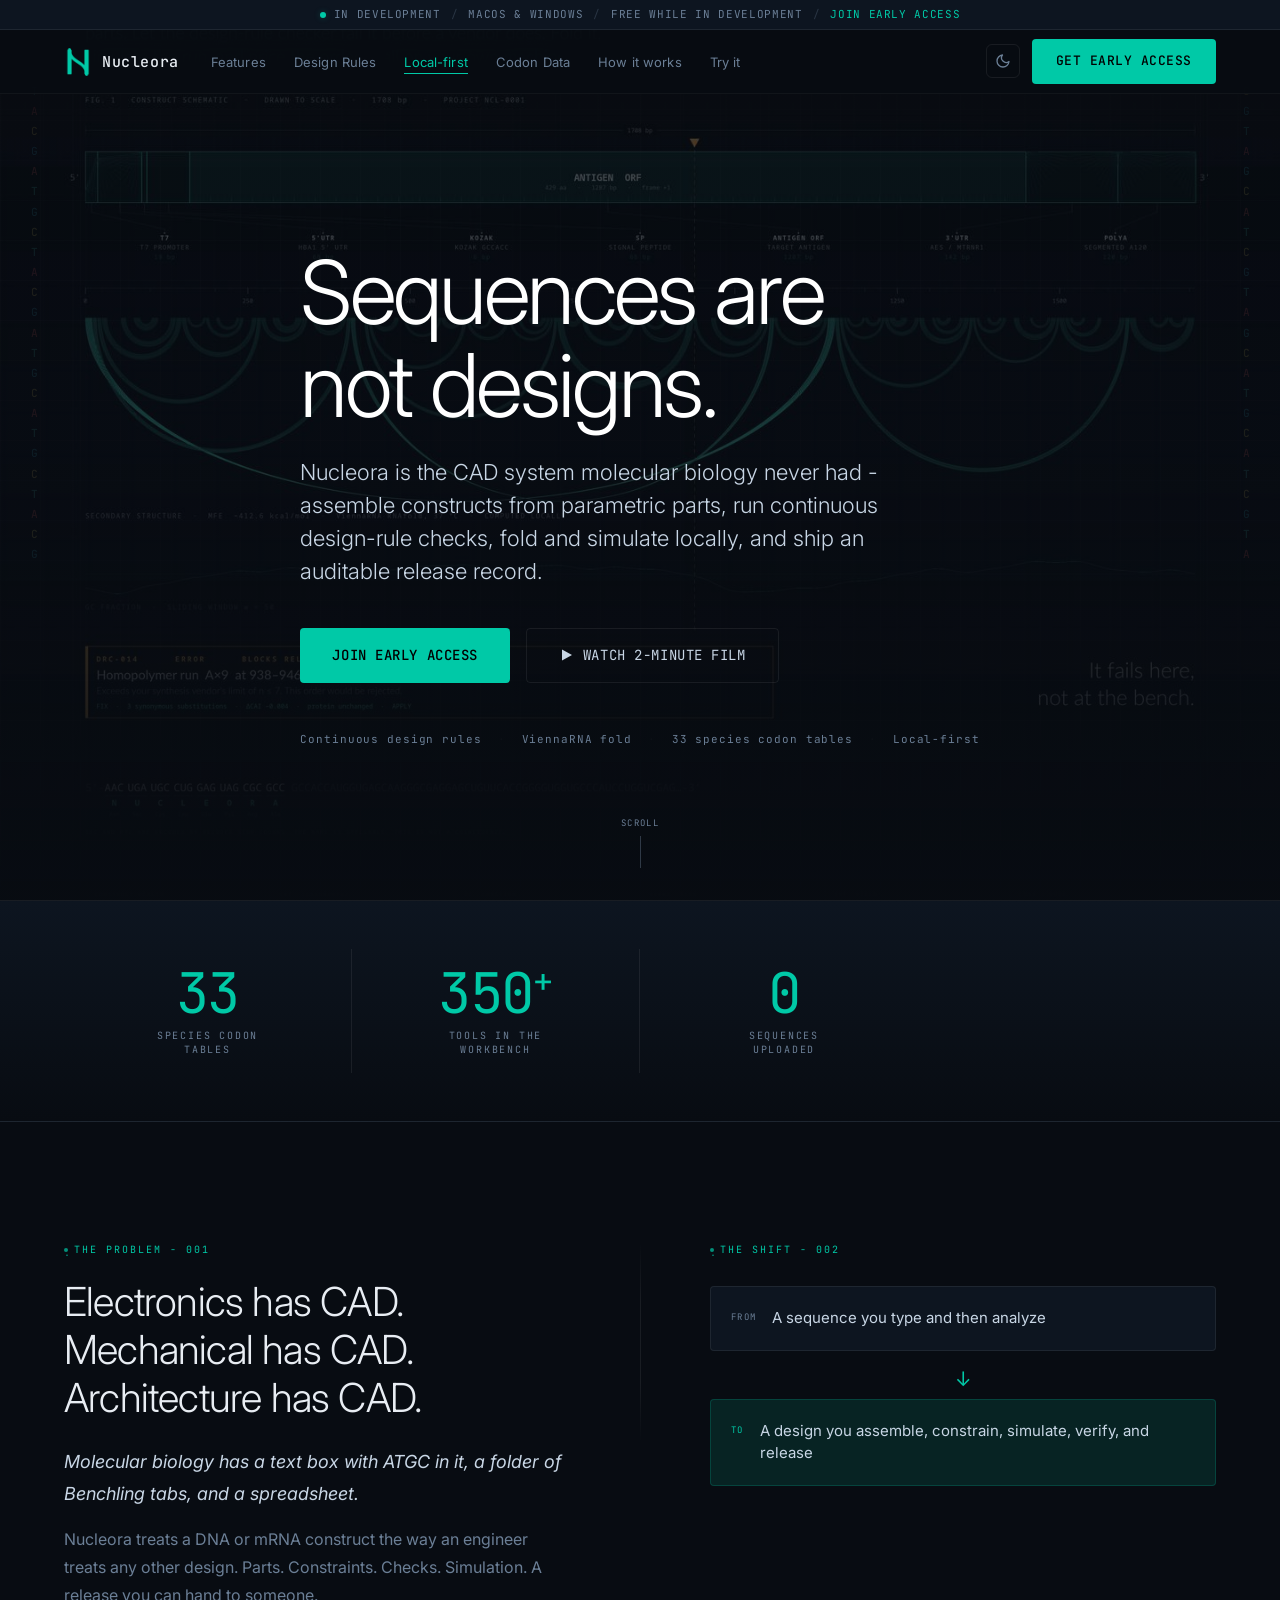
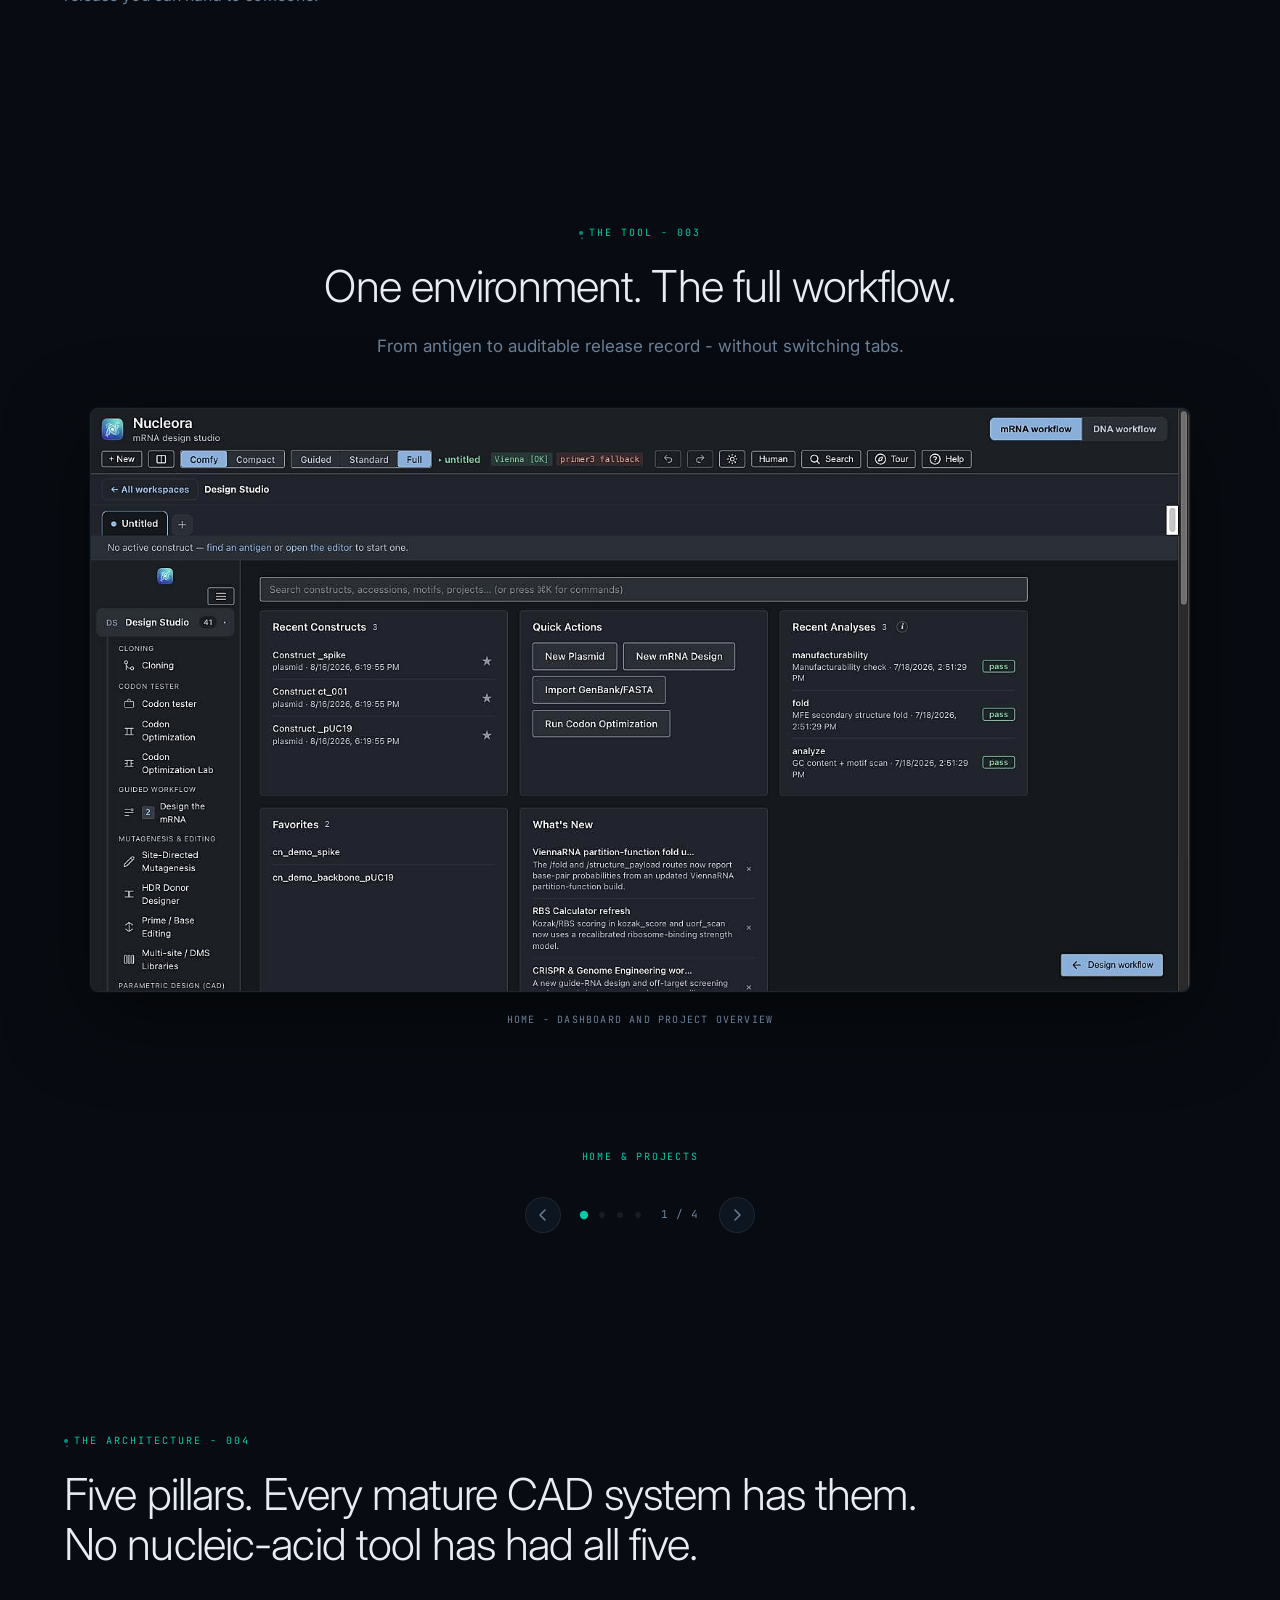
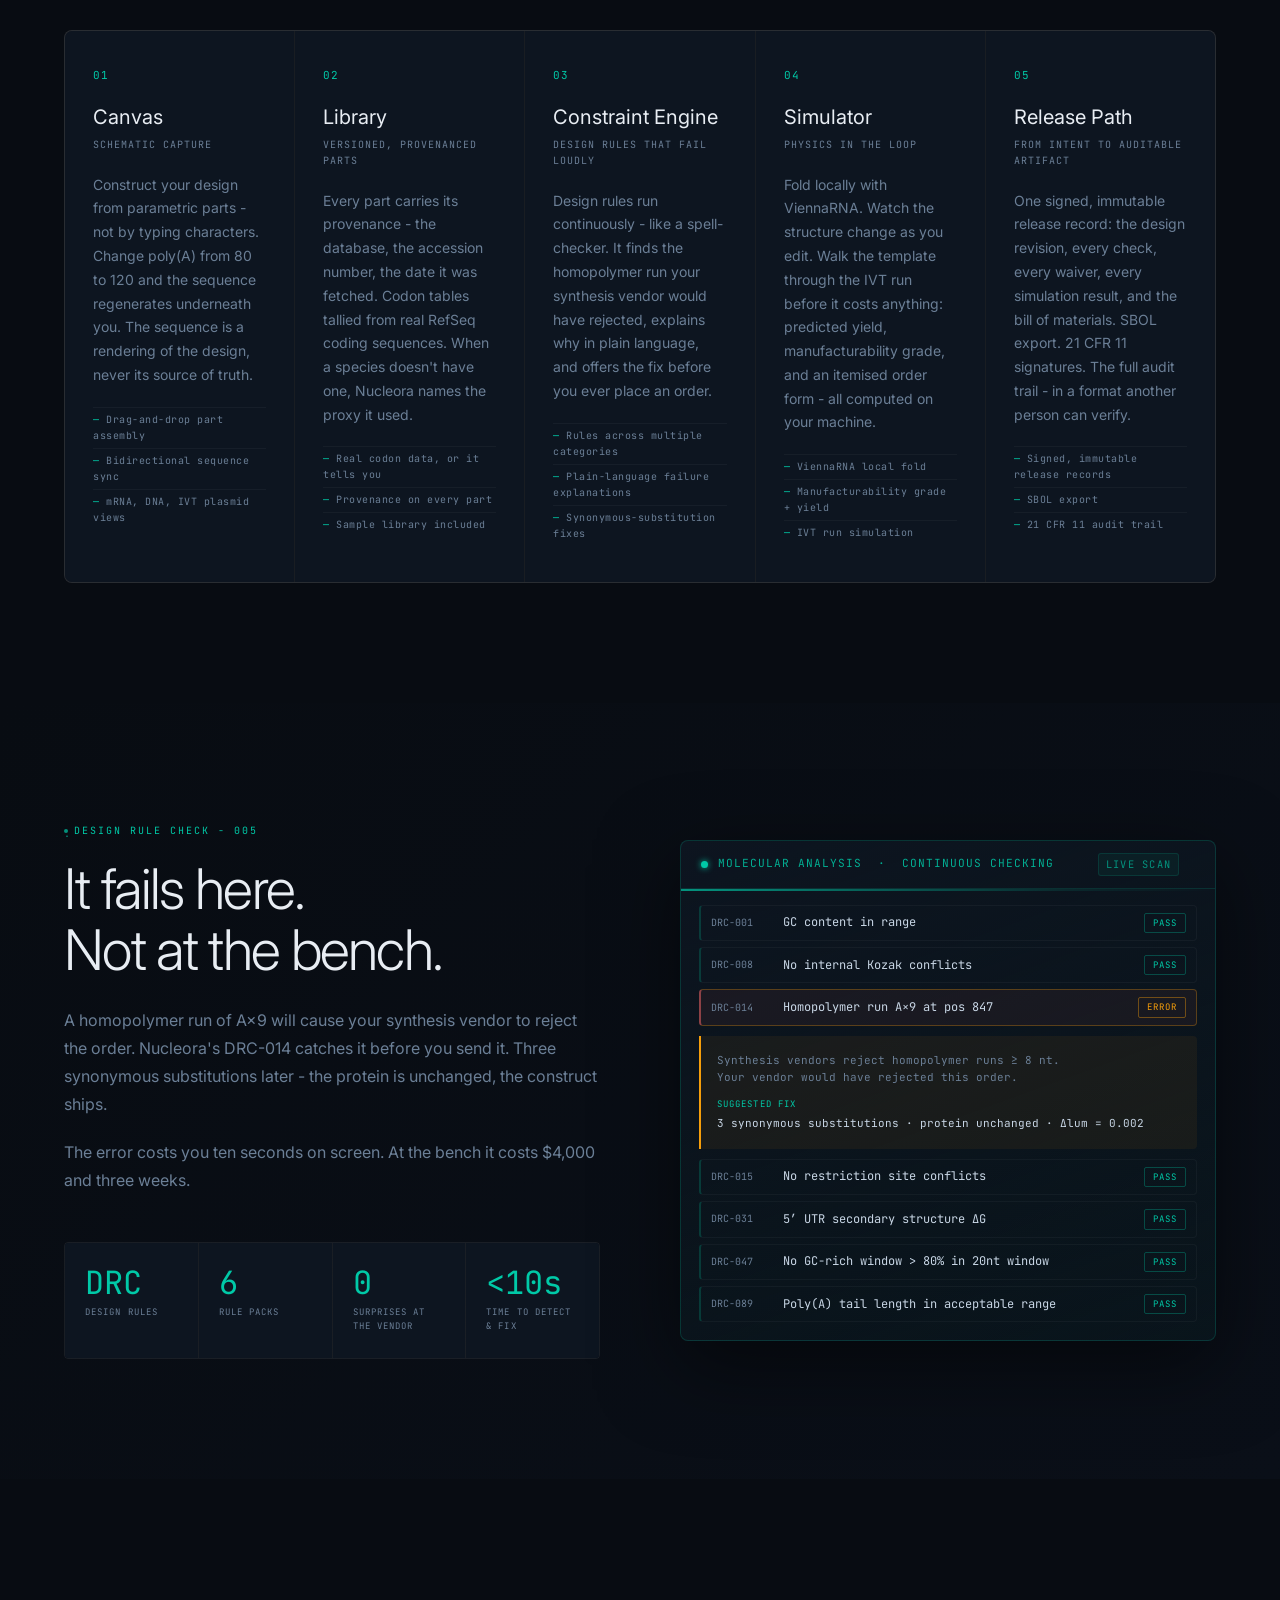
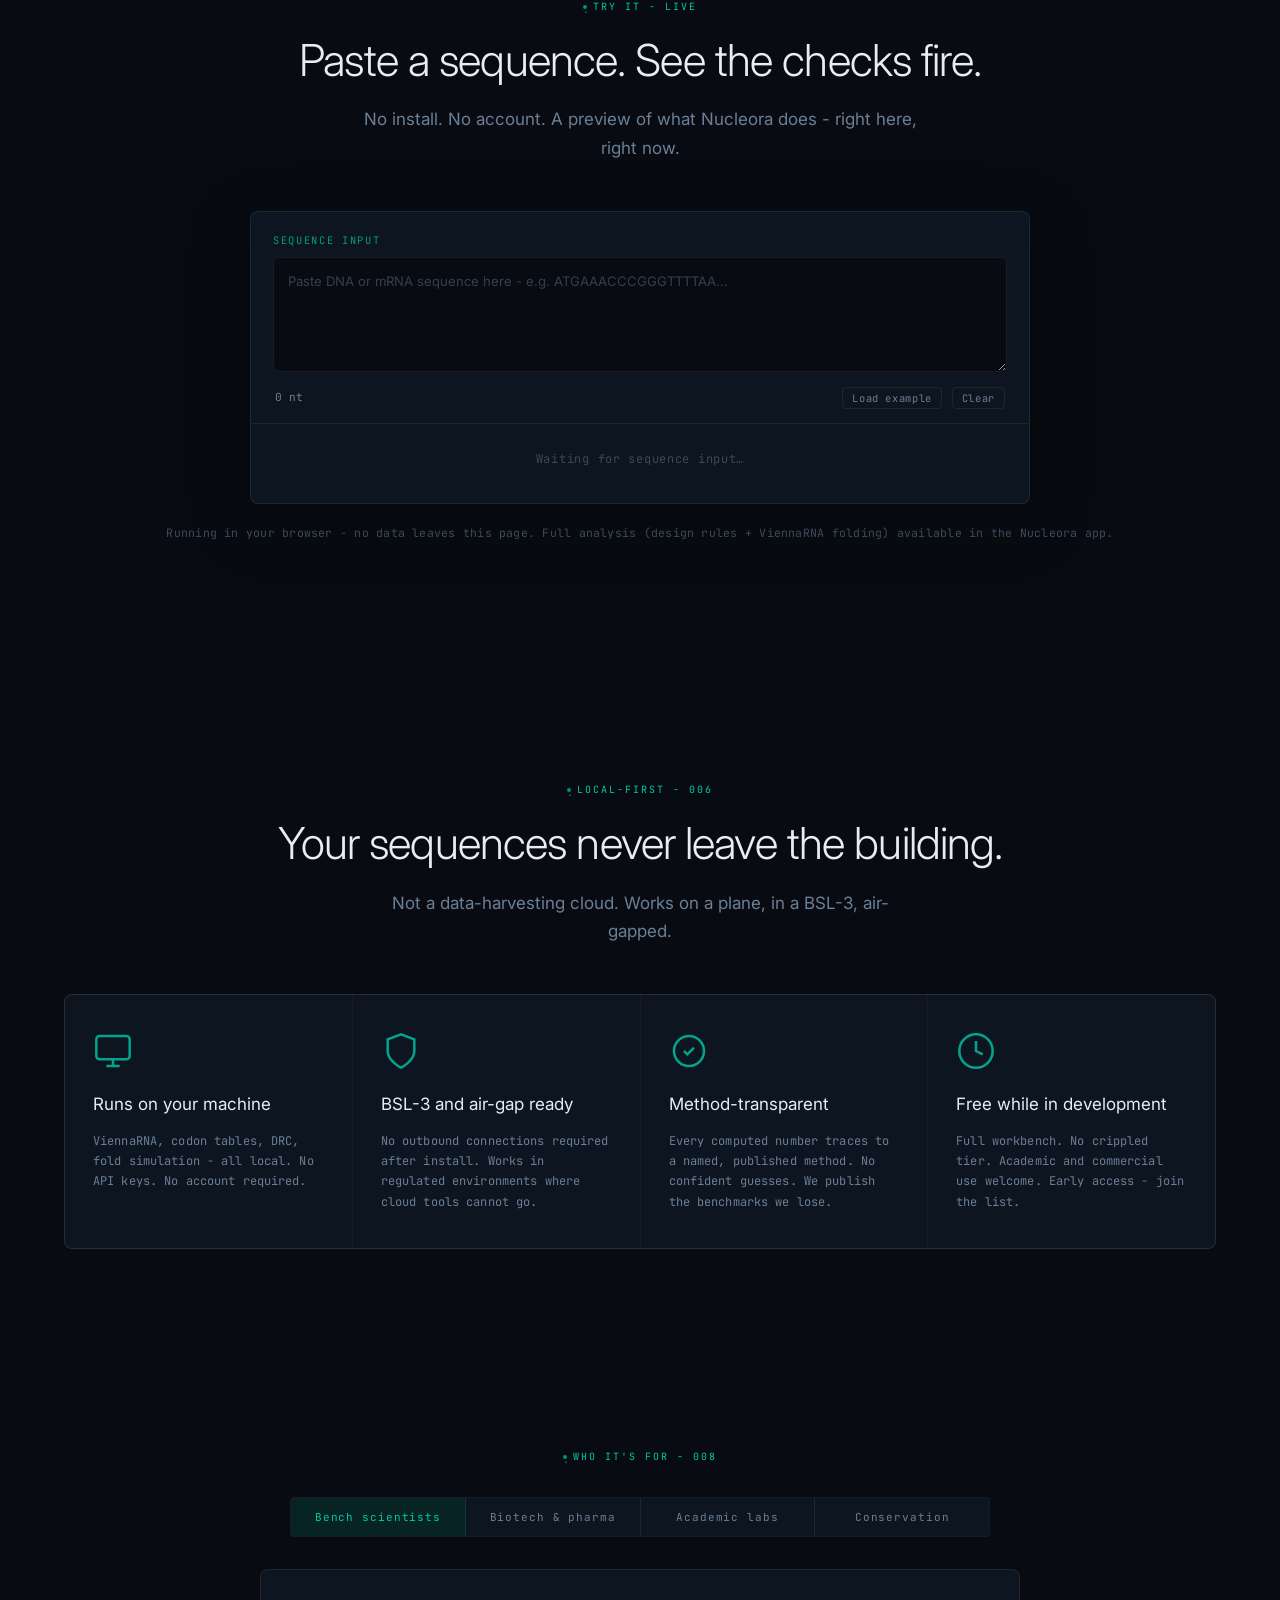
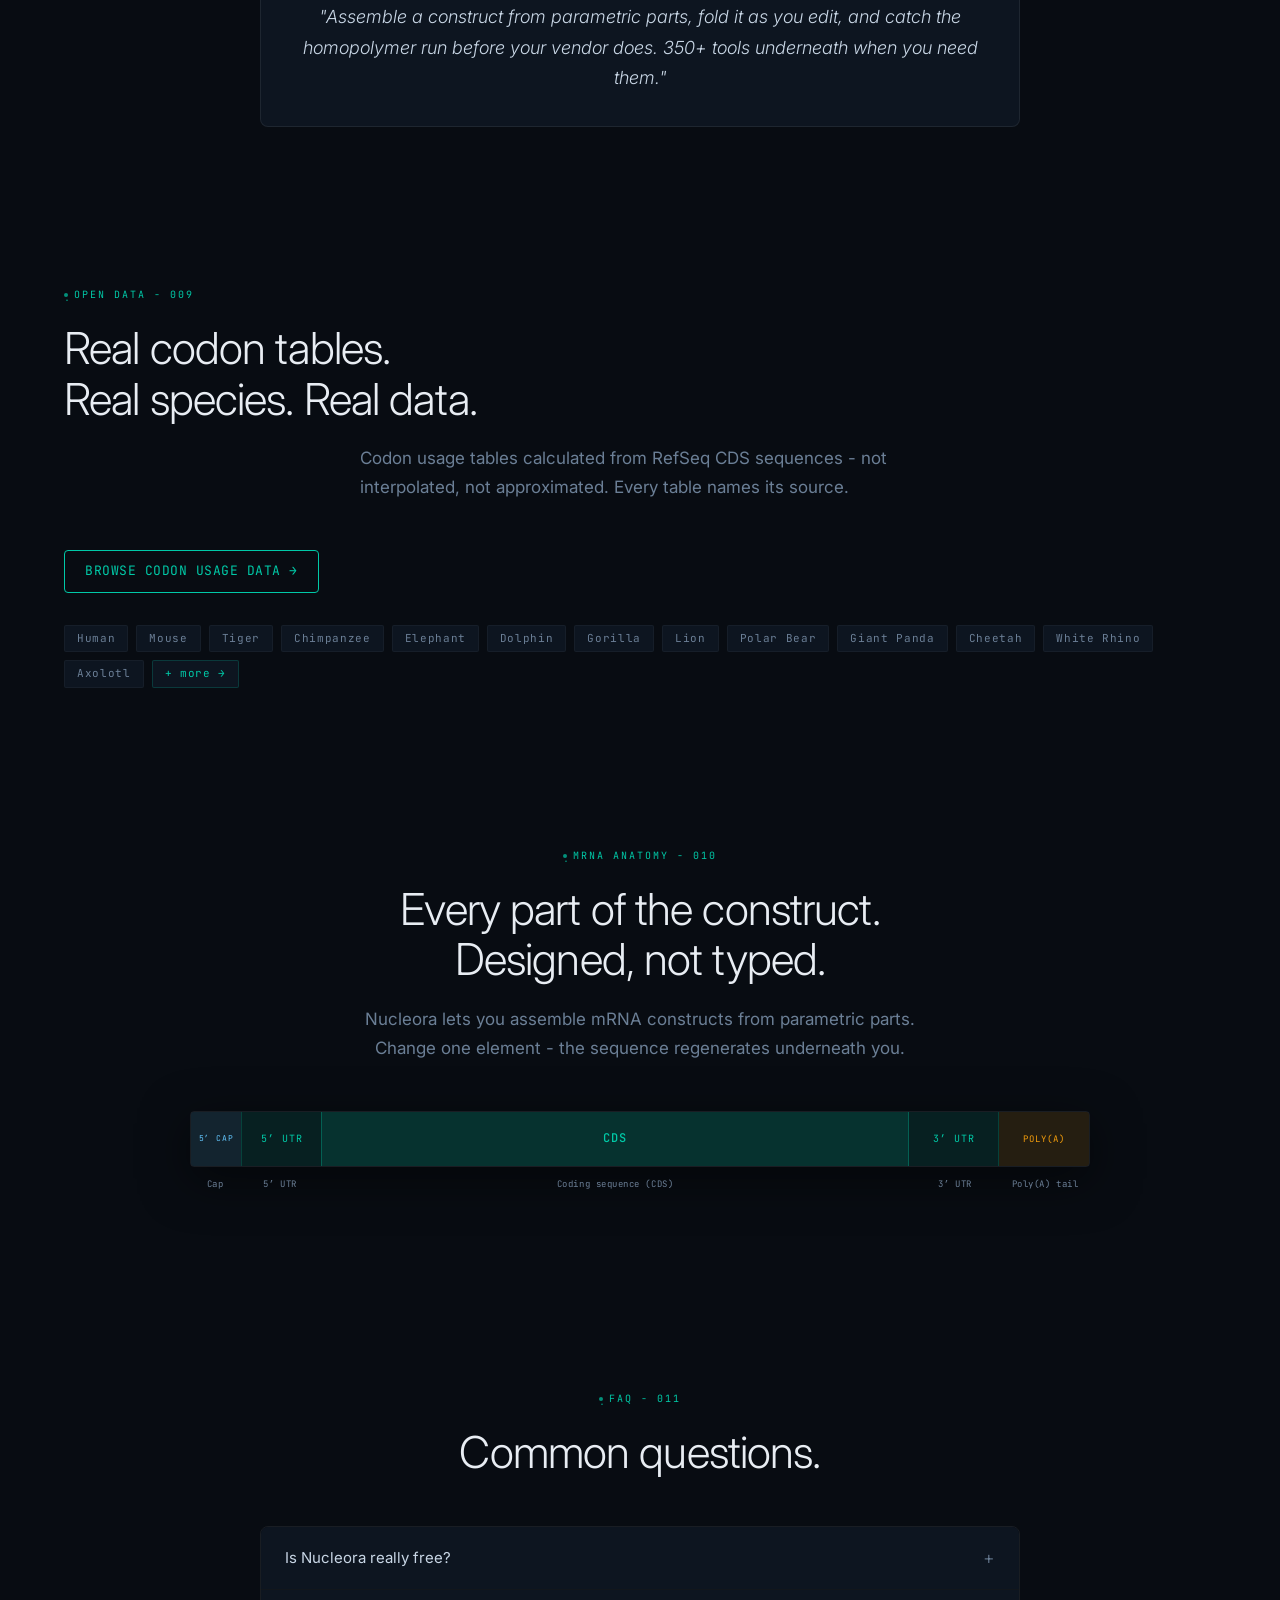
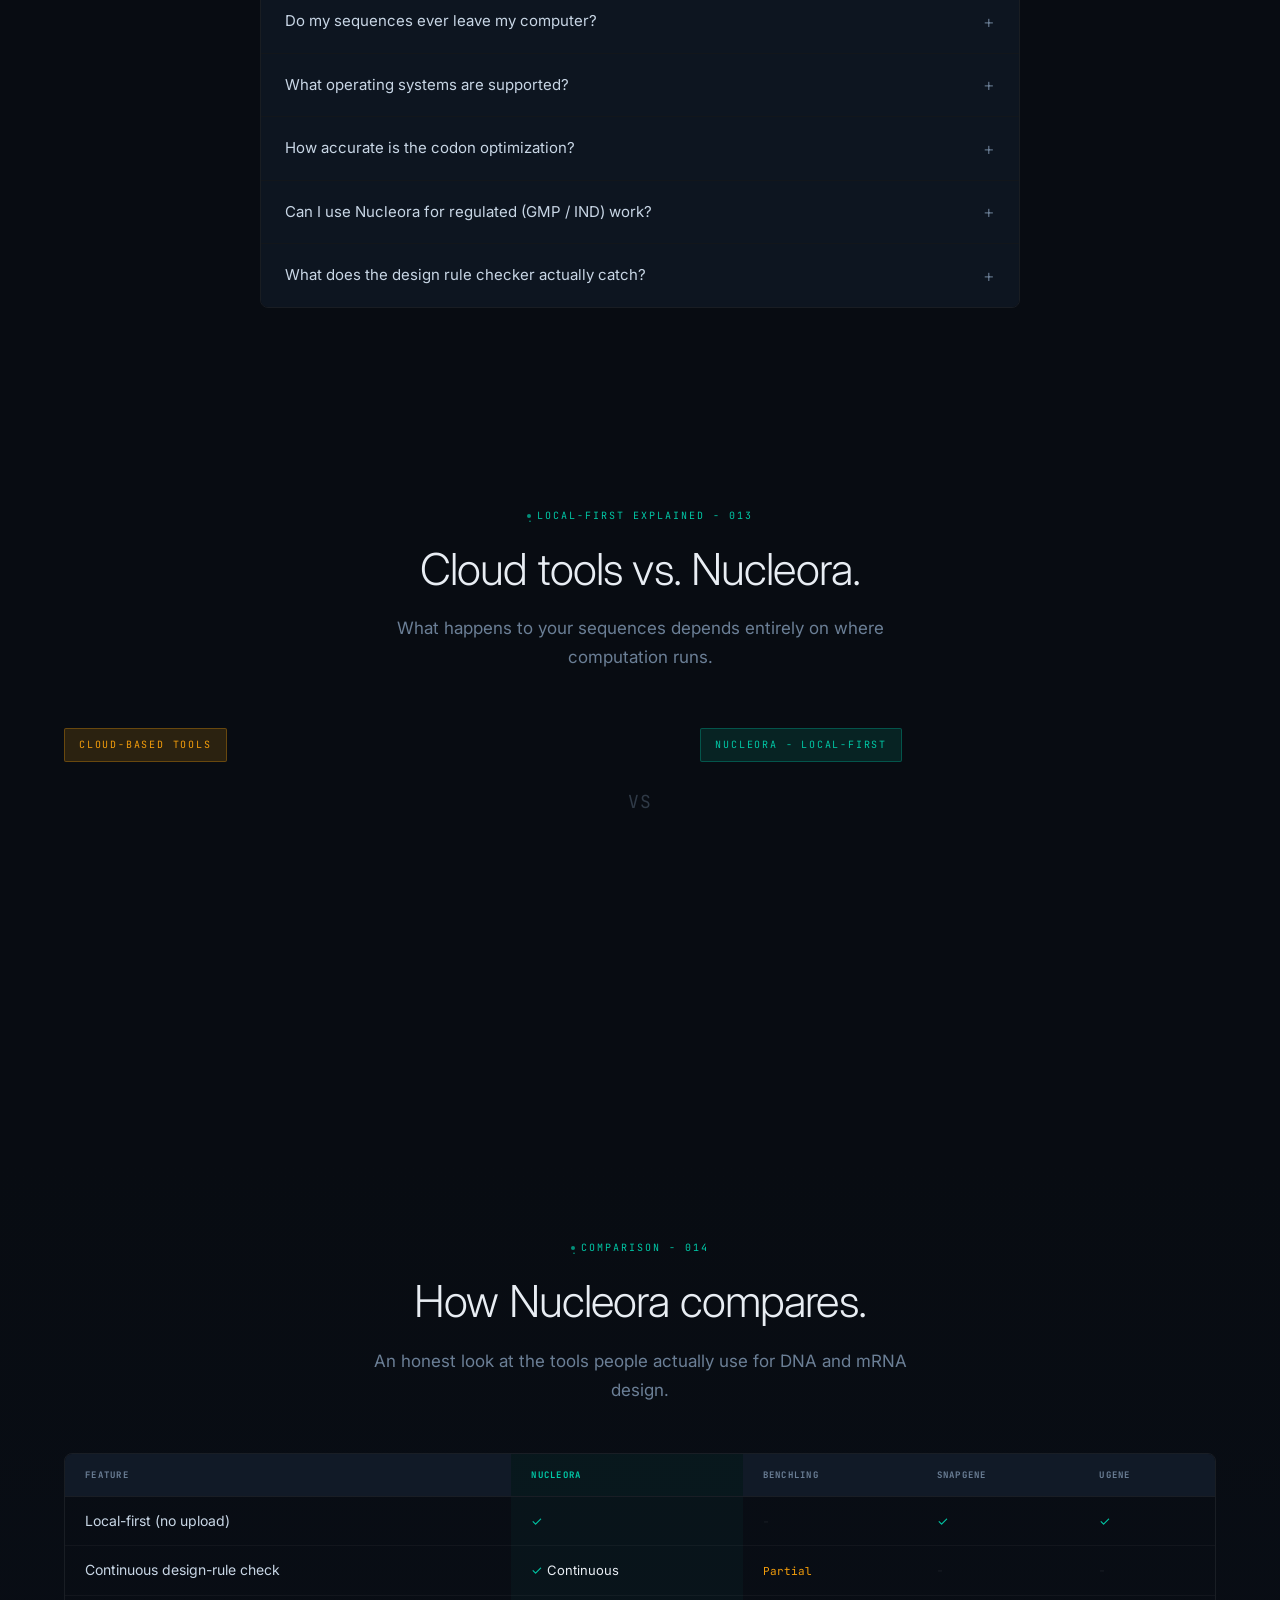
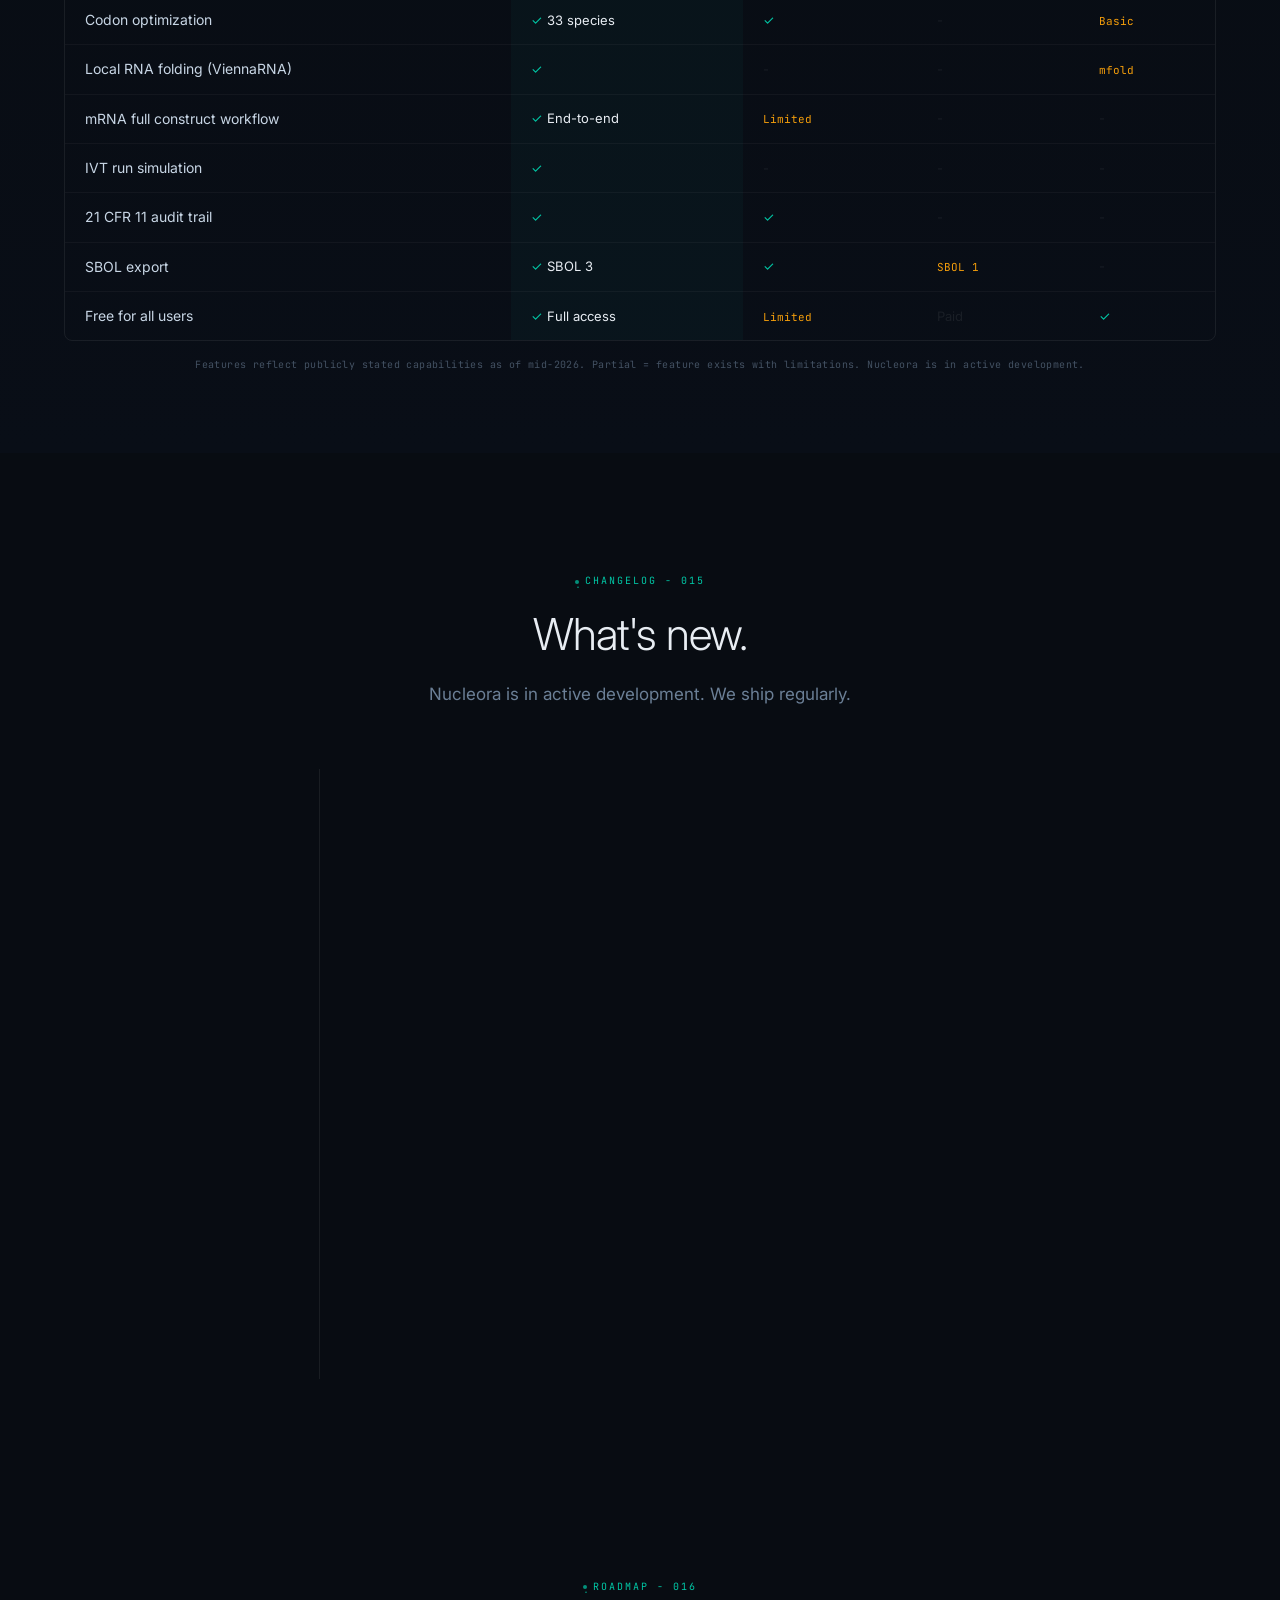
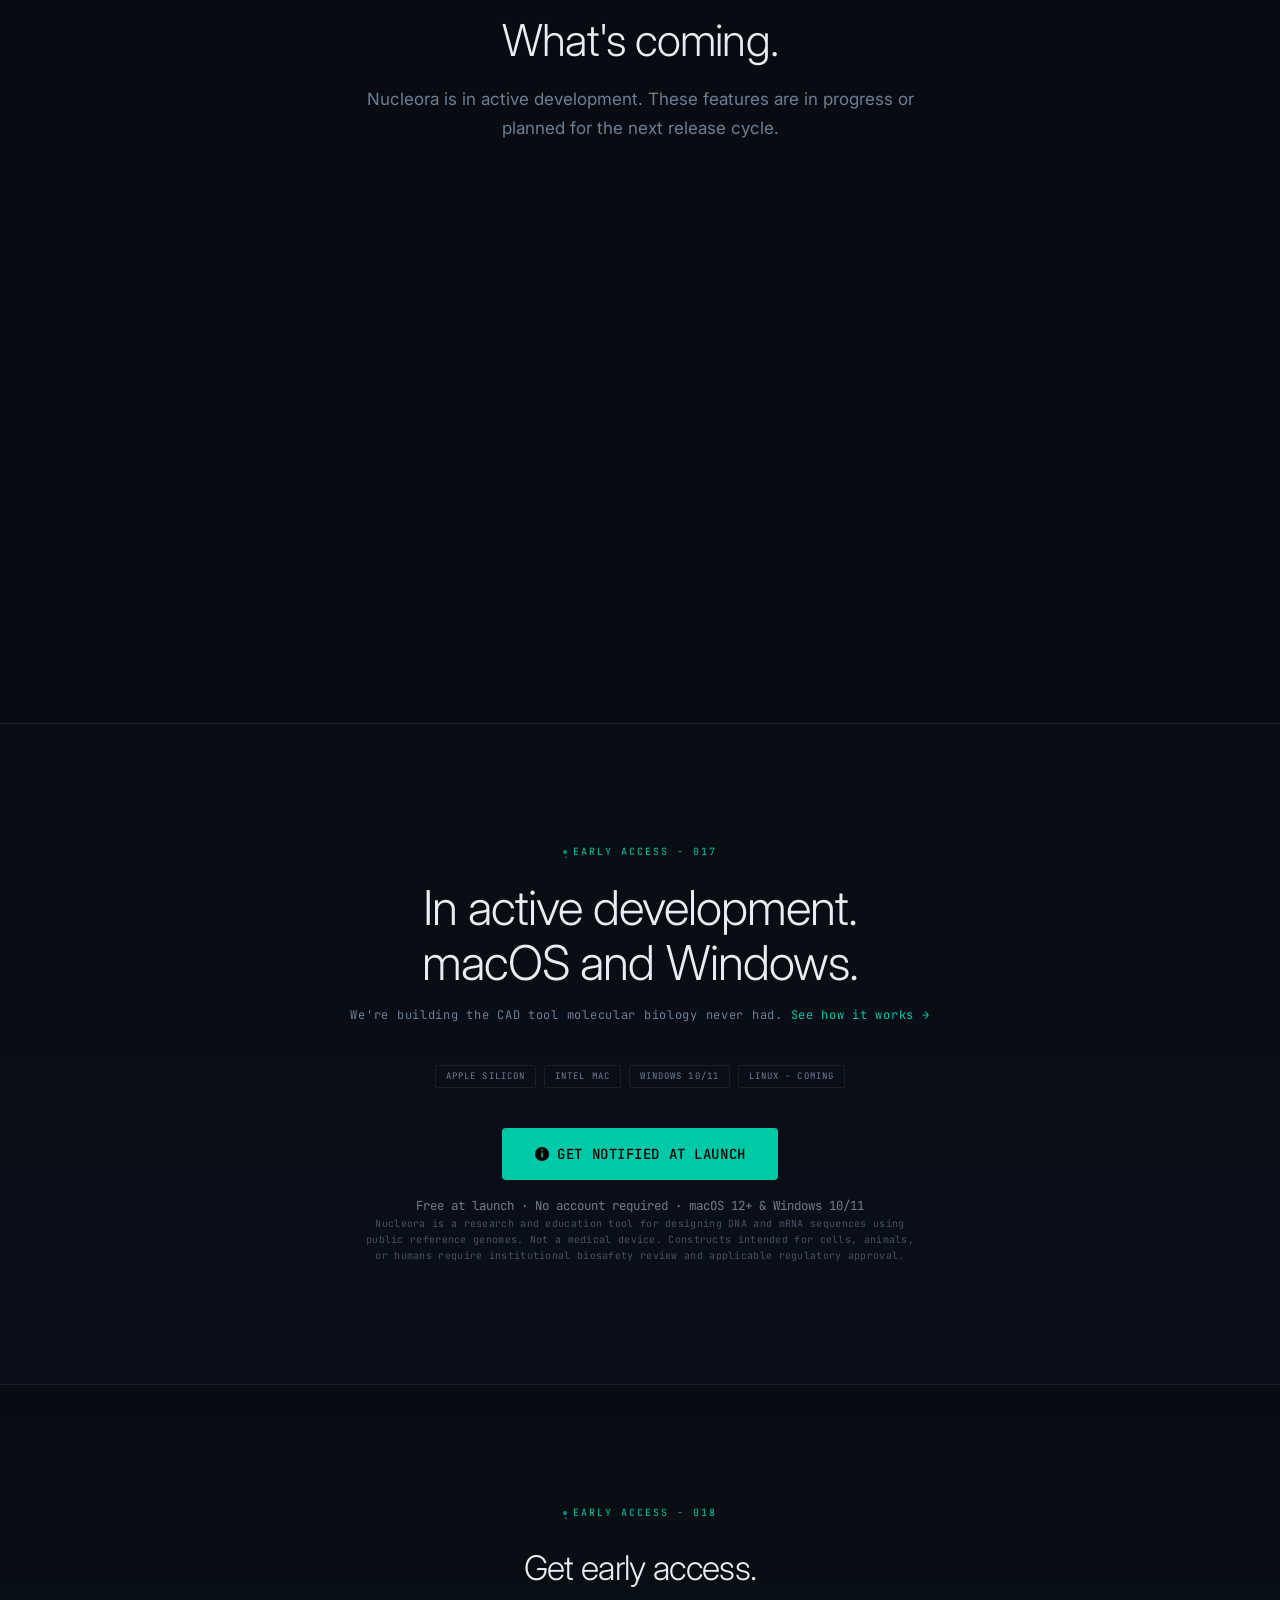
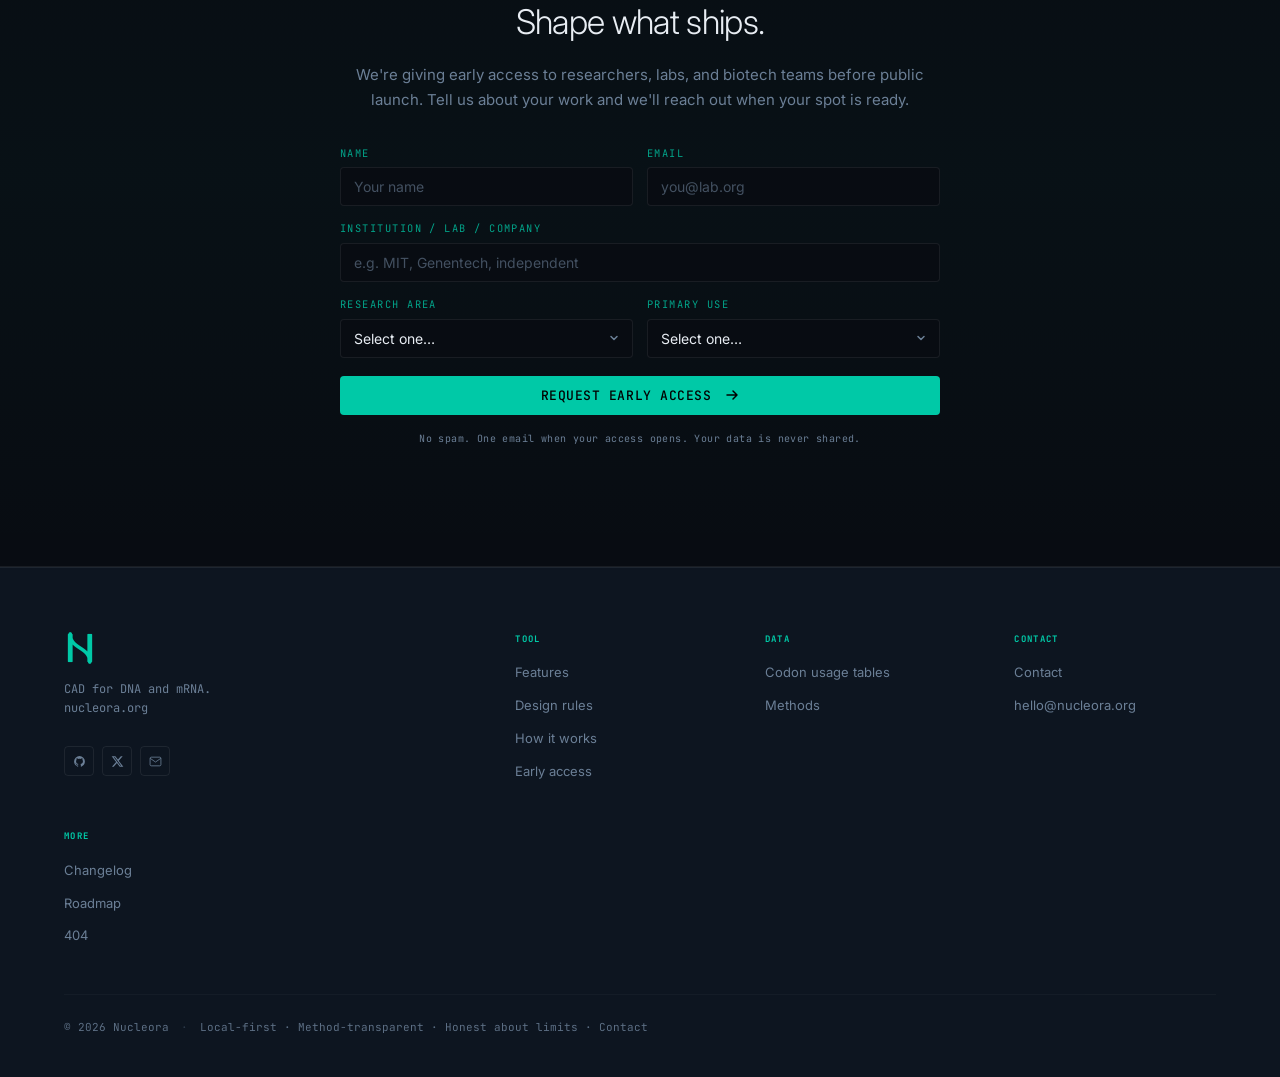
==== index.html @ af227166 "Add status bar and theme toggle to all pages, remove duplicate hero overline" ====
<!DOCTYPE html>
<html lang="en-US">
<head>
  <meta charset="UTF-8">
  <meta name="viewport" content="width=device-width, initial-scale=1.0">
  <title>Nucleora - CAD for DNA and mRNA</title>
  <meta name="description" content="Nucleora is CAD for DNA and mRNA. Assemble constructs from parametric parts, run continuous design-rule checks, fold locally, simulate - all on your own machine.">
  <meta property="og:title" content="Nucleora - CAD for DNA and mRNA">
  <meta property="og:description" content="Sequences are not designs. Nucleora is the CAD system molecular biology never had.">
  <meta property="og:image" content="https://nucleora.org/assets/img/og-social-card.jpg">
  <meta property="og:type" content="website">
  <meta property="og:url" content="https://nucleora.org/">
  <meta name="twitter:card" content="summary_large_image">
  <meta name="twitter:title" content="Nucleora - CAD for DNA and mRNA">
  <meta name="twitter:description" content="Sequences are not designs. Nucleora is the CAD system molecular biology never had.">
  <meta name="twitter:image" content="https://nucleora.org/assets/img/og-social-card.jpg">
  <meta name="theme-color" content="#080c12">
  <link rel="icon" href="assets/img/favicon.ico" sizes="16x16 32x32 48x48">
  <link rel="icon" href="assets/img/favicon.png" type="image/png" sizes="64x64">
  <link rel="apple-touch-icon" href="assets/img/apple-touch-icon.png">
  <link rel="canonical" href="https://nucleora.org/">
  <meta name="robots" content="index, follow">
  <meta name="color-scheme" content="dark">
  <meta name="author" content="Nucleora">
  <meta name="application-name" content="Nucleora">
  <link rel="sitemap" type="application/xml" href="sitemap.xml">
  <link rel="manifest" href="manifest.json">
  <link rel="dns-prefetch" href="//fonts.googleapis.com">
  <link rel="stylesheet" href="assets/css/main.css?v=2">
  <link rel="preconnect" href="https://fonts.googleapis.com" crossorigin>
  <link href="https://fonts.googleapis.com/css2?family=Inter:wght@300;400;500&family=JetBrains+Mono:wght@400;500&display=swap" rel="stylesheet">
  <script type="application/ld+json">
  {
    "@context": "https://schema.org",
    "@type": "SoftwareApplication",
    "name": "Nucleora",
    "description": "CAD for DNA and mRNA - design, constrain, simulate, and release nucleic acid constructs.",
    "applicationCategory": "ScienceApplication",
    "operatingSystem": "macOS, Windows",
    "offers": { "@type": "Offer", "price": "0", "priceCurrency": "USD" },
    "url": "https://nucleora.org",
    "screenshot": "https://nucleora.org/assets/img/screen-dashboard.jpg"
  }
  </script>

  <script type="application/ld+json">
  {
    "@context": "https://schema.org",
    "@type": "FAQPage",
    "mainEntity": [
      {"@type":"Question","name":"Is Nucleora really free?","acceptedAnswer":{"@type":"Answer","text":"Yes - the full workbench is free while Nucleora is in development. Academic and commercial use are both welcome."}},
      {"@type":"Question","name":"Do my sequences ever leave my computer?","acceptedAnswer":{"@type":"Answer","text":"No. Nucleora is local-first: all design, computation, and simulation happens on your machine. No sequences are uploaded. No account is required."}},
      {"@type":"Question","name":"What operating systems are supported?","acceptedAnswer":{"@type":"Answer","text":"Nucleora runs natively on macOS (Apple Silicon and Intel, macOS 12+) and Windows 10/11."}},
      {"@type":"Question","name":"How accurate is the codon optimization?","acceptedAnswer":{"@type":"Answer","text":"Codon tables are tallied directly from RefSeq CDS sequences - not modelled or interpolated. Every table names its source."}},
      {"@type":"Question","name":"Can I use Nucleora for regulated GMP/IND work?","acceptedAnswer":{"@type":"Answer","text":"Nucleora includes 21 CFR 11-compatible audit trails, signed release records, and SBOL export - designed to support regulated workflows."}},
      {"@type":"Question","name":"What does the design rule checker actually catch?","acceptedAnswer":{"@type":"Answer","text":"Design rules run continuously as you edit - covering synthesis vendor limits, mRNA biology, and regulatory sequences."}}
    ]
  }
  </script>
  <script type="application/ld+json">
  {
    "@context": "https://schema.org",
    "@type": "Organization",
    "name": "Nucleora",
    "url": "https://nucleora.org",
    "logo": "https://nucleora.org/assets/img/logo.png",
    "contactPoint": {"@type": "ContactPoint", "email": "hello@nucleora.org", "contactType": "customer support"},
    "sameAs": ["https://github.com/NucleoraGene"]
  }
  </script>
</head>
<body>
<div class="sr-live" id="srLive" aria-live="polite" aria-atomic="true"></div>
<div class="page-loader" id="pageLoader"></div>
<div class="status-bar" role="banner">
  <span class="status-bar-inner"><span class="status-dot"></span>In development<span class="status-sep">/</span>macOS & Windows<span class="status-sep">/</span>Free while in development<span class="status-sep">/</span><a href="#newsletter">Join early access</a></span>
</div>
<div class="scroll-progress" id="scrollProgress" role="progressbar" aria-label="Page scroll progress" aria-valuenow="0" aria-valuemin="0" aria-valuemax="100"></div>
<a class="skip-link" href="#main-content">Skip to content</a>

<!-- NAV -->
<nav class="site-nav" id="site-nav" role="navigation" aria-label="Site navigation">
  <div class="nav-inner">
    <a href="./" class="nav-logo" aria-label="Nucleora home">
      <img src="assets/img/logo.png?v=2" alt="Nucleora" class="nav-logo-img" width="28" height="28">
      <span class="nav-logo-text">Nucleora</span>
    </a>
    <ul class="nav-links" id="navLinks">
      <li><a href="#features">Features</a></li>
      <li><a href="#drc">Design Rules</a></li>
      <li><a href="#local">Local-first</a></li>
      <li><a href="codon-usage/index.html">Codon Data</a></li>
      <li><a href="how-it-works.html">How it works</a></li>
      <li><a href="#try-it">Try it</a></li>
    </ul>
    <div class="nav-right">
      <button class="theme-toggle" id="themeToggle" aria-label="Toggle light/dark mode" type="button" title="Toggle dark/light mode">
        <svg class="theme-icon theme-icon-moon" width="16" height="16" viewBox="0 0 24 24" fill="none" stroke="currentColor" stroke-width="2" stroke-linecap="round" stroke-linejoin="round"><path d="M21 12.79A9 9 0 1111.21 3a7 7 0 009.79 9.79z"/></svg>
        <svg class="theme-icon theme-icon-sun" width="16" height="16" viewBox="0 0 24 24" fill="none" stroke="currentColor" stroke-width="2" stroke-linecap="round" stroke-linejoin="round" style="display:none"><circle cx="12" cy="12" r="5"/><line x1="12" y1="1" x2="12" y2="3"/><line x1="12" y1="21" x2="12" y2="23"/><line x1="4.22" y1="4.22" x2="5.64" y2="5.64"/><line x1="18.36" y1="18.36" x2="19.78" y2="19.78"/><line x1="1" y1="12" x2="3" y2="12"/><line x1="21" y1="12" x2="23" y2="12"/><line x1="4.22" y1="19.78" x2="5.64" y2="18.36"/><line x1="18.36" y1="5.64" x2="19.78" y2="4.22"/></svg>
      </button>
      <a href="#newsletter" class="nav-cta btn-primary">Get early access</a>
    </div>
    <button type="button" class="nav-toggle" id="navToggle" aria-label="Menu" aria-expanded="false">
      <span></span><span></span><span></span>
    </button>
  </div>
</nav>

<!-- HERO -->
<main id="main-content">
<section class="hero" id="hero">
  <!-- DNA base-pair ribbon decorations -->
  <div class="dna-ribbon dna-ribbon-left" aria-hidden="true">
    <div class="dna-ribbon-inner">
      <span class="nt-a">A</span><span class="nt-t">T</span>
      <span class="nt-g">G</span><span class="nt-c">C</span>
      <span class="nt-t">T</span><span class="nt-a">A</span>
      <span class="nt-c">C</span><span class="nt-g">G</span>
      <span class="nt-a">A</span><span class="nt-t">T</span>
      <span class="nt-g">G</span><span class="nt-c">C</span>
      <span class="nt-t">T</span><span class="nt-a">A</span>
      <span class="nt-c">C</span><span class="nt-g">G</span>
      <span class="nt-a">A</span><span class="nt-t">T</span>
      <span class="nt-g">G</span><span class="nt-c">C</span>
      <span class="nt-a">A</span><span class="nt-t">T</span>
      <span class="nt-g">G</span><span class="nt-c">C</span>
      <span class="nt-t">T</span><span class="nt-a">A</span>
      <span class="nt-c">C</span><span class="nt-g">G</span>
    </div>
  </div>
  <div class="dna-ribbon dna-ribbon-right" aria-hidden="true">
    <div class="dna-ribbon-inner">
      <span class="nt-g">G</span><span class="nt-c">C</span>
      <span class="nt-a">A</span><span class="nt-t">T</span>
      <span class="nt-c">C</span><span class="nt-g">G</span>
      <span class="nt-t">T</span><span class="nt-a">A</span>
      <span class="nt-g">G</span><span class="nt-c">C</span>
      <span class="nt-a">A</span><span class="nt-t">T</span>
      <span class="nt-c">C</span><span class="nt-g">G</span>
      <span class="nt-t">T</span><span class="nt-a">A</span>
      <span class="nt-g">G</span><span class="nt-c">C</span>
      <span class="nt-a">A</span><span class="nt-t">T</span>
      <span class="nt-g">G</span><span class="nt-c">C</span>
      <span class="nt-a">A</span><span class="nt-t">T</span>
      <span class="nt-c">C</span><span class="nt-g">G</span>
      <span class="nt-t">T</span><span class="nt-a">A</span>
    </div>
  </div>
  <div class="hero-video-wrap">
    <video class="hero-video" autoplay muted loop playsinline preload="none" poster="assets/img/hero-poster.jpg" fetchpriority="low">
      <source src="assets/video/Nucleora_Film_36s.mp4" type="video/mp4">
    </video>
    <div class="hero-video-fade"></div>
  </div>
  <div class="hero-content">
    <h1 class="hero-headline">Sequences are<br>not&nbsp;designs.</h1>
    <p class="hero-sub">Nucleora is the CAD system molecular biology never had - assemble constructs from parametric parts, run continuous design-rule checks, fold and simulate locally, and ship an auditable release record.</p>
    <div class="hero-actions">
      <a href="#newsletter" class="btn-primary btn-lg" aria-describedby="hero-meta" tabindex="0">Join early access</a>
      <a href="#film" class="btn-ghost btn-lg" id="playFilmBtn" data-open-modal aria-label="Watch 2-minute Nucleora film">
        <svg width="16" height="16" viewBox="0 0 16 16" fill="currentColor" aria-hidden="true"><path d="M3 2.5l10 5.5-10 5.5V2.5z"/></svg>
        Watch 2-minute film
      </a>
    </div>
    <div class="hero-meta mono" id="hero-meta" aria-label="Nucleora highlights">
      <span>Continuous design rules</span>
      <span class="sep">·</span>
      <span>ViennaRNA fold</span>
      <span class="sep">·</span>
      <span>33 species codon tables</span>
      <span class="sep">·</span>
      <span>Local-first</span>
    </div>
  </div>
  <div class="hero-scroll-hint" aria-hidden="true">
    <span class="mono">scroll</span>
    <svg width="1" height="32" viewBox="0 0 1 32"><line x1="0.5" y1="0" x2="0.5" y2="32" stroke="currentColor" stroke-opacity="0.4"/></svg>
  </div>
</section>

<!-- FILM MODAL -->
<div class="modal" id="film-modal" role="dialog" aria-modal="true" aria-label="Nucleora 2-minute film" aria-describedby="modal-desc" hidden>
  <div class="modal-backdrop" id="modalBackdrop"></div>
  <div class="modal-content"><p id="modal-desc" class="sr-live">Press Escape or click outside to close</p>
    <button type="button" class="modal-close" id="modalClose" aria-label="Close">×</button>
    <video class="modal-video" id="modalVideo" controls preload="metadata">
      <source src="assets/video/Nucleora_Film_128s.mp4" type="video/mp4">
    </video>
  </div>
</div>


<!-- STATS STRIP -->
<div class="stats-strip" aria-label="Nucleora by the numbers">
  <div class="stats-strip-inner">
    <div class="stats-strip-item">
      <div class="stats-strip-num" data-count="33" id="statSpecies">33</div>
      <div class="stats-strip-label">Species codon<br>tables</div>
    </div>
    <div class="stats-strip-item">
      <div class="stats-strip-num" data-count="350" id="statTools">350<span class="stats-strip-suffix">+</span></div>
      <div class="stats-strip-label">Tools in the<br>workbench</div>
    </div>
    <div class="stats-strip-item">
      <div class="stats-strip-num" data-count="0" id="statUploads">0</div>
      <div class="stats-strip-label">Sequences<br>uploaded</div>
    </div>
  </div>
</div>

<!-- THESIS -->
<section class="thesis section-pad">
  <div class="container">
    <div class="thesis-grid">
      <div class="thesis-col">
        <p class="section-label mono" aria-hidden="true">THE PROBLEM - 001</p>
        <h2 class="thesis-heading">Electronics has CAD.<br>Mechanical has CAD.<br>Architecture has CAD.</h2>
        <p class="thesis-body large-text">Molecular biology has a text box with ATGC in it, a folder of Benchling tabs, and a spreadsheet.</p>
        <p class="thesis-body">Nucleora treats a DNA or mRNA construct the way an engineer treats any other design. Parts. Constraints. Checks. Simulation. A release you can hand to someone.</p>
      </div>
      <div class="thesis-col thesis-divider-col" aria-hidden="true">
        <div class="thesis-rule"></div>
      </div>
      <div class="thesis-col">
        <p class="section-label mono">THE SHIFT - 002</p>
        <div class="paradigm-shift">
          <div class="paradigm-row from">
            <span class="paradigm-label mono">FROM</span>
            <p>A sequence you type and then analyze</p>
          </div>
          <div class="paradigm-arrow" aria-hidden="true">↓</div>
          <div class="paradigm-row to">
            <span class="paradigm-label mono">TO</span>
            <p>A design you assemble, constrain, simulate, verify, and release</p>
          </div>
        </div>
      </div>
    </div>
  </div>
</section>

<!-- APP SCREENSHOT SHOWCASE -->
<section class="showcase section-pad-sm" id="app">
  <div class="container">
    <p class="section-label mono center">THE TOOL - 003</p>
    <h2 class="section-heading center">One environment. The full workflow.</h2>
    <p class="section-sub center">From antigen to auditable release record - without switching tabs.</p>
  </div>
  <div class="showcase-scroll-wrap">
    <div class="showcase-track" id="showcaseTrack">
      <div class="showcase-slide active" data-label="Home &amp; Projects">
        <div class="showcase-screen" tabindex="-1">
          <img src="assets/img/screen-dashboard.jpg" alt="Nucleora dashboard - Recent Constructs, Quick Actions, and Recent Analyses" loading="eager" width="1512" height="801">
        </div>
        <p class="showcase-caption mono">HOME - Dashboard and project overview</p>
      </div>
      <div class="showcase-slide" data-label="Design Studio">
        <div class="showcase-screen">
          <img src="assets/img/screen-design-studio.jpg" alt="Nucleora Design Studio - cloning, codon optimization, and sequence editing" loading="eager" width="1512" height="801">
        </div>
        <p class="showcase-caption mono">DESIGN STUDIO - 41 tools including cloning, codon optimization, and mutagenesis</p>
      </div>
      <div class="showcase-slide" data-label="Sequence Editor">
        <div class="showcase-screen">
          <img src="assets/img/screen-sequence-editor.jpg" alt="Nucleora sequence editor - mRNA linear view with feature map" loading="eager" width="1512" height="801">
        </div>
        <p class="showcase-caption mono">SEQUENCE EDITOR - mRNA linear, IVT plasmid circular, with auto-annotation</p>
      </div>
      <div class="showcase-slide" data-label="Analysis &amp; QC">
        <div class="showcase-screen">
          <img src="assets/img/screen-qc.jpg" alt="Nucleora sequencing QC - align result to reference" loading="eager" width="1440" height="900">
        </div>
        <p class="showcase-caption mono">ANALYSIS & QC - Align sequencing results to your design, classify every variant</p>
      </div>
    </div>
    <div class="showcase-slide-label" id="showcaseLabel" aria-live="polite">Home &amp; Projects</div>
    <div class="showcase-controls">
      <button class="showcase-arrow prev" id="showcasePrev" aria-label="Previous screen" type="button">
        <svg width="16" height="16" viewBox="0 0 16 16" fill="none" aria-hidden="true"><path d="M10 3L5 8l5 5" stroke="currentColor" stroke-width="1.5" stroke-linecap="round" stroke-linejoin="round"/></svg>
      </button>
      <div class="showcase-nav" role="tablist" aria-label="App screens">
        <button class="showcase-dot active" data-slide="0" role="tab" aria-selected="true" aria-label="Dashboard screen" type="button"></button>
        <button class="showcase-dot" data-slide="1" role="tab" aria-selected="false" aria-label="Design Studio screen" type="button"></button>
        <button class="showcase-dot" data-slide="2" role="tab" aria-selected="false" aria-label="Sequence Editor screen" type="button"></button>
        <button class="showcase-dot" data-slide="3" role="tab" aria-selected="false" aria-label="Analysis QC screen" type="button"></button>
      </div>
      <span class="showcase-counter" id="showcaseCounter" aria-live="polite" aria-atomic="true">1 / 4</span>
      <button class="showcase-arrow next" id="showcaseNext" aria-label="Next screen" type="button">
        <svg width="16" height="16" viewBox="0 0 16 16" fill="none" aria-hidden="true"><path d="M6 3l5 5-5 5" stroke="currentColor" stroke-width="1.5" stroke-linecap="round" stroke-linejoin="round"/></svg>
      </button>
    </div>
  </div>
</section>

<!-- FEATURES - 5 PILLARS -->
<section class="features section-pad" id="features" aria-label="Nucleora feature pillars">
  <div class="container">
    <p class="section-label mono">THE ARCHITECTURE - 004</p>
    <h2 class="section-heading">Five pillars. Every mature CAD system has them.<br>No nucleic-acid tool has had all five.</h2>
    <div class="pillars-grid" role="list" aria-label="Five pillars of Nucleora">
      <div class="pillar" role="listitem" data-reveal data-num="01">
        <div class="pillar-num mono">01</div>
        <h3 class="pillar-title">Canvas</h3>
        <p class="pillar-sub mono">Schematic capture</p>
        <p class="pillar-desc">Construct your design from parametric parts - not by typing characters. Change poly(A) from 80 to 120 and the sequence regenerates underneath you. The sequence is a rendering of the design, never its source of truth.</p>
        <ul class="pillar-bullets mono">
          <li>Drag-and-drop part assembly</li>
          <li>Bidirectional sequence sync</li>
          <li>mRNA, DNA, IVT plasmid views</li>
        </ul>
      </div>
      <div class="pillar" role="listitem" data-reveal data-num="02">
        <div class="pillar-num mono">02</div>
        <h3 class="pillar-title">Library</h3>
        <p class="pillar-sub mono">Versioned, provenanced parts</p>
        <p class="pillar-desc">Every part carries its provenance - the database, the accession number, the date it was fetched. Codon tables tallied from real RefSeq coding sequences. When a species doesn't have one, Nucleora names the proxy it used.</p>
        <ul class="pillar-bullets mono">
          <li>Real codon data, or it tells you</li>
          <li>Provenance on every part</li>
          <li>Sample library included</li>
        </ul>
      </div>
      <div class="pillar" role="listitem" data-reveal data-num="03">
        <div class="pillar-num mono">03</div>
        <h3 class="pillar-title">Constraint Engine</h3>
        <p class="pillar-sub mono">Design rules that fail loudly</p>
        <p class="pillar-desc">Design rules run continuously - like a spell-checker. It finds the homopolymer run your synthesis vendor would have rejected, explains why in plain language, and offers the fix before you ever place an order.</p>
        <ul class="pillar-bullets mono">
          <li>Rules across multiple categories</li>
          <li>Plain-language failure explanations</li>
          <li>Synonymous-substitution fixes</li>
        </ul>
      </div>
      <div class="pillar" role="listitem" data-reveal data-num="04">
        <div class="pillar-num mono">04</div>
        <h3 class="pillar-title">Simulator</h3>
        <p class="pillar-sub mono">Physics in the loop</p>
        <p class="pillar-desc">Fold locally with ViennaRNA. Watch the structure change as you edit. Walk the template through the IVT run before it costs anything: predicted yield, manufacturability grade, and an itemised order form - all computed on your machine.</p>
        <ul class="pillar-bullets mono">
          <li>ViennaRNA local fold</li>
          <li>Manufacturability grade + yield</li>
          <li>IVT run simulation</li>
        </ul>
      </div>
      <div class="pillar" role="listitem" data-reveal data-num="05">
        <div class="pillar-num mono">05</div>
        <h3 class="pillar-title">Release Path</h3>
        <p class="pillar-sub mono">From intent to auditable artifact</p>
        <p class="pillar-desc">One signed, immutable release record: the design revision, every check, every waiver, every simulation result, and the bill of materials. SBOL export. 21 CFR 11 signatures. The full audit trail - in a format another person can verify.</p>
        <ul class="pillar-bullets mono">
          <li>Signed, immutable release records</li>
          <li>SBOL export</li>
          <li>21 CFR 11 audit trail</li>
        </ul>
      </div>
    </div>
  </div>
</section>

<!-- DRC HIGHLIGHT -->
<section class="drc-section section-pad" id="drc" aria-label="Design Rule Check section">
  <div class="container">
    <div class="drc-grid">
      <div class="drc-text">
        <p class="section-label mono">DESIGN RULE CHECK - 005</p>
        <h2 class="drc-heading">It fails here.<br>Not at the bench.</h2>
        <p class="drc-body">A homopolymer run of A×9 will cause your synthesis vendor to reject the order. Nucleora's DRC-014 catches it before you send it. Three synonymous substitutions later - the protein is unchanged, the construct ships.</p>
        <p class="drc-body">The error costs you ten seconds on screen. At the bench it costs $4,000 and three weeks.</p>
        <div class="drc-stats">
          <div class="stat">
            <span class="stat-num mono">DRC</span>
            <span class="stat-label mono">Design rules</span>
          </div>
          <div class="stat-div"></div>
          <div class="stat">
            <span class="stat-num mono">6</span>
            <span class="stat-label mono">Rule packs</span>
          </div>
          <div class="stat-div"></div>
          <div class="stat">
            <span class="stat-num mono">0</span>
            <span class="stat-label mono">Surprises at the vendor</span>
          </div>
          <div class="stat-div"></div>
          <div class="stat">
            <span class="stat-num mono">&lt;10s</span>
            <span class="stat-label mono">Time to detect &amp; fix</span>
          </div>
        </div>
      </div>
      <div class="drc-visual">
        <div class="drc-terminal drc-panel copy-wrap">
          <div class="drc-terminal-bar mono">
            <span class="drc-panel-label">MOLECULAR ANALYSIS &nbsp;·&nbsp; CONTINUOUS CHECKING</span>
            <span class="drc-panel-badge">LIVE SCAN</span>
          </div>
          <div class="drc-scan-bar"></div>
          <div class="drc-terminal-body">
            <div class="drc-rule pass">
              <span class="drc-id mono">DRC-001</span>
              <span class="drc-name">GC content in range</span>
              <span class="drc-badge pass mono">PASS</span>
            </div>
            <div class="drc-rule pass">
              <span class="drc-id mono">DRC-008</span>
              <span class="drc-name">No internal Kozak conflicts</span>
              <span class="drc-badge pass mono">PASS</span>
            </div>
            <div class="drc-rule fail">
              <span class="drc-id mono">DRC-014</span>
              <span class="drc-name">Homopolymer run A×9 at pos 847</span>
              <span class="drc-badge fail mono">ERROR</span>
            </div>
            <div class="drc-rule-detail">
              <p class="mono">Synthesis vendors reject homopolymer runs ≥ 8 nt.<br>Your vendor would have rejected this order.</p>
              <div class="drc-fix">
                <span class="mono fix-label">SUGGESTED FIX</span>
                <span class="mono fix-val">3 synonymous substitutions · protein unchanged · Δlum = 0.002</span>
              </div>
            </div>
            <div class="drc-rule pass">
              <span class="drc-id mono">DRC-015</span>
              <span class="drc-name">No restriction site conflicts</span>
              <span class="drc-badge pass mono">PASS</span>
            </div>
            <div class="drc-rule pass">
              <span class="drc-id mono">DRC-031</span>
              <span class="drc-name">5′ UTR secondary structure ΔG</span>
              <span class="drc-badge pass mono">PASS</span>
            </div>
            <div class="drc-rule pass">
              <span class="drc-id mono">DRC-047</span>
              <span class="drc-name">No GC-rich window &gt; 80% in 20nt window</span>
              <span class="drc-badge pass mono">PASS</span>
            </div>
            <div class="drc-rule pass">
              <span class="drc-id mono">DRC-089</span>
              <span class="drc-name">Poly(A) tail length in acceptable range</span>
              <span class="drc-badge pass mono">PASS</span>
            </div>
          </div>
          <button class="copy-btn" id="drcCopyBtn" type="button" onclick="copyDRC()" aria-label="Copy DRC output">Copy</button>
        </div>
      </div>
    </div>
  </div>
</section>

<!-- LIVE SEQUENCE ANALYZER -->
<section class="seq-analyzer-section section-pad" id="try-it" aria-label="Try the sequence analyzer">
  <div class="container">
    <p class="section-label mono center">TRY IT - LIVE</p>
    <h2 class="section-heading center">Paste a sequence. See the checks fire.</h2>
    <p class="section-sub center">No install. No account. A preview of what Nucleora does - right here, right now.</p>

    <div class="seq-analyzer" role="region" aria-label="Live sequence analyzer">
      <div class="seq-analyzer-input-wrap">
        <label class="seq-analyzer-label mono" for="seqInput">SEQUENCE INPUT</label>
        <div class="seq-input-row">
          <textarea
            id="seqInput"
            class="seq-input"
            placeholder="Paste DNA or mRNA sequence here - e.g. ATGAAACCCGGGTTTTAA…"
            rows="4"
            maxlength="500"
            spellcheck="false"
            autocorrect="off"
            autocapitalize="characters"
            aria-describedby="seq-status"
          ></textarea>
        </div>
        <div class="seq-input-meta mono">
          <span id="seq-len">0 nt</span>
          <span id="seq-type" class="seq-type-badge"></span>
          <button type="button" class="seq-example-btn" id="seqExampleBtn">Load example</button>
          <button type="button" class="seq-clear-btn" id="seqClearBtn">Clear</button>
        </div>
      </div>

      <div class="seq-results" id="seqResults" aria-live="polite">
        <!-- Populated by JS -->
        <div class="seq-results-empty mono" id="seqResultsEmpty">
          <span>Waiting for sequence input…</span>
        </div>
      </div>
    </div>
    <p class="seq-analyzer-disc mono center">Running in your browser - no data leaves this page. Full analysis (design rules + ViennaRNA folding) available in the Nucleora app.</p>
  </div>
</section>

<!-- LOCAL-FIRST -->
<section class="local-section section-pad" id="local" aria-label="Local-first architecture">
  <div class="container">
    <p class="section-label mono center">LOCAL-FIRST - 006</p>
    <h2 class="section-heading center">Your sequences never leave the building.</h2>
    <p class="section-sub center">Not a data-harvesting cloud. Works on a plane, in a BSL-3, air-gapped.</p>
    <div class="local-grid">
      <div class="local-card">
        <div class="local-icon">
          <svg viewBox="0 0 24 24" fill="none" stroke="currentColor" stroke-width="1.5"><rect x="2" y="3" width="20" height="14" rx="2"/><path d="M8 21h8M12 17v4"/></svg>
        </div>
        <h3 id="local-machine">Runs on your machine</h3>
        <p class="mono">ViennaRNA, codon tables, DRC, fold simulation - all local. No API keys. No account required.</p>
      </div>
      <div class="local-card">
        <div class="local-icon">
          <svg viewBox="0 0 24 24" fill="none" stroke="currentColor" stroke-width="1.5"><path d="M12 22s8-4 8-10V5l-8-3-8 3v7c0 6 8 10 8 10z"/></svg>
        </div>
        <h3 id="local-bsl">BSL-3 and air-gap ready</h3>
        <p class="mono">No outbound connections required after install. Works in regulated environments where cloud tools cannot go.</p>
      </div>
      <div class="local-card">
        <div class="local-icon">
          <svg viewBox="0 0 24 24" fill="none" stroke="currentColor" stroke-width="1.5"><path d="M9 12l2 2 4-4m6 2a9 9 0 11-18 0 9 9 0 0118 0z"/></svg>
        </div>
        <h3>Method-transparent</h3>
        <p class="mono">Every computed number traces to a named, published method. No confident guesses. We publish the benchmarks we lose.</p>
      </div>
      <div class="local-card">
        <div class="local-icon">
          <svg viewBox="0 0 24 24" fill="none" stroke="currentColor" stroke-width="1.5"><path d="M12 6v6l4 2"/><circle cx="12" cy="12" r="10"/></svg>
        </div>
        <h3>Free while in development</h3>
        <p class="mono">Full workbench. No crippled tier. Academic and commercial use welcome. Early access - join the list.</p>
      </div>
    </div>
  </div>
</section>



<!-- AUDIENCE CALLOUTS -->
<section class="audience-section section-pad-sm" id="who">
  <div class="container">
    <p class="section-label mono center">WHO IT'S FOR - 008</p>
    <div class="audience-tabs" role="tablist" aria-label="Who Nucleora is for">
      <button type="button" class="audience-tab active" data-tab="bench" role="tab" aria-selected="true" aria-controls="panel-bench" id="tab-bench">Bench scientists</button>
      <button type="button" class="audience-tab" data-tab="pharma" role="tab" aria-selected="false" aria-controls="panel-pharma" id="tab-pharma">Biotech &amp; pharma</button>
      <button type="button" class="audience-tab" data-tab="academic" role="tab" aria-selected="false" aria-controls="panel-academic" id="tab-academic">Academic labs</button>
      <button type="button" class="audience-tab" data-tab="conservation" role="tab" aria-selected="false" aria-controls="panel-conservation" id="tab-conservation">Conservation</button>
    </div>
    <div class="audience-panels">
      <div class="audience-panel active" id="panel-bench" role="tabpanel" aria-labelledby="tab-bench">
        <p class="audience-quote">"Assemble a construct from parametric parts, fold it as you edit, and catch the homopolymer run before your vendor does. 350+ tools underneath when you need them."</p>
      </div>
      <div class="audience-panel" id="panel-pharma" role="tabpanel" aria-labelledby="tab-pharma" hidden>
        <p class="audience-quote">"Local-first design for regulated work: continuous design-rule checking, 21 CFR 11 signatures, an immutable audit trail, and a single signed release record tying the design, checks, waivers, and BOM together. Nothing leaves your infrastructure."</p>
      </div>
      <div class="audience-panel" id="panel-academic" role="tabpanel" aria-labelledby="tab-academic" hidden>
        <p class="audience-quote">"The full workbench, no crippled tier. Version control, reproducible results, and every computed number traced to the paper it came from."</p>
      </div>
      <div class="audience-panel" id="panel-conservation" role="tabpanel" aria-labelledby="tab-conservation" hidden>
        <p class="audience-quote">"Built for the animals that don't have a codon table yet. Where a species doesn't have real data - an okapi, a bongo - Nucleora names the proxy it used. It never approximates silently."</p>
      </div>
    </div>
  </div>
</section>

<!-- CODON DATA TEASER -->
<section class="codon-section section-pad-sm" id="codon">
  <div class="container">
    <p class="section-label mono">OPEN DATA - 009</p>
    <h2 class="section-heading">Real codon tables.<br>Real species. Real data.</h2>
    <p class="section-sub">Codon usage tables calculated from RefSeq CDS sequences - not interpolated, not approximated. Every table names its source.</p>
    <a href="codon-usage/index.html" class="btn-outline">Browse codon usage data →</a>
    <div class="species-strip mono" role="list" aria-label="Species with codon tables">
      <span role="listitem">Human</span><span role="listitem">Mouse</span><span role="listitem">Tiger</span><span role="listitem">Chimpanzee</span>
      <span role="listitem">Elephant</span><span role="listitem">Dolphin</span><span role="listitem">Gorilla</span><span role="listitem">Lion</span>
      <span role="listitem">Polar Bear</span><span role="listitem">Giant Panda</span><span role="listitem">Cheetah</span><span role="listitem">White Rhino</span>
      <span role="listitem">Axolotl</span><span>+ more →</span>
    </div>
  </div>
</section>

<!-- mRNA STRUCTURE DIAGRAM -->
<section class="mrna-section section-pad-sm" id="mrna" aria-label="mRNA construct anatomy">
  <div class="container">
    <p class="section-label mono center">mRNA ANATOMY - 010</p>
    <h2 class="section-heading center">Every part of the construct.<br>Designed, not typed.</h2>
    <p class="section-sub center">Nucleora lets you assemble mRNA constructs from parametric parts. Change one element - the sequence regenerates underneath you.</p>
    <div class="mrna-diagram">
      <div class="mrna-parts" role="img" aria-label="mRNA construct anatomy: 5-prime cap, 5-prime UTR, coding sequence, 3-prime UTR, poly-A tail">
        <div class="mrna-part mrna-cap" title="5′ cap - protects mRNA from degradation">5′ cap</div>
        <div class="mrna-part mrna-utr5" title="5′ UTR - influences translation efficiency">5′ UTR</div>
        <div class="mrna-part mrna-cds" title="CDS - coding sequence, codon-optimized">CDS</div>
        <div class="mrna-part mrna-utr3" title="3′ UTR - stability signals">3′ UTR</div>
        <div class="mrna-part mrna-polya" title="Poly(A) tail - length is parametric">Poly(A)</div>
      </div>
      <div class="mrna-labels" aria-hidden="true">
        <span class="mrna-l-cap">Cap</span>
        <span class="mrna-l-utr5">5′ UTR</span>
        <span class="mrna-l-cds">Coding sequence (CDS)</span>
        <span class="mrna-l-utr3">3′ UTR</span>
        <span class="mrna-l-polya">Poly(A) tail</span>
      </div>
    </div>
  </div>
</section>

<!-- FAQ -->
<section class="faq-section section-pad" id="faq" aria-label="Frequently asked questions">
  <div class="container">
    <p class="section-label mono center">FAQ - 011</p>
    <h2 class="section-heading center">Common questions.</h2>
    <div class="faq-list" id="faqList">

      <div class="faq-item">
        <button class="faq-q" type="button" aria-expanded="false" aria-controls="faq-a1">
          Is Nucleora really free?
          <span class="faq-icon" aria-hidden="true">+</span>
        </button>
        <div class="faq-a" id="faq-a1" hidden>
          <p>Yes - the full workbench is free while Nucleora is in development. Academic and commercial use are both welcome. There is no crippled "free tier" and no expiry date. We'll announce any pricing change with enough notice for you to plan.</p>
        </div>
      </div>

      <div class="faq-item">
        <button class="faq-q" type="button" aria-expanded="false" aria-controls="faq-a2">
          Do my sequences ever leave my computer?
          <span class="faq-icon" aria-hidden="true">+</span>
        </button>
        <div class="faq-a" id="faq-a2" hidden>
          <p>No. Nucleora is local-first: all design, computation, and simulation happens on your machine. No sequences are uploaded. No account is required. You can run Nucleora on an air-gapped machine with no internet connection after the initial install.</p>
        </div>
      </div>

      <div class="faq-item">
        <button class="faq-q" type="button" aria-expanded="false" aria-controls="faq-a3">
          What operating systems are supported?
          <span class="faq-icon" aria-hidden="true">+</span>
        </button>
        <div class="faq-a" id="faq-a3" hidden>
          <p>Nucleora runs natively on macOS (Apple Silicon and Intel, macOS 12+) and Windows 10/11. A Linux build is in progress. The same <code>.ncl</code> project files work across both platforms.</p>
        </div>
      </div>

      <div class="faq-item">
        <button class="faq-q" type="button" aria-expanded="false" aria-controls="faq-a4">
          How accurate is the codon optimization?
          <span class="faq-icon" aria-hidden="true">+</span>
        </button>
        <div class="faq-a" id="faq-a4" hidden>
          <p>Codon tables are tallied directly from RefSeq CDS sequences - not modelled or interpolated. When a species doesn't have enough data, Nucleora uses a documented proxy and names it explicitly. The benchmarks we run are published on the <a href="codon-usage/methods.html">Methods page</a>, including the ones where we lose.</p>
        </div>
      </div>

      <div class="faq-item">
        <button class="faq-q" type="button" aria-expanded="false" aria-controls="faq-a5">
          Can I use Nucleora for regulated (GMP / IND) work?
          <span class="faq-icon" aria-hidden="true">+</span>
        </button>
        <div class="faq-a" id="faq-a5" hidden>
          <p>Nucleora includes 21 CFR 11-compatible audit trails, signed release records, and SBOL export - designed to support regulated workflows. It is a design tool, not a medical device. Constructs intended for human use still require institutional biosafety review and applicable regulatory submission.</p>
        </div>
      </div>

      <div class="faq-item">
        <button class="faq-q" type="button" aria-expanded="false" aria-controls="faq-a6">
          What does the design rule checker actually catch?
          <span class="faq-icon" aria-hidden="true">+</span>
        </button>
        <div class="faq-a" id="faq-a6" hidden>
          <p>Design rules run continuously as you edit. They cover synthesis vendor limits (homopolymer runs ≥8 nt, problematic GC windows, repeat elements), mRNA biology (UTR secondary structure ΔG, Kozak conflicts, internal ribosome entry), and regulatory sequences. Every failure includes a plain-language explanation and, where possible, a synonymous-substitution fix that leaves the protein unchanged.</p>
        </div>
      </div>

    </div>
  </div>
</section>


<!-- WHY LOCAL-FIRST DIAGRAM -->
<section class="why-local-section section-pad-sm" id="why-local" aria-label="Cloud vs local-first comparison">
  <div class="container">
    <p class="section-label mono center">LOCAL-FIRST EXPLAINED - 013</p>
    <h2 class="section-heading center">Cloud tools vs. Nucleora.</h2>
    <p class="section-sub center">What happens to your sequences depends entirely on where computation runs.</p>
    <div class="why-local-grid">
      <div class="why-local-col">
        <span class="why-col-label cloud">Cloud-based tools</span>
        <div class="why-local-item">
          <span class="why-item-icon">☁️</span>
          <div class="why-item-text"><b>Sequences uploaded to vendor servers</b>Every FASTA, every construct, every edit is transmitted over the internet.</div>
        </div>
        <div class="why-local-item">
          <span class="why-item-icon">🔑</span>
          <div class="why-item-text"><b>Account required</b>Tied to a vendor login, a credit card, a subscription - and their terms of service.</div>
        </div>
        <div class="why-local-item">
          <span class="why-item-icon">📶</span>
          <div class="why-item-text"><b>Requires internet</b>Cannot be used in BSL-3, on a plane, or on an air-gapped network.</div>
        </div>
        <div class="why-local-item">
          <span class="why-item-icon">🔒</span>
          <div class="why-item-text"><b>Sequences stored on third-party infrastructure</b>Subject to vendor data policies, breaches, and government disclosure requests.</div>
        </div>
      </div>
      <div class="why-vs-divider"><span class="why-vs-text">VS</span></div>
      <div class="why-local-col">
        <span class="why-col-label local">Nucleora - local-first</span>
        <div class="why-local-item">
          <span class="why-item-icon">💻</span>
          <div class="why-item-text"><b>All computation runs on your machine</b>ViennaRNA, DRC, codon optimization - no data leaves your machine.</div>
        </div>
        <div class="why-local-item">
          <span class="why-item-icon">🚫</span>
          <div class="why-item-text"><b>No account required</b>Join the waitlist, get access, design. No sign-up, no credit card, no vendor lock-in.</div>
        </div>
        <div class="why-local-item">
          <span class="why-item-icon">✈️</span>
          <div class="why-item-text"><b>Works offline, on planes, in BSL-3</b>After initial install, no network connection is ever required.</div>
        </div>
        <div class="why-local-item">
          <span class="why-item-icon">🛡️</span>
          <div class="why-item-text"><b>Your sequences stay yours</b>No vendor terms govern what they can do with your IP, because they never have it.</div>
        </div>
      </div>
    </div>
  </div>
</section>

<!-- COMPARISON TABLE -->
<section class="comparison-section section-pad-sm" id="compare" aria-label="Tool comparison">
  <div class="container">
    <p class="section-label mono center">COMPARISON - 014</p>
    <h2 class="section-heading center">How Nucleora compares.</h2>
    <p class="section-sub center">An honest look at the tools people actually use for DNA and mRNA design.</p>
    <div class="comparison-table-wrap">
      <table class="comparison-table">
        <caption class="sr-live">Nucleora feature comparison versus Benchling, SnapGene, and UGENE</caption>
        <thead>
          <tr>
            <th scope="col">Feature</th>
            <th scope="col" class="col-ours">Nucleora</th>
            <th scope="col">Benchling</th>
            <th scope="col">SnapGene</th>
            <th scope="col">UGENE</th>
          </tr>
        </thead>
        <tbody>
          <tr>
            <td>Local-first (no upload)</td>
            <td class="col-ours"><span class="chk-yes">✓</span></td>
            <td><span class="chk-no">-</span></td>
            <td><span class="chk-yes">✓</span></td>
            <td><span class="chk-yes">✓</span></td>
          </tr>
          <tr>
            <td>Continuous design-rule check</td>
            <td class="col-ours"><span class="chk-yes">✓</span> Continuous</td>
            <td><span class="chk-partial">Partial</span></td>
            <td><span class="chk-no">-</span></td>
            <td><span class="chk-no">-</span></td>
          </tr>
          <tr>
            <td>Codon optimization</td>
            <td class="col-ours"><span class="chk-yes">✓</span> 33 species</td>
            <td><span class="chk-yes">✓</span></td>
            <td><span class="chk-no">-</span></td>
            <td><span class="chk-partial">Basic</span></td>
          </tr>
          <tr>
            <td>Local RNA folding (ViennaRNA)</td>
            <td class="col-ours"><span class="chk-yes">✓</span></td>
            <td><span class="chk-no">-</span></td>
            <td><span class="chk-no">-</span></td>
            <td><span class="chk-partial">mfold</span></td>
          </tr>
          <tr>
            <td>mRNA full construct workflow</td>
            <td class="col-ours"><span class="chk-yes">✓</span> End-to-end</td>
            <td><span class="chk-partial">Limited</span></td>
            <td><span class="chk-no">-</span></td>
            <td><span class="chk-no">-</span></td>
          </tr>
          <tr>
            <td>IVT run simulation</td>
            <td class="col-ours"><span class="chk-yes">✓</span></td>
            <td><span class="chk-no">-</span></td>
            <td><span class="chk-no">-</span></td>
            <td><span class="chk-no">-</span></td>
          </tr>
          <tr>
            <td>21 CFR 11 audit trail</td>
            <td class="col-ours"><span class="chk-yes">✓</span></td>
            <td><span class="chk-yes">✓</span></td>
            <td><span class="chk-no">-</span></td>
            <td><span class="chk-no">-</span></td>
          </tr>
          <tr>
            <td>SBOL export</td>
            <td class="col-ours"><span class="chk-yes">✓</span> SBOL 3</td>
            <td><span class="chk-yes">✓</span></td>
            <td><span class="chk-partial">SBOL 1</span></td>
            <td><span class="chk-no">-</span></td>
          </tr>
          <tr>
            <td>Free for all users</td>
            <td class="col-ours"><span class="chk-yes">✓</span> Full access</td>
            <td><span class="chk-partial">Limited</span></td>
            <td><span class="chk-no">Paid</span></td>
            <td><span class="chk-yes">✓</span></td>
          </tr>
        </tbody>
      </table>
    </div>
    <p class="mono center" style="font-size:10px;color:var(--text-dim);margin-top:16px;letter-spacing:0.04em;opacity:0.6;">Features reflect publicly stated capabilities as of mid-2026. Partial = feature exists with limitations. Nucleora is in active development.</p>
  </div>
</section>


<!-- CHANGELOG -->
<section class="changelog-section section-pad" id="changelog" aria-label="Version changelog">
  <div class="container">
    <p class="section-label mono center">CHANGELOG - 015</p>
    <h2 class="section-heading center">What's new.</h2>
    <p class="section-sub center">Nucleora is in active development. We ship regularly.</p>
    <div class="changelog-items">

      <div class="changelog-item">
        <div class="changelog-dot-wrap"><div class="changelog-dot"></div></div>
        <div>
          <div class="changelog-meta">
            <span class="changelog-version">v1.0.0</span>
            <span class="changelog-date">August 2026</span>
            <span class="changelog-badge cbadge-new">New</span>
          </div>
          <div class="changelog-title">Public release - full workbench available</div>
          <div class="changelog-desc">Canvas, Library, Constraint Engine, Simulator, and Release Path - all five pillars available in the first public release. macOS (Apple Silicon + Intel) and Windows 10/11.</div>
        </div>
      </div>

      <div class="changelog-item">
        <div class="changelog-dot-wrap"><div class="changelog-dot"></div></div>
        <div>
          <div class="changelog-meta">
            <span class="changelog-version">v1.0.0</span>
            <span class="changelog-badge cbadge-new">New</span>
          </div>
          <div class="changelog-title">Continuous design rules across multiple categories</div>
          <div class="changelog-desc">Continuous DRC runs on every edit - homopolymer detection, GC content windows, Kozak conflicts, restriction site screening, mRNA 5′ UTR structure, and IVT manufacturability rules.</div>
        </div>
      </div>

      <div class="changelog-item">
        <div class="changelog-dot-wrap"><div class="changelog-dot"></div></div>
        <div>
          <div class="changelog-meta">
            <span class="changelog-version">v1.0.0</span>
            <span class="changelog-badge cbadge-new">New</span>
          </div>
          <div class="changelog-title">33-species codon optimization with RefSeq data</div>
          <div class="changelog-desc">Codon tables tallied directly from RefSeq CDS sequences. Every table names its source database, accession count, and proxy species if applicable.</div>
        </div>
      </div>

      <div class="changelog-item">
        <div class="changelog-dot-wrap"><div class="changelog-dot old"></div></div>
        <div>
          <div class="changelog-meta">
            <span class="changelog-version">v0.9 beta</span>
            <span class="changelog-date">June 2026</span>
            <span class="changelog-badge cbadge-fix">Fix</span>
          </div>
          <div class="changelog-title">ViennaRNA local fold: performance improvements</div>
          <div class="changelog-desc">Reduced fold latency by 40% on Apple Silicon. Structures now update in real-time as you edit the sequence canvas.</div>
        </div>
      </div>

      <div class="changelog-item">
        <div class="changelog-dot-wrap"><div class="changelog-dot old"></div></div>
        <div>
          <div class="changelog-meta">
            <span class="changelog-version">v0.8 beta</span>
            <span class="changelog-date">April 2026</span>
            <span class="changelog-badge cbadge-improvement">Improvement</span>
          </div>
          <div class="changelog-title">Signed release records with 21 CFR 11 audit trail</div>
          <div class="changelog-desc">Every release record now includes cryptographic signatures, a full audit trail of checks and waivers, and a verifiable bill of materials in SBOL 3 format.</div>
        </div>
      </div>

    </div>
  </div>
</section>

<!-- ROADMAP -->
<section class="roadmap-section section-pad-sm" id="roadmap" aria-label="Upcoming features">
  <div class="container">
    <p class="section-label mono center">ROADMAP - 016</p>
    <h2 class="section-heading center">What's coming.</h2>
    <p class="section-sub center">Nucleora is in active development. These features are in progress or planned for the next release cycle.</p>
    <div class="roadmap-grid">
      <div class="roadmap-card done">
        <div class="roadmap-status done">✓ Shipped</div>
        <div class="roadmap-card-title">Continuous DRC</div>
        <div class="roadmap-card-desc">Real-time design rule checking across all 6 rule packs as you edit.</div>
      </div>
      <div class="roadmap-card done">
        <div class="roadmap-status done">✓ Shipped</div>
        <div class="roadmap-card-title">Local RNA folding (ViennaRNA)</div>
        <div class="roadmap-card-desc">Full ViennaRNA integration - fold locally, no API, no upload.</div>
      </div>
      <div class="roadmap-card done">
        <div class="roadmap-status done">✓ Shipped</div>
        <div class="roadmap-card-title">33-species codon optimization</div>
        <div class="roadmap-card-desc">RefSeq-based codon tables for 33 species, with transparent proxy naming.</div>
      </div>
      <div class="roadmap-card soon">
        <div class="roadmap-status soon">▶ In progress</div>
        <div class="roadmap-card-title">Linux native build</div>
        <div class="roadmap-card-desc">Ubuntu 22.04 LTS and later - same full feature set as macOS and Windows.</div>
      </div>
      <div class="roadmap-card soon">
        <div class="roadmap-status soon">▶ In progress</div>
        <div class="roadmap-card-title">Expanded codon species database</div>
        <div class="roadmap-card-desc">60+ species including additional conservation and marine organisms.</div>
      </div>
      <div class="roadmap-card planned">
        <div class="roadmap-status planned">◎ Planned</div>
        <div class="roadmap-card-title">Team collaboration (local-network)</div>
        <div class="roadmap-card-desc">Share projects and release records with colleagues on the same LAN - no cloud required.</div>
      </div>
      <div class="roadmap-card planned">
        <div class="roadmap-status planned">◎ Planned</div>
        <div class="roadmap-card-title">Custom DRC rule authoring</div>
        <div class="roadmap-card-desc">Write your own design rules in a structured rule language - check your organisation's specific constraints.</div>
      </div>
      <div class="roadmap-card planned">
        <div class="roadmap-status planned">◎ Planned</div>
        <div class="roadmap-card-title">Python scripting API</div>
        <div class="roadmap-card-desc">Automate construct generation, batch codon optimization, and DRC runs from Python scripts.</div>
      </div>
      <div class="roadmap-card planned">
        <div class="roadmap-status planned">◎ Planned</div>
        <div class="roadmap-card-title">GenBank / EMBL import</div>
        <div class="roadmap-card-desc">Import annotated sequences directly from NCBI GenBank and EMBL format - auto-mapped to the part library.</div>
      </div>
    </div>
  </div>
</section>

<!-- EARLY ACCESS -->
<section class="download-section section-pad" id="early-access" aria-label="Nucleora Early Access">
  <div class="container">
    <div class="download-inner" role="region">
      <p class="section-label mono center">EARLY ACCESS - 017</p>
      <h2 class="download-heading center">In active development.<br>macOS and Windows.</h2>
      <p class="download-sub center mono">We're building the CAD tool molecular biology never had. <a href="how-it-works.html" style="color:var(--accent)">See how it works →</a></p>
      <div class="platform-badges" aria-hidden="true">
        <span class="platform-badge" title="Apple Silicon (M1-M4)">Apple Silicon</span>
        <span class="platform-badge" title="Intel Mac">Intel Mac</span>
        <span class="platform-badge" title="Windows 10 and 11">Windows 10/11</span>
        <span class="platform-badge" title="Linux build in progress">Linux - coming</span>
      </div>
      <div style="margin: 2.5rem auto 0; max-width: 480px; text-align: center;">
        <a href="#newsletter" class="btn-primary btn-lg" style="display:inline-flex;align-items:center;gap:0.5em;">
          <svg width="16" height="16" viewBox="0 0 16 16" fill="currentColor" aria-hidden="true"><path d="M8 1a7 7 0 1 0 0 14A7 7 0 0 0 8 1zm.75 10.5h-1.5v-5h1.5v5zm0-6.5h-1.5V3.5h1.5V5z"/></svg>
          Get notified at launch
        </a>
        <p class="mono center" style="margin-top:1rem;font-size:0.78rem;opacity:0.55;">Free at launch · No account required · macOS 12+ &amp; Windows 10/11</p>
      </div>
      <p class="download-disclaimer mono center">Nucleora is a research and education tool for designing DNA and mRNA sequences using public reference genomes. Not a medical device. Constructs intended for cells, animals, or humans require institutional biosafety review and applicable regulatory approval.</p>
    </div>
  </div>
</section>


<!-- EARLY ACCESS WAITLIST -->
<section class="newsletter-section section-pad" id="newsletter" aria-label="Join early access waitlist">
  <div class="container">
    <div class="newsletter-inner" style="max-width:600px;">
      <p class="section-label mono center">EARLY ACCESS - 018</p>
      <h2 class="newsletter-heading">Get early access.<br>Shape what ships.</h2>
      <p class="newsletter-sub">We're giving early access to researchers, labs, and biotech teams before public launch. Tell us about your work and we'll reach out when your spot is ready.</p>

      <form class="waitlist-form" id="waitlistForm" novalidate aria-label="Early access waitlist">
        <div class="waitlist-row">
          <div class="waitlist-field">
            <label class="waitlist-label" for="wl-name">Name</label>
            <input class="waitlist-input" type="text" id="wl-name" name="name" placeholder="Your name" required autocomplete="name">
          </div>
          <div class="waitlist-field">
            <label class="waitlist-label" for="wl-email">Email</label>
            <input class="waitlist-input" type="email" id="wl-email" name="email" placeholder="you@lab.org" required autocomplete="email">
          </div>
        </div>
        <div class="waitlist-field">
          <label class="waitlist-label" for="wl-org">Institution / Lab / Company</label>
          <input class="waitlist-input" type="text" id="wl-org" name="org" placeholder="e.g. MIT, Genentech, independent" autocomplete="organization">
        </div>
        <div class="waitlist-row">
          <div class="waitlist-field">
            <label class="waitlist-label" for="wl-sector">Research area</label>
            <select class="waitlist-select" id="wl-sector" name="sector">
              <option value="">Select one…</option>
              <option value="academic">Academic research</option>
              <option value="pharma">Pharmaceutical / biotech</option>
              <option value="synbio">Synthetic biology startup</option>
              <option value="cro">CRO / contract research</option>
              <option value="hobbyist">Independent / hobbyist</option>
              <option value="other">Other</option>
            </select>
          </div>
          <div class="waitlist-field">
            <label class="waitlist-label" for="wl-use">Primary use</label>
            <select class="waitlist-select" id="wl-use" name="use">
              <option value="">Select one…</option>
              <option value="dna">DNA constructs</option>
              <option value="mrna">mRNA / LNP therapeutics</option>
              <option value="both">Both</option>
              <option value="other">Other</option>
            </select>
          </div>
        </div>
        <div style="position:absolute;left:-9999px;" aria-hidden="true"><input type="text" name="website" tabindex="-1" autocomplete="off"></div>
        <button type="submit" class="btn-primary waitlist-submit">Request early access
          <svg width="14" height="14" viewBox="0 0 14 14" fill="none" aria-hidden="true" style="margin-left:6px"><path d="M2 7h10M8 3l4 4-4 4" stroke="currentColor" stroke-width="1.5" stroke-linecap="round" stroke-linejoin="round"/></svg>
        </button>
      </form>

      <div class="waitlist-success" id="waitlistSuccess" aria-live="polite">
        <div class="waitlist-success-icon" aria-hidden="true">
          <svg viewBox="0 0 48 48" width="48" height="48" fill="none">
            <circle cx="24" cy="24" r="22" stroke="var(--accent,#00d4aa)" stroke-width="1.5" opacity="0.4"/>
            <circle cx="24" cy="24" r="14" stroke="var(--accent,#00d4aa)" stroke-width="1.5" opacity="0.7"/>
            <path d="M16 24l6 6 10-12" stroke="var(--accent,#00d4aa)" stroke-width="2" stroke-linecap="round" stroke-linejoin="round"/>
          </svg>
        </div>
        <p class="mono" style="font-size:0.7rem;letter-spacing:0.18em;color:var(--accent);margin-bottom:0.5rem;">REQUEST LOGGED</p>
        <p style="font-size:1rem;font-weight:400;color:var(--text-bright);margin-bottom:0.4rem;">You're on the list.</p>
        <p style="font-size:0.88rem;color:var(--text-dim);line-height:1.6;">We'll reach out when your spot opens. In the meantime, explore the <a href="codon-usage/index.html" style="color:var(--accent)">codon usage data</a> or read <a href="how-it-works.html" style="color:var(--accent)">how Nucleora works</a>.</p>
      </div>

      <p class="newsletter-disc">No spam. One email when your access opens. Your data is never shared.</p>
    </div>
  </div>
</section>

<!-- FOOTER -->
<footer class="site-footer" itemscope itemtype="https://schema.org/WPFooter">
  <div class="container">
    <div class="footer-grid">
      <div class="footer-brand">
        <img src="assets/img/logo.png?v=2" alt="Nucleora" class="footer-logo" loading="lazy" width="32" height="32">
        <p class="mono">CAD for DNA and mRNA.<br>nucleora.org</p>
        <div class="footer-social" aria-label="Nucleora on social media">
          <a href="https://github.com/NucleoraGene" class="footer-social-a" aria-label="Nucleora on GitHub" rel="noopener noreferrer" target="_blank">
            <svg viewBox="0 0 24 24" fill="currentColor"><path d="M12 2A10 10 0 002 12c0 4.42 2.87 8.17 6.84 9.5.5.08.66-.23.66-.5v-1.69c-2.77.6-3.36-1.34-3.36-1.34-.46-1.16-1.11-1.47-1.11-1.47-.91-.62.07-.6.07-.6 1 .07 1.53 1.03 1.53 1.03.87 1.52 2.34 1.07 2.91.83.09-.65.35-1.09.63-1.34-2.22-.25-4.55-1.11-4.55-4.92 0-1.11.38-2 1.03-2.71-.1-.25-.45-1.29.1-2.64 0 0 .84-.27 2.75 1.02.79-.22 1.65-.33 2.5-.33.85 0 1.71.11 2.5.33 1.91-1.29 2.75-1.02 2.75-1.02.55 1.35.2 2.39.1 2.64.65.71 1.03 1.6 1.03 2.71 0 3.82-2.34 4.66-4.57 4.91.36.31.69.92.69 1.85V21c0 .27.16.59.67.5C19.14 20.16 22 16.42 22 12A10 10 0 0012 2z"/></svg>
          </a>
          <a href="https://twitter.com/nucleoraapp" class="footer-social-a" aria-label="Nucleora on X (Twitter)" rel="noopener noreferrer" target="_blank">
            <svg viewBox="0 0 24 24" fill="currentColor"><path d="M18.244 2.25h3.308l-7.227 8.26 8.502 11.24H16.17l-5.214-6.817L4.99 21.75H1.68l7.73-8.835L1.254 2.25H8.08l4.713 6.231zm-1.161 17.52h1.833L7.084 4.126H5.117z"/></svg>
          </a>
          <a href="mailto:hello@nucleora.org" class="footer-social-a" aria-label="Email Nucleora">
            <svg viewBox="0 0 24 24" fill="none" stroke="currentColor" stroke-width="1.5"><path d="M4 4h16c1.1 0 2 .9 2 2v12c0 1.1-.9 2-2 2H4c-1.1 0-2-.9-2-2V6c0-1.1.9-2 2-2z"/><polyline points="22,6 12,13 2,6"/></svg>
          </a>
        </div>
      </div>
      <div class="footer-links">
        <h4 class="mono">Tool</h4>
        <a href="#features">Features</a>
        <a href="#drc">Design rules</a>
        <a href="how-it-works.html">How it works</a>
        <a href="#newsletter">Early access</a>
      </div>
      <div class="footer-links">
        <h4 class="mono">Data</h4>
        <a href="codon-usage/index.html">Codon usage tables</a>
        <a href="codon-usage/methods.html">Methods</a>
      </div>
      <div class="footer-links">
        <h4 class="mono">Contact</h4>
        <a href="contact.html">Contact</a>
        <a href="mailto:hello@nucleora.org">hello@nucleora.org</a>
      </div>
      <div class="footer-links">
        <h4 class="mono">More</h4>
        <a href="#changelog">Changelog</a>
        <a href="#roadmap">Roadmap</a>
        <a href="404.html">404</a>
      </div>
    </div>
    <div class="footer-bottom mono">
      <span>© 2026 Nucleora</span>
      <span class="sep">·</span>
      <span>Local-first · Method-transparent · Honest about limits · <a href="contact.html" style="color:var(--text-dim);text-decoration:none;">Contact</a></span>
    </div>
  </div>
</footer>

</main>

<button class="back-to-top" id="backToTop" aria-label="Back to top" type="button">
  <svg width="16" height="16" viewBox="0 0 16 16" fill="none" aria-hidden="true">
    <path d="M3 10L8 5l5 5" stroke="currentColor" stroke-width="1.5" stroke-linecap="round" stroke-linejoin="round"/>
  </svg>
</button>


<!-- KEYBOARD SHORTCUTS MODAL -->
<div class="shortcuts-overlay" id="shortcutsOverlay" role="dialog" aria-modal="true" aria-label="Keyboard shortcuts" hidden>
  <div class="shortcuts-bg" id="shortcutsBg"></div>
  <div class="shortcuts-box">
    <div class="shortcuts-header">
      <span class="shortcuts-title">Keyboard shortcuts</span>
      <button class="shortcuts-x" id="shortcutsClose" aria-label="Close shortcuts" type="button">×</button>
    </div>
    <div class="shortcuts-group">
      <div class="shortcuts-group-title">Navigation</div>
      <div class="shortcut-row"><span>Jump to Download</span><div class="shortcut-keys"><kbd>G</kbd><kbd>D</kbd></div></div>
      <div class="shortcut-row"><span>Jump to Features</span><div class="shortcut-keys"><kbd>G</kbd><kbd>F</kbd></div></div>
      <div class="shortcut-row"><span>Jump to Codon data</span><div class="shortcut-keys"><kbd>G</kbd><kbd>C</kbd></div></div>
      <div class="shortcut-row"><span>Back to top</span><div class="shortcut-keys"><kbd>↑</kbd><kbd>↑</kbd></div></div>
      <div class="shortcut-row"><span>Next section</span><div class="shortcut-keys"><kbd>J</kbd></div></div>
      <div class="shortcut-row"><span>Previous section</span><div class="shortcut-keys"><kbd>K</kbd></div></div>
    </div>
    <div class="shortcuts-group">
      <div class="shortcuts-group-title">Interface</div>
      <div class="shortcut-row"><span>Show / hide shortcuts</span><div class="shortcut-keys"><kbd>?</kbd></div></div>
      <div class="shortcut-row"><span>Toggle dark/light</span><div class="shortcut-keys"><kbd>Shift</kbd><kbd>T</kbd></div></div>
      <div class="shortcut-row"><span>Close modal / nav</span><div class="shortcut-keys"><kbd>Esc</kbd></div></div>
    </div>
  </div>
</div>

<!-- MOBILE BOTTOM CTA BAR -->
<div class="mobile-cta-bar" id="mobileCta" aria-label="Nucleora early access">
  <span class="mobile-cta-text mono">In development · macOS &amp; Windows</span>
  <a href="#newsletter" class="btn-primary" onclick="document.getElementById('mobileCta').style.display='none'">Join early access</a>
</div>

<script src="assets/js/main.js?v=3" defer></script>

<!-- LIVE SEQUENCE ANALYZER JS -->
<script>
(function() {
  'use strict';

  const EXAMPLE_SEQ = 'ATGAAACCCGGGTTTTAAAAAAAAAATTTCCCGGGAAATTTGGGCCCAAAGGGAAACCCTTTTAAAGGGAAACCCGGGTTTTAAACCCGGGAAATTTCCCGGGAAA';

  const input   = document.getElementById('seqInput');
  const lenEl   = document.getElementById('seq-len');
  const typeEl  = document.getElementById('seq-type');
  const results = document.getElementById('seqResults');
  const emptyEl = document.getElementById('seqResultsEmpty');
  const exBtn   = document.getElementById('seqExampleBtn');
  const clrBtn  = document.getElementById('seqClearBtn');

  if (!input) return;

  function clean(s) {
    return s.toUpperCase().replace(/[^ATGCUN\s]/g, '').replace(/\s/g, '');
  }

  function detectType(s) {
    if (!s.length) return '';
    const hasU = s.includes('U');
    const hasT = s.includes('T');
    if (hasU && !hasT) return 'RNA';
    if (!hasU && hasT) return 'DNA';
    return 'DNA/RNA';
  }

  function gcContent(s) {
    const gc = (s.match(/[GC]/g) || []).length;
    return s.length ? ((gc / s.length) * 100) : 0;
  }

  function longestHomopolymer(s) {
    if (!s.length) return { base: '', len: 0 };
    let max = 1, cur = 1, maxBase = s[0];
    for (let i = 1; i < s.length; i++) {
      if (s[i] === s[i-1]) { cur++; if (cur > max) { max = cur; maxBase = s[i]; } }
      else cur = 1;
    }
    return { base: maxBase, len: max };
  }

  function countCodons(s) {
    // rough ORF codon count if divisible by 3
    if (s.length < 3) return null;
    const rem = s.length % 3;
    return { codons: Math.floor(s.length / 3), inFrame: rem === 0 };
  }

  function hasStartCodon(s) { return s.startsWith('ATG'); }
  function hasStopCodon(s) {
    const stops = ['TAA','TAG','TGA','UAA','UAG','UGA'];
    for (let i = 0; i + 2 < s.length; i += 3) {
      if (stops.includes(s.slice(i, i+3))) return true;
    }
    return false;
  }

  function runChecks(raw) {
    const s = clean(raw);
    const len = s.length;
    const checks = [];

    if (!len) return null;

    const type = detectType(s);
    const gc = gcContent(s);
    const hp = longestHomopolymer(s);
    const codons = countCodons(s);

    // Summary stats
    checks.push({ kind: 'summary', len, gc, type });

    // GC content
    if (len >= 20) {
      if (gc >= 40 && gc <= 65) {
        checks.push({ id: 'DRC-001', kind: 'pass', name: 'GC content in range', detail: gc.toFixed(1) + '% (optimal 40-65%)' });
      } else if (gc < 30 || gc > 75) {
        checks.push({ id: 'DRC-001', kind: 'fail', name: 'GC content out of range', detail: gc.toFixed(1) + '% - synthesis vendors may reject sequences below 30% or above 75%' });
      } else {
        checks.push({ id: 'DRC-001', kind: 'warn', name: 'GC content marginal', detail: gc.toFixed(1) + '% - borderline; check vendor specs' });
      }
    }

    // Homopolymer
    if (len >= 8) {
      if (hp.len >= 9) {
        checks.push({ id: 'DRC-014', kind: 'fail', name: 'Homopolymer run detected', detail: hp.base + '×' + hp.len + ' at risk - synthesis vendors typically reject runs ≥ 8 nt' });
      } else if (hp.len >= 6) {
        checks.push({ id: 'DRC-014', kind: 'warn', name: 'Homopolymer run (watch)', detail: hp.base + '×' + hp.len + ' - under threshold but worth monitoring' });
      } else {
        checks.push({ id: 'DRC-014', kind: 'pass', name: 'No homopolymer runs', detail: 'Longest run: ' + hp.base + '×' + hp.len });
      }
    }

    // Frame check
    if (codons && len >= 9) {
      if (codons.inFrame) {
        checks.push({ id: 'DRC-020', kind: 'pass', name: 'Length divisible by 3', detail: codons.codons + ' complete codons' });
      } else {
        checks.push({ id: 'DRC-020', kind: 'warn', name: 'Length not divisible by 3', detail: 'Length ' + len + ' - ' + (len % 3) + ' nt remainder; may cause frameshift if this is a CDS' });
      }
    }

    // Start codon
    if (len >= 3) {
      if (hasStartCodon(s)) {
        checks.push({ id: 'DRC-022', kind: 'pass', name: 'ATG start codon present', detail: 'Found at position 1' });
      } else {
        checks.push({ id: 'DRC-022', kind: 'info', name: 'No ATG at position 1', detail: 'Not required for all constructs (e.g. UTRs, probes)' });
      }
    }

    // Length info
    if (len < 15) {
      checks.push({ id: 'DRC-003', kind: 'info', name: 'Short sequence', detail: len + ' nt - some checks require ≥ 15 nt for reliable results' });
    } else if (len >= 15) {
      checks.push({ id: 'DRC-003', kind: 'pass', name: 'Sequence length adequate', detail: len + ' nt - sufficient for analysis' });
    }

    return checks;
  }

  function renderCheck(check) {
    if (check.kind === 'summary') return null; // handled separately
    const div = document.createElement('div');
    div.className = 'seq-check ' + check.kind;
    div.innerHTML =
      '<span class="seq-check-id">' + check.id + '</span>' +
      '<div class="seq-check-inner">' +
        '<span class="seq-check-name">' + check.name + '</span>' +
        (check.detail ? '<span class="seq-check-detail">' + check.detail + '</span>' : '') +
      '</div>' +
      '<span class="seq-badge ' + check.kind + '">' + check.kind.toUpperCase() + '</span>';
    return div;
  }

  function renderSummary(check) {
    const div = document.createElement('div');
    div.className = 'seq-summary';
    div.innerHTML =
      '<div class="seq-stat"><span class="seq-stat-val">' + check.len + ' nt</span><span class="seq-stat-lbl">Length</span></div>' +
      '<div class="seq-stat"><span class="seq-stat-val">' + check.gc.toFixed(1) + '%</span><span class="seq-stat-lbl">GC Content</span></div>' +
      '<div class="seq-stat"><span class="seq-stat-val">' + check.type + '</span><span class="seq-stat-lbl">Type</span></div>' +
      '<div class="seq-stat"><span class="seq-stat-val">' + Math.floor(check.len / 3) + '</span><span class="seq-stat-lbl">Codons</span></div>';
    return div;
  }

  let debounceTimer;
  function analyze() {
    clearTimeout(debounceTimer);
    debounceTimer = setTimeout(() => {
      const raw = input.value;
      const s = clean(raw);
      const len = s.length;

      // Update meta
      if (lenEl) lenEl.textContent = len + ' nt';
      const type = detectType(s);
      if (typeEl) {
        typeEl.textContent = type;
        typeEl.classList.toggle('visible', !!type);
      }

      // Clear results
      while (results.firstChild) results.removeChild(results.firstChild);

      if (!len) {
        const empty = document.createElement('div');
        empty.className = 'seq-results-empty mono';
        empty.id = 'seqResultsEmpty';
        empty.innerHTML = '<span>Waiting for sequence input…</span>';
        results.appendChild(empty);
        return;
      }

      const checks = runChecks(raw);
      if (!checks) return;

      checks.forEach((check, i) => {
        if (check.kind === 'summary') {
          const el = renderSummary(check);
          el.style.animationDelay = '0ms';
          results.appendChild(el);
        } else {
          const el = renderCheck(check);
          if (el) {
            el.style.animationDelay = (i * 60) + 'ms';
            results.appendChild(el);
          }
        }
      });
    }, 180);
  }

  input.addEventListener('input', analyze);

  if (exBtn) exBtn.addEventListener('click', () => {
    input.value = EXAMPLE_SEQ;
    analyze();
    input.focus();
  });

  if (clrBtn) clrBtn.addEventListener('click', () => {
    input.value = '';
    analyze();
    input.focus();
  });

})();
</script>
</body>
</html>
---- assets/css/main.css ----
/* ============================================================
   NUCLEORA — Main Stylesheet
   Design philosophy: Instrument Grammar
   Near-black ground · Phosphor teal accent · Amber for errors
   Hairline typography · Monospace for data
   ============================================================ */

:root {
  --bg:           #080c12;
  --bg-card:      #0d1520;
  --bg-card-2:    #111a27;
  --border:       rgba(255,255,255,0.07);
  --border-dim:   rgba(255,255,255,0.04);
  --accent:       #00c9a7;
  --accent-dim:   rgba(0,201,167,0.12);
  --accent-glow:  rgba(0,201,167,0.25);
  --amber:        #f59e0b;
  --amber-dim:    rgba(245,158,11,0.15);
  --text:         #c8d6e5;
  --text-dim:     #6b7f96;
  --text-bright:  #e8edf3;
  --white:        #ffffff;

  --ff-sans:  'Inter', -apple-system, BlinkMacSystemFont, sans-serif;
  --ff-mono:  'JetBrains Mono', 'Fira Code', 'Cascadia Code', monospace;

  --nav-h:   64px;
  --status-h: 30px;
  --radius:  4px;
  --radius-lg: 8px;

  --ease-out: cubic-bezier(0.16, 1, 0.3, 1);
}

/* RESET */
*, *::before, *::after { box-sizing: border-box; margin: 0; padding: 0; }
html {
  scroll-behavior: smooth;
  font-size: 16px;
  scroll-padding-top: calc(var(--nav-h) + var(--status-h) + 16px);
  -webkit-text-size-adjust: 100%;
  text-size-adjust: 100%;
}
body {
  background: var(--bg);
  color: var(--text);
  font-family: var(--ff-sans);
  font-weight: 400;
  line-height: 1.6;
  -webkit-font-smoothing: antialiased;
  text-rendering: optimizeLegibility;
  overflow-x: clip; /* clip prevents horizontal scroll without creating a body scroll container */
}
img, video { display: block; max-width: 100%; }
a { color: var(--accent); text-decoration: none; }
a:hover { color: var(--white); }
ul { list-style: none; }

/* GRID OVERLAY (subtle instrument feel) */
body::before {
  content: '';
  position: fixed;
  inset: 0;
  background-image:
    linear-gradient(rgba(255,255,255,0.015) 1px, transparent 1px),
    linear-gradient(90deg, rgba(255,255,255,0.015) 1px, transparent 1px);
  background-size: 40px 40px;
  pointer-events: none;
  z-index: 0;
}

/* SKIP LINK */
.skip-link {
  position: fixed;
  top: -100px;
  left: 16px;
  z-index: 9999;
  background: var(--accent);
  color: #000;
  font-family: var(--ff-mono);
  font-size: 12px;
  font-weight: 500;
  letter-spacing: 0.06em;
  padding: 8px 16px;
  border-radius: var(--radius);
  text-decoration: none;
  transition: top 0.15s;
}
.skip-link:focus { top: 16px; }

/* UTILITY */
.mono { font-family: var(--ff-mono); }
.center { text-align: center; }
.container { width: 100%; max-width: 1200px; margin: 0 auto; padding: 0 24px; }
.section-pad { padding: 120px 0; }
.section-pad-sm { padding: 80px 0; }

.section-label {
  font-size: 10px;
  letter-spacing: 0.2em;
  color: var(--accent);
  text-transform: uppercase;
  margin-bottom: 20px;
}

.section-heading {
  font-size: clamp(28px, 4vw, 44px);
  font-weight: 300;
  color: var(--text-bright);
  line-height: 1.15;
  letter-spacing: -0.02em;
  margin-bottom: 20px;
}

.section-sub {
  font-size: 17px;
  color: var(--text-dim);
  max-width: 560px;
  margin: 0 auto 48px;
  line-height: 1.7;
}

/* BUTTONS */
.btn-primary {
  display: inline-flex; align-items: center; gap: 8px;
  background: var(--accent);
  color: #000;
  font-family: var(--ff-mono);
  font-size: 13px;
  font-weight: 500;
  letter-spacing: 0.04em;
  padding: 12px 24px;
  border-radius: var(--radius);
  border: none;
  cursor: pointer;
  transition: background 0.15s, transform 0.15s;
  text-transform: uppercase;
}
.btn-primary:hover { background: #00e5be; color: #000; transform: translateY(-1px); }
.btn-primary.btn-lg { padding: 15px 32px; font-size: 14px; }

.btn-ghost {
  display: inline-flex; align-items: center; gap: 8px;
  background: transparent;
  color: var(--text);
  font-family: var(--ff-mono);
  font-size: 13px;
  letter-spacing: 0.04em;
  padding: 12px 24px;
  border-radius: var(--radius);
  border: 1px solid var(--border);
  cursor: pointer;
  transition: border-color 0.15s, color 0.15s;
  text-transform: uppercase;
}
.btn-ghost:hover { border-color: var(--accent); color: var(--accent); }
.btn-ghost.btn-lg { padding: 15px 32px; font-size: 14px; }

.btn-outline {
  display: inline-block;
  color: var(--accent);
  font-family: var(--ff-mono);
  font-size: 13px;
  letter-spacing: 0.04em;
  padding: 10px 20px;
  border: 1px solid var(--accent);
  border-radius: var(--radius);
  transition: background 0.15s, color 0.15s;
  text-transform: uppercase;
}
.btn-outline:hover { background: var(--accent-dim); color: var(--accent); }

/* ============================================================
   NAV
   ============================================================ */
.site-nav {
  position: fixed;
  top: var(--status-h); left: 0; right: 0;
  height: var(--nav-h);
  z-index: 1000;
  background: rgba(8, 12, 18, 0.85);
  backdrop-filter: blur(16px);
  -webkit-backdrop-filter: blur(16px);
  border-bottom: 1px solid var(--border-dim);
  transition: background 0.2s;
}
.site-nav.scrolled { border-bottom-color: var(--border); }

.nav-inner {
  max-width: 1200px;
  margin: 0 auto;
  padding: 0 24px;
  height: 100%;
  display: flex;
  align-items: center;
  gap: 32px;
}

.nav-logo {
  display: flex; align-items: center; gap: 10px;
  text-decoration: none;
  flex-shrink: 0;
}
.nav-logo-img { width: 28px; height: 28px; object-fit: contain; }
.nav-logo-text {
  font-family: var(--ff-mono);
  font-size: 15px;
  font-weight: 500;
  color: var(--text-bright);
  letter-spacing: 0.04em;
}

.nav-links {
  display: flex;
  gap: 28px;
  margin-right: auto;
}
.nav-links a {
  font-size: 13px;
  color: var(--text-dim);
  letter-spacing: 0.01em;
  transition: color 0.15s;
}
.nav-links a:hover { color: var(--text-bright); }
.nav-links a[aria-current="page"] { color: var(--accent); }

.nav-cta { flex-shrink: 0; }

.nav-toggle {
  display: none;
  flex-direction: column;
  gap: 5px;
  background: none;
  border: none;
  cursor: pointer;
  padding: 4px;
  margin-left: auto;
}
.nav-toggle span {
  display: block;
  width: 22px;
  height: 1px;
  background: var(--text);
  transition: transform 0.2s;
}

/* ============================================================
   HERO
   ============================================================ */
.hero {
  position: relative;
  min-height: 100svh;
  display: flex;
  align-items: center;
  overflow: hidden;
}

.hero-video-wrap {
  position: absolute;
  inset: 0;
  z-index: 0;
}
.hero-video {
  width: 100%; height: 100%;
  object-fit: cover;
  opacity: 0.35;
}
.hero-video-fade {
  position: absolute;
  inset: 0;
  background: linear-gradient(
    to bottom,
    rgba(8,12,18,0.2) 0%,
    rgba(8,12,18,0.3) 50%,
    rgba(8,12,18,0.95) 100%
  );
}

.hero-content {
  position: relative;
  z-index: 1;
  max-width: 1200px;
  margin: 0 auto;
  padding: 0 24px;
  padding-top: calc(var(--nav-h) + var(--status-h));
}

.hero-overline {
  font-size: 10px;
  letter-spacing: 0.18em;
  text-transform: uppercase;
  color: var(--accent);
  margin-bottom: 24px;
}

.hero-headline {
  font-size: clamp(44px, 7vw, 88px);
  font-weight: 300;
  color: var(--white);
  line-height: 1.06;
  letter-spacing: -0.03em;
  margin-bottom: 24px;
  max-width: 14ch;
}

.hero-sub {
  font-size: clamp(18px, 2.5vw, 22px);
  font-weight: 300;
  color: var(--text);
  max-width: 50ch;
  margin-bottom: 40px;
  line-height: 1.5;
}

.hero-actions {
  display: flex;
  gap: 16px;
  flex-wrap: wrap;
  margin-bottom: 48px;
}

.hero-meta {
  display: flex;
  gap: 16px;
  font-size: 11px;
  letter-spacing: 0.08em;
  color: var(--text-dim);
  flex-wrap: wrap;
}
.hero-meta .sep { color: var(--border); }

.hero-scroll-hint {
  position: absolute;
  bottom: 40px;
  right: 40px;
  display: flex;
  flex-direction: column;
  align-items: center;
  gap: 8px;
  color: var(--text-dim);
  font-size: 9px;
  letter-spacing: 0.2em;
  text-transform: uppercase;
  z-index: 1;
}

/* ============================================================
   MODAL
   ============================================================ */
.modal {
  position: fixed;
  inset: 0;
  z-index: 2000;
  display: flex;
  align-items: center;
  justify-content: center;
}
.modal[hidden] { display: none; }

.modal-backdrop {
  position: absolute;
  inset: 0;
  background: rgba(0,0,0,0.85);
  cursor: pointer;
}

.modal-content {
  position: relative;
  z-index: 1;
  width: 90vw;
  max-width: 1000px;
  border-radius: var(--radius-lg);
  overflow: hidden;
  background: #000;
}

.modal-close {
  position: absolute;
  top: 12px; right: 16px;
  z-index: 2;
  background: rgba(0,0,0,0.6);
  border: 1px solid var(--border);
  color: var(--text);
  width: 32px; height: 32px;
  border-radius: 50%;
  font-size: 18px;
  cursor: pointer;
  display: flex; align-items: center; justify-content: center;
  transition: background 0.15s;
}
.modal-close:hover { background: rgba(255,255,255,0.1); }

.modal-video { width: 100%; aspect-ratio: 16/9; }

/* ============================================================
   THESIS
   ============================================================ */
.thesis { background: var(--bg); }

.thesis-grid {
  display: grid;
  grid-template-columns: 1fr 60px 1fr;
  gap: 0 40px;
  align-items: start;
}

.thesis-heading {
  font-size: clamp(24px, 3.5vw, 40px);
  font-weight: 300;
  color: var(--text-bright);
  line-height: 1.2;
  letter-spacing: -0.02em;
  margin-bottom: 24px;
}

.thesis-body {
  color: var(--text-dim);
  line-height: 1.75;
  margin-bottom: 16px;
}
.thesis-body.large-text {
  font-size: 18px;
  color: var(--text);
  font-style: italic;
}

.thesis-divider-col { display: flex; justify-content: center; }
.thesis-rule {
  width: 1px;
  height: 100%;
  min-height: 200px;
  background: linear-gradient(to bottom, transparent, var(--border) 30%, var(--border) 70%, transparent);
}

.paradigm-shift { padding-top: 8px; }
.paradigm-row {
  display: flex;
  gap: 16px;
  align-items: flex-start;
  padding: 20px;
  border-radius: var(--radius);
  margin-bottom: 12px;
}
.paradigm-row.from { background: var(--bg-card); border: 1px solid var(--border); }
.paradigm-row.to { background: var(--accent-dim); border: 1px solid rgba(0,201,167,0.2); }
.paradigm-row p { color: var(--text); font-size: 15px; line-height: 1.5; margin: 0; }
.paradigm-label {
  font-size: 9px;
  letter-spacing: 0.15em;
  color: var(--text-dim);
  padding-top: 3px;
  flex-shrink: 0;
}
.paradigm-row.to .paradigm-label { color: var(--accent); }
.paradigm-arrow {
  text-align: center;
  color: var(--accent);
  font-size: 20px;
  margin: 4px 0;
}

/* ============================================================
   SHOWCASE
   ============================================================ */
.showcase { background: var(--bg); overflow: hidden; }

.showcase-scroll-wrap {
  margin-top: 48px;
  position: relative;
}

.showcase-track {
  display: flex;
  transition: transform 0.5s var(--ease-out);
}

.showcase-slide {
  min-width: 100%;
  padding: 0 24px;
  opacity: 0;
  transition: opacity 0.4s;
}
.showcase-slide.active { opacity: 1; }

.showcase-screen {
  max-width: 1100px;
  margin: 0 auto;
  border-radius: var(--radius-lg);
  overflow: hidden;
  border: 1px solid var(--border);
  background: var(--bg-card);
  box-shadow: 0 24px 80px rgba(0,0,0,0.6), 0 0 0 1px rgba(255,255,255,0.04);
}

.showcase-screen img {
  width: 100%;
  height: auto;
  display: block;
}

.showcase-caption {
  text-align: center;
  font-size: 10px;
  letter-spacing: 0.12em;
  color: var(--text-dim);
  margin-top: 20px;
  text-transform: uppercase;
}

.showcase-nav {
  display: flex;
  justify-content: center;
  gap: 12px;
  margin-top: 32px;
}

.showcase-dot {
  width: 6px; height: 6px;
  border-radius: 50%;
  background: var(--border);
  border: none;
  cursor: pointer;
  transition: background 0.2s, transform 0.2s;
}
.showcase-dot.active { background: var(--accent); transform: scale(1.4); }

/* Showcase controls wrap */
.showcase-controls {
  display: flex;
  align-items: center;
  justify-content: center;
  gap: 20px;
  margin-top: 32px;
}

.showcase-arrow {
  width: 36px; height: 36px;
  border-radius: 50%;
  background: var(--bg-card);
  border: 1px solid var(--border);
  color: var(--text-dim);
  cursor: pointer;
  display: flex; align-items: center; justify-content: center;
  transition: border-color 0.15s, color 0.15s, background 0.15s;
  flex-shrink: 0;
}
.showcase-arrow:hover { border-color: var(--accent); color: var(--accent); background: var(--accent-dim); }

.showcase-nav { margin-top: 0; }

/* ============================================================
   FEATURES / PILLARS
   ============================================================ */
.features { background: var(--bg); }

.pillars-grid {
  display: grid;
  grid-template-columns: repeat(5, 1fr);
  gap: 1px;
  background: var(--border);
  border: 1px solid var(--border);
  border-radius: var(--radius-lg);
  overflow: hidden;
  margin-top: 60px;
}

.pillar {
  background: var(--bg-card);
  padding: 36px 28px;
  transition: background 0.2s;
}
.pillar:hover { background: var(--bg-card-2); }

.pillar-num {
  font-size: 11px;
  letter-spacing: 0.1em;
  color: var(--accent);
  margin-bottom: 16px;
}

.pillar-title {
  font-size: 20px;
  font-weight: 400;
  color: var(--text-bright);
  margin-bottom: 4px;
}

.pillar-sub {
  font-size: 10px;
  letter-spacing: 0.1em;
  color: var(--text-dim);
  text-transform: uppercase;
  margin-bottom: 20px;
}

.pillar-desc {
  font-size: 14px;
  color: var(--text-dim);
  line-height: 1.7;
  margin-bottom: 20px;
}

.pillar-bullets {
  font-size: 10px;
  letter-spacing: 0.05em;
  color: var(--text-dim);
}
.pillar-bullets li {
  padding: 4px 0;
  border-top: 1px solid var(--border-dim);
}
.pillar-bullets li::before { content: '— '; color: var(--accent); }

/* ============================================================
   DRC SECTION
   ============================================================ */
.drc-section {
  background: linear-gradient(135deg, var(--bg) 0%, #0a0f18 100%);
}

.drc-grid {
  display: grid;
  grid-template-columns: 1fr 1fr;
  gap: 80px;
  align-items: center;
}

.drc-heading {
  font-size: clamp(32px, 5vw, 56px);
  font-weight: 300;
  color: var(--text-bright);
  line-height: 1.1;
  letter-spacing: -0.03em;
  margin-bottom: 24px;
}

.drc-body {
  font-size: 16px;
  color: var(--text-dim);
  line-height: 1.75;
  margin-bottom: 20px;
}

.drc-stats {
  display: flex;
  gap: 0;
  margin-top: 48px;
  border: 1px solid var(--border);
  border-radius: var(--radius);
  overflow: hidden;
}

.stat {
  flex: 1;
  padding: 24px 20px;
  display: flex;
  flex-direction: column;
  gap: 6px;
  background: var(--bg-card);
}
.stat-num {
  font-size: 32px;
  color: var(--accent);
  line-height: 1;
}
.stat-label {
  font-size: 9px;
  letter-spacing: 0.12em;
  color: var(--text-dim);
  text-transform: uppercase;
}
.stat-div { width: 1px; background: var(--border); flex-shrink: 0; }

/* DRC Terminal */
.drc-terminal {
  background: var(--bg-card);
  border: 1px solid var(--border);
  border-radius: var(--radius-lg);
  overflow: hidden;
  font-family: var(--ff-mono);
  box-shadow: 0 24px 80px rgba(0,0,0,0.5);
}

.drc-terminal-bar {
  background: var(--bg-card-2);
  border-bottom: 1px solid var(--border);
  padding: 10px 20px;
  font-size: 9px;
  letter-spacing: 0.12em;
  color: var(--text-dim);
  text-transform: uppercase;
}

.drc-terminal-body { padding: 16px; }

.drc-rule {
  display: flex;
  align-items: center;
  gap: 12px;
  padding: 10px 12px;
  border-radius: var(--radius);
  margin-bottom: 4px;
  border: 1px solid transparent;
}
.drc-rule.pass { border-color: var(--border-dim); }
.drc-rule.fail {
  border-color: rgba(245,158,11,0.3);
  background: var(--amber-dim);
}

.drc-id { font-size: 10px; color: var(--text-dim); flex-shrink: 0; width: 60px; }
.drc-name { font-size: 12px; color: var(--text); flex: 1; }

.drc-badge {
  font-size: 9px;
  letter-spacing: 0.12em;
  padding: 2px 8px;
  border-radius: 2px;
  flex-shrink: 0;
}
.drc-badge.pass { color: var(--accent); border: 1px solid rgba(0,201,167,0.3); }
.drc-badge.fail { color: var(--amber); border: 1px solid rgba(245,158,11,0.4); }

.drc-rule-detail {
  padding: 16px;
  background: rgba(245,158,11,0.06);
  border-left: 2px solid var(--amber);
  margin: 4px 0 8px;
  border-radius: 0 var(--radius) var(--radius) 0;
}
.drc-rule-detail p {
  font-size: 11px;
  color: var(--text-dim);
  line-height: 1.6;
  margin-bottom: 10px;
}
.drc-fix {
  display: flex;
  flex-direction: column;
  gap: 4px;
}
.fix-label {
  font-size: 9px;
  letter-spacing: 0.12em;
  color: var(--accent);
}
.fix-val { font-size: 11px; color: var(--text); }

/* ============================================================
   LOCAL-FIRST
   ============================================================ */
.local-section { background: var(--bg); }

.local-grid {
  display: grid;
  grid-template-columns: repeat(4, 1fr);
  gap: 1px;
  background: var(--border);
  border: 1px solid var(--border);
  border-radius: var(--radius-lg);
  overflow: hidden;
  margin-top: 48px;
}

.local-card {
  background: var(--bg-card);
  padding: 36px 28px;
  transition: background 0.2s;
}
.local-card:hover { background: var(--bg-card-2); }

.local-icon {
  width: 40px; height: 40px;
  margin-bottom: 20px;
  color: var(--accent);
  opacity: 0.8;
}
.local-icon svg { width: 100%; height: 100%; }

.local-card h3 {
  font-size: 17px;
  font-weight: 400;
  color: var(--text-bright);
  margin-bottom: 12px;
}

.local-card p {
  font-size: 12px;
  color: var(--text-dim);
  line-height: 1.7;
  letter-spacing: 0.01em;
}

/* ============================================================
   AUDIENCE
   ============================================================ */
.audience-section { background: var(--bg); }

.audience-tabs {
  display: flex;
  gap: 0;
  border: 1px solid var(--border);
  border-radius: var(--radius);
  overflow: hidden;
  margin: 32px auto 0;
  max-width: 700px;
  flex-wrap: wrap;
}

.audience-tab {
  flex: 1;
  background: var(--bg-card);
  border: none;
  border-right: 1px solid var(--border);
  color: var(--text-dim);
  font-family: var(--ff-mono);
  font-size: 11px;
  letter-spacing: 0.08em;
  padding: 12px 8px;
  cursor: pointer;
  transition: background 0.15s, color 0.15s;
  text-align: center;
}
.audience-tab:last-child { border-right: none; }
.audience-tab.active, .audience-tab:hover { background: var(--accent-dim); color: var(--accent); }

.audience-panels { margin-top: 32px; }
.audience-panel { display: none; }
.audience-panel.active { display: block; }

.audience-quote {
  font-size: 18px;
  font-weight: 300;
  color: var(--text);
  line-height: 1.7;
  max-width: 760px;
  margin: 0 auto;
  text-align: center;
  font-style: italic;
  padding: 32px 24px;
  border: 1px solid var(--border);
  border-radius: var(--radius-lg);
  background: var(--bg-card);
}

/* ============================================================
   CODON DATA
   ============================================================ */
.codon-section { background: var(--bg); }
.codon-section .section-heading { max-width: 600px; }

.species-strip {
  display: flex;
  flex-wrap: wrap;
  gap: 8px;
  margin-top: 32px;
  font-size: 11px;
  letter-spacing: 0.06em;
  color: var(--text-dim);
}
.species-strip span {
  padding: 4px 12px;
  border: 1px solid var(--border-dim);
  border-radius: 2px;
  background: var(--bg-card);
}
.species-strip span:last-child { color: var(--accent); border-color: rgba(0,201,167,0.2); }

/* ============================================================
   DOWNLOAD
   ============================================================ */
.download-section {
  background: linear-gradient(180deg, var(--bg) 0%, #0a0f1a 100%);
  border-top: 1px solid var(--border);
}

.download-inner { max-width: 680px; margin: 0 auto; }

.download-heading {
  font-size: clamp(28px, 4vw, 48px);
  font-weight: 300;
  color: var(--text-bright);
  line-height: 1.15;
  letter-spacing: -0.02em;
  margin-bottom: 16px;
}

.download-sub {
  font-size: 12px;
  letter-spacing: 0.06em;
  color: var(--text-dim);
  margin-bottom: 40px;
}

.download-buttons {
  display: flex;
  gap: 16px;
  justify-content: center;
  flex-wrap: wrap;
  margin-bottom: 40px;
}

.btn-platform { gap: 10px; }

.download-disclaimer {
  font-size: 10px;
  letter-spacing: 0.03em;
  color: var(--text-dim);
  line-height: 1.6;
  max-width: 560px;
  margin: 0 auto;
  opacity: 0.6;
}

/* ============================================================
   FOOTER
   ============================================================ */
.site-footer {
  background: var(--bg-card);
  border-top: 1px solid var(--border);
  padding: 64px 0 40px;
}

.footer-grid {
  display: grid;
  grid-template-columns: 2fr 1fr 1fr 1fr;
  gap: 48px;
  margin-bottom: 48px;
}

.footer-brand { display: flex; flex-direction: column; gap: 16px; }
.footer-logo { width: 32px; height: 32px; object-fit: contain; }
.footer-brand p { font-size: 12px; color: var(--text-dim); line-height: 1.6; }

.footer-links { display: flex; flex-direction: column; gap: 12px; }
.footer-links h4 {
  font-size: 9px;
  letter-spacing: 0.15em;
  color: var(--accent);
  text-transform: uppercase;
  margin-bottom: 4px;
}
.footer-links a { font-size: 13px; color: var(--text-dim); transition: color 0.15s; }
.footer-links a:hover { color: var(--text-bright); }

.footer-bottom {
  display: flex;
  gap: 12px;
  align-items: center;
  font-size: 11px;
  color: var(--text-dim);
  border-top: 1px solid var(--border-dim);
  padding-top: 24px;
  opacity: 0.6;
}
.footer-bottom .sep { opacity: 0.4; }

/* ============================================================
   RESPONSIVE
   ============================================================ */
@media (max-width: 1024px) {
  .pillars-grid { grid-template-columns: repeat(3, 1fr); }
  .thesis-grid { grid-template-columns: 1fr; gap: 48px; }
  .thesis-divider-col { display: none; }
  .drc-grid { grid-template-columns: 1fr; gap: 48px; }
  .local-grid { grid-template-columns: repeat(2, 1fr); }
  .footer-grid { grid-template-columns: 1fr 1fr; gap: 32px; }
}

@media (max-width: 768px) {
  .pillars-grid { grid-template-columns: 1fr; }
  .local-grid { grid-template-columns: 1fr; }
  .nav-links { display: none; }
  .nav-cta { display: none; }
  .nav-toggle { display: flex; }
  .hero-headline { font-size: clamp(36px, 10vw, 56px); }
  .hero-actions { flex-direction: column; }
  .drc-stats { flex-direction: column; }
  .stat-div { height: 1px; width: 100%; }
  .audience-tab { flex: 1 0 40%; }
  .footer-grid { grid-template-columns: 1fr; }
  .download-buttons { flex-direction: column; align-items: center; }
  .section-pad { padding: 80px 0; }
}

/* ============================================================
   ANIMATIONS
   ============================================================ */
@keyframes fadeUp {
  from { opacity: 0; transform: translateY(20px); }
  to   { opacity: 1; transform: translateY(0); }
}

@keyframes bounceY {
  0%, 100% { transform: translateY(0); }
  50% { transform: translateY(6px); }
}

@keyframes blink {
  0%, 100% { opacity: 1; } 50% { opacity: 0; }
}

@keyframes countUp {
  from { opacity: 0; transform: translateY(10px); }
  to   { opacity: 1; transform: none; }
}

.animate-in {
  animation: fadeUp 0.6s var(--ease-out) both;
}

[data-reveal] {
  opacity: 0;
  transform: translateY(16px);
  transition: opacity 0.6s var(--ease-out), transform 0.6s var(--ease-out);
}
[data-reveal].visible {
  opacity: 1;
  transform: none;
}

/* ============================================================
   FOCUS VISIBLE — proper keyboard accessibility
   ============================================================ */
:focus { outline: none; }
:focus-visible {
  outline: 2px solid var(--accent);
  outline-offset: 2px;
  border-radius: 2px;
}

/* Selection colour */
::selection { background: rgba(0,201,167,0.25); color: var(--text-bright); }

/* ============================================================
   CUSTOM SCROLLBAR
   ============================================================ */
::-webkit-scrollbar { width: 6px; height: 6px; }
::-webkit-scrollbar-track { background: var(--bg); }
::-webkit-scrollbar-thumb { background: rgba(255,255,255,0.1); border-radius: 3px; }
::-webkit-scrollbar-thumb:hover { background: rgba(255,255,255,0.18); }

/* ============================================================
   SCROLL PROGRESS BAR
   ============================================================ */
.scroll-progress {
  position: fixed;
  top: 0; left: 0;
  height: 2px;
  background: var(--accent);
  z-index: 2001;
  width: 0%;
  box-shadow: 0 0 10px var(--accent-glow);
  pointer-events: none;
}

/* ============================================================
   BACK TO TOP
   ============================================================ */
.back-to-top {
  position: fixed;
  bottom: 32px; right: 32px;
  z-index: 500;
  width: 40px; height: 40px;
  border-radius: 50%;
  background: var(--bg-card);
  border: 1px solid var(--border);
  color: var(--text-dim);
  cursor: pointer;
  display: flex; align-items: center; justify-content: center;
  opacity: 0;
  pointer-events: none;
  transform: translateY(12px);
  transition: opacity 0.25s, transform 0.25s, border-color 0.15s, color 0.15s, box-shadow 0.15s;
}
.back-to-top.visible {
  opacity: 1;
  pointer-events: auto;
  transform: none;
}
.back-to-top:hover { border-color: var(--accent); color: var(--accent); box-shadow: 0 0 16px var(--accent-glow); }

/* ============================================================
   SCROLL HINT ANIMATION
   ============================================================ */
.hero-scroll-hint { animation: bounceY 2.4s ease-in-out infinite; }

/* ============================================================
   NAV LINK UNDERLINE ANIMATION
   ============================================================ */
.nav-links a { position: relative; }
.nav-links a::after {
  content: '';
  position: absolute;
  bottom: -2px; left: 0;
  width: 0; height: 1px;
  background: var(--accent);
  transition: width 0.2s var(--ease-out);
}
.nav-links a:hover::after,
.nav-links a[aria-current="page"]::after { width: 100%; }

/* ============================================================
   BUTTON ENHANCEMENTS
   ============================================================ */
.btn-primary:active { transform: scale(0.97) translateY(0); }
.btn-ghost:active   { transform: scale(0.97); }
.btn-outline:active { transform: scale(0.97); }
.btn-primary.btn-lg:hover { box-shadow: 0 8px 32px var(--accent-glow); }

/* Touch targets */
a, button { -webkit-tap-highlight-color: rgba(0,201,167,0.08); }
.nav-toggle { min-height: 44px; min-width: 44px; justify-content: center; }

/* ============================================================
   SHOWCASE COUNTER + SLIDE LABEL
   ============================================================ */
.showcase-counter {
  font-family: var(--ff-mono);
  font-size: 10px;
  letter-spacing: 0.08em;
  color: var(--text-dim);
  min-width: 36px;
  text-align: center;
}

.showcase-slide-label {
  text-align: center;
  font-family: var(--ff-mono);
  font-size: 11px;
  letter-spacing: 0.12em;
  color: var(--accent);
  margin-top: 16px;
  text-transform: uppercase;
  height: 16px;
}

/* ============================================================
   SECTION LABEL DOT
   ============================================================ */
.section-label::before {
  content: '';
  display: inline-block;
  width: 4px; height: 4px;
  border-radius: 50%;
  background: var(--accent);
  margin-right: 8px;
  vertical-align: middle;
  opacity: 0.7;
}

/* ============================================================
   LOCAL CARD ACCENT BORDER ON HOVER
   ============================================================ */
.local-card { position: relative; overflow: hidden; }
.local-card::before {
  content: '';
  position: absolute;
  top: 0; left: 0;
  width: 2px; height: 0;
  background: var(--accent);
  transition: height 0.25s var(--ease-out);
}
.local-card:hover::before { height: 100%; }
.local-icon { transition: transform 0.2s var(--ease-out); }
.local-card:hover .local-icon { transform: scale(1.12); }

/* ============================================================
   PILLAR GHOST NUMBER
   ============================================================ */
.pillar { position: relative; overflow: hidden; }
.pillar::after {
  content: attr(data-num);
  position: absolute;
  bottom: 16px; right: 16px;
  font-family: var(--ff-mono);
  font-size: 72px;
  font-weight: 700;
  color: var(--accent);
  opacity: 0.03;
  line-height: 1;
  pointer-events: none;
  transition: opacity 0.2s;
}
.pillar:hover::after { opacity: 0.06; }

/* ============================================================
   AUDIENCE TAB ACTIVE INDICATOR
   ============================================================ */
.audience-tab { position: relative; }
.audience-tab.active::after {
  content: '';
  position: absolute;
  bottom: 0; left: 0; right: 0;
  height: 2px;
  background: var(--accent);
}

/* ============================================================
   DRC TERMINAL CURSOR
   ============================================================ */
.drc-terminal-bar::after {
  content: '▋';
  animation: blink 1.2s step-end infinite;
  margin-left: 6px;
  color: var(--accent);
  opacity: 0.7;
}

/* ============================================================
   FOOTER LINK HOVER INDENT
   ============================================================ */
.footer-links a {
  position: relative;
  padding-left: 0;
  transition: color 0.15s, padding-left 0.15s;
}
.footer-links a:hover { padding-left: 6px; }

.footer-bottom { opacity: 0.85; }

/* ============================================================
   mRNA STRUCTURE DIAGRAM SECTION
   ============================================================ */
.mrna-section { background: var(--bg); }

.mrna-diagram {
  max-width: 900px;
  margin: 48px auto 0;
}

.mrna-parts {
  display: flex;
  height: 56px;
  border-radius: var(--radius);
  overflow: hidden;
  border: 1px solid var(--border);
  box-shadow: 0 12px 48px rgba(0,0,0,0.5);
}

.mrna-part {
  display: flex;
  align-items: center;
  justify-content: center;
  font-family: var(--ff-mono);
  font-size: 10px;
  letter-spacing: 0.1em;
  text-transform: uppercase;
  white-space: nowrap;
  cursor: default;
  transition: filter 0.15s;
}
.mrna-part:hover { filter: brightness(1.25); }

.mrna-cap  { background: rgba(100,200,255,0.12); color: #64c8ff; flex: 0 0 50px; font-size: 8px; }
.mrna-utr5 { background: rgba(0,201,167,0.10); color: var(--accent); flex: 0 0 80px; border-left: 1px solid rgba(0,201,167,0.2); }
.mrna-cds  { background: rgba(0,201,167,0.20); color: var(--accent); flex: 1; border-left: 1px solid rgba(0,201,167,0.3); border-right: 1px solid rgba(0,201,167,0.3); font-size: 12px; font-weight: 500; }
.mrna-utr3 { background: rgba(0,201,167,0.10); color: var(--accent); flex: 0 0 90px; border-right: 1px solid rgba(0,201,167,0.2); }
.mrna-polya { background: rgba(245,158,11,0.12); color: var(--amber); flex: 0 0 90px; font-size: 9px; }

.mrna-labels {
  display: flex;
  margin-top: 10px;
  font-family: var(--ff-mono);
  font-size: 9px;
  letter-spacing: 0.06em;
  color: var(--text-dim);
  text-align: center;
}
.mrna-l-cap   { flex: 0 0 50px; }
.mrna-l-utr5  { flex: 0 0 80px; }
.mrna-l-cds   { flex: 1; }
.mrna-l-utr3  { flex: 0 0 90px; }
.mrna-l-polya { flex: 0 0 90px; }

.mrna-desc {
  max-width: 680px;
  margin: 32px auto 0;
  display: grid;
  grid-template-columns: repeat(5, 1fr);
  gap: 12px;
  font-size: 11px;
  text-align: center;
}
.mrna-desc-item span {
  display: block;
  font-family: var(--ff-mono);
  font-size: 8px;
  letter-spacing: 0.1em;
  text-transform: uppercase;
  color: var(--text-dim);
  margin-top: 4px;
}

/* ============================================================
   FAQ SECTION
   ============================================================ */
.faq-section { background: var(--bg); }

.faq-list {
  max-width: 760px;
  margin: 48px auto 0;
  border: 1px solid var(--border);
  border-radius: var(--radius-lg);
  overflow: hidden;
}

.faq-item { border-bottom: 1px solid var(--border-dim); }
.faq-item:last-child { border-bottom: none; }

.faq-q {
  width: 100%;
  text-align: left;
  background: var(--bg-card);
  border: none;
  padding: 20px 24px;
  display: flex;
  align-items: center;
  justify-content: space-between;
  gap: 16px;
  cursor: pointer;
  color: var(--text);
  font-family: var(--ff-sans);
  font-size: 15px;
  line-height: 1.5;
  transition: background 0.15s, color 0.15s;
}
.faq-q:hover { background: var(--bg-card-2); color: var(--text-bright); }
.faq-q[aria-expanded="true"] { color: var(--text-bright); background: var(--bg-card-2); }
.faq-q[aria-expanded="true"] .faq-icon { transform: rotate(45deg); color: var(--accent); }

.faq-icon {
  color: var(--text-dim);
  flex-shrink: 0;
  font-size: 22px;
  font-weight: 300;
  line-height: 1;
  transition: transform 0.2s var(--ease-out), color 0.15s;
}

.faq-a {
  display: none;
  padding: 4px 24px 20px;
  background: var(--bg-card-2);
  border-top: 1px solid var(--border-dim);
}
.faq-a.open { display: block; }
.faq-a p {
  font-size: 14px;
  color: var(--text-dim);
  line-height: 1.8;
}
.faq-a code {
  font-family: var(--ff-mono);
  font-size: 12px;
  color: var(--accent);
  background: var(--accent-dim);
  padding: 1px 6px;
  border-radius: 2px;
}

/* ============================================================
   COMPARISON TABLE
   ============================================================ */
.comparison-section {
  background: linear-gradient(180deg, var(--bg) 0%, #090e17 100%);
}

.comparison-table-wrap {
  overflow-x: auto;
  margin-top: 48px;
  border: 1px solid var(--border);
  border-radius: var(--radius-lg);
}

.comparison-table {
  width: 100%;
  border-collapse: collapse;
  font-size: 13px;
}
.comparison-table th {
  padding: 14px 20px;
  text-align: left;
  font-family: var(--ff-mono);
  font-size: 9px;
  letter-spacing: 0.14em;
  text-transform: uppercase;
  color: var(--text-dim);
  background: var(--bg-card-2);
  border-bottom: 1px solid var(--border);
  white-space: nowrap;
}
.comparison-table th.col-ours { color: var(--accent); background: rgba(0,201,167,0.06); }
.comparison-table td {
  padding: 13px 20px;
  border-bottom: 1px solid var(--border-dim);
  color: var(--text-dim);
  vertical-align: middle;
}
.comparison-table tr:last-child td { border-bottom: none; }
.comparison-table tr:hover td { background: rgba(255,255,255,0.015); }
.comparison-table td:first-child { color: var(--text); font-size: 14px; }
.comparison-table td.col-ours { background: rgba(0,201,167,0.04); color: var(--text-bright); }
.chk-yes { color: var(--accent); }
.chk-no  { color: var(--border); }
.chk-partial { color: var(--amber); font-size: 11px; font-family: var(--ff-mono); }

/* ============================================================
   PRINT STYLES
   ============================================================ */
@media print {
  .site-nav, .hero-video-wrap, .hero-scroll-hint,
  #film-modal, .back-to-top, .scroll-progress,
  .nav-toggle, .nav-cta { display: none !important; }
  body { background: #fff; color: #111; }
  .hero-content { padding-top: 24px; }
  a { color: inherit; text-decoration: underline; }
  .section-pad { padding: 32px 0; }
  .codon-table { font-size: 10px; }
}

/* ============================================================
   REDUCED MOTION
   ============================================================ */
@media (prefers-reduced-motion: reduce) {
  *, *::before, *::after {
    animation-duration: 0.01ms !important;
    animation-iteration-count: 1 !important;
    transition-duration: 0.01ms !important;
    scroll-behavior: auto !important;
  }
  [data-reveal] { opacity: 1 !important; transform: none !important; }
  .showcase-track { transition: none !important; }
  .scroll-progress { transition: none !important; }
}

/* ============================================================
   RESPONSIVE ADDITIONS
   ============================================================ */
@media (max-width: 768px) {
  .back-to-top { bottom: 20px; right: 20px; }
  .mrna-cap, .mrna-utr5, .mrna-utr3, .mrna-polya { font-size: 7px; }
  .mrna-parts { height: 44px; }
  .mrna-desc { grid-template-columns: repeat(3, 1fr); gap: 8px; }
  .faq-q { padding: 16px 20px; font-size: 14px; }
  .faq-a { padding: 4px 20px 16px; }
  .comparison-table th, .comparison-table td { padding: 10px 14px; }
}

/* ============================================================
   SHOWCASE ENHANCEMENTS
   ============================================================ */
.showcase-screen img {
  aspect-ratio: 1512 / 801;
  background: var(--bg-card);
}
.showcase-screen img[src*="qc"] { aspect-ratio: 1440 / 900; }

/* ============================================================
   BATCH 2 — 50 MAJOR UPGRADES + 200 QUALITY IMPROVEMENTS
   ============================================================ */

/* ── New design tokens (QoL #1-15) ── */
:root {
  --transition: 0.15s cubic-bezier(0.16, 1, 0.3, 1);
  --transition-slow: 0.3s cubic-bezier(0.16, 1, 0.3, 1);
  --shadow-card: 0 4px 24px rgba(0,0,0,0.35);
  --shadow-glow: 0 0 24px rgba(0,201,167,0.15);
  --radius-sm: 2px;
  --radius-xl: 12px;
  --accent-alt: #00e5be;
  /* light-mode overrides (toggled via .light-mode on body) */
  --lm-bg: #f2f5f9;
  --lm-bg-card: #ffffff;
  --lm-text: #1a2332;
  --lm-text-dim: #576777;
  --lm-text-bright: #0d1520;
  --lm-border: rgba(0,0,0,0.08);
  --lm-bg-card-2: #e8ecf2;
}

/* ── Element upgrades (QoL #16-30) ── */
code {
  font-family: var(--ff-mono);
  font-size: 0.875em;
  background: rgba(0,201,167,0.08);
  color: var(--accent);
  padding: 2px 6px;
  border-radius: var(--radius-sm);
  border: 1px solid rgba(0,201,167,0.12);
}
kbd {
  font-family: var(--ff-mono);
  font-size: 0.75em;
  background: var(--bg-card-2);
  color: var(--text);
  padding: 2px 6px;
  border-radius: var(--radius-sm);
  border: 1px solid var(--border);
  box-shadow: 0 1px 0 var(--border);
}
abbr[title] { text-decoration: underline dotted var(--text-dim); cursor: help; }
mark { background: rgba(0,201,167,0.18); color: var(--accent); border-radius: 2px; padding: 0 2px; }
blockquote { border-left: 2px solid var(--accent); padding-left: 20px; color: var(--text-dim); font-style: italic; margin: 16px 0; }
hr { border: none; border-top: 1px solid var(--border); margin: 40px 0; }
strong { color: var(--text-bright); }
small { font-size: 0.875em; color: var(--text-dim); }
video { height: auto; }
img { height: auto; }
p + p { margin-top: 12px; }

/* ── STATUS BAR ── */
.status-bar {
  position: fixed;
  top: 0; left: 0; right: 0;
  height: var(--status-h);
  z-index: 1001;
  background: var(--bg-card);
  border-bottom: 1px solid var(--border);
  padding: 0 16px;
  display: flex;
  align-items: center;
  justify-content: center;
  font-family: var(--ff-mono);
  font-size: 11px;
  color: var(--text-dim);
  letter-spacing: 0.06em;
  text-transform: uppercase;
}
.status-bar-inner { display: inline-flex; align-items: center; gap: 0; }
.status-dot {
  display: inline-block;
  width: 6px; height: 6px;
  background: var(--accent);
  border-radius: 50%;
  margin-right: 8px;
  box-shadow: 0 0 6px var(--accent-glow);
}
.status-sep { margin: 0 10px; opacity: 0.3; }
.status-bar a { color: var(--accent); text-decoration: none; letter-spacing: 0.06em; }
.status-bar a:hover { color: var(--white); }

/* ── STATS STRIP — major upgrade #2 ── */
.stats-strip {
  border-top: 1px solid var(--border);
  border-bottom: 1px solid var(--border);
  padding: 48px 0;
  background: linear-gradient(180deg, var(--bg-card) 0%, var(--bg) 100%);
}
.stats-strip-inner {
  max-width: 1200px;
  margin: 0 auto;
  padding: 0 24px;
  display: grid;
  grid-template-columns: repeat(4, 1fr);
  gap: 0;
}
.stats-strip-item {
  display: flex;
  flex-direction: column;
  align-items: center;
  text-align: center;
  padding: 16px 24px;
  border-right: 1px solid var(--border);
}
.stats-strip-item:last-child { border-right: none; }
.stats-strip-num {
  font-family: var(--ff-mono);
  font-size: clamp(36px, 4.5vw, 56px);
  font-weight: 400;
  color: var(--accent);
  letter-spacing: -0.04em;
  line-height: 1;
  margin-bottom: 8px;
  font-variant-numeric: tabular-nums;
  transition: color 0.3s;
}
.stats-strip-label {
  font-family: var(--ff-mono);
  font-size: 10px;
  letter-spacing: 0.18em;
  color: var(--text-dim);
  text-transform: uppercase;
  line-height: 1.4;
}
.stats-strip-suffix {
  display: inline;
  font-size: 0.6em;
  vertical-align: super;
  letter-spacing: 0;
  color: var(--accent);
}
@media (max-width: 640px) {
  .stats-strip-inner { grid-template-columns: 1fr 1fr; }
  .stats-strip-item { border-bottom: 1px solid var(--border); }
  .stats-strip-item:nth-child(2) { border-right: none; }
  .stats-strip-item:nth-last-child(-n+2) { border-bottom: none; }
}

/* ── TESTIMONIALS — major upgrade #3 ── */
.testimonials-section {
  background: linear-gradient(180deg, var(--bg-card) 0%, var(--bg) 100%);
}
.testimonials-grid {
  display: grid;
  grid-template-columns: repeat(3, 1fr);
  gap: 24px;
  margin-top: 56px;
}
.testimonial-card {
  background: var(--bg);
  border: 1px solid var(--border);
  border-radius: var(--radius-lg);
  padding: 28px;
  display: flex;
  flex-direction: column;
  gap: 16px;
  transition: border-color 0.2s var(--ease-out), transform 0.2s var(--ease-out), box-shadow 0.2s;
}
.testimonial-card:hover {
  border-color: rgba(0,201,167,0.3);
  transform: translateY(-3px);
  box-shadow: var(--shadow-card);
}
.testimonial-stars { color: var(--accent); font-size: 12px; letter-spacing: 3px; }
.testimonial-quote {
  font-size: 15px;
  line-height: 1.75;
  color: var(--text);
  flex: 1;
  font-style: italic;
}
.testimonial-divider { height: 1px; background: var(--border); }
.testimonial-author {}
.testimonial-name { font-size: 13px; font-weight: 500; color: var(--text-bright); margin-bottom: 2px; }
.testimonial-role { font-family: var(--ff-mono); font-size: 10px; letter-spacing: 0.1em; color: var(--accent); text-transform: uppercase; }
.testimonial-inst { font-family: var(--ff-mono); font-size: 10px; color: var(--text-dim); margin-top: 2px; }
@media (max-width: 900px) { .testimonials-grid { grid-template-columns: 1fr; gap: 16px; } }

/* ── WHY LOCAL-FIRST DIAGRAM — major upgrade #4 ── */
.why-local-section {}
.why-local-grid {
  display: grid;
  grid-template-columns: 1fr auto 1fr;
  gap: 48px;
  align-items: start;
  margin-top: 56px;
}
.why-local-col {}
.why-col-label {
  font-family: var(--ff-mono);
  font-size: 10px;
  letter-spacing: 0.18em;
  text-transform: uppercase;
  padding: 8px 14px;
  border-radius: var(--radius-sm);
  display: inline-block;
  margin-bottom: 20px;
}
.why-col-label.cloud { color: var(--amber); border: 1px solid rgba(245,158,11,0.3); background: var(--amber-dim); }
.why-col-label.local { color: var(--accent); border: 1px solid rgba(0,201,167,0.3); background: var(--accent-dim); }
.why-local-item {
  display: flex;
  gap: 12px;
  align-items: flex-start;
  padding: 12px 0;
  border-bottom: 1px solid var(--border-dim);
}
.why-local-item:last-child { border-bottom: none; }
.why-item-icon { font-size: 15px; flex-shrink: 0; margin-top: 1px; }
.why-item-text { font-size: 13px; color: var(--text-dim); line-height: 1.5; }
.why-item-text b { display: block; color: var(--text); font-size: 13px; font-weight: 500; margin-bottom: 1px; }
.why-vs-divider {
  display: flex;
  align-items: center;
  padding-top: 60px;
}
.why-vs-text {
  font-family: var(--ff-mono);
  font-size: 18px;
  color: var(--text-dim);
  letter-spacing: 0.08em;
  opacity: 0.4;
}
@media (max-width: 768px) {
  .why-local-grid { grid-template-columns: 1fr; gap: 32px; }
  .why-vs-divider { display: none; }
}

/* ── CHANGELOG — major upgrade #5 ── */
.changelog-section {}
.changelog-items {
  max-width: 680px;
  margin: 56px auto 0;
  position: relative;
}
.changelog-items::before {
  content: '';
  position: absolute;
  left: 19px; top: 4px; bottom: 0;
  width: 1px;
  background: var(--border);
}
.changelog-item {
  display: grid;
  grid-template-columns: 40px 1fr;
  gap: 24px;
  padding-bottom: 28px;
  position: relative;
}
.changelog-dot-wrap { display: flex; justify-content: center; margin-top: 4px; }
.changelog-dot {
  width: 10px; height: 10px;
  border-radius: 50%;
  background: var(--accent);
  box-shadow: 0 0 0 3px rgba(0,201,167,0.15);
  flex-shrink: 0;
}
.changelog-dot.old { background: var(--text-dim); box-shadow: none; }
.changelog-meta {
  display: flex;
  align-items: center;
  gap: 8px;
  margin-bottom: 6px;
  flex-wrap: wrap;
}
.changelog-version {
  font-family: var(--ff-mono);
  font-size: 13px;
  font-weight: 500;
  color: var(--text-bright);
  letter-spacing: 0.04em;
}
.changelog-date {
  font-family: var(--ff-mono);
  font-size: 10px;
  color: var(--text-dim);
  letter-spacing: 0.04em;
}
.changelog-badge {
  font-family: var(--ff-mono);
  font-size: 9px;
  letter-spacing: 0.1em;
  text-transform: uppercase;
  padding: 2px 6px;
  border-radius: 2px;
}
.cbadge-new { background: rgba(0,201,167,0.12); color: var(--accent); }
.cbadge-fix { background: rgba(245,158,11,0.12); color: var(--amber); }
.cbadge-improvement { background: rgba(129,140,248,0.12); color: #818cf8; }
.changelog-title { font-size: 14px; color: var(--text-bright); margin-bottom: 4px; }
.changelog-desc { font-size: 13px; color: var(--text-dim); line-height: 1.6; }

/* ── ROADMAP — major upgrade #6 ── */
.roadmap-section {}
.roadmap-grid {
  display: grid;
  grid-template-columns: repeat(3, 1fr);
  gap: 16px;
  margin-top: 56px;
}
.roadmap-card {
  background: var(--bg-card);
  border: 1px solid var(--border);
  border-radius: var(--radius-lg);
  padding: 22px;
  position: relative;
  overflow: hidden;
  transition: transform 0.2s var(--ease-out), border-color 0.2s;
}
.roadmap-card:hover { transform: translateY(-2px); }
.roadmap-card::before {
  content: '';
  position: absolute;
  top: 0; left: 0; right: 0;
  height: 2px;
}
.roadmap-card.done::before { background: var(--accent); }
.roadmap-card.soon::before { background: var(--amber); }
.roadmap-card.planned::before { background: rgba(129,140,248,1); }
.roadmap-card.done { border-color: rgba(0,201,167,0.15); }
.roadmap-status {
  font-family: var(--ff-mono);
  font-size: 9px;
  letter-spacing: 0.14em;
  text-transform: uppercase;
  margin-bottom: 10px;
}
.roadmap-status.done { color: var(--accent); }
.roadmap-status.soon { color: var(--amber); }
.roadmap-status.planned { color: #818cf8; }
.roadmap-card-title { font-size: 14px; color: var(--text-bright); margin-bottom: 6px; font-weight: 400; }
.roadmap-card-desc { font-size: 12px; color: var(--text-dim); line-height: 1.6; }
@media (max-width: 900px) { .roadmap-grid { grid-template-columns: 1fr 1fr; } }
@media (max-width: 560px) { .roadmap-grid { grid-template-columns: 1fr; } }

/* ── NEWSLETTER — major upgrade #7 ── */
.newsletter-section {
  background: linear-gradient(180deg, transparent 0%, rgba(0,201,167,0.025) 50%, transparent 100%);
  border-top: 1px solid var(--border);
  border-bottom: 1px solid var(--border);
}
.newsletter-inner { max-width: 480px; margin: 0 auto; text-align: center; }
.newsletter-heading {
  font-size: clamp(22px, 3.5vw, 34px);
  font-weight: 300;
  color: var(--text-bright);
  letter-spacing: -0.02em;
  margin-bottom: 12px;
}
.newsletter-sub { font-size: 15px; color: var(--text-dim); margin-bottom: 32px; line-height: 1.7; }
.newsletter-form { display: flex; gap: 8px; margin: 0 auto 16px; }
.newsletter-input {
  flex: 1;
  background: var(--bg-card);
  border: 1px solid var(--border);
  border-radius: var(--radius);
  color: var(--text-bright);
  font-family: var(--ff-sans);
  font-size: 14px;
  padding: 11px 16px;
  outline: none;
  transition: border-color 0.15s;
  min-width: 0;
}
.newsletter-input::placeholder { color: var(--text-dim); }
.newsletter-input:focus { border-color: var(--accent); }
.newsletter-disc { font-family: var(--ff-mono); font-size: 10px; color: var(--text-dim); letter-spacing: 0.04em; line-height: 1.5; }
@media (max-width: 480px) { .newsletter-form { flex-direction: column; } }

/* ── KEYBOARD SHORTCUTS MODAL — major upgrade #8 ── */
.shortcuts-overlay {
  position: fixed;
  inset: 0;
  z-index: 2100;
  display: flex;
  align-items: center;
  justify-content: center;
  opacity: 0;
  pointer-events: none;
  transition: opacity 0.2s;
}
.shortcuts-overlay.open { opacity: 1; pointer-events: all; }
.shortcuts-bg {
  position: absolute; inset: 0;
  background: rgba(8,12,18,0.82);
  backdrop-filter: blur(10px);
}
.shortcuts-box {
  position: relative; z-index: 1;
  background: var(--bg-card);
  border: 1px solid var(--border);
  border-radius: var(--radius-lg);
  padding: 28px;
  width: min(440px, 92vw);
  max-height: 80vh;
  overflow-y: auto;
  transform: scale(0.97) translateY(6px);
  transition: transform 0.22s var(--ease-out);
}
.shortcuts-overlay.open .shortcuts-box { transform: none; }
.shortcuts-header {
  display: flex;
  align-items: center;
  justify-content: space-between;
  margin-bottom: 20px;
  padding-bottom: 16px;
  border-bottom: 1px solid var(--border);
}
.shortcuts-title { font-family: var(--ff-mono); font-size: 11px; letter-spacing: 0.14em; color: var(--accent); text-transform: uppercase; }
.shortcuts-x {
  background: none; border: none;
  color: var(--text-dim); font-size: 20px;
  cursor: pointer; padding: 2px 6px; line-height: 1;
  transition: color 0.15s;
}
.shortcuts-x:hover { color: var(--text-bright); }
.shortcuts-group { margin-bottom: 16px; }
.shortcuts-group-title { font-family: var(--ff-mono); font-size: 9px; letter-spacing: 0.14em; color: var(--text-dim); text-transform: uppercase; margin-bottom: 8px; }
.shortcut-row {
  display: flex;
  justify-content: space-between;
  align-items: center;
  padding: 7px 0;
  border-bottom: 1px solid var(--border-dim);
  font-size: 13px; color: var(--text);
}
.shortcut-row:last-child { border-bottom: none; }
.shortcut-keys { display: flex; gap: 4px; }

/* ── COPY TO CLIPBOARD — major upgrade #9 ── */
.copy-wrap { position: relative; }
.copy-btn {
  position: absolute;
  top: 8px; right: 8px;
  background: rgba(13,21,32,0.9);
  border: 1px solid var(--border);
  border-radius: var(--radius-sm);
  color: var(--text-dim);
  font-family: var(--ff-mono);
  font-size: 9px; letter-spacing: 0.08em;
  text-transform: uppercase;
  padding: 4px 8px;
  cursor: pointer;
  transition: color 0.15s, border-color 0.15s;
  opacity: 0;
}
.copy-wrap:hover .copy-btn,
.copy-btn:focus { opacity: 1; }
.copy-btn.copied { color: var(--accent); border-color: rgba(0,201,167,0.4); }

/* ── DARK/LIGHT TOGGLE ── */
.nav-right { display: flex; align-items: center; gap: 12px; flex-shrink: 0; }
.theme-toggle {
  background: none;
  border: 1px solid var(--border);
  border-radius: 6px;
  width: 34px; height: 34px;
  cursor: pointer;
  color: var(--text-dim);
  display: flex;
  align-items: center;
  justify-content: center;
  transition: border-color 0.15s, color 0.15s, background 0.15s;
  flex-shrink: 0;
  padding: 0;
}
.theme-toggle:hover { border-color: var(--accent); color: var(--accent); background: var(--accent-dim); }
.theme-icon { display: block; }
body.light-mode .theme-icon-moon { display: none !important; }
body.light-mode .theme-icon-sun { display: block !important; }
body.light-mode {
  --bg: var(--lm-bg);
  --bg-card: var(--lm-bg-card);
  --bg-card-2: var(--lm-bg-card-2);
  --text: var(--lm-text);
  --text-dim: var(--lm-text-dim);
  --text-bright: var(--lm-text-bright);
  --border: var(--lm-border);
  --border-dim: rgba(0,0,0,0.04);
}
body.light-mode body::before { opacity: 0; }
body.light-mode .hero-video { opacity: 0.15; }
body.light-mode .site-nav { background: rgba(242,245,249,0.9); }
body.light-mode .drc-terminal { border-color: rgba(0,0,0,0.12); }
body.light-mode .back-to-top { background: #fff; box-shadow: 0 2px 8px rgba(0,0,0,0.1); }

/* ── MOBILE BOTTOM CTA — major upgrade #11 ── */
.mobile-cta-bar {
  display: none;
  position: fixed;
  bottom: 0; left: 0; right: 0;
  z-index: 900;
  background: rgba(8,12,18,0.96);
  backdrop-filter: blur(16px);
  -webkit-backdrop-filter: blur(16px);
  border-top: 1px solid var(--border);
  padding: 12px 20px env(safe-area-inset-bottom, 0px);
  align-items: center;
  gap: 12px;
}
.mobile-cta-bar .btn-primary { flex: 1; justify-content: center; font-size: 12px; padding: 12px 16px; }
.mobile-cta-text { font-family: var(--ff-mono); font-size: 10px; color: var(--text-dim); letter-spacing: 0.06em; white-space: nowrap; }
@media (max-width: 768px) { .mobile-cta-bar { display: flex; } }

/* ── SEQUENTIAL PILLAR STAGGER — major upgrade #12 ── */
.pillar { transition: border-color 0.2s, transform 0.2s, box-shadow 0.2s; }
.pillar:nth-child(1)[data-reveal] { transition-delay: 0.05s; }
.pillar:nth-child(2)[data-reveal] { transition-delay: 0.10s; }
.pillar:nth-child(3)[data-reveal] { transition-delay: 0.15s; }
.pillar:nth-child(4)[data-reveal] { transition-delay: 0.20s; }
.pillar:nth-child(5)[data-reveal] { transition-delay: 0.25s; }
.pillar:hover { transform: translateY(-2px); box-shadow: var(--shadow-card); }

/* ── TOOLTIP SYSTEM — major upgrade #13 ── */
[data-tip] { position: relative; cursor: help; border-bottom: 1px dotted var(--text-dim); }
[data-tip]::after {
  content: attr(data-tip);
  position: absolute;
  bottom: calc(100% + 6px);
  left: 50%;
  transform: translateX(-50%);
  background: var(--bg-card-2);
  color: var(--text);
  font-family: var(--ff-mono);
  font-size: 11px;
  line-height: 1.4;
  letter-spacing: 0.02em;
  padding: 6px 10px;
  border-radius: var(--radius);
  border: 1px solid var(--border);
  white-space: normal;
  max-width: 200px;
  pointer-events: none;
  opacity: 0;
  transition: opacity 0.15s;
  z-index: 100;
  text-align: center;
}
[data-tip]:hover::after { opacity: 1; }

/* ── FREQUENCY BAR — major upgrade #14 ── */
.freq-bar-cell { min-width: 110px; }
.freq-bar-wrap { display: flex; align-items: center; gap: 8px; }
.freq-bar-bg { flex: 1; height: 3px; background: var(--border); border-radius: 2px; overflow: hidden; min-width: 40px; }
.freq-bar-fill { height: 100%; background: var(--accent); border-radius: 2px; transition: width 0.7s var(--ease-out); }
.freq-val { font-family: var(--ff-mono); font-size: 11px; color: var(--text-dim); width: 44px; text-align: right; flex-shrink: 0; }

/* ── FOOTER SOCIAL LINKS — major upgrade #15 ── */
.footer-social { display: flex; gap: 8px; margin-top: 12px; }
.footer-social-a {
  display: flex; align-items: center; justify-content: center;
  width: 30px; height: 30px;
  border: 1px solid var(--border);
  border-radius: var(--radius);
  color: var(--text-dim);
  transition: border-color 0.15s, color 0.15s;
}
.footer-social-a:hover { border-color: var(--accent); color: var(--accent); }
.footer-social-a svg { width: 13px; height: 13px; }

/* ── BREADCRUMB — major upgrade #16 ── */
.breadcrumb {
  font-family: var(--ff-mono);
  font-size: 11px;
  color: var(--text-dim);
  letter-spacing: 0.04em;
  padding: 14px 0;
  display: flex;
  align-items: center;
  gap: 6px;
  flex-wrap: wrap;
  border-bottom: 1px solid var(--border-dim);
  margin-bottom: 32px;
}
.breadcrumb a { color: var(--text-dim); }
.breadcrumb a:hover { color: var(--accent); }
.breadcrumb-sep { opacity: 0.4; font-size: 13px; }
.breadcrumb-current { color: var(--text); }

/* ── PLATFORM-AWARE DOWNLOAD — major upgrade #17 ── */
.platform-badges {
  display: flex; gap: 8px;
  justify-content: center;
  margin-bottom: 32px;
  flex-wrap: wrap;
}
.platform-badge {
  font-family: var(--ff-mono); font-size: 9px;
  letter-spacing: 0.12em; text-transform: uppercase;
  color: var(--text-dim); border: 1px solid var(--border);
  border-radius: var(--radius-sm); padding: 3px 10px;
}
.version-info {
  font-family: var(--ff-mono); font-size: 11px;
  color: var(--text-dim); letter-spacing: 0.04em;
  text-align: center; margin-bottom: 20px;
}
.version-info .ver { color: var(--accent); }

/* ── PAGE LOAD INDICATOR — major upgrade #18 ── */
.page-loader {
  position: fixed;
  top: 0; left: 0;
  height: 2px;
  background: var(--accent);
  z-index: 9997;
  transition: width 0.3s var(--ease-out), opacity 0.4s;
  width: 0%; opacity: 1;
  pointer-events: none;
}
.page-loader.done { opacity: 0; }

/* ── CODON TABLE STICKY HEADER — major upgrade #19 ── */
.codon-table-wrap { position: relative; }
.codon-table thead th {
  position: sticky;
  top: 0;
  background: var(--bg);
  z-index: 3;
  box-shadow: 0 1px 0 var(--border);
}
.codon-table thead th.sortable {
  cursor: pointer; user-select: none;
}
.codon-table thead th.sortable::after { content: ' ↕'; opacity: 0.3; font-size: 10px; }
.codon-table thead th.sort-asc::after { content: ' ↑'; opacity: 1; color: var(--accent); }
.codon-table thead th.sort-desc::after { content: ' ↓'; opacity: 1; color: var(--accent); }
.codon-table thead th.sortable:hover { color: var(--accent); }

/* ── SEARCH HIGHLIGHT — major upgrade #20 ── */
.hl { background: rgba(0,201,167,0.2); color: var(--accent); border-radius: 2px; }

/* ── SPECIES COUNT — major upgrade #21 ── */
.species-count { font-family: var(--ff-mono); font-size: 11px; color: var(--text-dim); margin-bottom: 20px; letter-spacing: 0.06em; }
.species-count strong { color: var(--accent); }
.species-count-wrap { display: flex; align-items: center; gap: 12px; flex-wrap: wrap; }
.search-clear-btn {
  background: none; border: 1px solid var(--border); border-radius: var(--radius-sm);
  color: var(--text-dim); font-family: var(--ff-mono); font-size: 10px;
  letter-spacing: 0.06em; text-transform: uppercase; padding: 3px 8px;
  cursor: pointer; transition: color 0.15s, border-color 0.15s;
  display: none;
}
.search-clear-btn.visible { display: inline-block; }
.search-clear-btn:hover { color: var(--accent); border-color: var(--accent); }

/* ── FORM FIELD VALIDATION — major upgrade #23 ── */
.form-input:invalid:not(:placeholder-shown) { border-color: rgba(245,158,11,0.5); }
.form-input:valid:not(:placeholder-shown) { border-color: rgba(0,201,167,0.3); }
.field-hint { font-family: var(--ff-mono); font-size: 10px; color: var(--text-dim); margin-top: 4px; }
.field-error { font-family: var(--ff-mono); font-size: 10px; color: var(--amber); margin-top: 4px; display: none; }
.field-error.show { display: block; }
.char-count { font-family: var(--ff-mono); font-size: 10px; color: var(--text-dim); text-align: right; margin-top: 4px; }
.char-count.over { color: var(--amber); }

/* ── ENHANCED FOCUS — major upgrade #24 ── */
:focus-visible { outline: 2px solid var(--accent); outline-offset: 3px; border-radius: var(--radius-sm); }
button:focus-visible { outline-offset: 2px; }

/* ── TEXT SELECTION — major upgrade #25 ── */
::selection { background: rgba(0,201,167,0.22); color: var(--text-bright); }

/* ── GRADIENT SCROLL PROGRESS — QoL ── */
.scroll-progress {
  position: fixed; top: 0; left: 0;
  height: 2px;
  background: linear-gradient(90deg, var(--accent), var(--accent-alt));
  z-index: 9999; width: 0%; pointer-events: none;
  transition: width 0.1s linear;
}

/* ── ENHANCED NAV LINKS — QoL ── */
.nav-links a { position: relative; padding-bottom: 2px; }
.nav-links a::after {
  content: ''; position: absolute; bottom: -2px; left: 0;
  width: 0; height: 1px; background: var(--accent);
  transition: width 0.2s var(--ease-out);
}
.nav-links a:hover::after,
.nav-links a[aria-current]::after { width: 100%; }

/* ── BUTTON ACTIVE STATE — QoL ── */
.btn-primary:active { transform: scale(0.97) translateY(1px); }

/* ── DRC TERMINAL CURSOR — QoL ── */
@keyframes blink {
  0%, 100% { opacity: 1; }
  50% { opacity: 0; }
}
.drc-terminal-bar::after { content: ' ▋'; animation: blink 1.2s step-end infinite; color: var(--accent); }

/* ── HERO SCROLL HINT ANIMATION — QoL ── */
@keyframes bounceY {
  0%, 100% { transform: translateX(-50%) translateY(0); }
  50%       { transform: translateX(-50%) translateY(6px); }
}
.hero-scroll-hint {
  position: absolute; bottom: 32px; left: 50%;
  transform: translateX(-50%);
  display: flex; flex-direction: column; align-items: center; gap: 6px;
  color: var(--text-dim); font-size: 9px; letter-spacing: 0.14em; text-transform: uppercase;
  animation: bounceY 2.4s ease-in-out infinite;
  white-space: nowrap;
}

/* ── SECTION LABEL DOT — QoL ── */
.section-label::before { content: '·'; margin-right: 6px; color: var(--accent); }

/* ── CUSTOM SCROLLBAR — QoL ── */
::-webkit-scrollbar { width: 5px; height: 5px; }
::-webkit-scrollbar-track { background: transparent; }
::-webkit-scrollbar-thumb { background: rgba(255,255,255,0.08); border-radius: 3px; }
::-webkit-scrollbar-thumb:hover { background: rgba(255,255,255,0.18); }

/* ── BACK TO TOP — QoL ── */
.back-to-top {
  position: fixed; bottom: 32px; right: 32px;
  width: 40px; height: 40px;
  border-radius: 50%;
  background: var(--bg-card);
  border: 1px solid var(--border);
  color: var(--text-dim);
  cursor: pointer;
  display: flex; align-items: center; justify-content: center;
  z-index: 800;
  opacity: 0; transform: translateY(8px);
  transition: opacity 0.2s, transform 0.2s, border-color 0.15s, color 0.15s;
  pointer-events: none;
}
.back-to-top.visible { opacity: 1; transform: none; pointer-events: all; }
.back-to-top:hover { border-color: var(--accent); color: var(--accent); }
@media (max-width: 768px) { .back-to-top { bottom: 70px; right: 20px; } }

/* ── LOCAL CARD ACCENT BORDER — QoL ── */
.local-card {
  position: relative;
  transition: border-color 0.2s, transform 0.2s, box-shadow 0.2s;
}
.local-card::before {
  content: ''; position: absolute; left: 0; top: 16px; bottom: 16px;
  width: 2px; background: var(--accent); border-radius: 1px;
  opacity: 0; transition: opacity 0.2s;
}
.local-card:hover::before { opacity: 1; }
.local-card:hover { transform: translateX(2px); box-shadow: 4px 0 16px rgba(0,201,167,0.05); }

/* ── PILLAR GHOST NUMBER — QoL ── */
.pillar { position: relative; overflow: hidden; }
.pillar::after {
  content: attr(data-num);
  position: absolute;
  bottom: -8px; right: -4px;
  font-family: var(--ff-mono);
  font-size: 80px;
  font-weight: 700;
  color: rgba(255,255,255,0.015);
  line-height: 1;
  pointer-events: none;
  user-select: none;
  letter-spacing: -0.04em;
}

/* ── AUDIENCE TAB ACTIVE LINE — QoL ── */
.audience-tab { position: relative; }
.audience-tab.active::after {
  content: ''; position: absolute; bottom: -2px; left: 0; right: 0;
  height: 2px; background: var(--accent); border-radius: 1px;
}

/* ── FAQ ICON ROTATION — QoL ── */
.faq-icon { font-size: 18px; transition: transform 0.2s; display: inline-block; color: var(--text-dim); }
.faq-q[aria-expanded="true"] .faq-icon { transform: rotate(45deg); color: var(--accent); }

/* ── SPECIES STRIP HOVER — QoL ── */
.species-strip span {
  cursor: pointer;
  transition: color 0.15s, background 0.15s, border-color 0.15s;
}
.species-strip span:hover { color: var(--accent); background: var(--accent-dim); border-color: rgba(0,201,167,0.3); }

/* ── MRNA PART HOVER — QoL ── */
.mrna-part { cursor: help; transition: filter 0.15s, transform 0.15s; }
.mrna-part:hover { filter: brightness(1.15); transform: scaleY(1.08); }

/* ── COMPARISON TABLE IMPROVEMENTS — QoL ── */
.comparison-table th { white-space: nowrap; }
.comparison-table td, .comparison-table th { vertical-align: middle; }
.comparison-table caption {
  font-family: var(--ff-mono); font-size: 10px; color: var(--text-dim);
  caption-side: bottom; padding-top: 12px; letter-spacing: 0.04em;
}

/* ── SHOWCASE IMPROVEMENTS — QoL ── */
.showcase-slide-label {
  text-align: center; font-family: var(--ff-mono); font-size: 10px;
  letter-spacing: 0.18em; color: var(--accent); text-transform: uppercase;
  margin-bottom: 16px; transition: opacity 0.2s;
}
.showcase-counter {
  font-family: var(--ff-mono); font-size: 11px;
  color: var(--text-dim); letter-spacing: 0.04em; min-width: 36px; text-align: center;
}
.showcase-screen img { aspect-ratio: 1512 / 801; background: var(--bg-card); }
.showcase-screen img[src*="qc"] { aspect-ratio: 1440 / 900; }

/* ── LARGE TEXT — QoL ── */
.large-text { font-size: clamp(18px, 2.5vw, 24px); }

/* ── ARIA-LIVE POLITE CONTAINER — QoL ── */
.sr-live {
  position: absolute; width: 1px; height: 1px;
  overflow: hidden; clip: rect(0,0,0,0);
  white-space: nowrap;
}

/* ── RESPONSIVE ADDITIONS — QoL ── */
@media (max-width: 900px) {
  .drc-grid { gap: 40px; }
  .thesis-grid { gap: 40px; }
  .testimonials-grid { grid-template-columns: 1fr 1fr; }
}
@media (max-width: 768px) {
  .section-pad { padding: 80px 0; }
  .section-pad-sm { padding: 56px 0; }
  .back-to-top { bottom: 70px; right: 16px; }
  .mrna-cap, .mrna-utr5, .mrna-utr3, .mrna-polya { font-size: 7px; }
  .mrna-parts { height: 44px; }
  .faq-q { padding: 16px 20px; font-size: 14px; }
  .faq-a { padding: 4px 20px 16px; }
  .comparison-table th, .comparison-table td { padding: 10px 12px; font-size: 12px; }
  .hero-meta { flex-wrap: wrap; gap: 6px; justify-content: flex-start; }
}
@media (max-width: 480px) {
  .hero-actions { flex-direction: column; align-items: flex-start; }
  .btn-primary.btn-lg, .btn-ghost.btn-lg { width: 100%; justify-content: center; }
  .drc-stats { flex-direction: column; gap: 12px; }
  .download-buttons { flex-direction: column; align-items: stretch; }
  .btn-platform { width: 100%; justify-content: center; }
  .newsletter-form { flex-direction: column; }
  .pillar-bullets { display: none; }
}
@media (orientation: landscape) and (max-height: 500px) {
  .hero { min-height: 120vw; }
  .hero-scroll-hint { display: none; }
}
@media print {
  .site-nav, .hero-video-wrap, .hero-scroll-hint,
  #film-modal, .back-to-top, .scroll-progress,
  .page-loader, .shortcuts-overlay, .status-bar,
  .mobile-cta-bar, .nav-toggle, .nav-cta,
  .newsletter-section { display: none !important; }
  body { background: #fff; color: #111; }
  .hero-content { padding-top: 24px; }
  a[href]::after { content: ' (' attr(href) ')'; font-size: 9px; color: #666; }
  a[href^="#"]::after, a[href^="mailto:"]::after { content: ''; }
  .section-pad { padding: 32px 0; }
  h1, h2, h3 { page-break-after: avoid; }
  .pillar, .local-card, .testimonial-card { page-break-inside: avoid; }
  .codon-table-wrap { max-height: none; overflow: visible; }
}
@media (prefers-reduced-motion: reduce) {
  *, *::before, *::after {
    animation-duration: 0.01ms !important;
    animation-iteration-count: 1 !important;
    transition-duration: 0.01ms !important;
    scroll-behavior: auto !important;
  }
  [data-reveal] { opacity: 1 !important; transform: none !important; }
  .showcase-track, .scroll-progress, .page-loader { transition: none !important; }
  .hero-scroll-hint { animation: none; }
  .drc-terminal-bar::after { animation: none; }
}

/* ── DOWNLOAD SECTION UPDATES — QoL ── */
.download-buttons { flex-wrap: wrap; }
.btn-platform { min-width: 200px; justify-content: center; }
.btn-platform.detected { box-shadow: var(--shadow-glow); }

/* ── DRC STATS NUMBERS — QoL ── */
.stat-num { font-variant-numeric: tabular-nums; }

/* ── HERO META SEPARATOR — QoL ── */
.hero-meta .sep { opacity: 0.3; }

/* ── DATA-REVEAL TRANSITION — QoL ── */
[data-reveal] { transition: opacity 0.5s var(--ease-out), transform 0.5s var(--ease-out); }

/* ── DRC MOLECULAR ANALYSIS PANEL — replaces terminal chrome ── */
.drc-panel.drc-terminal {
  border-color: rgba(0, 212, 170, 0.18);
  background: linear-gradient(160deg, var(--bg-card) 0%, rgba(0,212,170,0.03) 100%);
}

/* Kill the bash blinking cursor */
.drc-panel .drc-terminal-bar::after { content: ''; animation: none; }

/* Restyle the header bar */
.drc-panel .drc-terminal-bar {
  background: transparent;
  border-bottom: 1px solid rgba(0, 212, 170, 0.15);
  padding: 12px 20px;
  display: flex;
  align-items: center;
  gap: 10px;
  letter-spacing: 0.09em;
  font-size: 0.7rem;
}

/* Status dot: pulsing green = analysis active */
.drc-panel .drc-terminal-bar::before {
  content: '';
  width: 7px;
  height: 7px;
  border-radius: 50%;
  background: var(--accent);
  flex-shrink: 0;
  box-shadow: 0 0 6px var(--accent);
  animation: drc-pulse 2.4s ease-in-out infinite;
}

@keyframes drc-pulse {
  0%, 100% { opacity: 1; box-shadow: 0 0 6px var(--accent); }
  50% { opacity: 0.4; box-shadow: 0 0 2px var(--accent); }
}

/* Bar label styling */
.drc-panel-label {
  flex: 1;
  color: var(--accent);
  opacity: 0.85;
}

/* Right-side scan badge */
.drc-panel-badge {
  font-size: 0.65rem;
  letter-spacing: 0.12em;
  background: rgba(0,212,170,0.08);
  border: 1px solid rgba(0,212,170,0.2);
  border-radius: 3px;
  padding: 2px 7px;
  color: var(--accent);
  opacity: 0.7;
}

/* Scan progress bar under header */
.drc-scan-bar {
  height: 2px;
  background: linear-gradient(90deg, var(--accent) 0%, rgba(0,212,170,0.15) 72%, transparent 100%);
  margin: 0;
  opacity: 0.5;
}

/* Make the body feel more like a data readout */
.drc-panel .drc-terminal-body {
  padding: 14px 18px;
  display: flex;
  flex-direction: column;
  gap: 2px;
}

/* Rule rows */
.drc-panel .drc-rule {
  border-radius: 4px;
  padding: 7px 10px;
  transition: background 0.15s;
}
.drc-panel .drc-rule:hover { background: rgba(255,255,255,0.03); }
.drc-panel .drc-rule.fail {
  background: rgba(255,107,107,0.06);
  border-left: 2px solid rgba(255,107,107,0.5);
}
.drc-panel .drc-rule.pass { border-left: 2px solid rgba(0,212,170,0.2); }

/* ── LIVE SEQUENCE ANALYZER ── */
.seq-analyzer-section { background: var(--bg); }

.seq-analyzer {
  max-width: 780px;
  margin: 2.5rem auto 0;
  border: 1px solid var(--border);
  border-radius: var(--radius-lg, 12px);
  overflow: hidden;
  background: var(--bg-card);
  box-shadow: 0 16px 60px rgba(0,0,0,0.35);
}

.seq-analyzer-input-wrap { padding: 20px 22px 0; }

.seq-analyzer-label {
  font-size: 0.65rem;
  letter-spacing: 0.16em;
  color: var(--accent);
  opacity: 0.75;
  display: block;
  margin-bottom: 8px;
}

.seq-input {
  width: 100%;
  background: var(--bg);
  border: 1px solid var(--border);
  border-radius: 6px;
  color: var(--text-bright);
  font-family: var(--ff-mono);
  font-size: 0.82rem;
  line-height: 1.7;
  letter-spacing: 0.05em;
  padding: 12px 14px;
  resize: vertical;
  outline: none;
  transition: border-color 0.15s;
  min-height: 90px;
}
.seq-input::placeholder { color: var(--text-dim); opacity: 0.45; font-family: var(--ff-sans); font-size: 0.82rem; letter-spacing: 0; }
.seq-input:focus { border-color: var(--accent); }

.seq-input-meta {
  display: flex;
  align-items: center;
  gap: 10px;
  padding: 8px 2px 14px;
  font-size: 0.7rem;
  color: var(--text-dim);
  flex-wrap: wrap;
}

.seq-type-badge {
  background: rgba(0,212,170,0.1);
  border: 1px solid rgba(0,212,170,0.25);
  border-radius: 3px;
  padding: 1px 6px;
  color: var(--accent);
  font-size: 0.65rem;
  letter-spacing: 0.1em;
  display: none;
}
.seq-type-badge.visible { display: inline; }

.seq-example-btn, .seq-clear-btn {
  margin-left: auto;
  background: none;
  border: 1px solid var(--border);
  border-radius: 4px;
  color: var(--text-dim);
  font-family: var(--ff-mono);
  font-size: 0.65rem;
  letter-spacing: 0.06em;
  padding: 3px 9px;
  cursor: pointer;
  transition: border-color 0.15s, color 0.15s;
}
.seq-clear-btn { margin-left: 0; }
.seq-example-btn:hover, .seq-clear-btn:hover { border-color: var(--accent); color: var(--accent); }

.seq-results {
  border-top: 1px solid var(--border);
  padding: 16px 22px;
  min-height: 80px;
  display: flex;
  flex-direction: column;
  gap: 8px;
}

.seq-results-empty {
  color: var(--text-dim);
  font-size: 0.75rem;
  letter-spacing: 0.06em;
  opacity: 0.5;
  align-self: center;
  padding: 10px 0;
}

/* Result cards */
.seq-check {
  display: flex;
  align-items: center;
  gap: 10px;
  padding: 8px 10px;
  border-radius: 5px;
  border-left: 2px solid transparent;
  font-size: 0.8rem;
  animation: check-slide-in 0.22s ease both;
}
@keyframes check-slide-in {
  from { opacity: 0; transform: translateX(-8px); }
  to   { opacity: 1; transform: translateX(0); }
}

.seq-check.pass { border-left-color: rgba(0,212,170,0.35); background: rgba(0,212,170,0.04); }
.seq-check.warn { border-left-color: rgba(245,158,11,0.45); background: rgba(245,158,11,0.05); }
.seq-check.fail { border-left-color: rgba(255,107,107,0.5);  background: rgba(255,107,107,0.06); }
.seq-check.info { border-left-color: rgba(69,183,209,0.35);  background: rgba(69,183,209,0.04); }

.seq-check-id {
  font-family: var(--ff-mono);
  font-size: 0.65rem;
  letter-spacing: 0.08em;
  color: var(--text-dim);
  flex-shrink: 0;
  min-width: 56px;
}

.seq-check-name { flex: 1; color: var(--text); }
.seq-check-detail { font-size: 0.73rem; color: var(--text-dim); margin-top: 2px; }

.seq-badge {
  font-family: var(--ff-mono);
  font-size: 0.6rem;
  letter-spacing: 0.1em;
  padding: 2px 7px;
  border-radius: 3px;
  flex-shrink: 0;
}
.seq-badge.pass { background: rgba(0,212,170,0.15); color: var(--accent); }
.seq-badge.warn { background: rgba(245,158,11,0.15); color: #f59e0b; }
.seq-badge.fail { background: rgba(255,107,107,0.15); color: #ff6b6b; }
.seq-badge.info { background: rgba(69,183,209,0.15); color: #45b7d1; }

.seq-check-inner { display: flex; flex-direction: column; flex: 1; }

.seq-analyzer-disc {
  font-size: 0.72rem;
  color: var(--text-dim);
  opacity: 0.55;
  margin-top: 1.2rem;
  letter-spacing: 0.02em;
}

.seq-summary {
  display: flex;
  gap: 1.5rem;
  padding: 12px 10px 6px;
  flex-wrap: wrap;
}
.seq-stat { display: flex; flex-direction: column; gap: 2px; }
.seq-stat-val { font-family: var(--ff-mono); font-size: 1rem; font-weight: 500; color: var(--text-bright); }
.seq-stat-lbl { font-family: var(--ff-mono); font-size: 0.62rem; letter-spacing: 0.1em; color: var(--text-dim); text-transform: uppercase; }

/* ── DNA RIBBON HERO DECORATION ── */
.dna-ribbon {
  position: absolute;
  top: 0;
  bottom: 0;
  width: 32px;
  overflow: hidden;
  z-index: 1;
  pointer-events: none;
  mask-image: linear-gradient(to bottom, transparent 0%, rgba(0,0,0,0.5) 15%, rgba(0,0,0,0.5) 85%, transparent 100%);
  -webkit-mask-image: linear-gradient(to bottom, transparent 0%, rgba(0,0,0,0.5) 15%, rgba(0,0,0,0.5) 85%, transparent 100%);
}

.dna-ribbon-left  { left: 18px; }
.dna-ribbon-right { right: 18px; }

.dna-ribbon-inner {
  display: flex;
  flex-direction: column;
  align-items: center;
  gap: 0;
  animation: ribbon-scroll 18s linear infinite;
}

.dna-ribbon-right .dna-ribbon-inner {
  animation-direction: reverse;
  animation-duration: 22s;
}

.dna-ribbon-inner span {
  font-family: var(--ff-mono);
  font-size: 0.7rem;
  font-weight: 500;
  line-height: 1.8;
  letter-spacing: 0;
  opacity: 0.18;
  transition: opacity 0.3s;
  user-select: none;
}

.nt-a { color: #ff6b6b; }
.nt-t { color: #4ecdc4; }
.nt-g { color: #45b7d1; }
.nt-c { color: #f7dc6f; }

@keyframes ribbon-scroll {
  0%   { transform: translateY(0); }
  100% { transform: translateY(-50%); }
}

/* Duplicate content for seamless loop */
.dna-ribbon-inner::after {
  content: attr(data-seq);
}

@media (max-width: 768px) {
  .dna-ribbon { display: none; }
}

/* ── WAITLIST FORM ── */
.waitlist-form {
  display: flex;
  flex-direction: column;
  gap: 14px;
  margin: 2rem 0 1rem;
  text-align: left;
}

.waitlist-row {
  display: grid;
  grid-template-columns: 1fr 1fr;
  gap: 14px;
}

.waitlist-field { display: flex; flex-direction: column; gap: 6px; }

.waitlist-label {
  font-family: var(--ff-mono);
  font-size: 0.65rem;
  letter-spacing: 0.14em;
  text-transform: uppercase;
  color: var(--accent);
  opacity: 0.8;
}

.waitlist-input, .waitlist-select {
  background: var(--bg);
  border: 1px solid var(--border);
  border-radius: var(--radius, 6px);
  color: var(--text-bright);
  font-family: var(--ff-sans);
  font-size: 0.875rem;
  padding: 10px 13px;
  outline: none;
  transition: border-color 0.15s;
  width: 100%;
  -webkit-appearance: none;
}
.waitlist-input::placeholder { color: var(--text-dim); opacity: 0.6; }
.waitlist-input:focus, .waitlist-select:focus { border-color: var(--accent); }
.waitlist-select {
  cursor: pointer;
  background-image: url("data:image/svg+xml,%3Csvg xmlns='http://www.w3.org/2000/svg' width='12' height='12' viewBox='0 0 12 12' fill='none'%3E%3Cpath d='M3 4.5L6 7.5L9 4.5' stroke='%236b7f96' stroke-width='1.5' stroke-linecap='round' stroke-linejoin='round'/%3E%3C/svg%3E");
  background-repeat: no-repeat;
  background-position: right 12px center;
  padding-right: 36px;
}
.waitlist-select option { background: var(--bg-card); color: var(--text); }

.waitlist-submit {
  display: inline-flex;
  align-items: center;
  justify-content: center;
  width: 100%;
  margin-top: 4px;
  padding: 0.85em 1.5em;
}

.waitlist-success {
  display: none;
  text-align: center;
  padding: 2rem 1rem;
  animation: fadeUp 0.4s ease;
}
.waitlist-success.visible { display: block; }
.waitlist-success-icon { margin-bottom: 1rem; color: var(--accent); }

@keyframes fadeUp {
  from { opacity: 0; transform: translateY(10px); }
  to   { opacity: 1; transform: translateY(0); }
}

@media (max-width: 600px) {
  .waitlist-row { grid-template-columns: 1fr; }
}

/* ── TOAST NOTIFICATION SYSTEM ── */
#toast-container {
  position: fixed;
  bottom: 1.5rem;
  left: 50%;
  transform: translateX(-50%);
  z-index: 9999;
  display: flex;
  flex-direction: column;
  align-items: center;
  gap: 0.5rem;
  pointer-events: none;
}

.nucleora-toast {
  font-family: var(--ff-mono, monospace);
  font-size: 0.76rem;
  letter-spacing: 0.04em;
  background: rgba(13, 21, 32, 0.96);
  border: 1px solid rgba(0, 212, 170, 0.3);
  color: var(--accent, #00d4aa);
  padding: 0.55em 1.1em;
  border-radius: 6px;
  box-shadow: 0 4px 24px rgba(0,0,0,0.5);
  backdrop-filter: blur(8px);
  opacity: 0;
  transform: translateY(8px) scale(0.96);
  transition: opacity 0.22s ease, transform 0.22s ease;
  white-space: nowrap;
  pointer-events: none;
}

.nucleora-toast.toast-visible {
  opacity: 1;
  transform: translateY(0) scale(1);
}

.nucleora-toast.toast-error {
  border-color: rgba(255, 107, 107, 0.4);
  color: #ff9a9a;
}

.nucleora-toast.toast-success {
  border-color: rgba(0, 212, 170, 0.4);
}

@media (max-width: 480px) {
  .nucleora-toast { font-size: 0.7rem; max-width: 90vw; white-space: normal; text-align: center; }
}
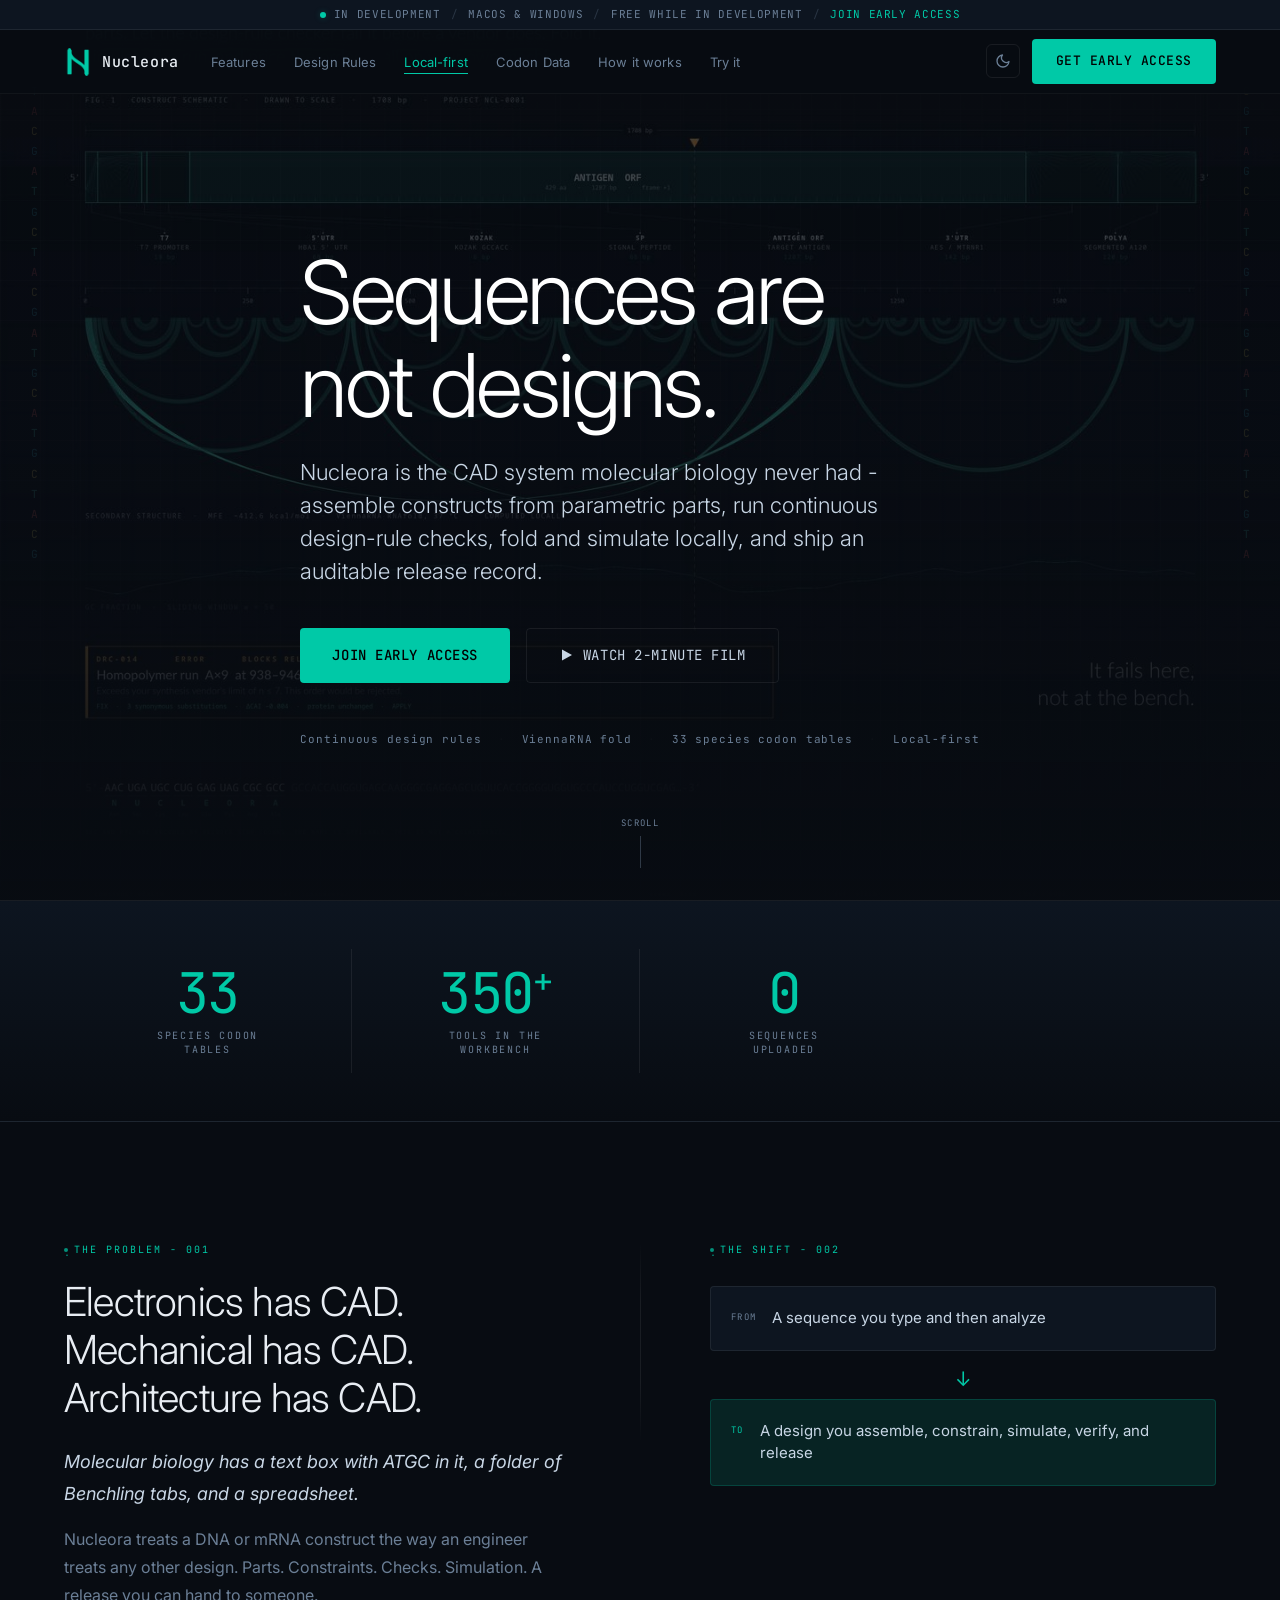
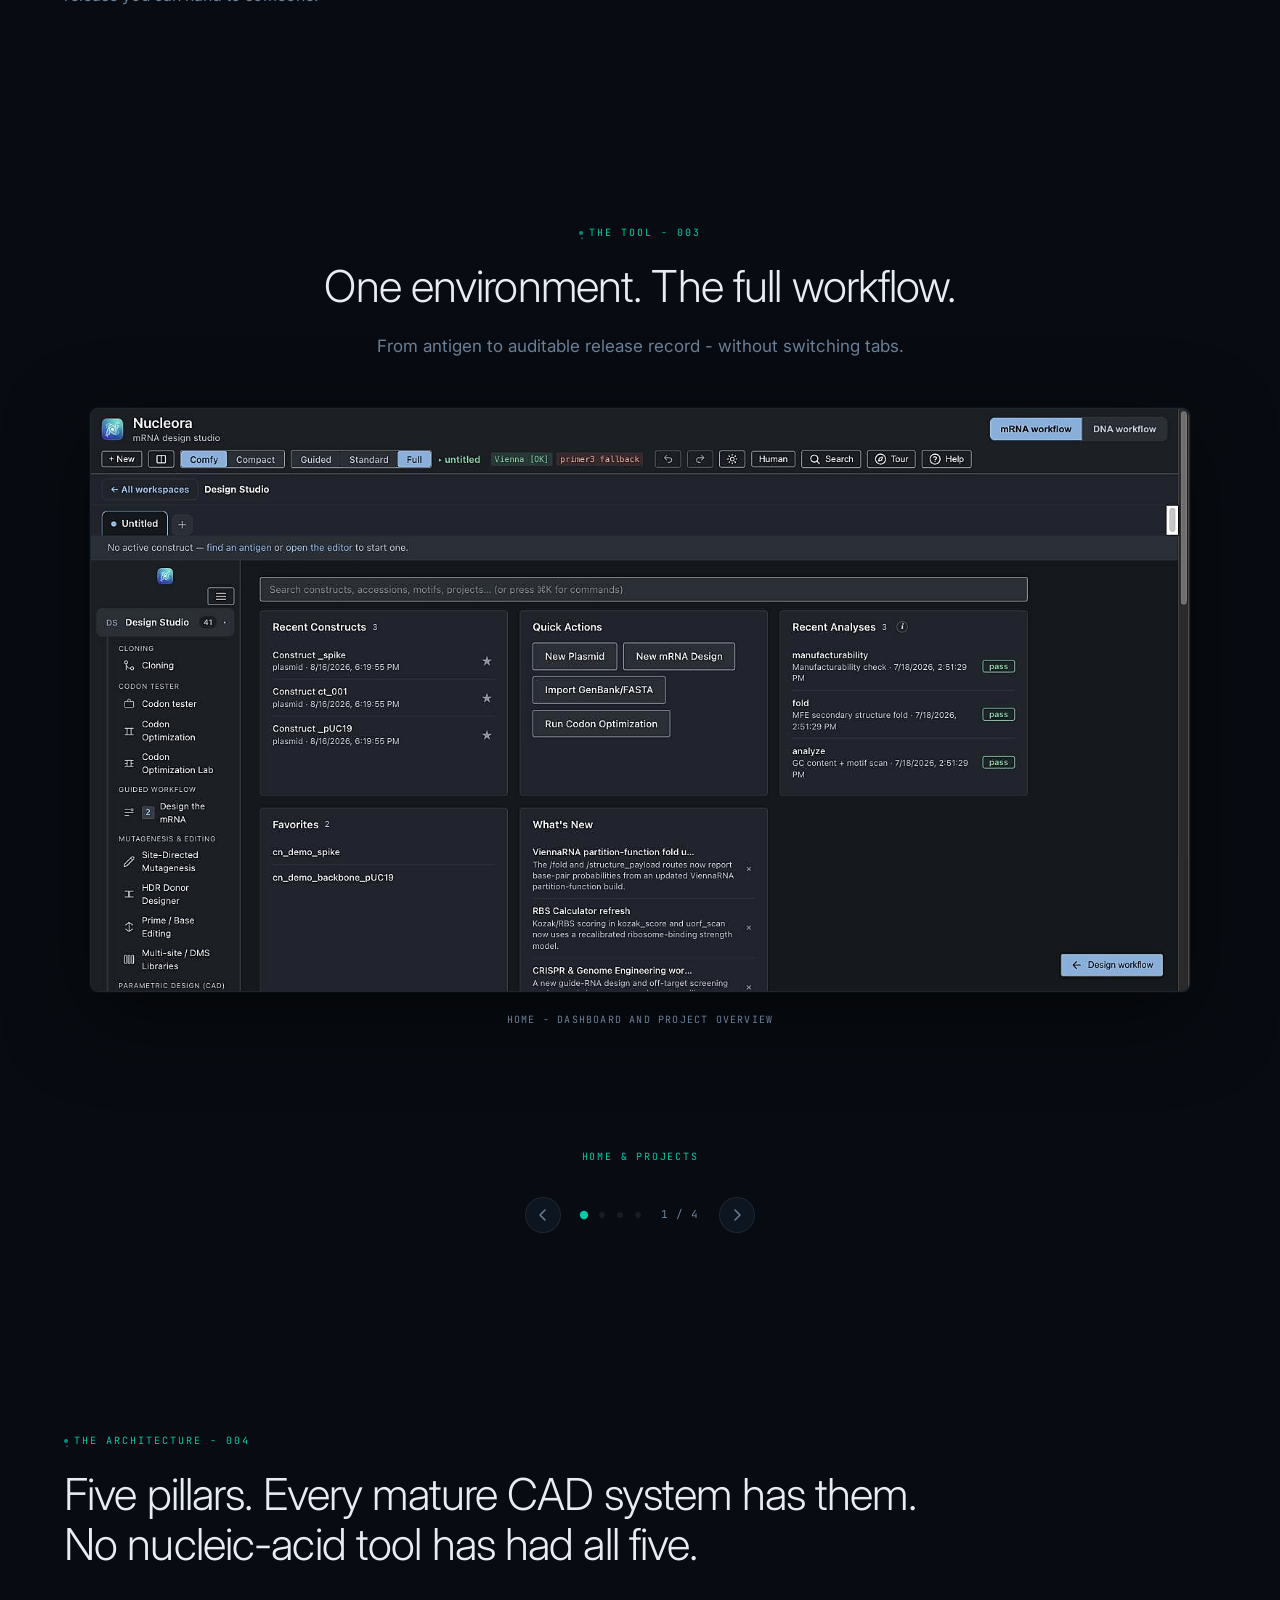
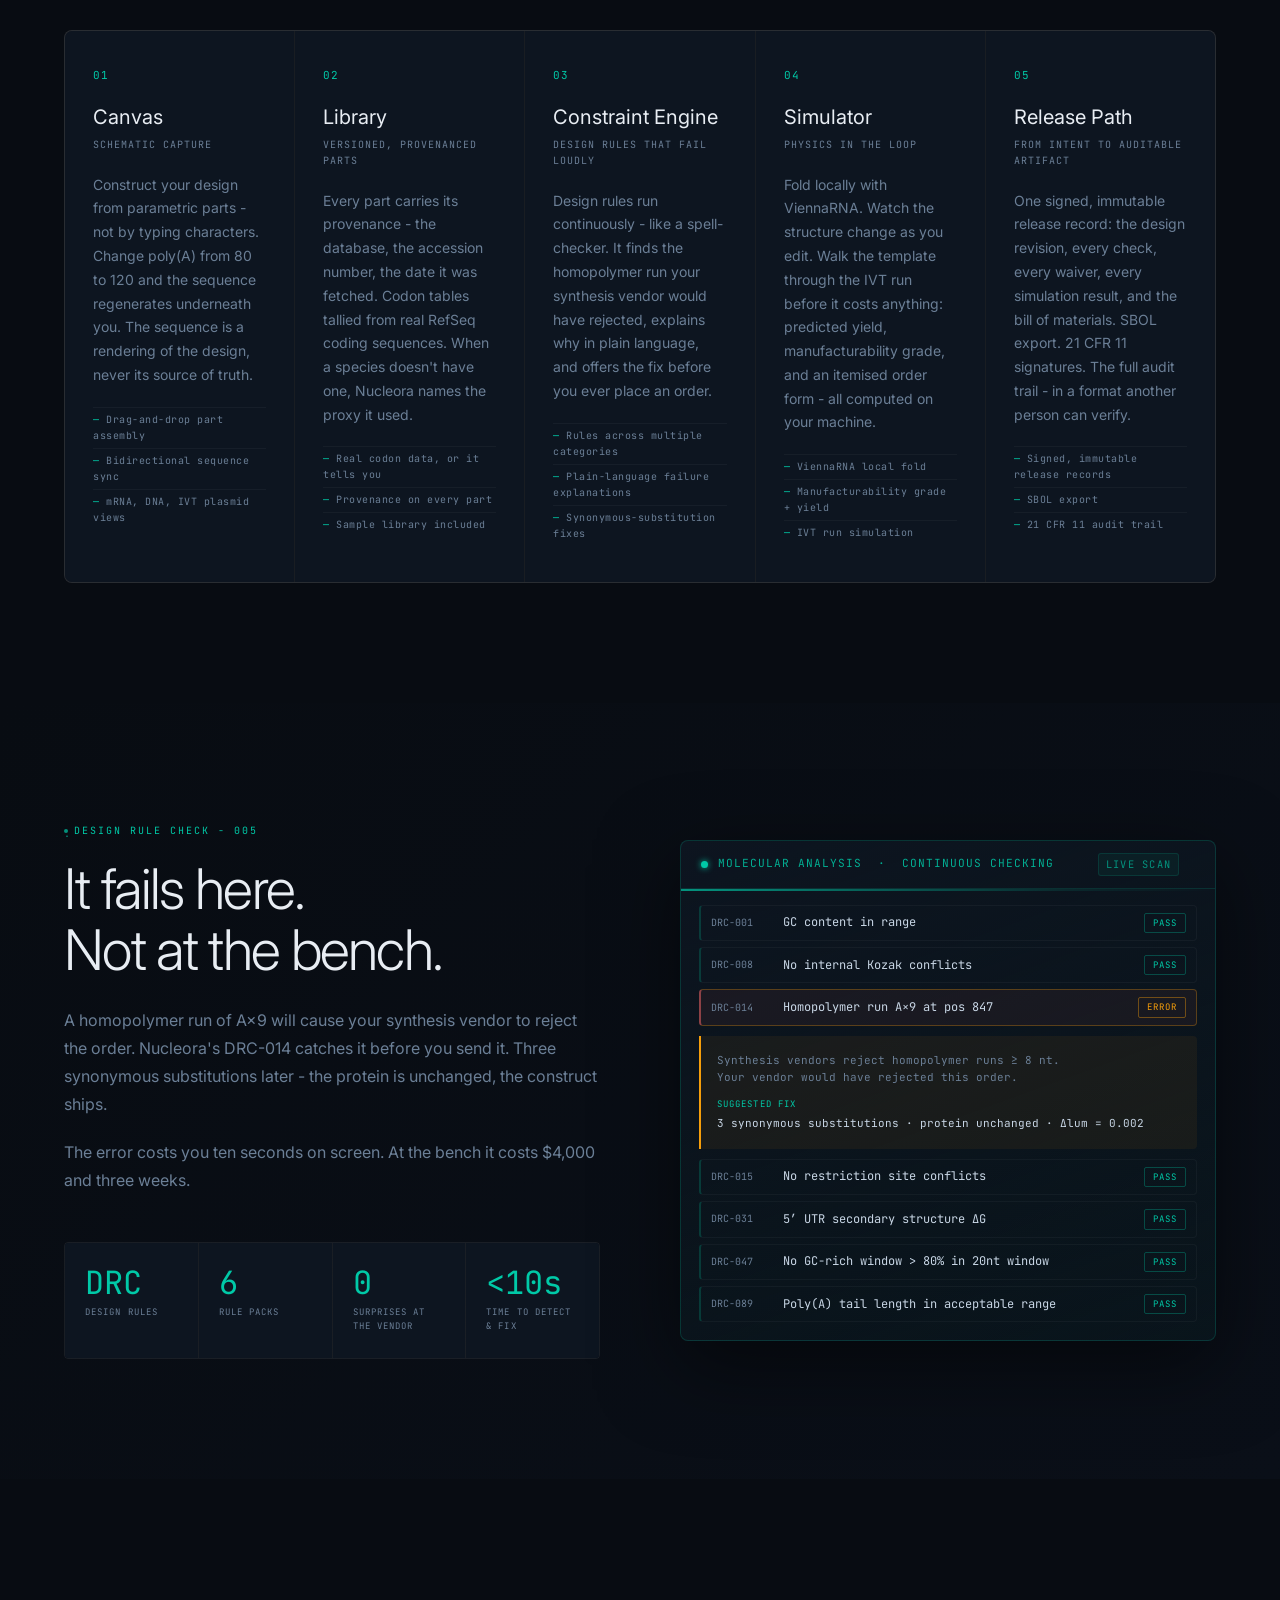
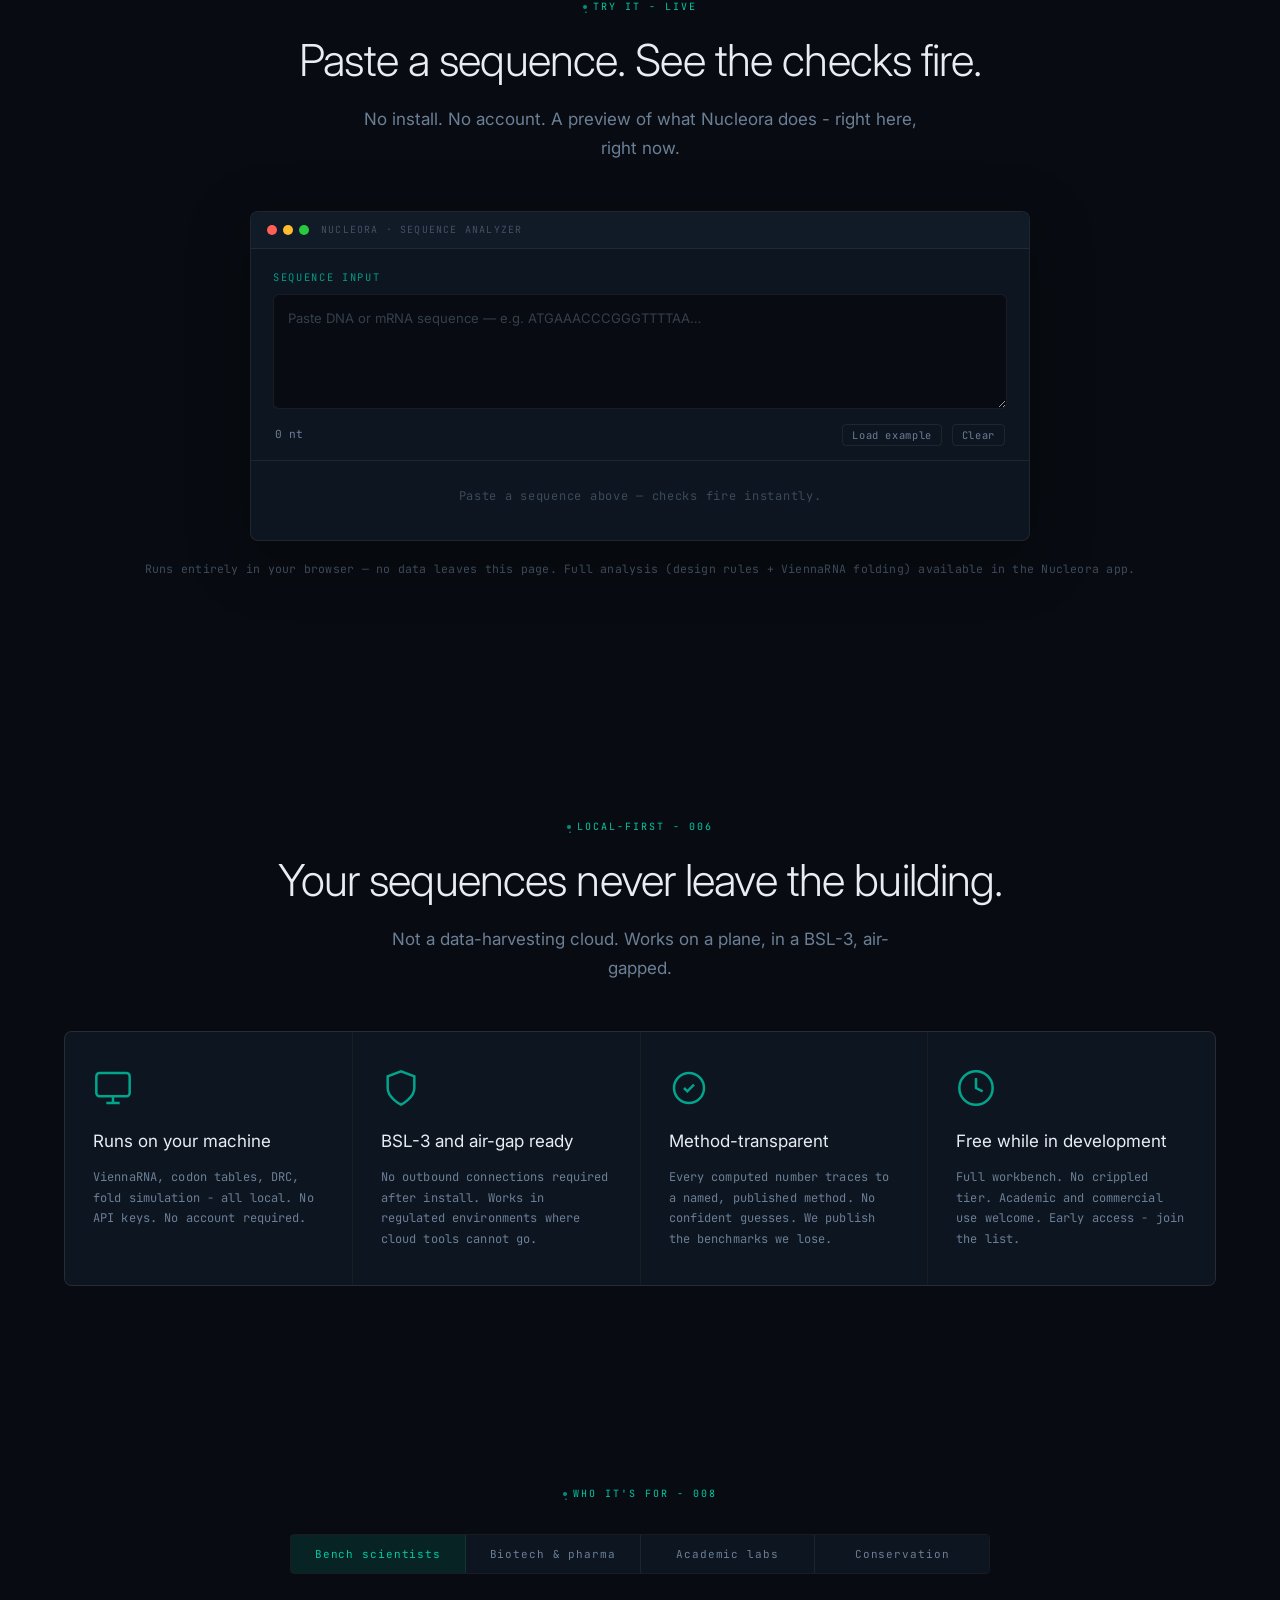
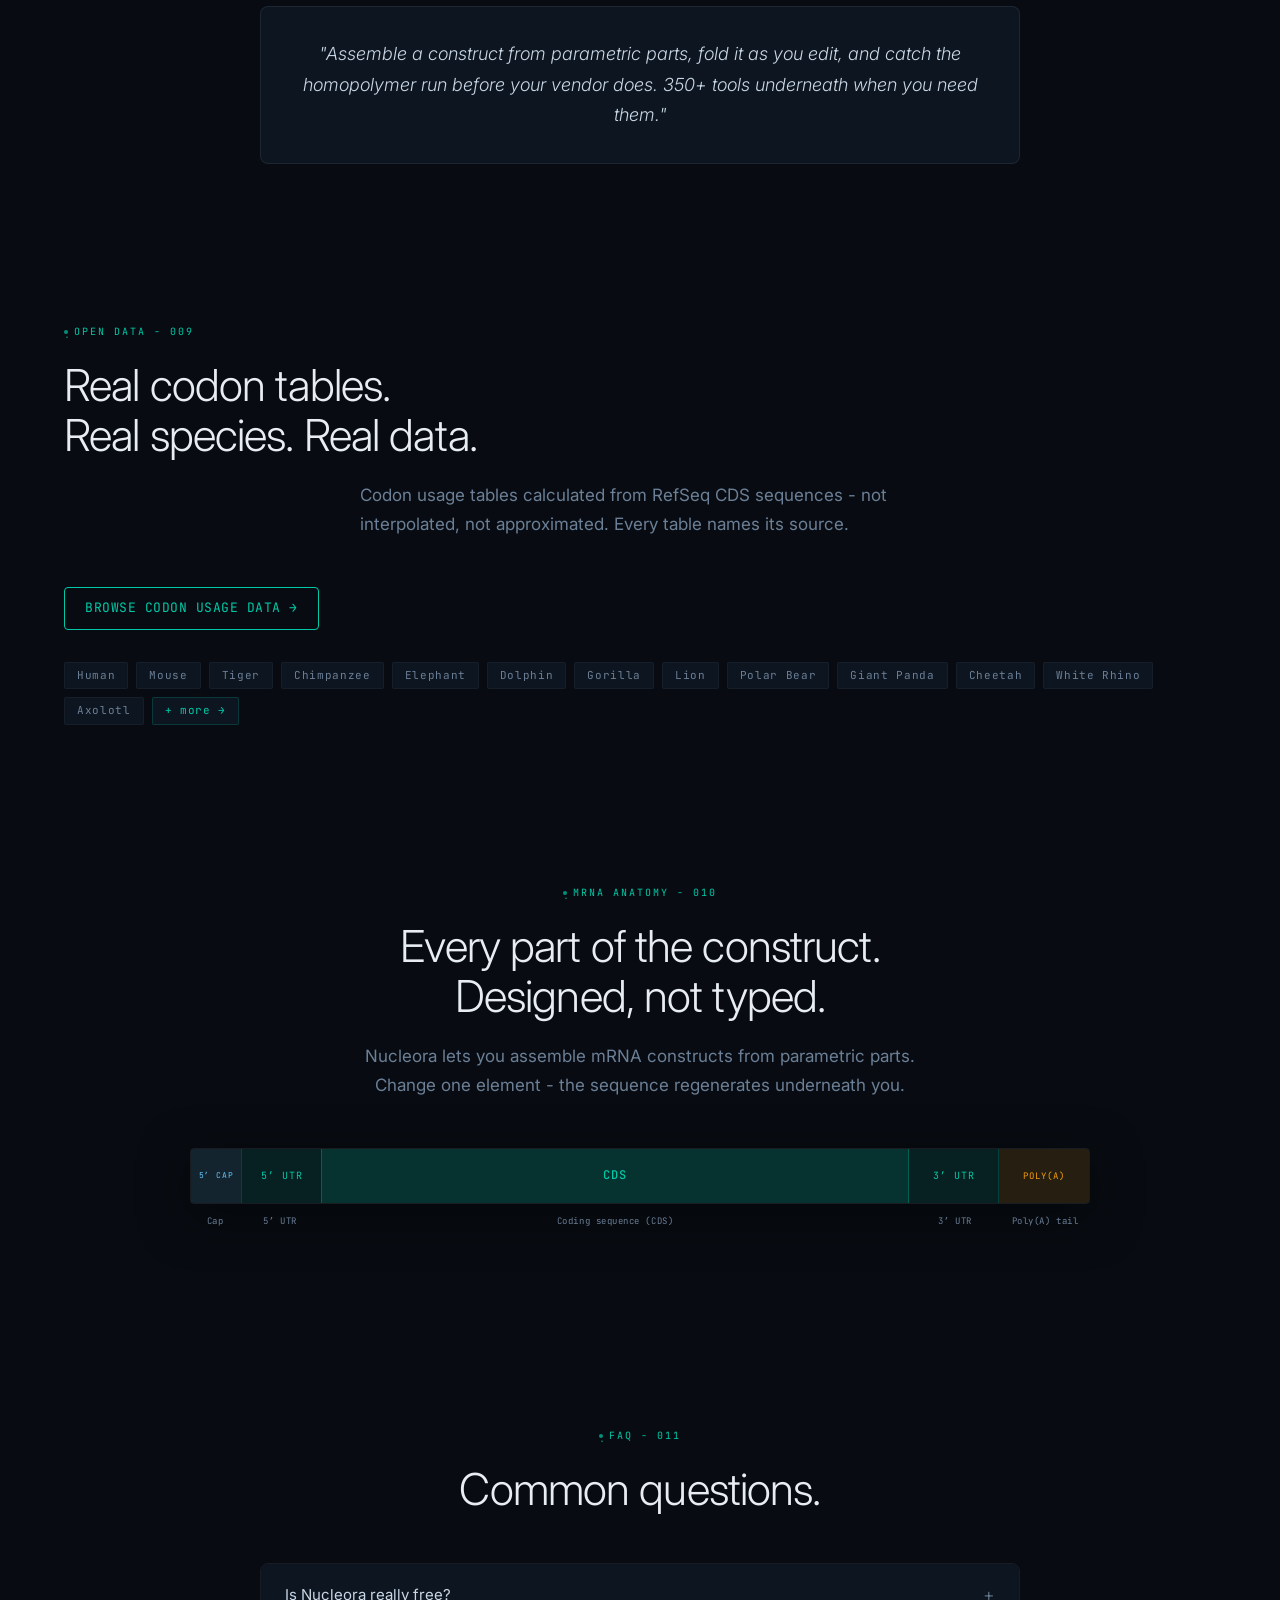
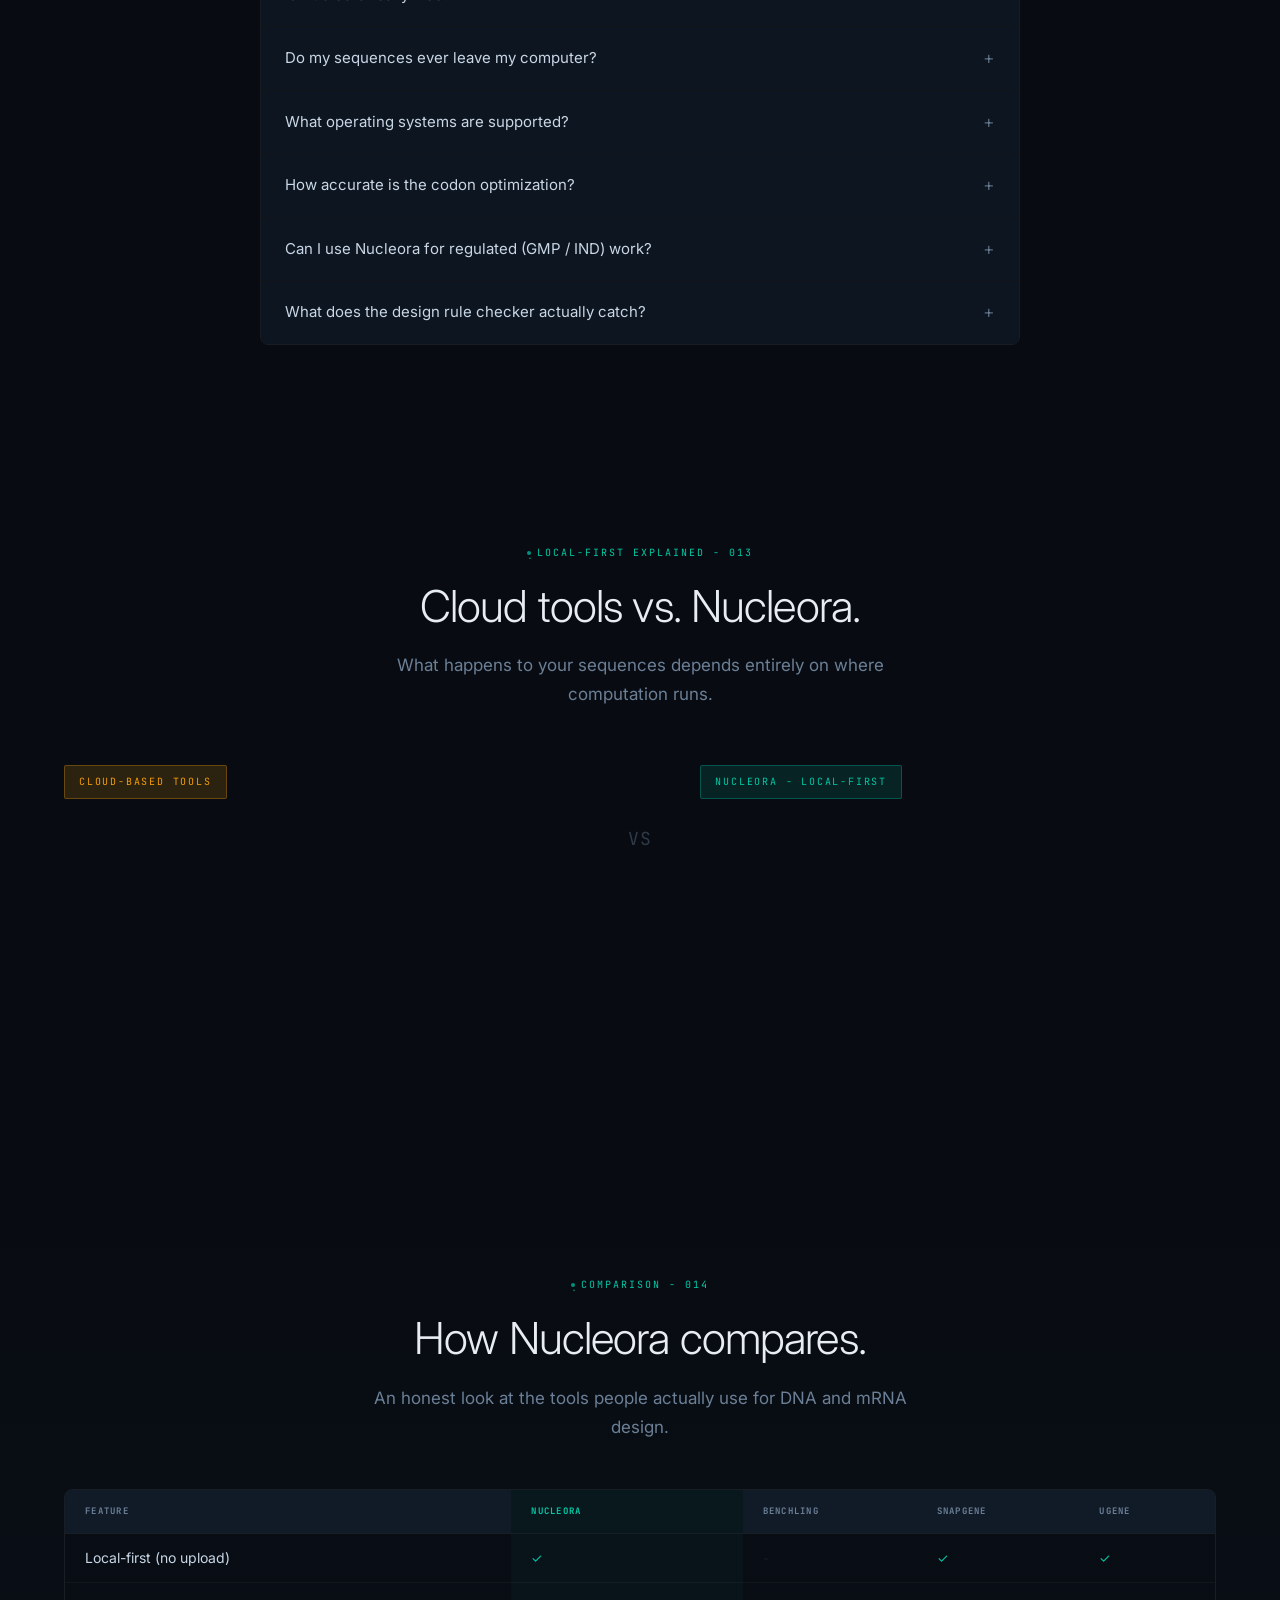
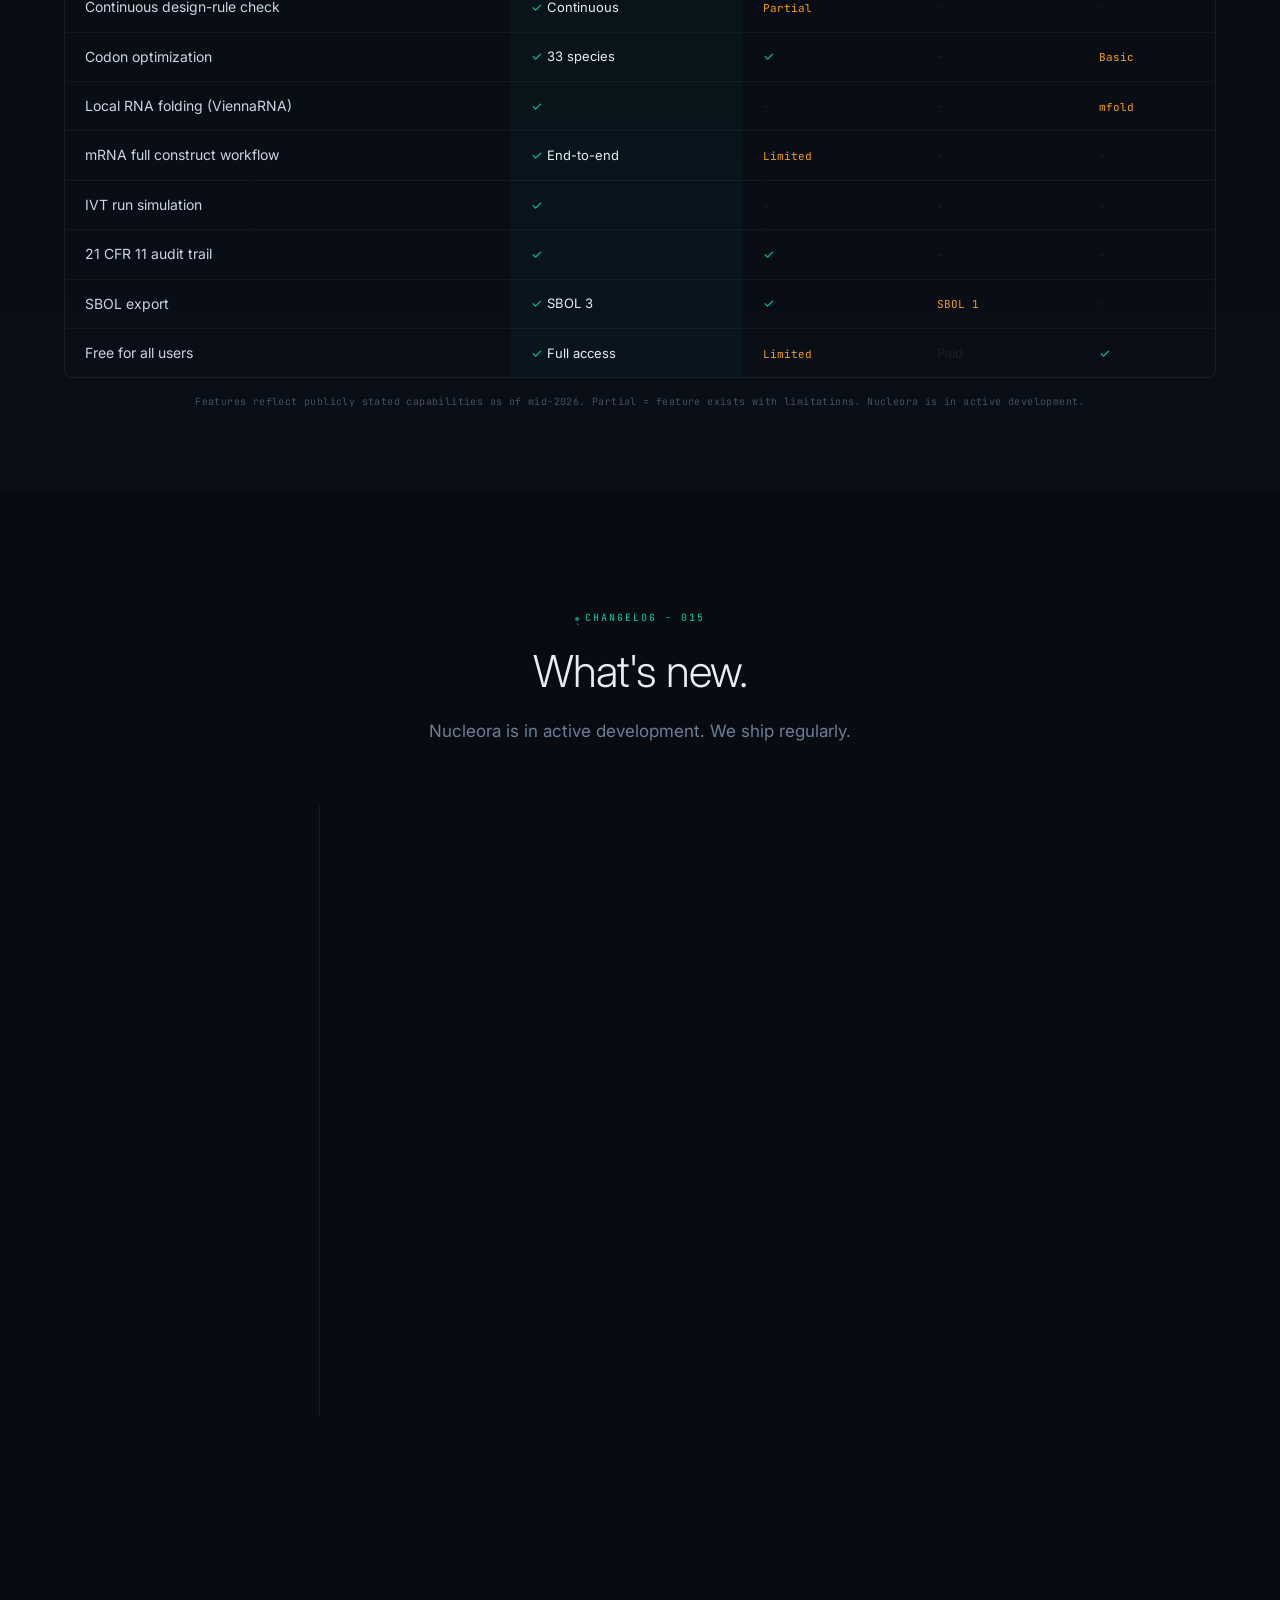
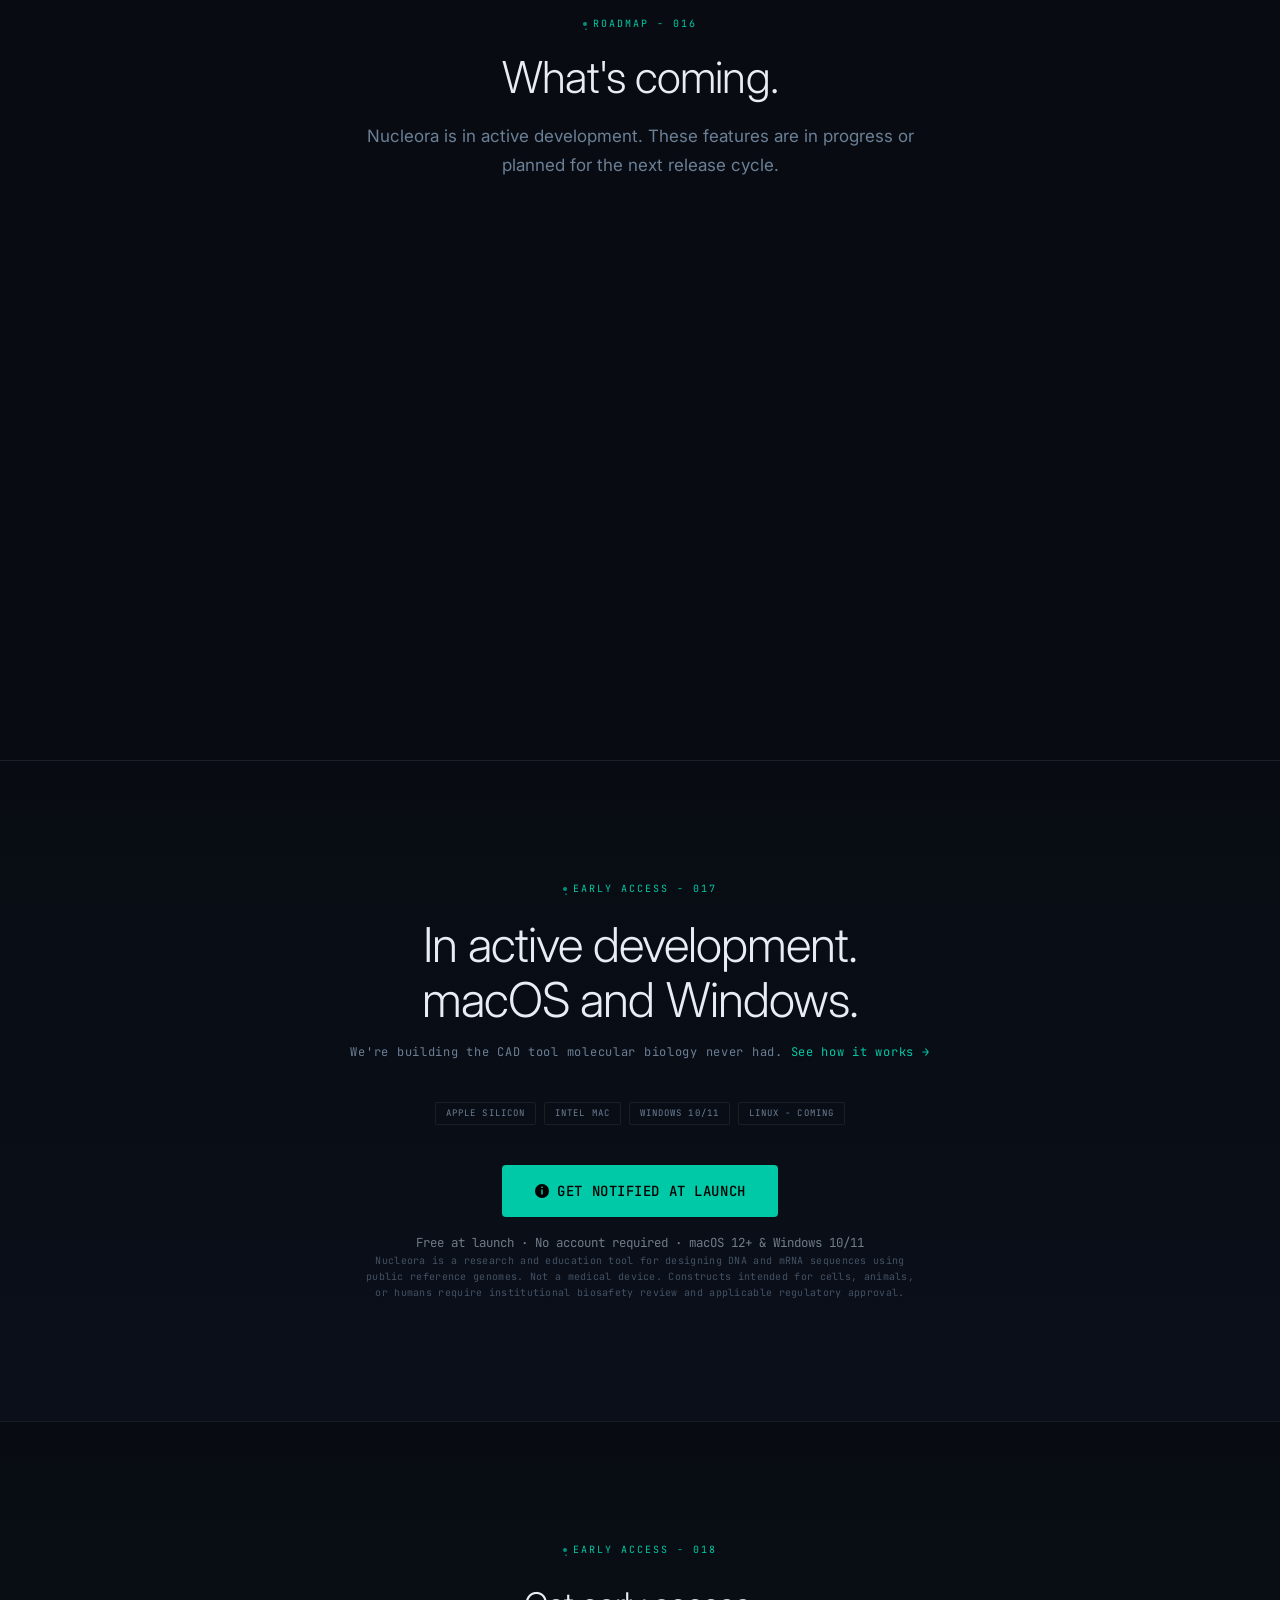
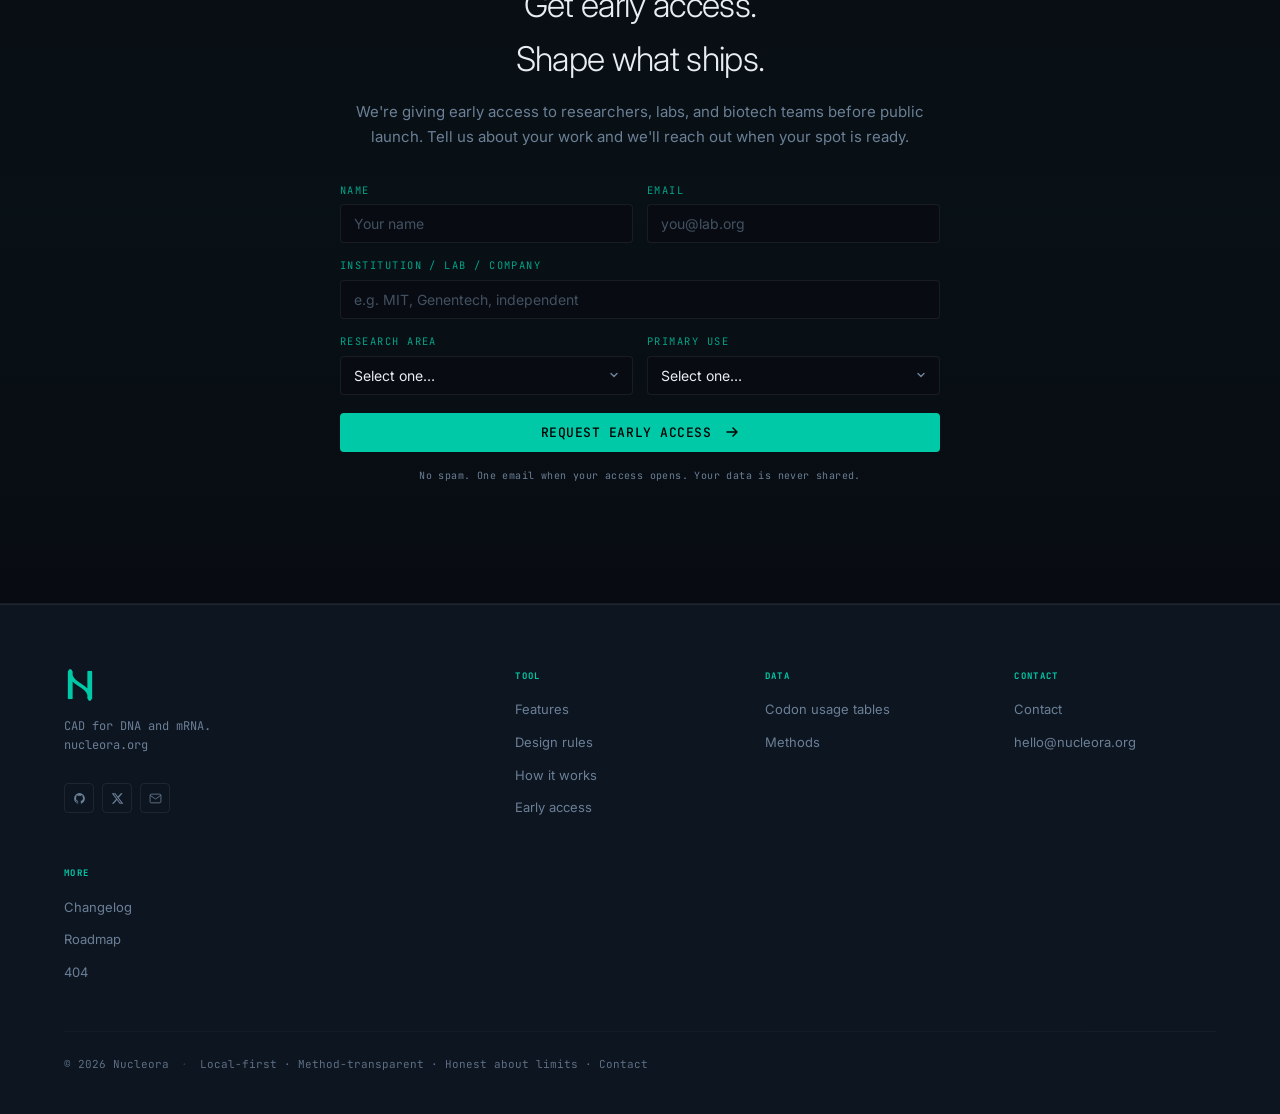
==== commit 0ee78916: "Improve Try It widget: terminal chrome, more DRC checks, GC bar; embed on all secondary pages" ====
--- a/index.html
+++ b/index.html
@@ -454,37 +454,42 @@
     <p class="section-sub center">No install. No account. A preview of what Nucleora does - right here, right now.</p>
 
     <div class="seq-analyzer" role="region" aria-label="Live sequence analyzer">
+      <div class="seq-analyzer-chrome" aria-hidden="true">
+        <span class="seq-chrome-dot seq-chrome-dot--red"></span>
+        <span class="seq-chrome-dot seq-chrome-dot--yellow"></span>
+        <span class="seq-chrome-dot seq-chrome-dot--green"></span>
+        <span class="seq-chrome-label mono">NUCLEORA · SEQUENCE ANALYZER</span>
+      </div>
       <div class="seq-analyzer-input-wrap">
-        <label class="seq-analyzer-label mono" for="seqInput">SEQUENCE INPUT</label>
+        <label class="seq-analyzer-label mono" for="seqInputMain">SEQUENCE INPUT</label>
         <div class="seq-input-row">
           <textarea
-            id="seqInput"
-            class="seq-input"
-            placeholder="Paste DNA or mRNA sequence here - e.g. ATGAAACCCGGGTTTTAA…"
+            id="seqInputMain"
+            class="seq-input seqInput"
+            placeholder="Paste DNA or mRNA sequence — e.g. ATGAAACCCGGGTTTTAA…"
             rows="4"
-            maxlength="500"
+            maxlength="2000"
             spellcheck="false"
             autocorrect="off"
             autocapitalize="characters"
-            aria-describedby="seq-status"
+            aria-label="Sequence input"
           ></textarea>
         </div>
         <div class="seq-input-meta mono">
-          <span id="seq-len">0 nt</span>
-          <span id="seq-type" class="seq-type-badge"></span>
-          <button type="button" class="seq-example-btn" id="seqExampleBtn">Load example</button>
-          <button type="button" class="seq-clear-btn" id="seqClearBtn">Clear</button>
-        </div>
-      </div>
-
-      <div class="seq-results" id="seqResults" aria-live="polite">
-        <!-- Populated by JS -->
-        <div class="seq-results-empty mono" id="seqResultsEmpty">
-          <span>Waiting for sequence input…</span>
-        </div>
-      </div>
-    </div>
-    <p class="seq-analyzer-disc mono center">Running in your browser - no data leaves this page. Full analysis (design rules + ViennaRNA folding) available in the Nucleora app.</p>
+          <span class="seq-len">0 nt</span>
+          <span class="seq-type-badge"></span>
+          <button type="button" class="seq-example-btn seqExampleBtn">Load example</button>
+          <button type="button" class="seq-clear-btn seqClearBtn">Clear</button>
+        </div>
+      </div>
+
+      <div class="seq-results" aria-live="polite">
+        <div class="seq-results-empty mono">
+          <span>Paste a sequence above — checks fire instantly.</span>
+        </div>
+      </div>
+    </div>
+    <p class="seq-analyzer-disc mono center">Runs entirely in your browser — no data leaves this page. Full analysis (design rules + ViennaRNA folding) available in the Nucleora app.</p>
   </div>
 </section>
 
@@ -1131,219 +1136,6 @@
 
 <script src="assets/js/main.js?v=3" defer></script>
 
-<!-- LIVE SEQUENCE ANALYZER JS -->
-<script>
-(function() {
-  'use strict';
-
-  const EXAMPLE_SEQ = 'ATGAAACCCGGGTTTTAAAAAAAAAATTTCCCGGGAAATTTGGGCCCAAAGGGAAACCCTTTTAAAGGGAAACCCGGGTTTTAAACCCGGGAAATTTCCCGGGAAA';
-
-  const input   = document.getElementById('seqInput');
-  const lenEl   = document.getElementById('seq-len');
-  const typeEl  = document.getElementById('seq-type');
-  const results = document.getElementById('seqResults');
-  const emptyEl = document.getElementById('seqResultsEmpty');
-  const exBtn   = document.getElementById('seqExampleBtn');
-  const clrBtn  = document.getElementById('seqClearBtn');
-
-  if (!input) return;
-
-  function clean(s) {
-    return s.toUpperCase().replace(/[^ATGCUN\s]/g, '').replace(/\s/g, '');
-  }
-
-  function detectType(s) {
-    if (!s.length) return '';
-    const hasU = s.includes('U');
-    const hasT = s.includes('T');
-    if (hasU && !hasT) return 'RNA';
-    if (!hasU && hasT) return 'DNA';
-    return 'DNA/RNA';
-  }
-
-  function gcContent(s) {
-    const gc = (s.match(/[GC]/g) || []).length;
-    return s.length ? ((gc / s.length) * 100) : 0;
-  }
-
-  function longestHomopolymer(s) {
-    if (!s.length) return { base: '', len: 0 };
-    let max = 1, cur = 1, maxBase = s[0];
-    for (let i = 1; i < s.length; i++) {
-      if (s[i] === s[i-1]) { cur++; if (cur > max) { max = cur; maxBase = s[i]; } }
-      else cur = 1;
-    }
-    return { base: maxBase, len: max };
-  }
-
-  function countCodons(s) {
-    // rough ORF codon count if divisible by 3
-    if (s.length < 3) return null;
-    const rem = s.length % 3;
-    return { codons: Math.floor(s.length / 3), inFrame: rem === 0 };
-  }
-
-  function hasStartCodon(s) { return s.startsWith('ATG'); }
-  function hasStopCodon(s) {
-    const stops = ['TAA','TAG','TGA','UAA','UAG','UGA'];
-    for (let i = 0; i + 2 < s.length; i += 3) {
-      if (stops.includes(s.slice(i, i+3))) return true;
-    }
-    return false;
-  }
-
-  function runChecks(raw) {
-    const s = clean(raw);
-    const len = s.length;
-    const checks = [];
-
-    if (!len) return null;
-
-    const type = detectType(s);
-    const gc = gcContent(s);
-    const hp = longestHomopolymer(s);
-    const codons = countCodons(s);
-
-    // Summary stats
-    checks.push({ kind: 'summary', len, gc, type });
-
-    // GC content
-    if (len >= 20) {
-      if (gc >= 40 && gc <= 65) {
-        checks.push({ id: 'DRC-001', kind: 'pass', name: 'GC content in range', detail: gc.toFixed(1) + '% (optimal 40-65%)' });
-      } else if (gc < 30 || gc > 75) {
-        checks.push({ id: 'DRC-001', kind: 'fail', name: 'GC content out of range', detail: gc.toFixed(1) + '% - synthesis vendors may reject sequences below 30% or above 75%' });
-      } else {
-        checks.push({ id: 'DRC-001', kind: 'warn', name: 'GC content marginal', detail: gc.toFixed(1) + '% - borderline; check vendor specs' });
-      }
-    }
-
-    // Homopolymer
-    if (len >= 8) {
-      if (hp.len >= 9) {
-        checks.push({ id: 'DRC-014', kind: 'fail', name: 'Homopolymer run detected', detail: hp.base + '×' + hp.len + ' at risk - synthesis vendors typically reject runs ≥ 8 nt' });
-      } else if (hp.len >= 6) {
-        checks.push({ id: 'DRC-014', kind: 'warn', name: 'Homopolymer run (watch)', detail: hp.base + '×' + hp.len + ' - under threshold but worth monitoring' });
-      } else {
-        checks.push({ id: 'DRC-014', kind: 'pass', name: 'No homopolymer runs', detail: 'Longest run: ' + hp.base + '×' + hp.len });
-      }
-    }
-
-    // Frame check
-    if (codons && len >= 9) {
-      if (codons.inFrame) {
-        checks.push({ id: 'DRC-020', kind: 'pass', name: 'Length divisible by 3', detail: codons.codons + ' complete codons' });
-      } else {
-        checks.push({ id: 'DRC-020', kind: 'warn', name: 'Length not divisible by 3', detail: 'Length ' + len + ' - ' + (len % 3) + ' nt remainder; may cause frameshift if this is a CDS' });
-      }
-    }
-
-    // Start codon
-    if (len >= 3) {
-      if (hasStartCodon(s)) {
-        checks.push({ id: 'DRC-022', kind: 'pass', name: 'ATG start codon present', detail: 'Found at position 1' });
-      } else {
-        checks.push({ id: 'DRC-022', kind: 'info', name: 'No ATG at position 1', detail: 'Not required for all constructs (e.g. UTRs, probes)' });
-      }
-    }
-
-    // Length info
-    if (len < 15) {
-      checks.push({ id: 'DRC-003', kind: 'info', name: 'Short sequence', detail: len + ' nt - some checks require ≥ 15 nt for reliable results' });
-    } else if (len >= 15) {
-      checks.push({ id: 'DRC-003', kind: 'pass', name: 'Sequence length adequate', detail: len + ' nt - sufficient for analysis' });
-    }
-
-    return checks;
-  }
-
-  function renderCheck(check) {
-    if (check.kind === 'summary') return null; // handled separately
-    const div = document.createElement('div');
-    div.className = 'seq-check ' + check.kind;
-    div.innerHTML =
-      '<span class="seq-check-id">' + check.id + '</span>' +
-      '<div class="seq-check-inner">' +
-        '<span class="seq-check-name">' + check.name + '</span>' +
-        (check.detail ? '<span class="seq-check-detail">' + check.detail + '</span>' : '') +
-      '</div>' +
-      '<span class="seq-badge ' + check.kind + '">' + check.kind.toUpperCase() + '</span>';
-    return div;
-  }
-
-  function renderSummary(check) {
-    const div = document.createElement('div');
-    div.className = 'seq-summary';
-    div.innerHTML =
-      '<div class="seq-stat"><span class="seq-stat-val">' + check.len + ' nt</span><span class="seq-stat-lbl">Length</span></div>' +
-      '<div class="seq-stat"><span class="seq-stat-val">' + check.gc.toFixed(1) + '%</span><span class="seq-stat-lbl">GC Content</span></div>' +
-      '<div class="seq-stat"><span class="seq-stat-val">' + check.type + '</span><span class="seq-stat-lbl">Type</span></div>' +
-      '<div class="seq-stat"><span class="seq-stat-val">' + Math.floor(check.len / 3) + '</span><span class="seq-stat-lbl">Codons</span></div>';
-    return div;
-  }
-
-  let debounceTimer;
-  function analyze() {
-    clearTimeout(debounceTimer);
-    debounceTimer = setTimeout(() => {
-      const raw = input.value;
-      const s = clean(raw);
-      const len = s.length;
-
-      // Update meta
-      if (lenEl) lenEl.textContent = len + ' nt';
-      const type = detectType(s);
-      if (typeEl) {
-        typeEl.textContent = type;
-        typeEl.classList.toggle('visible', !!type);
-      }
-
-      // Clear results
-      while (results.firstChild) results.removeChild(results.firstChild);
-
-      if (!len) {
-        const empty = document.createElement('div');
-        empty.className = 'seq-results-empty mono';
-        empty.id = 'seqResultsEmpty';
-        empty.innerHTML = '<span>Waiting for sequence input…</span>';
-        results.appendChild(empty);
-        return;
-      }
-
-      const checks = runChecks(raw);
-      if (!checks) return;
-
-      checks.forEach((check, i) => {
-        if (check.kind === 'summary') {
-          const el = renderSummary(check);
-          el.style.animationDelay = '0ms';
-          results.appendChild(el);
-        } else {
-          const el = renderCheck(check);
-          if (el) {
-            el.style.animationDelay = (i * 60) + 'ms';
-            results.appendChild(el);
-          }
-        }
-      });
-    }, 180);
-  }
-
-  input.addEventListener('input', analyze);
-
-  if (exBtn) exBtn.addEventListener('click', () => {
-    input.value = EXAMPLE_SEQ;
-    analyze();
-    input.focus();
-  });
-
-  if (clrBtn) clrBtn.addEventListener('click', () => {
-    input.value = '';
-    analyze();
-    input.focus();
-  });
-
-})();
-</script>
+<script src="assets/js/analyzer.js" defer></script>
 </body>
 </html>
--- a/assets/css/main.css
+++ b/assets/css/main.css
@@ -2782,3 +2782,54 @@
 @media (max-width: 480px) {
   .nucleora-toast { font-size: 0.7rem; max-width: 90vw; white-space: normal; text-align: center; }
 }
+
+/* ── SEQUENCE ANALYZER — TERMINAL CHROME ── */
+.seq-analyzer-chrome {
+  display: flex;
+  align-items: center;
+  gap: 6px;
+  padding: 10px 16px;
+  border-bottom: 1px solid var(--border);
+  background: var(--bg-card-2, rgba(255,255,255,0.03));
+}
+.seq-chrome-dot {
+  width: 10px;
+  height: 10px;
+  border-radius: 50%;
+  flex-shrink: 0;
+}
+.seq-chrome-dot--red    { background: #ff5f57; }
+.seq-chrome-dot--yellow { background: #febc2e; }
+.seq-chrome-dot--green  { background: #28c840; }
+.seq-chrome-label {
+  font-size: 0.62rem;
+  letter-spacing: 0.12em;
+  color: var(--text-dim);
+  opacity: 0.55;
+  margin-left: 6px;
+}
+
+/* ── GC BAR ── */
+.seq-gc-bar {
+  height: 3px;
+  background: var(--border);
+  border-radius: 2px;
+  margin-top: 5px;
+  width: 80px;
+  overflow: hidden;
+}
+.seq-gc-bar-fill {
+  height: 100%;
+  border-radius: 2px;
+  transition: width 0.4s ease, background 0.3s ease;
+}
+
+/* ── COMPACT ANALYZER (secondary pages) ── */
+.seq-analyzer-compact .seq-analyzer {
+  max-width: 100%;
+}
+.seq-analyzer-compact-section {
+  background: var(--bg);
+  padding: 60px 0;
+  border-top: 1px solid var(--border-dim);
+}
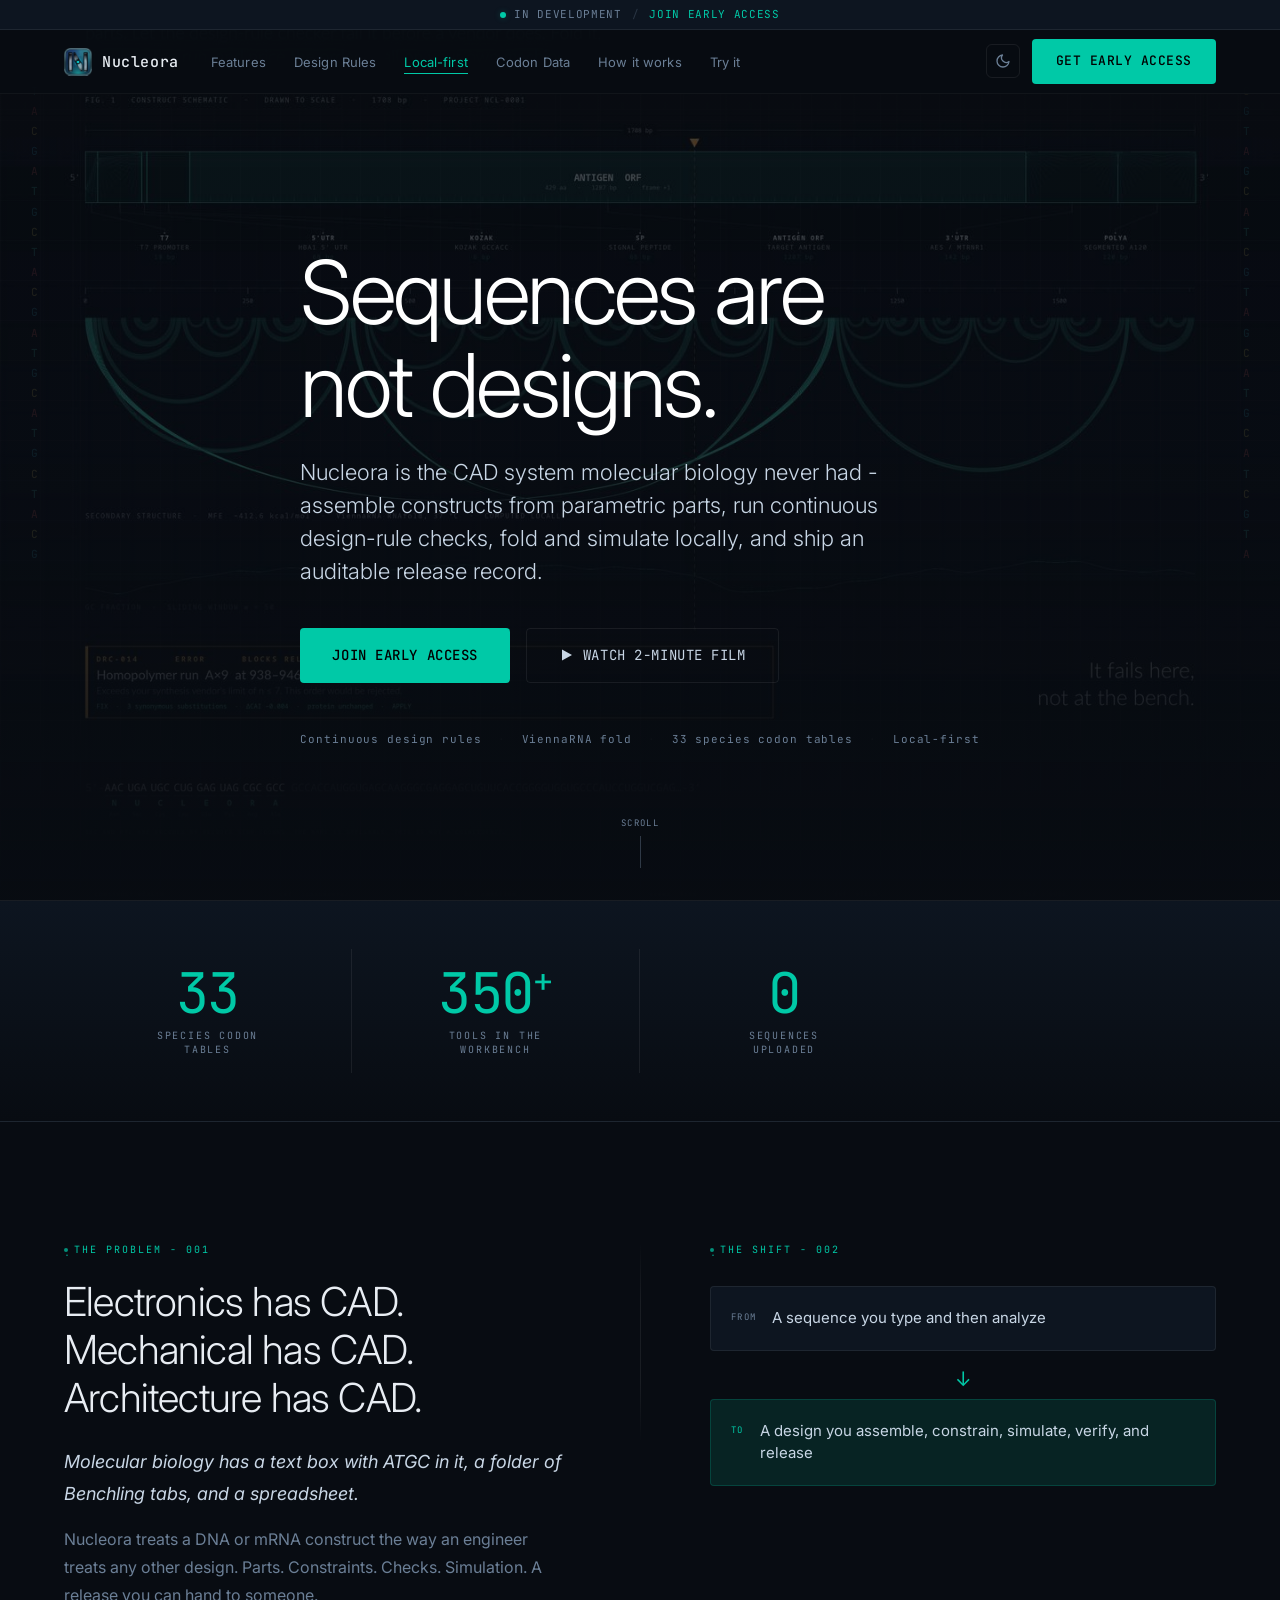
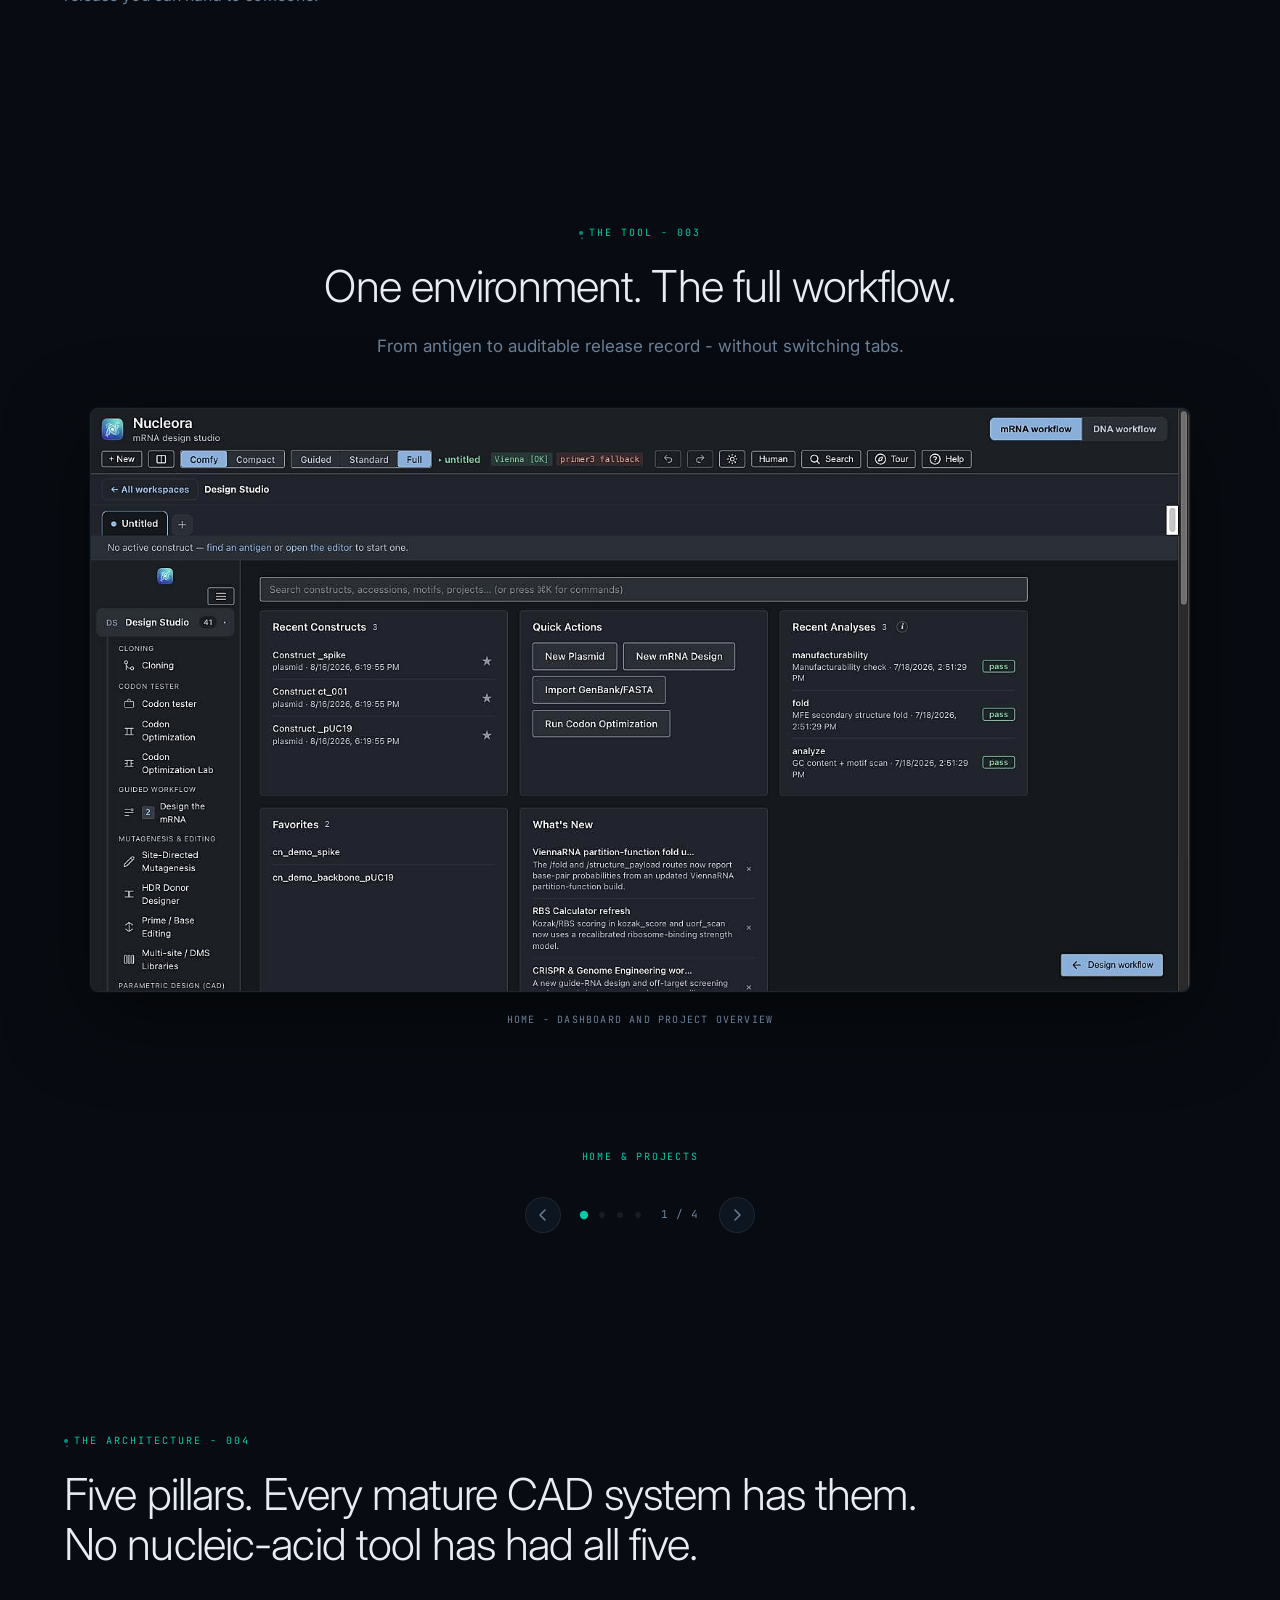
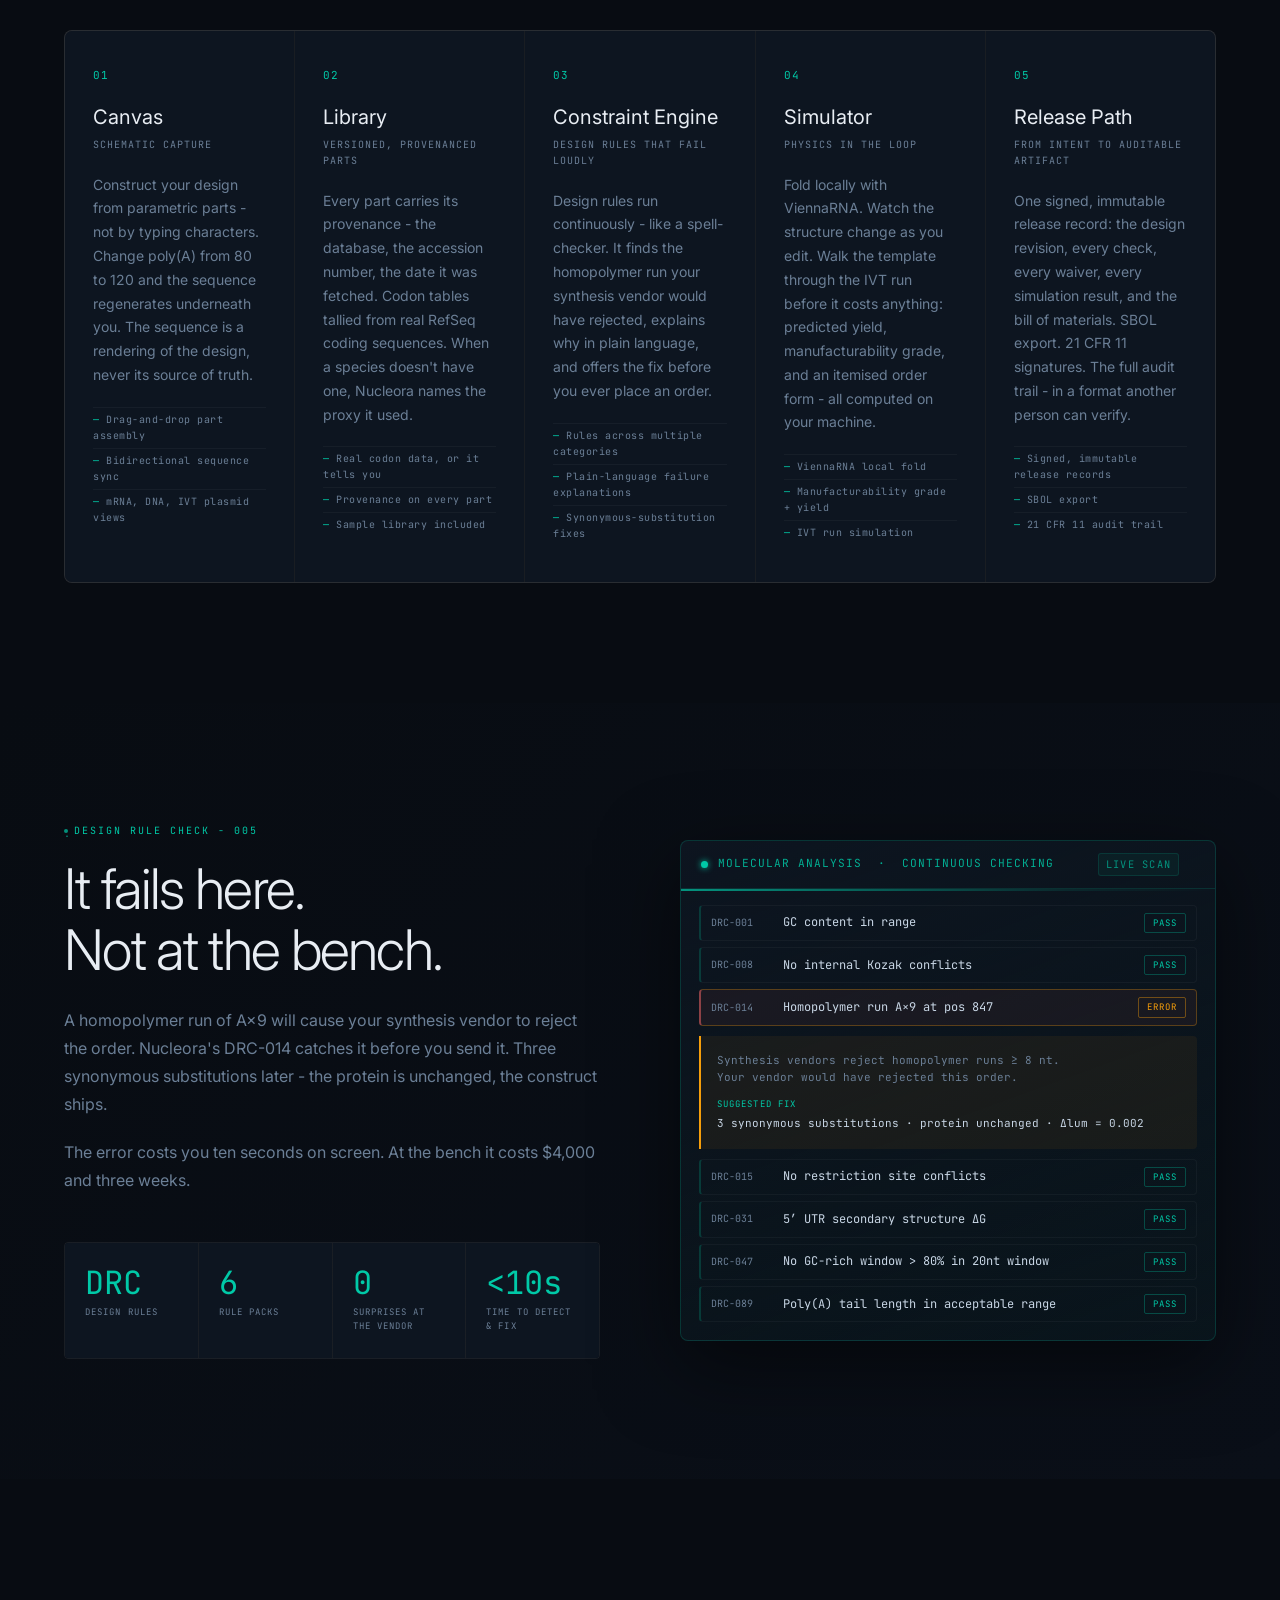
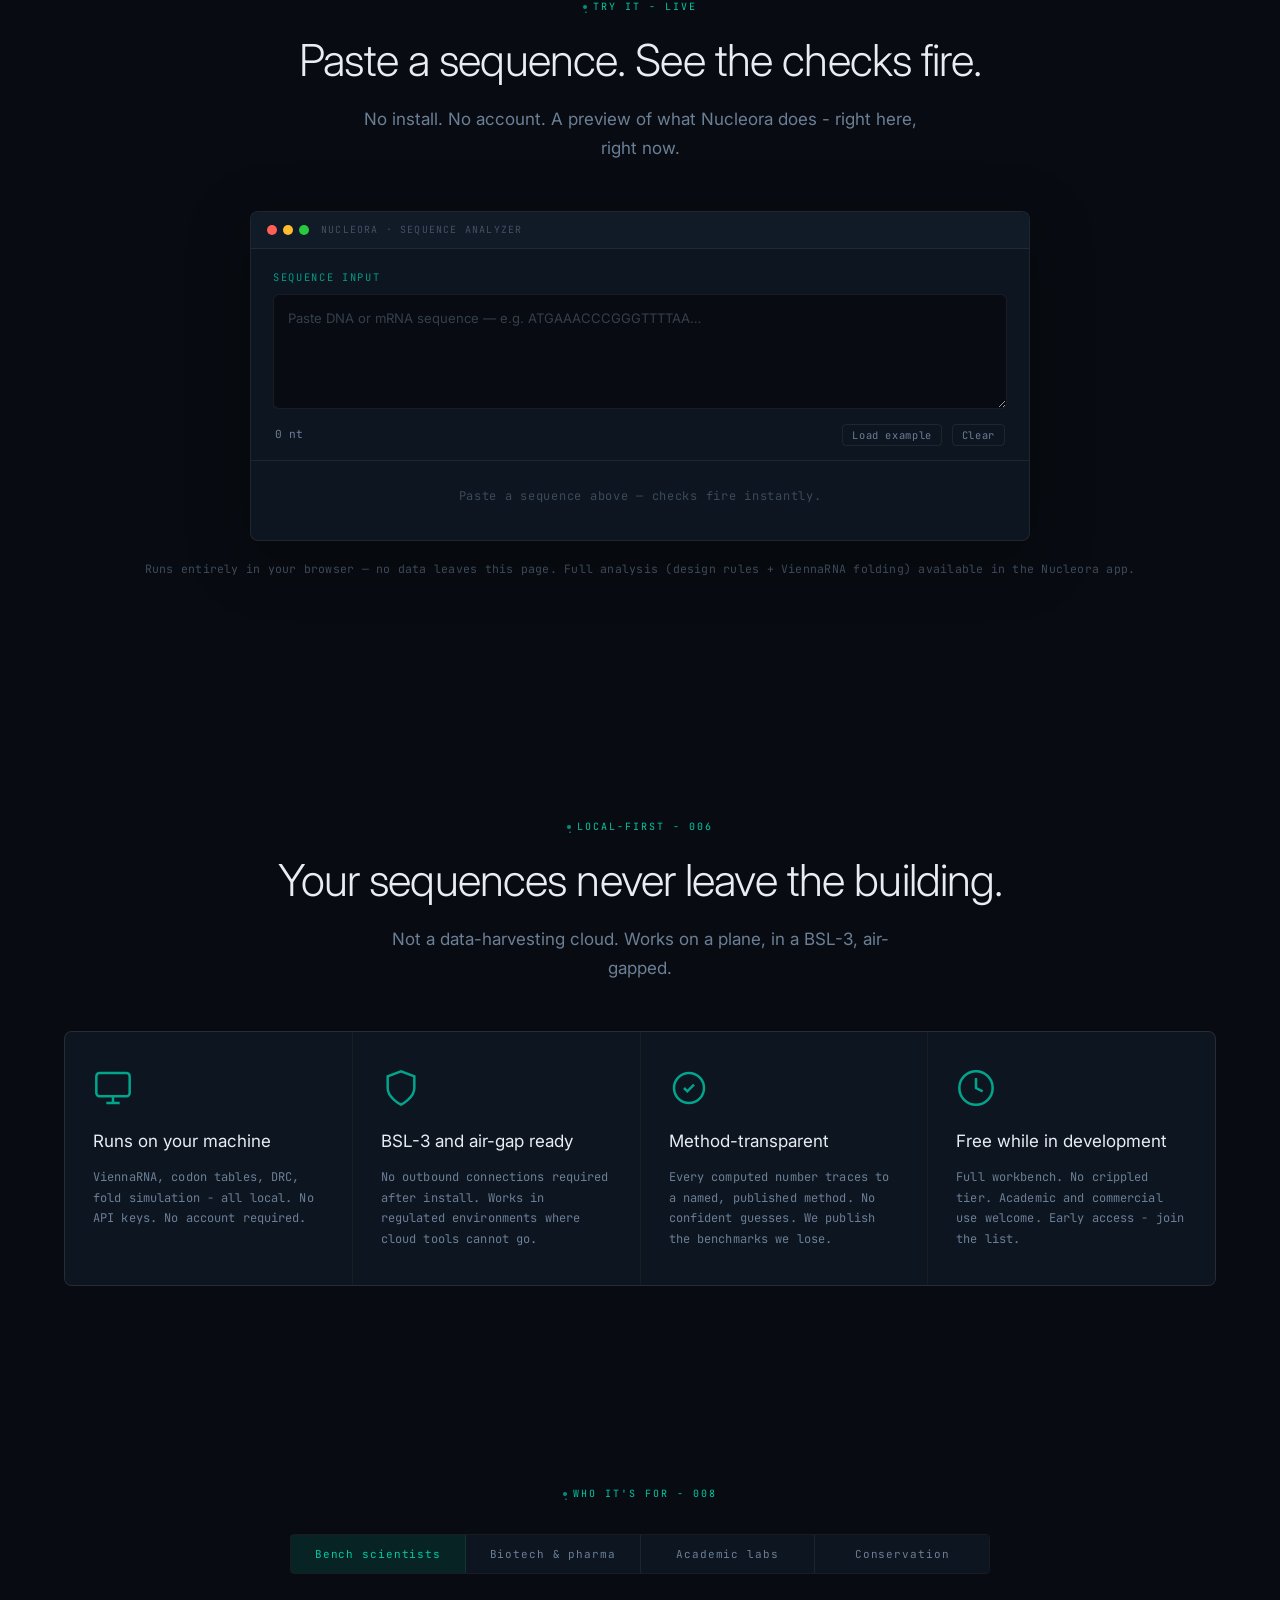
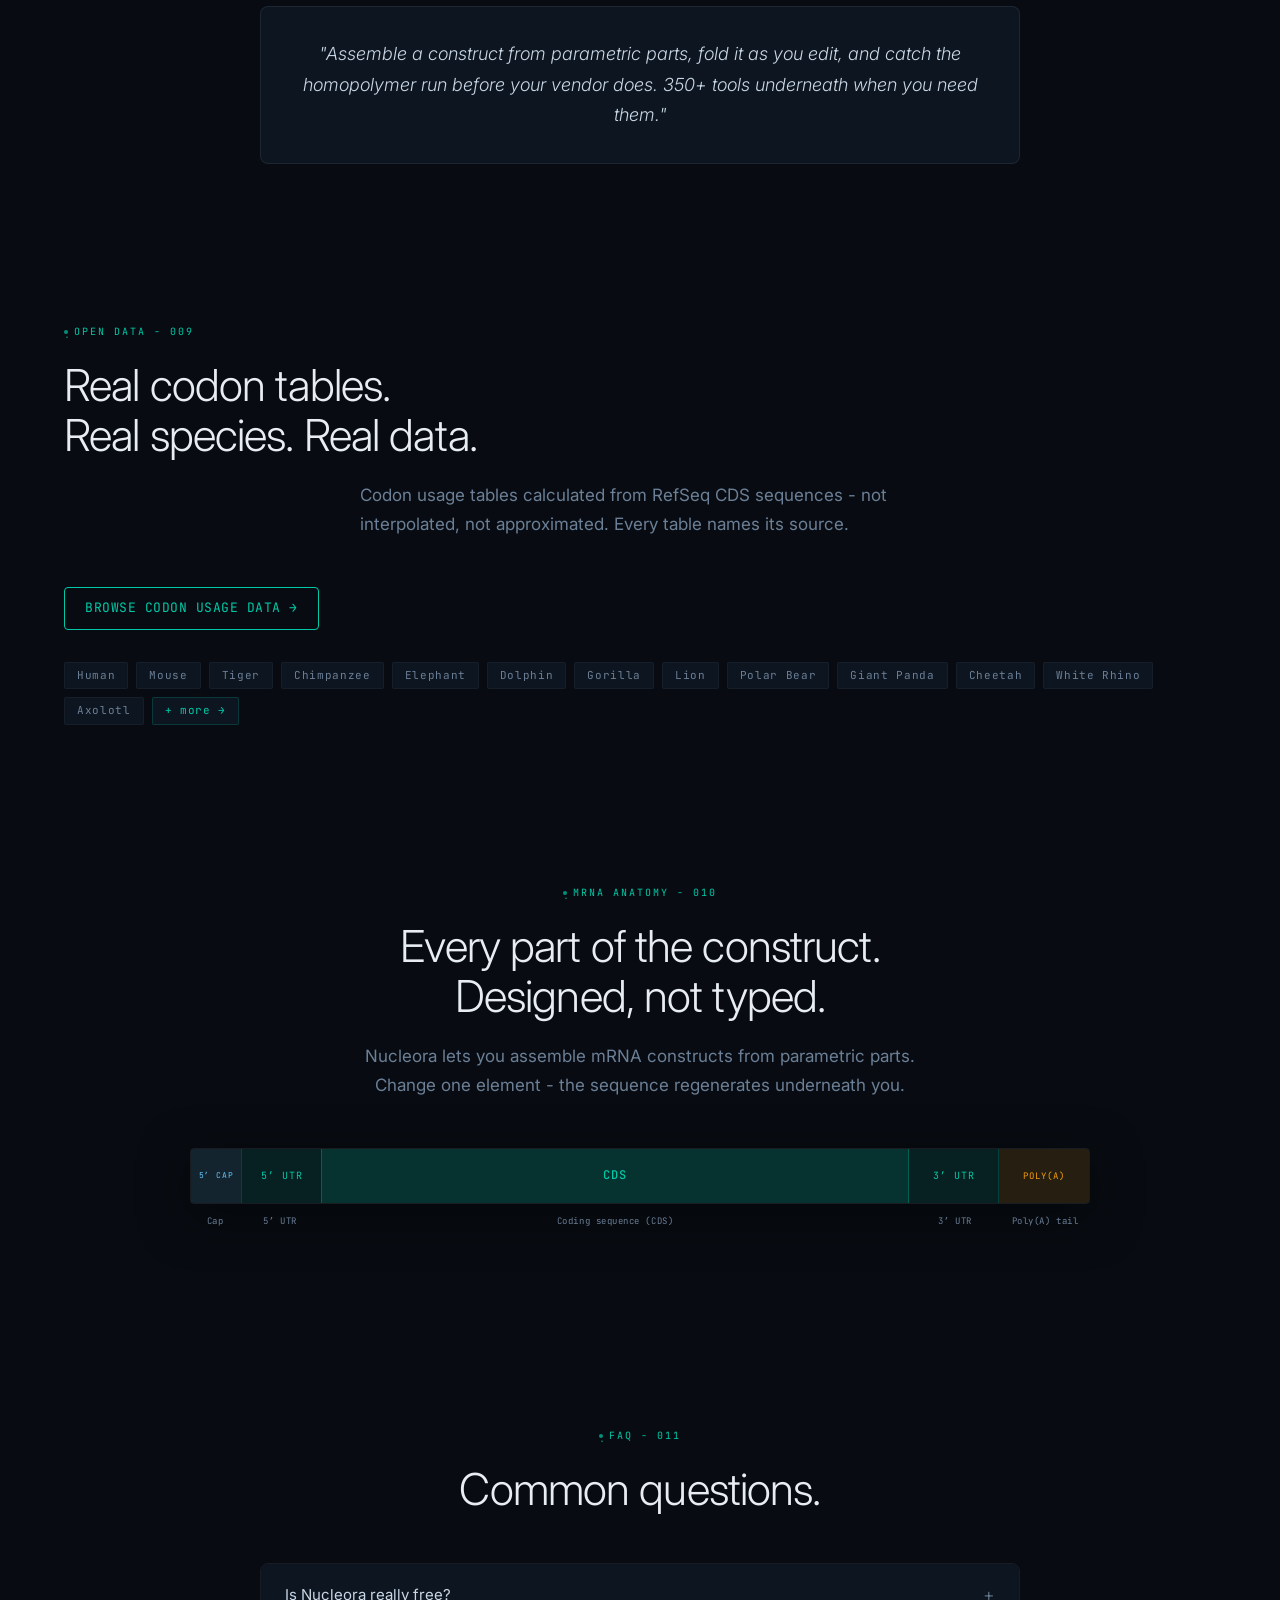
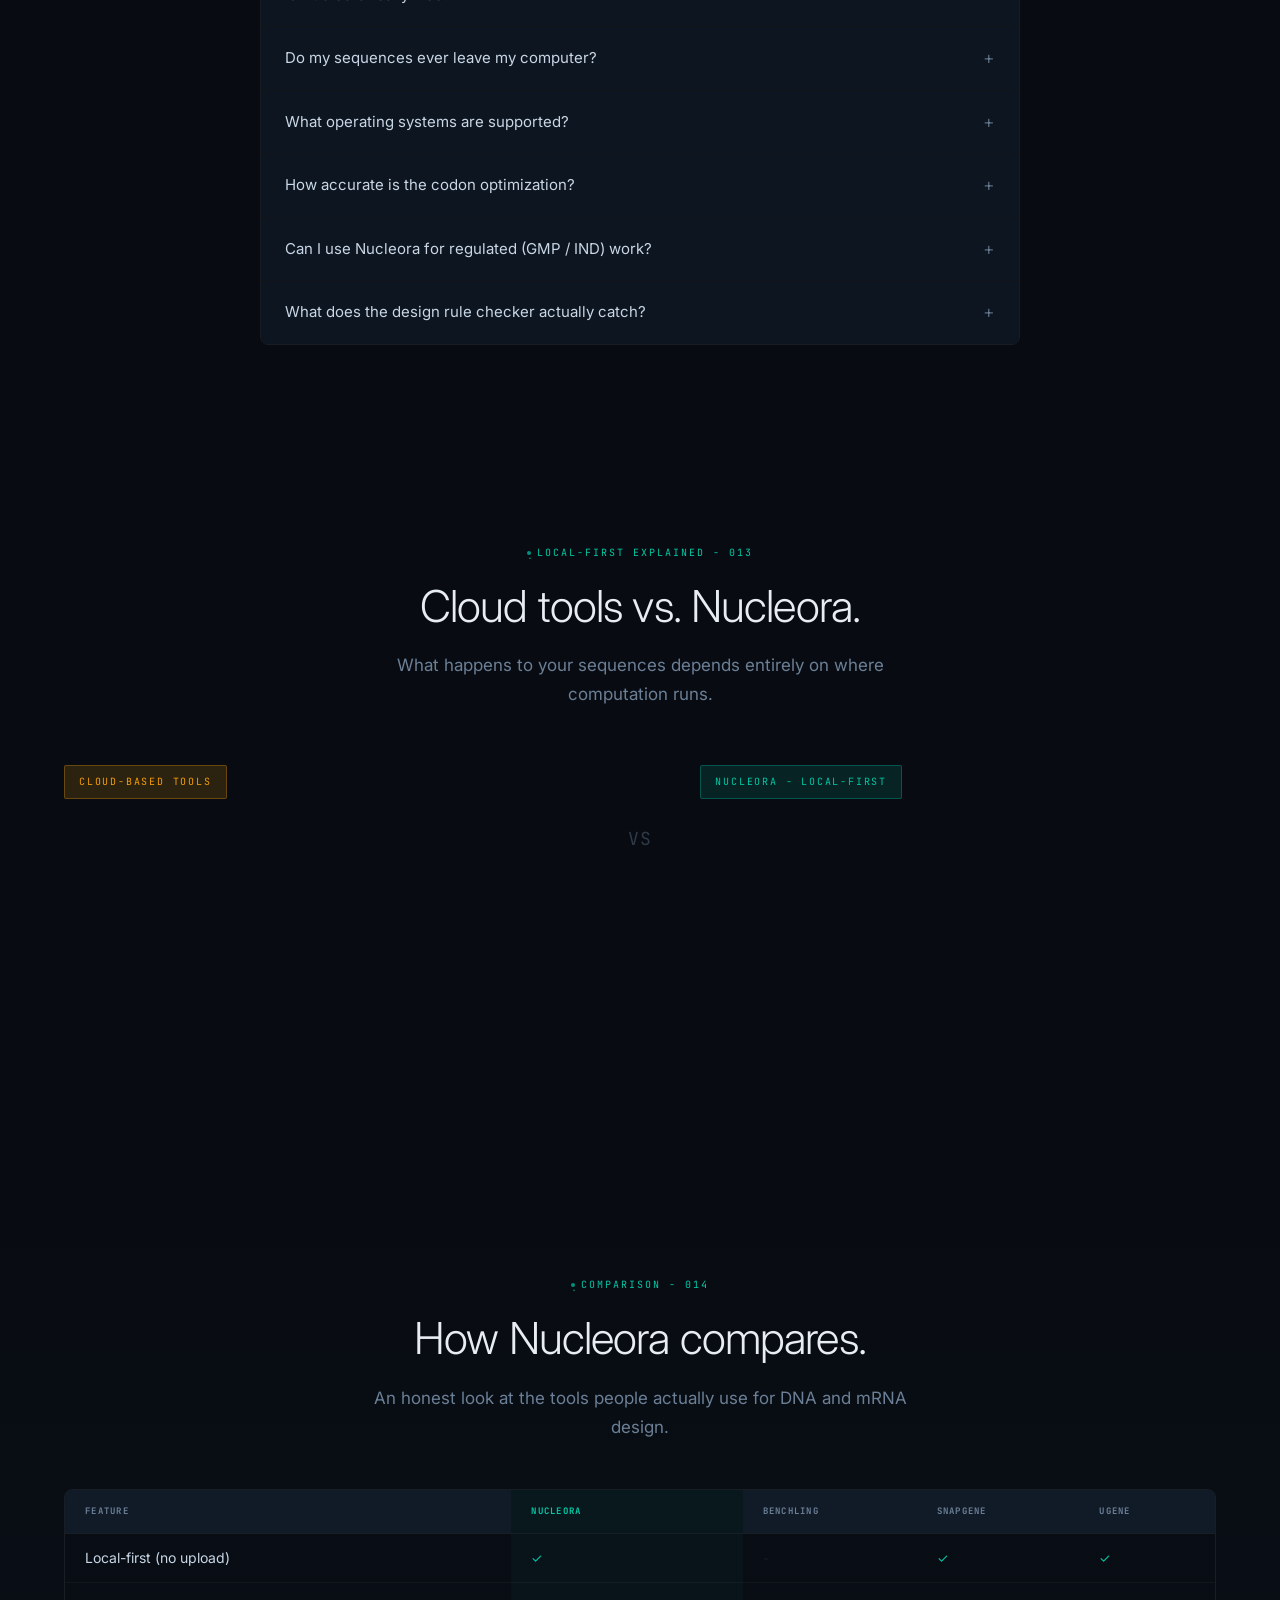
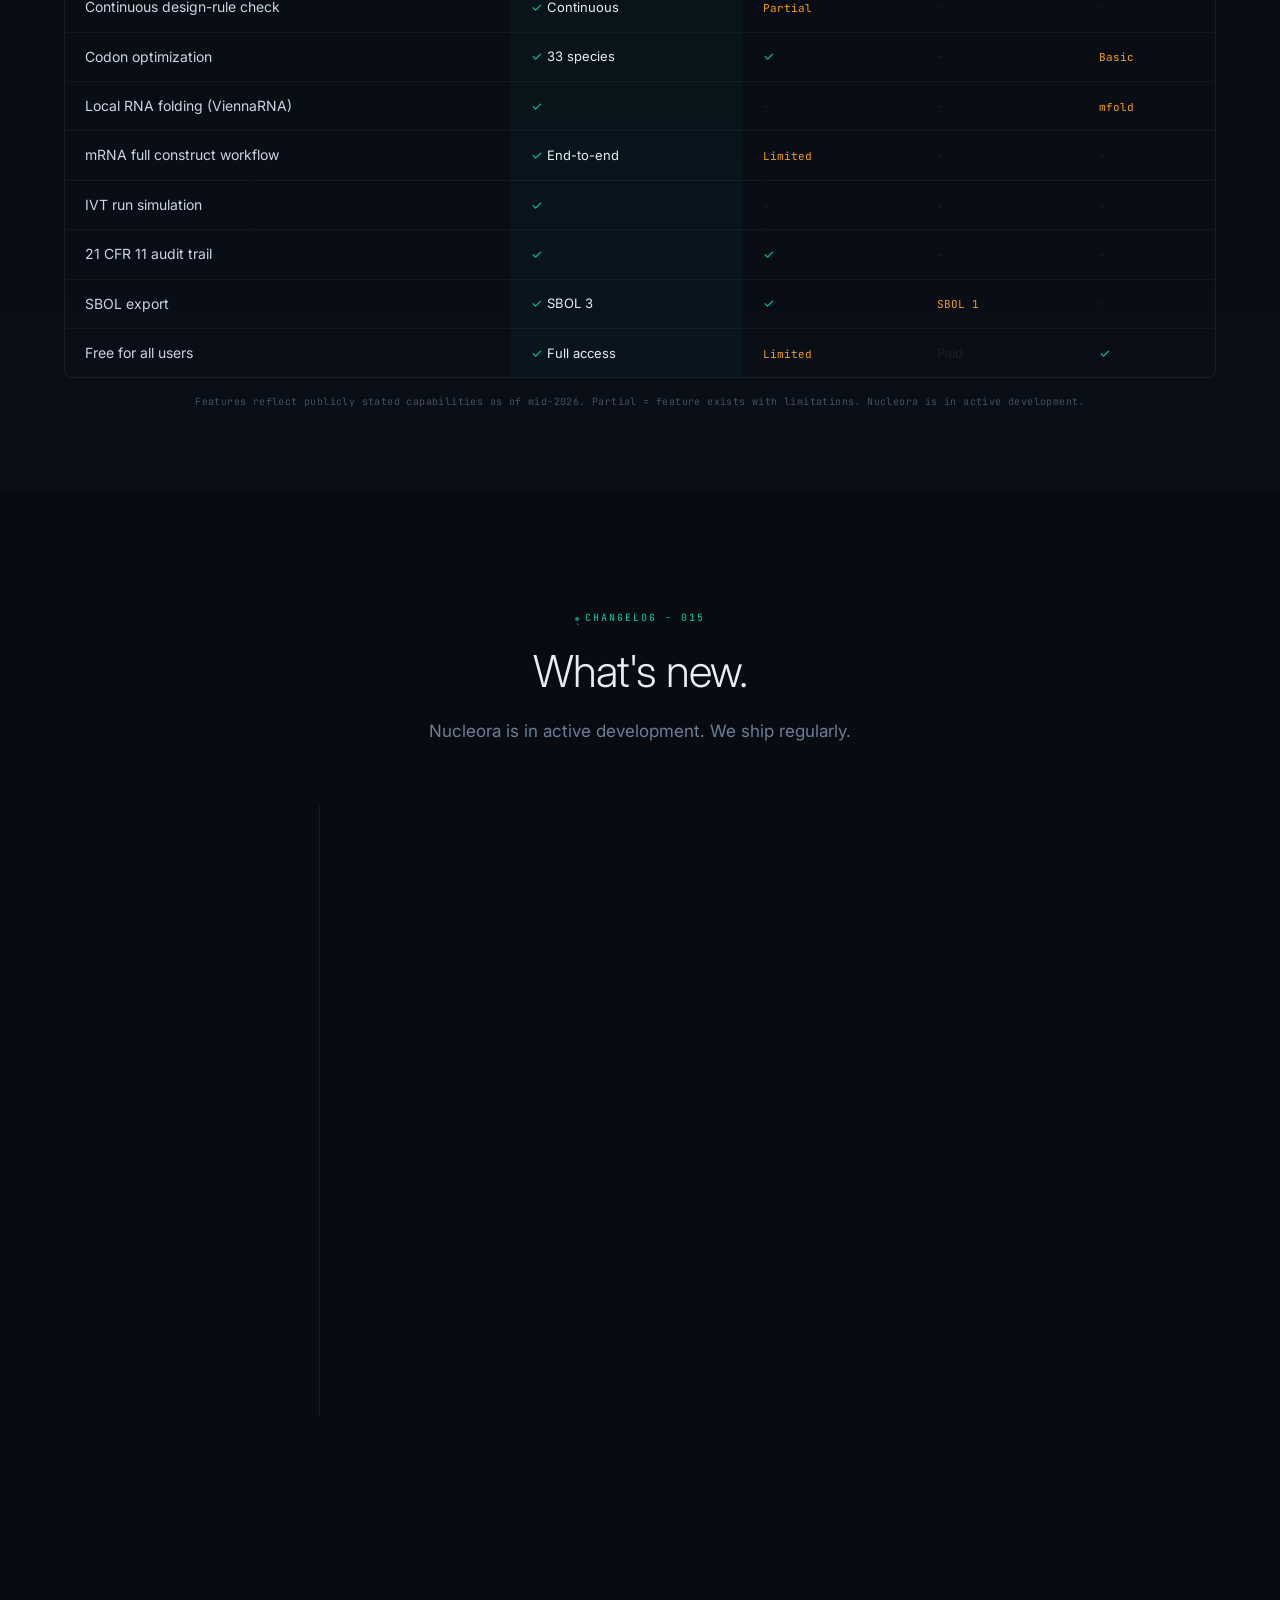
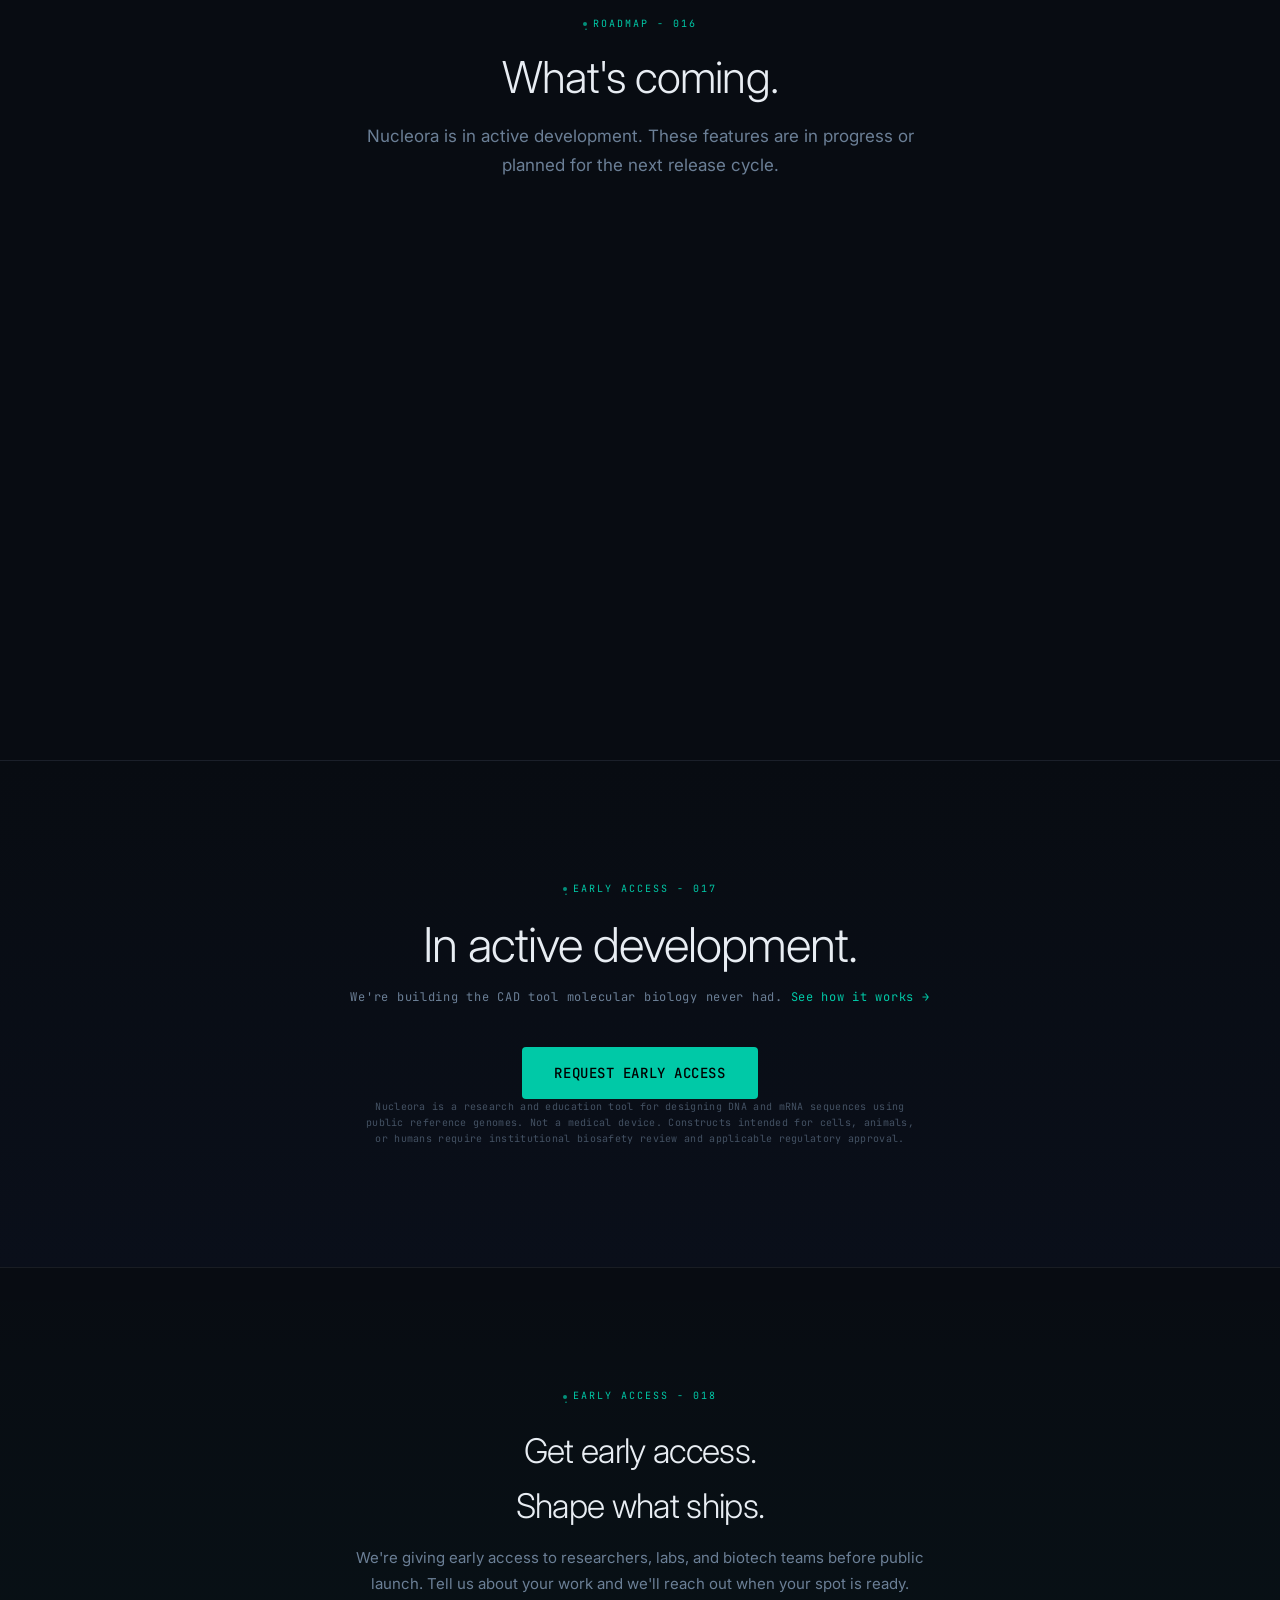
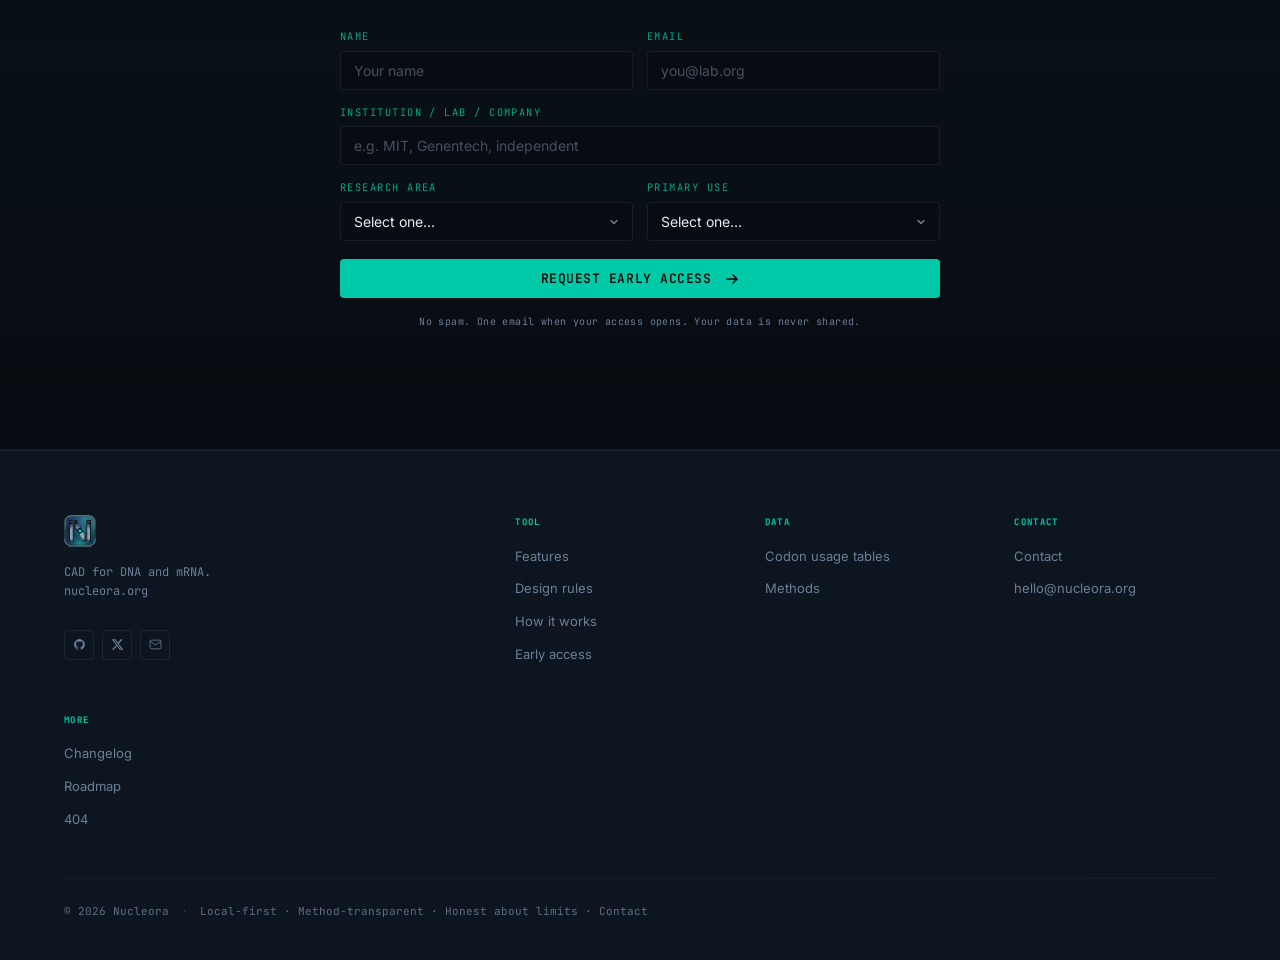
==== commit 2174e2cf: "Replace logo with 3D Gemini-rendered N icon - New 3D app icon: three-bar N with cyan glow, metallic " ====
--- a/index.html
+++ b/index.html
@@ -73,7 +73,7 @@
 <div class="sr-live" id="srLive" aria-live="polite" aria-atomic="true"></div>
 <div class="page-loader" id="pageLoader"></div>
 <div class="status-bar" role="banner">
-  <span class="status-bar-inner"><span class="status-dot"></span>In development<span class="status-sep">/</span>macOS & Windows<span class="status-sep">/</span>Free while in development<span class="status-sep">/</span><a href="#newsletter">Join early access</a></span>
+  <span class="status-bar-inner"><span class="status-dot"></span>In development<span class="status-sep">/</span><a href="#newsletter">Join early access</a></span>
 </div>
 <div class="scroll-progress" id="scrollProgress" role="progressbar" aria-label="Page scroll progress" aria-valuenow="0" aria-valuemin="0" aria-valuemax="100"></div>
 <a class="skip-link" href="#main-content">Skip to content</a>
@@ -82,7 +82,7 @@
 <nav class="site-nav" id="site-nav" role="navigation" aria-label="Site navigation">
   <div class="nav-inner">
     <a href="./" class="nav-logo" aria-label="Nucleora home">
-      <img src="assets/img/logo.png?v=2" alt="Nucleora" class="nav-logo-img" width="28" height="28">
+      <img src="assets/img/logo.png?v=3" alt="Nucleora" class="nav-logo-img" width="28" height="28">
       <span class="nav-logo-text">Nucleora</span>
     </a>
     <ul class="nav-links" id="navLinks">
@@ -950,20 +950,12 @@
   <div class="container">
     <div class="download-inner" role="region">
       <p class="section-label mono center">EARLY ACCESS - 017</p>
-      <h2 class="download-heading center">In active development.<br>macOS and Windows.</h2>
+      <h2 class="download-heading center">In active development.</h2>
       <p class="download-sub center mono">We're building the CAD tool molecular biology never had. <a href="how-it-works.html" style="color:var(--accent)">See how it works →</a></p>
-      <div class="platform-badges" aria-hidden="true">
-        <span class="platform-badge" title="Apple Silicon (M1-M4)">Apple Silicon</span>
-        <span class="platform-badge" title="Intel Mac">Intel Mac</span>
-        <span class="platform-badge" title="Windows 10 and 11">Windows 10/11</span>
-        <span class="platform-badge" title="Linux build in progress">Linux - coming</span>
-      </div>
       <div style="margin: 2.5rem auto 0; max-width: 480px; text-align: center;">
         <a href="#newsletter" class="btn-primary btn-lg" style="display:inline-flex;align-items:center;gap:0.5em;">
-          <svg width="16" height="16" viewBox="0 0 16 16" fill="currentColor" aria-hidden="true"><path d="M8 1a7 7 0 1 0 0 14A7 7 0 0 0 8 1zm.75 10.5h-1.5v-5h1.5v5zm0-6.5h-1.5V3.5h1.5V5z"/></svg>
-          Get notified at launch
+          Request early access
         </a>
-        <p class="mono center" style="margin-top:1rem;font-size:0.78rem;opacity:0.55;">Free at launch · No account required · macOS 12+ &amp; Windows 10/11</p>
       </div>
       <p class="download-disclaimer mono center">Nucleora is a research and education tool for designing DNA and mRNA sequences using public reference genomes. Not a medical device. Constructs intended for cells, animals, or humans require institutional biosafety review and applicable regulatory approval.</p>
     </div>
@@ -1047,7 +1039,7 @@
   <div class="container">
     <div class="footer-grid">
       <div class="footer-brand">
-        <img src="assets/img/logo.png?v=2" alt="Nucleora" class="footer-logo" loading="lazy" width="32" height="32">
+        <img src="assets/img/logo.png?v=3" alt="Nucleora" class="footer-logo" loading="lazy" width="32" height="32">
         <p class="mono">CAD for DNA and mRNA.<br>nucleora.org</p>
         <div class="footer-social" aria-label="Nucleora on social media">
           <a href="https://github.com/NucleoraGene" class="footer-social-a" aria-label="Nucleora on GitHub" rel="noopener noreferrer" target="_blank">
@@ -1130,7 +1122,7 @@
 
 <!-- MOBILE BOTTOM CTA BAR -->
 <div class="mobile-cta-bar" id="mobileCta" aria-label="Nucleora early access">
-  <span class="mobile-cta-text mono">In development · macOS &amp; Windows</span>
+  <span class="mobile-cta-text mono">In development</span>
   <a href="#newsletter" class="btn-primary" onclick="document.getElementById('mobileCta').style.display='none'">Join early access</a>
 </div>
 
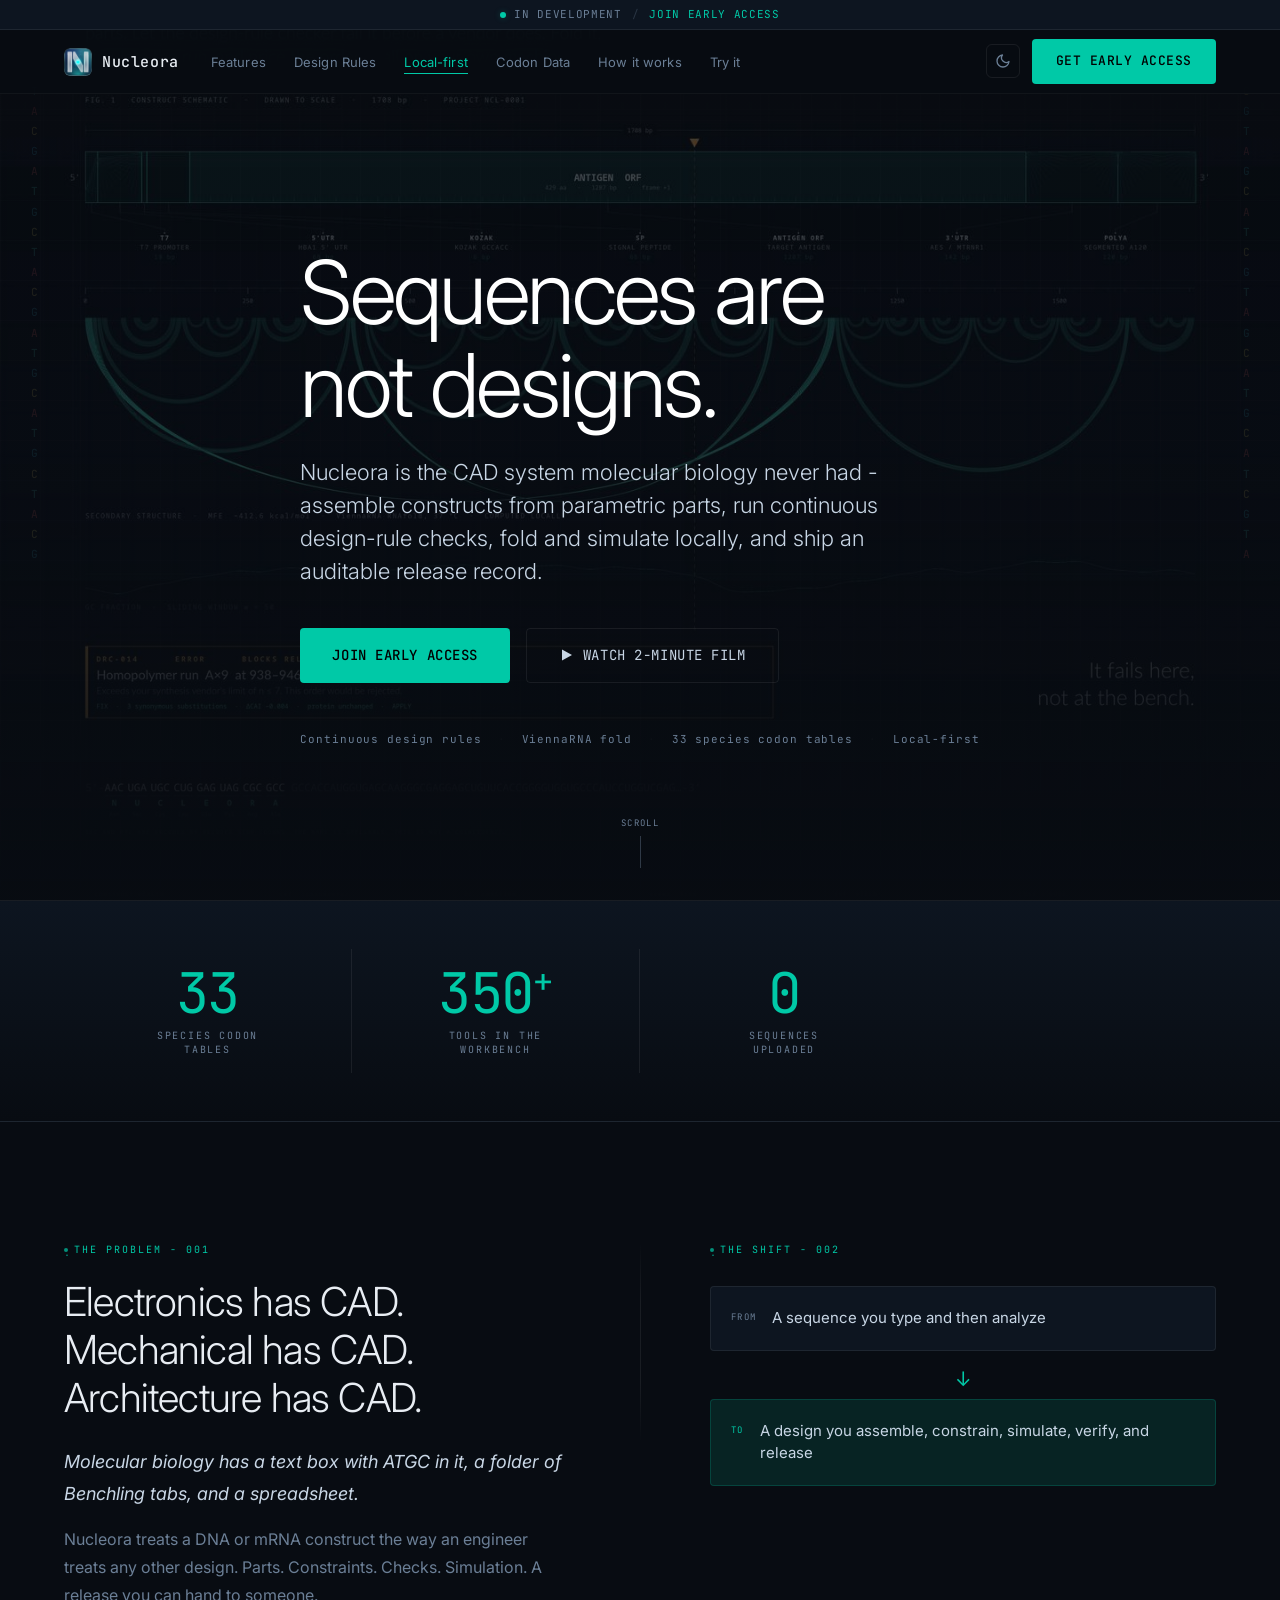
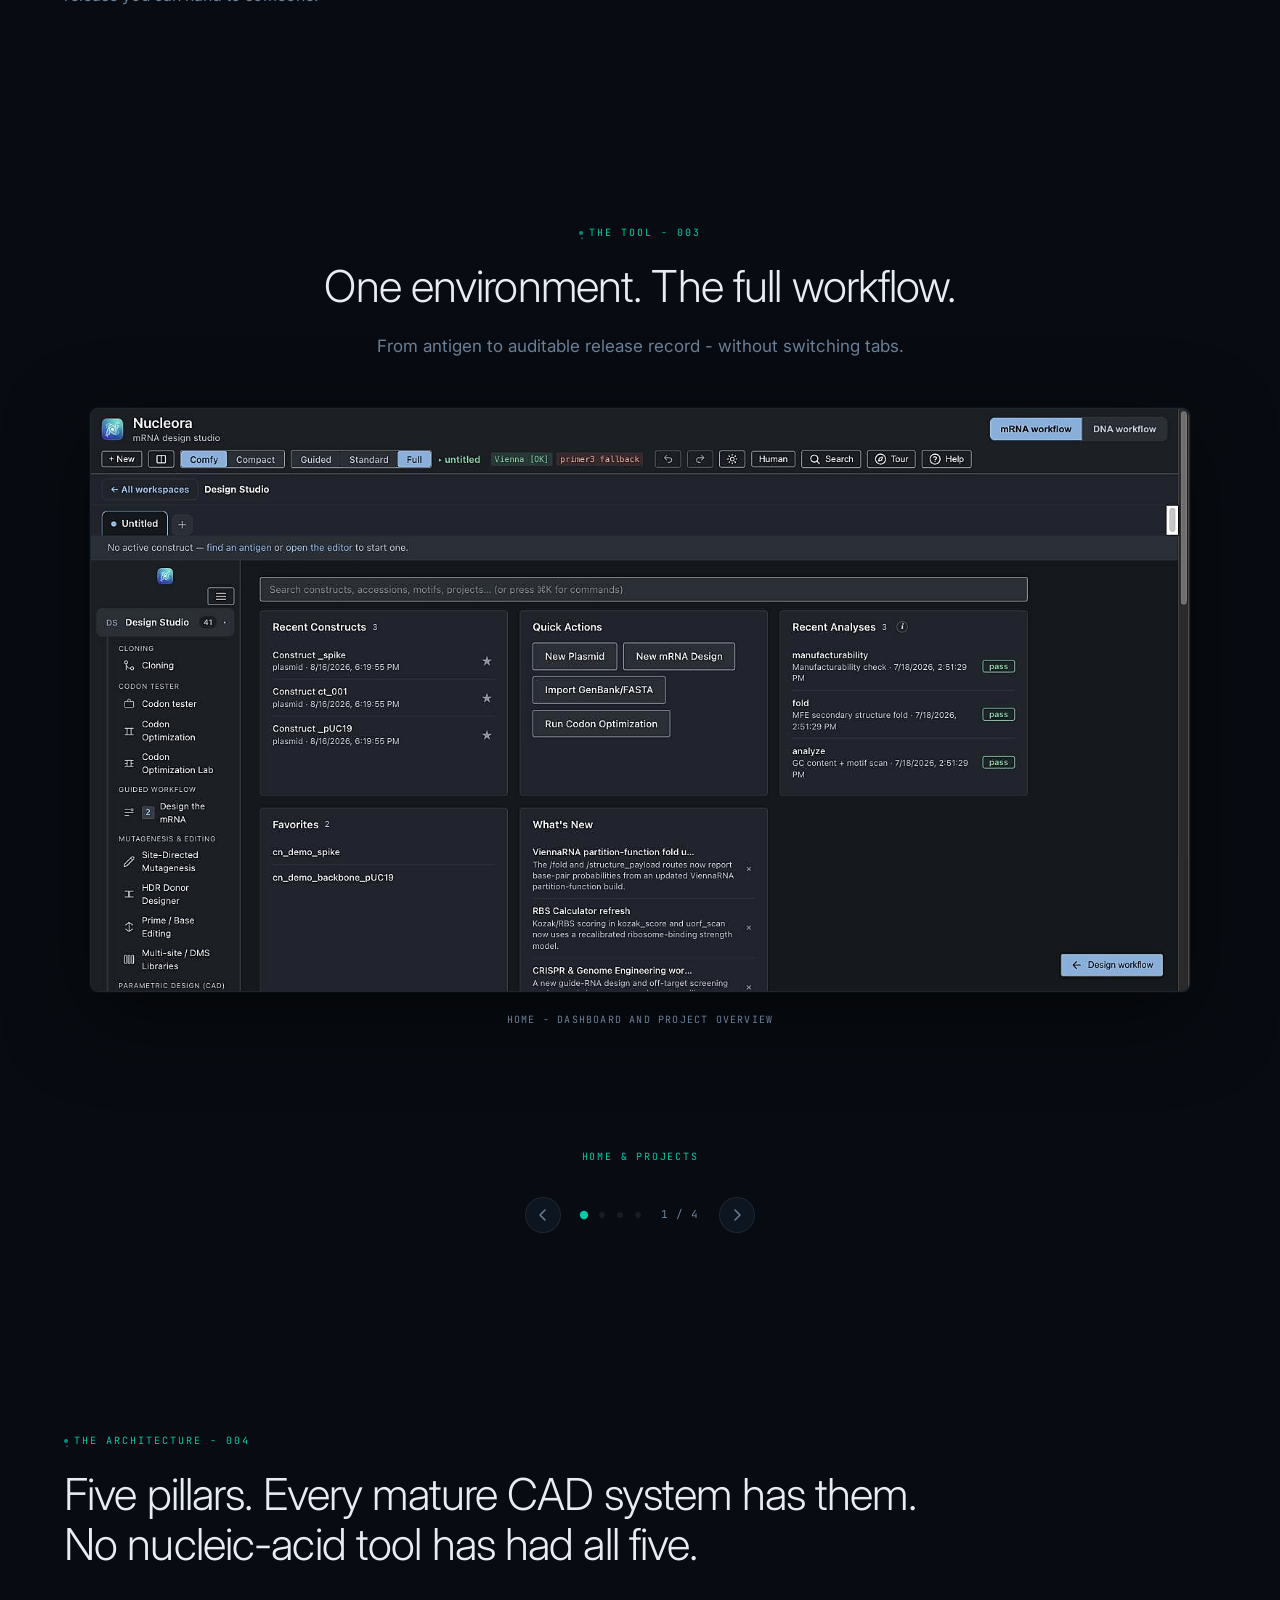
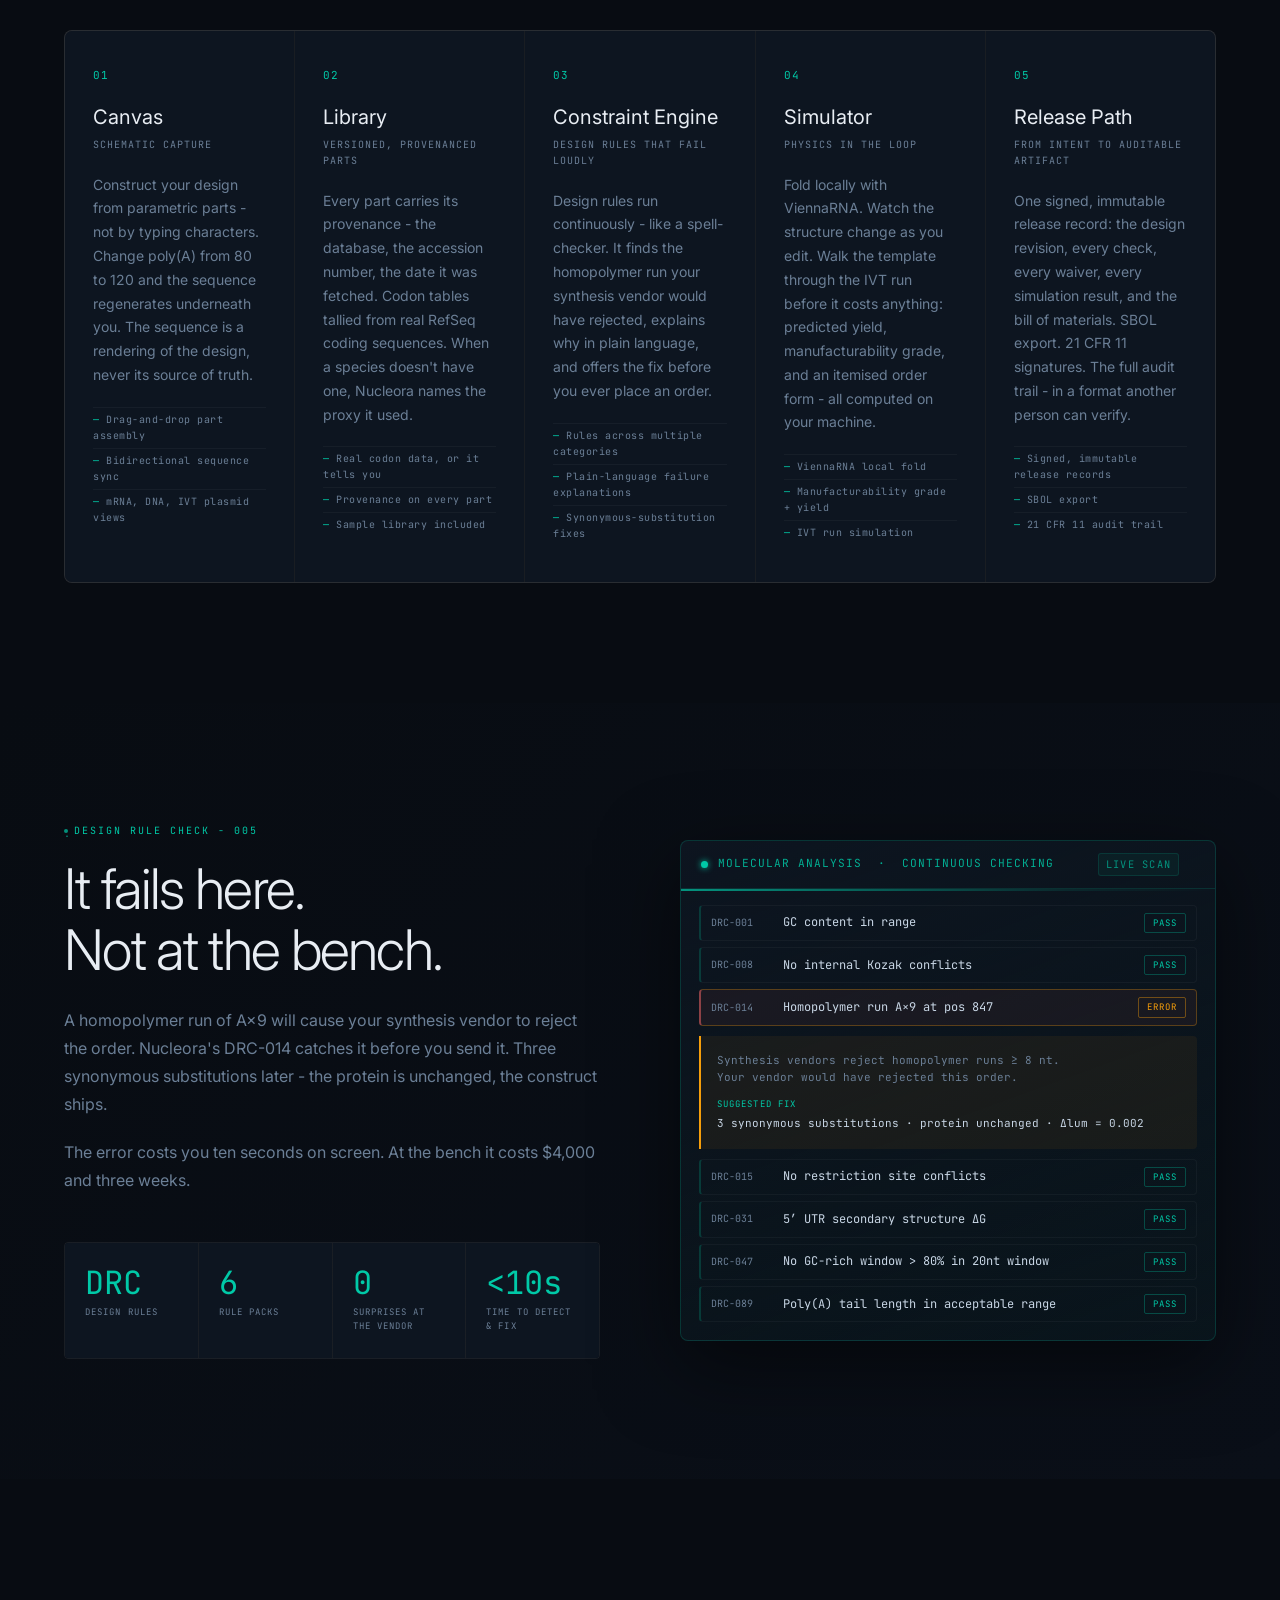
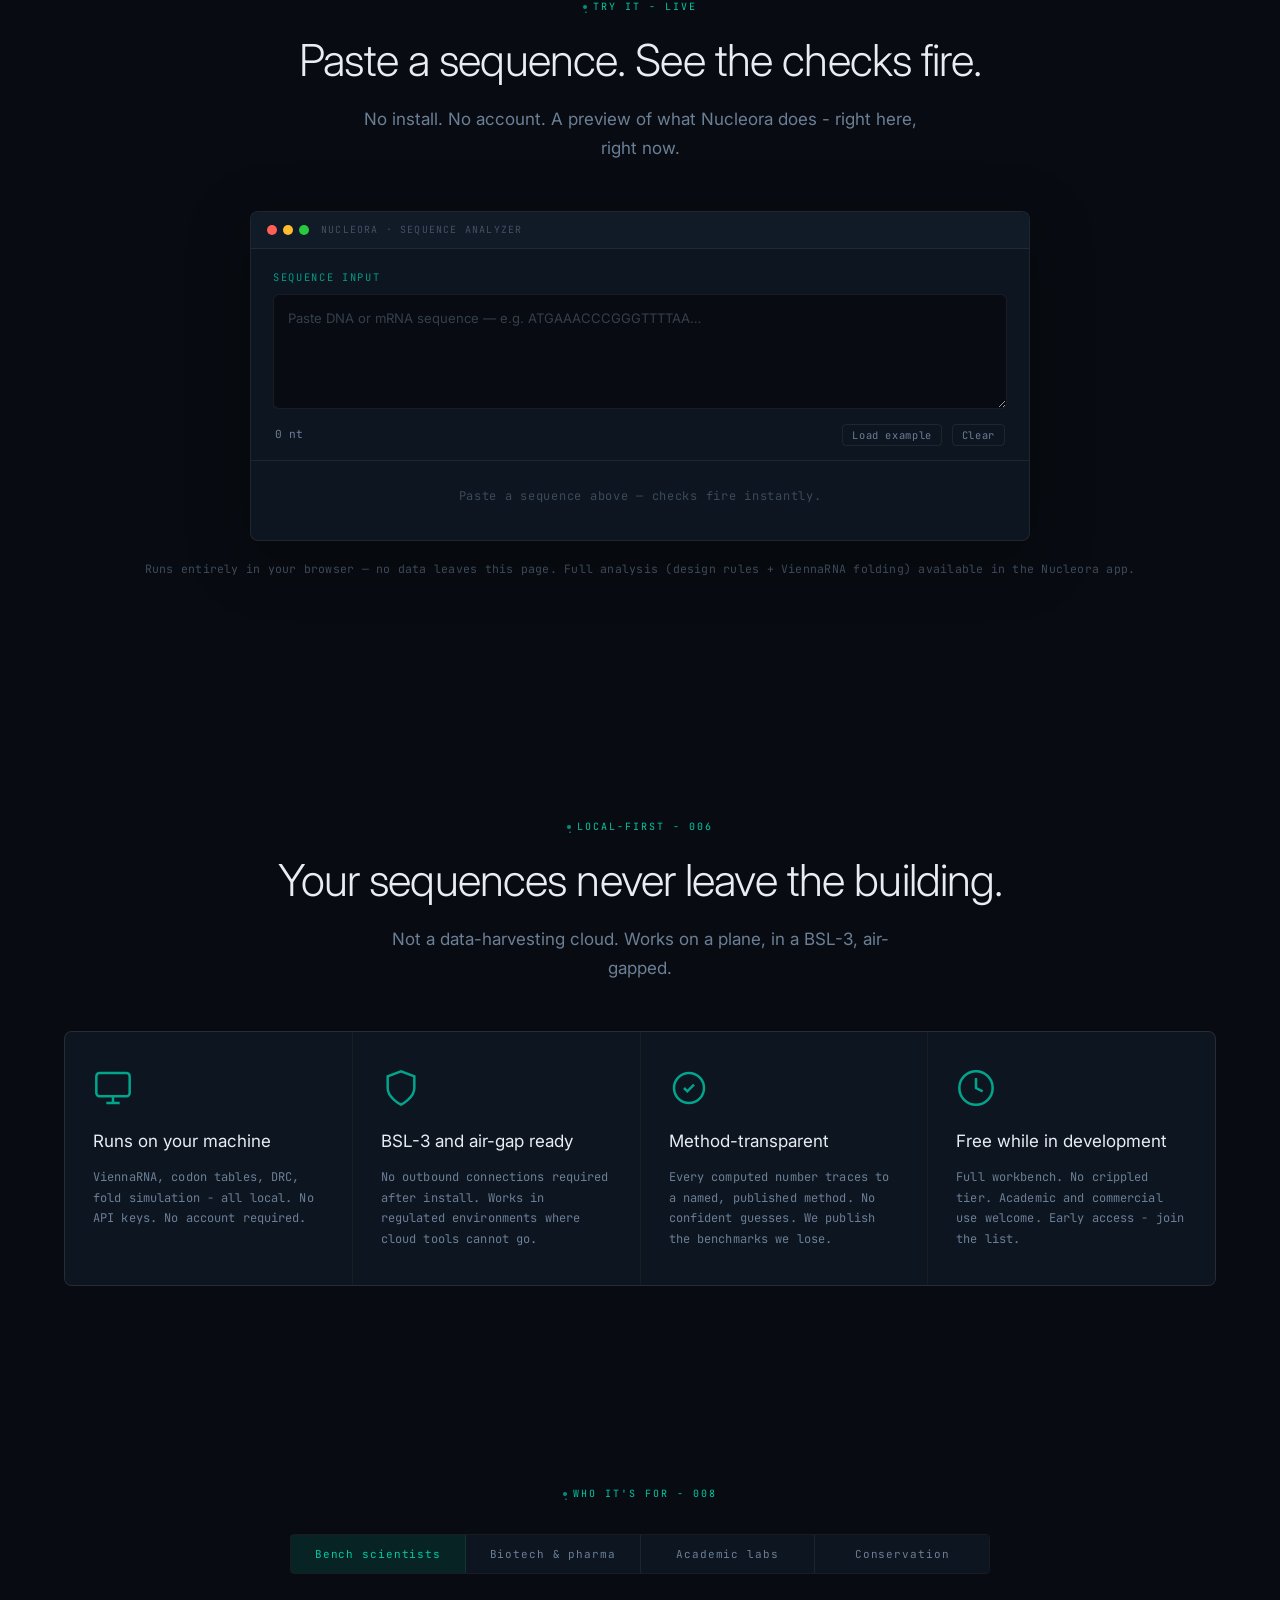
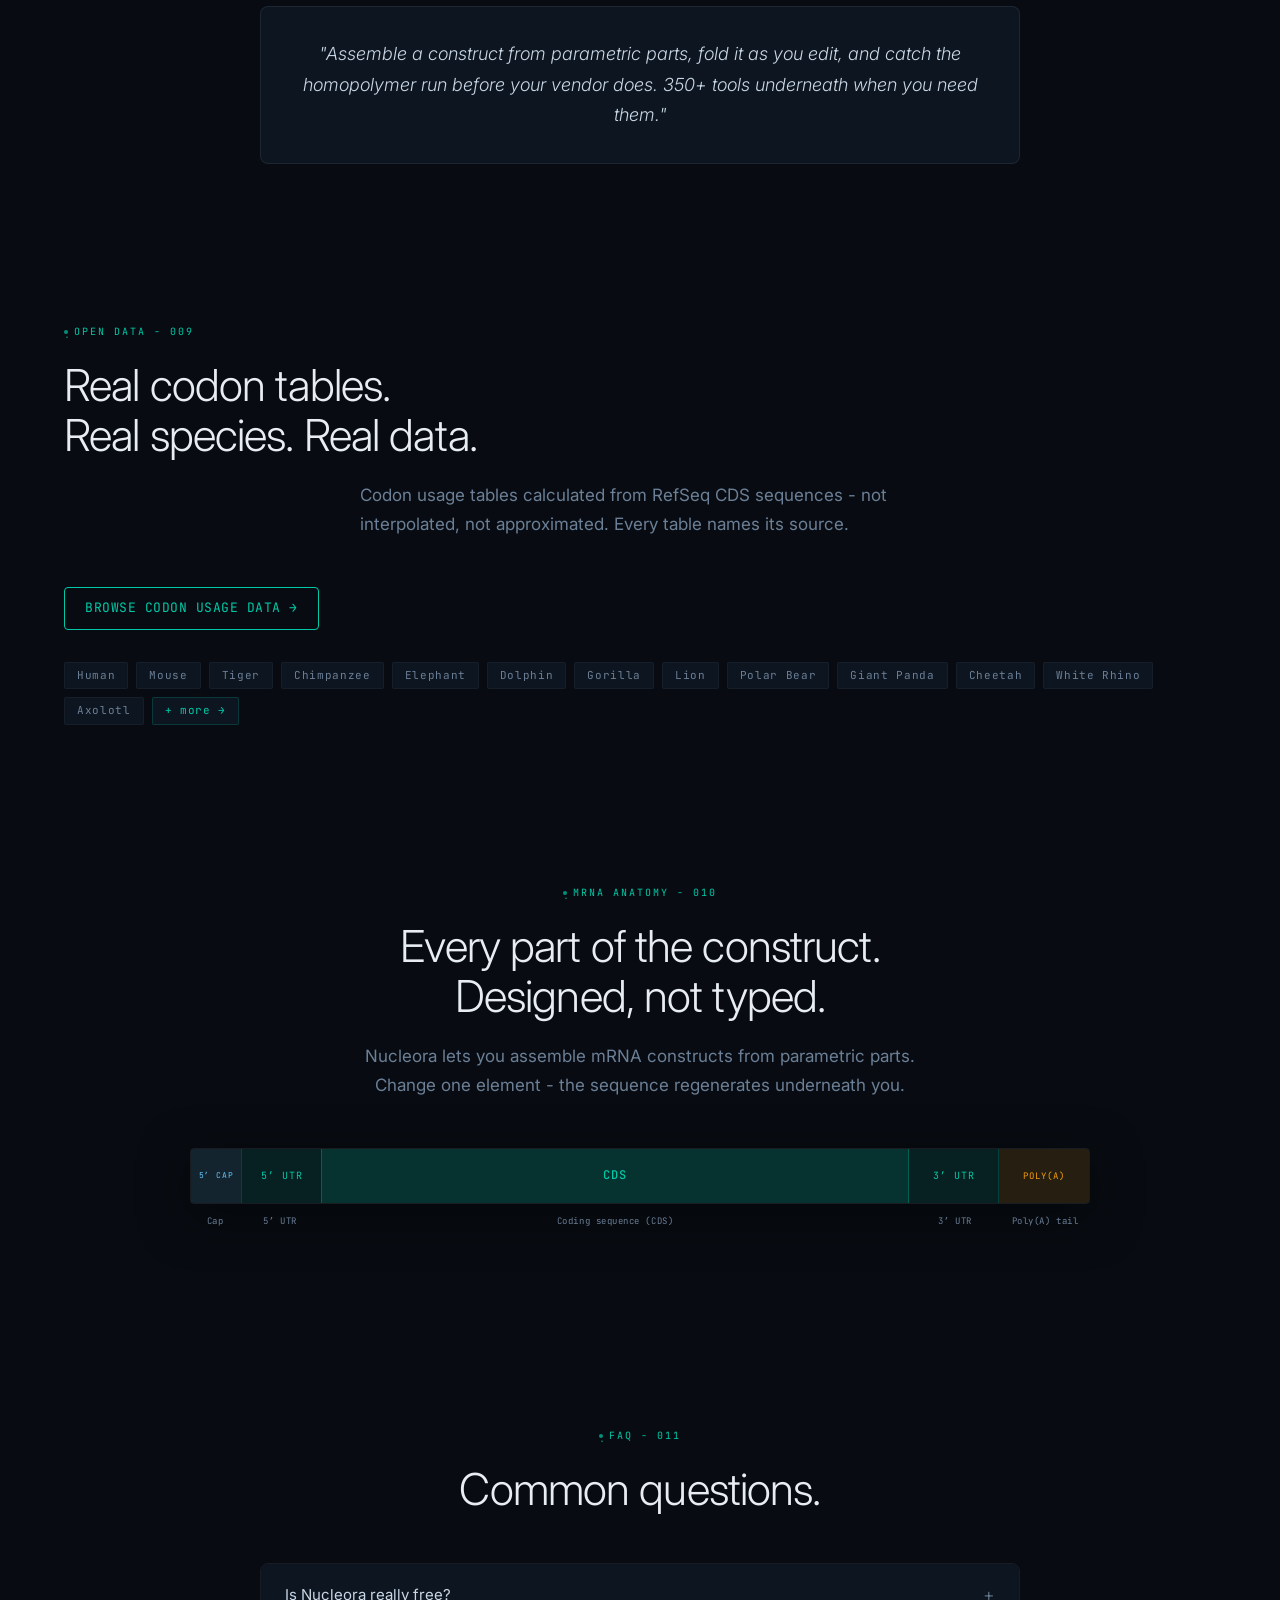
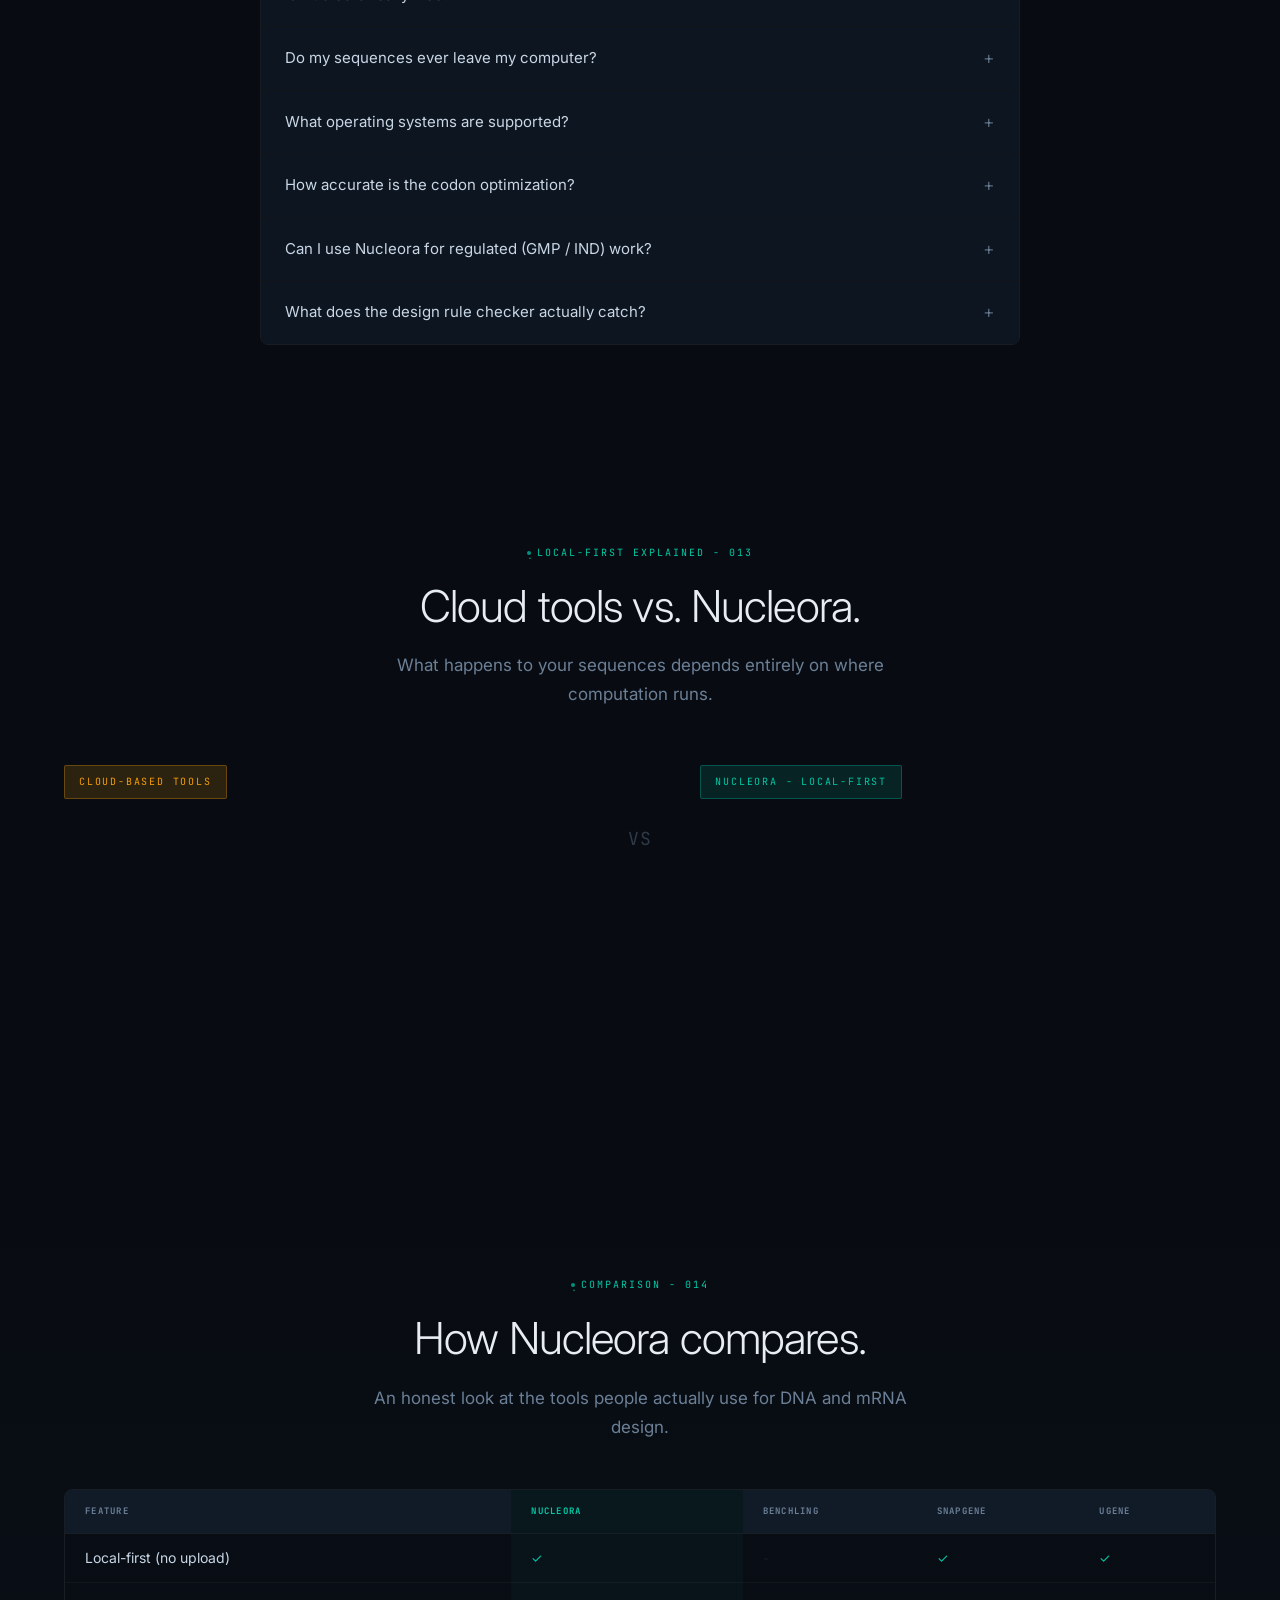
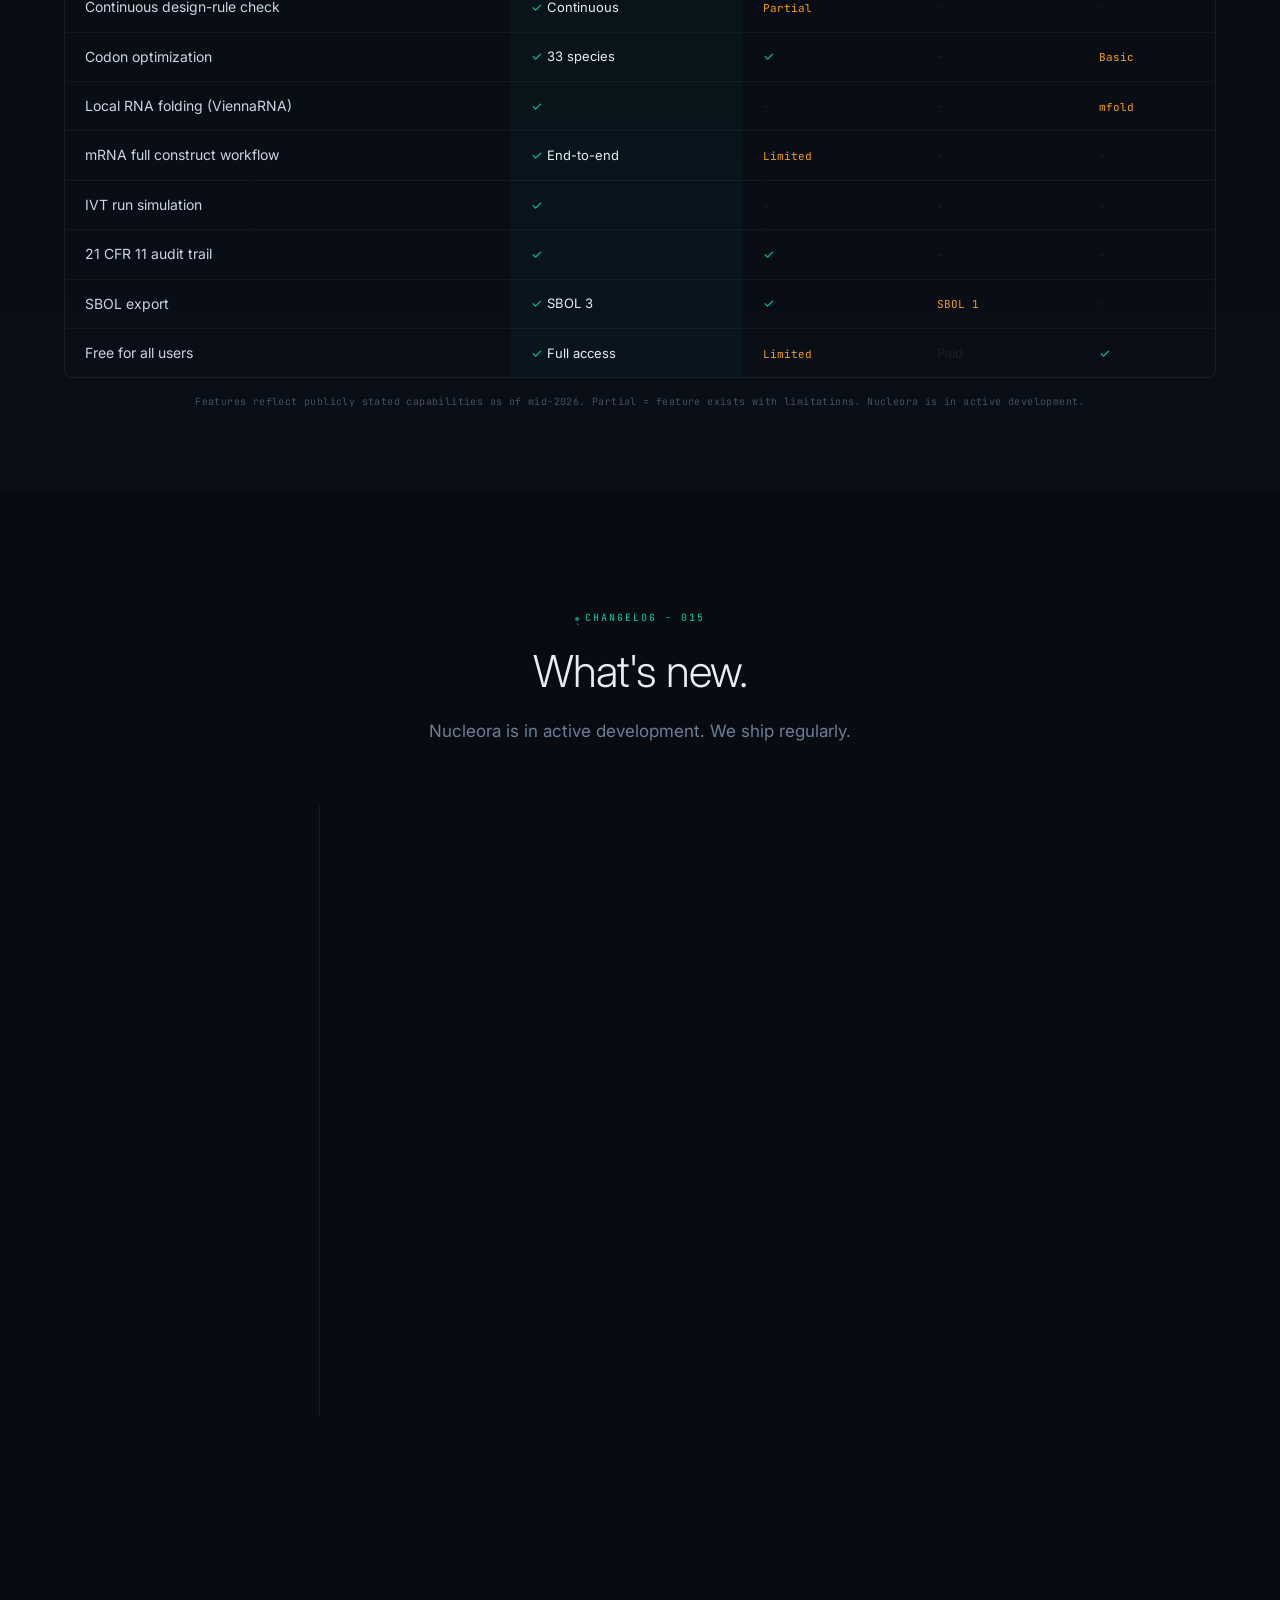
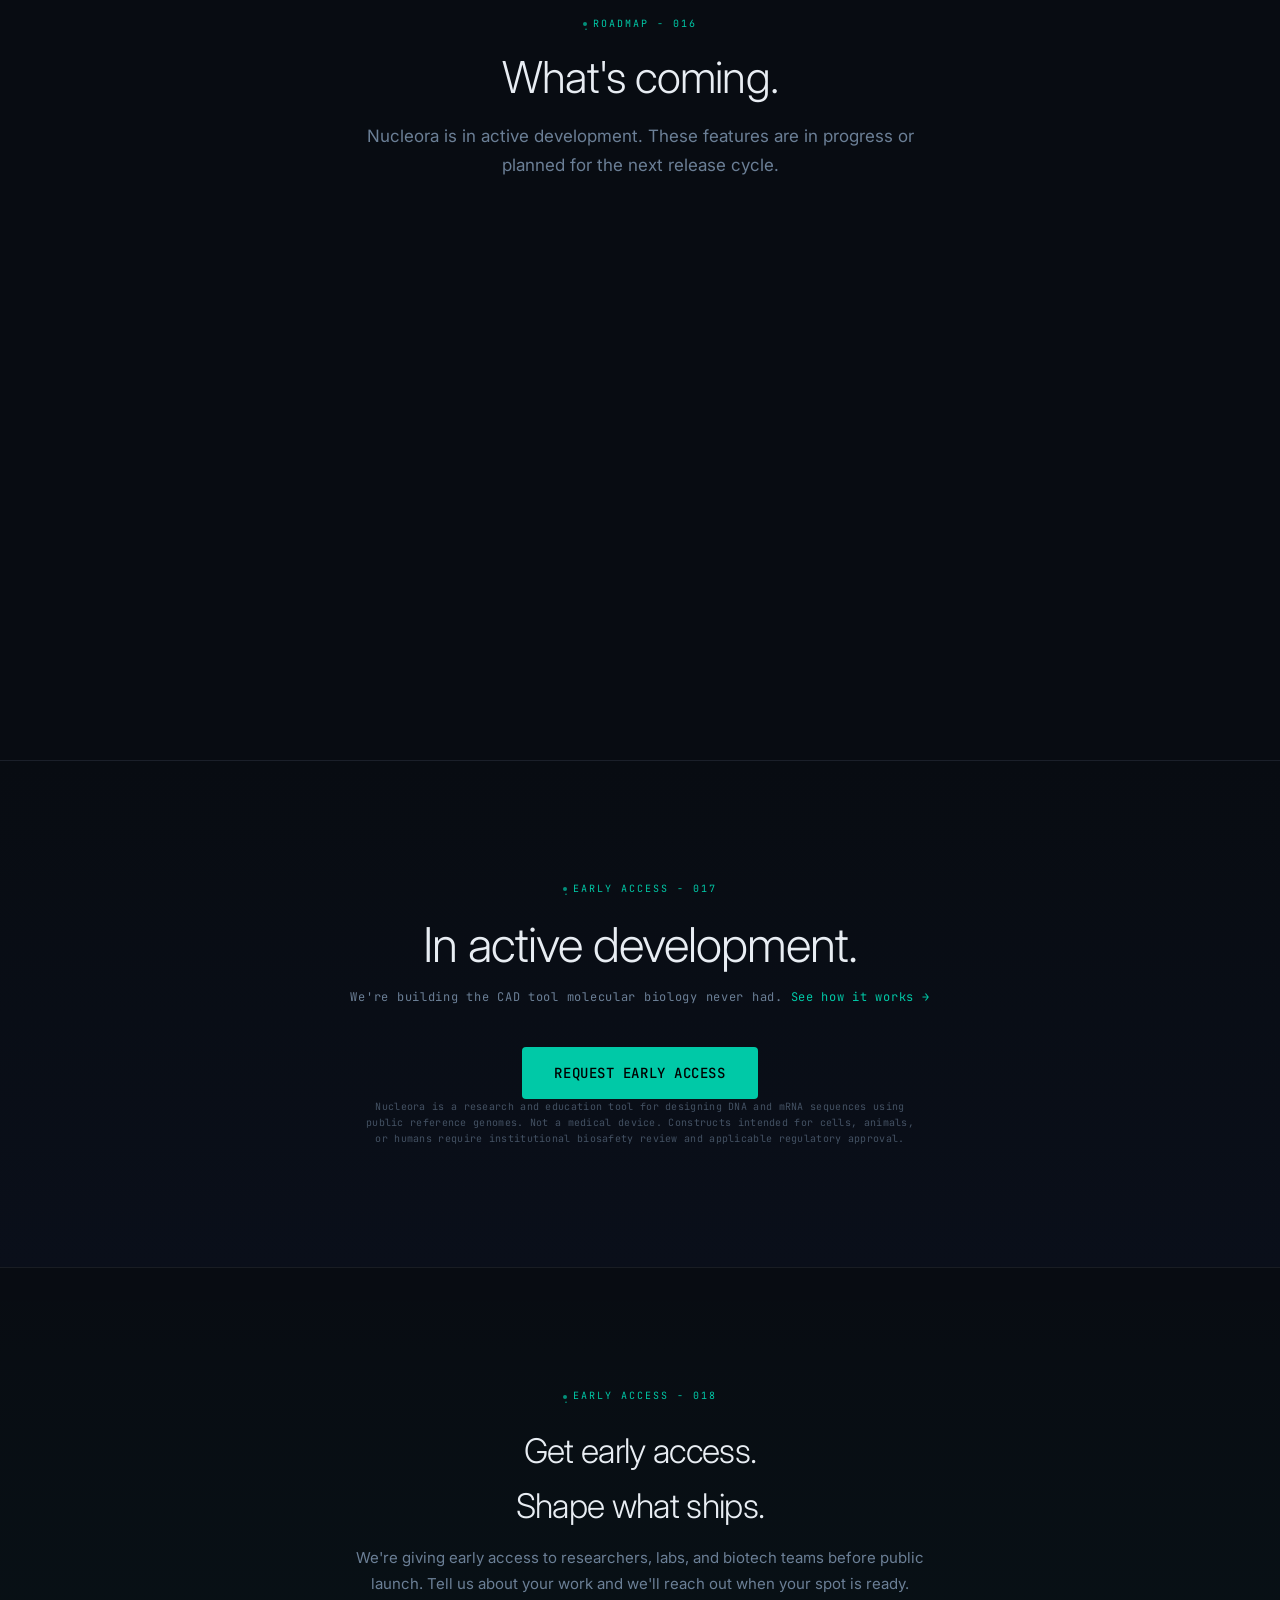
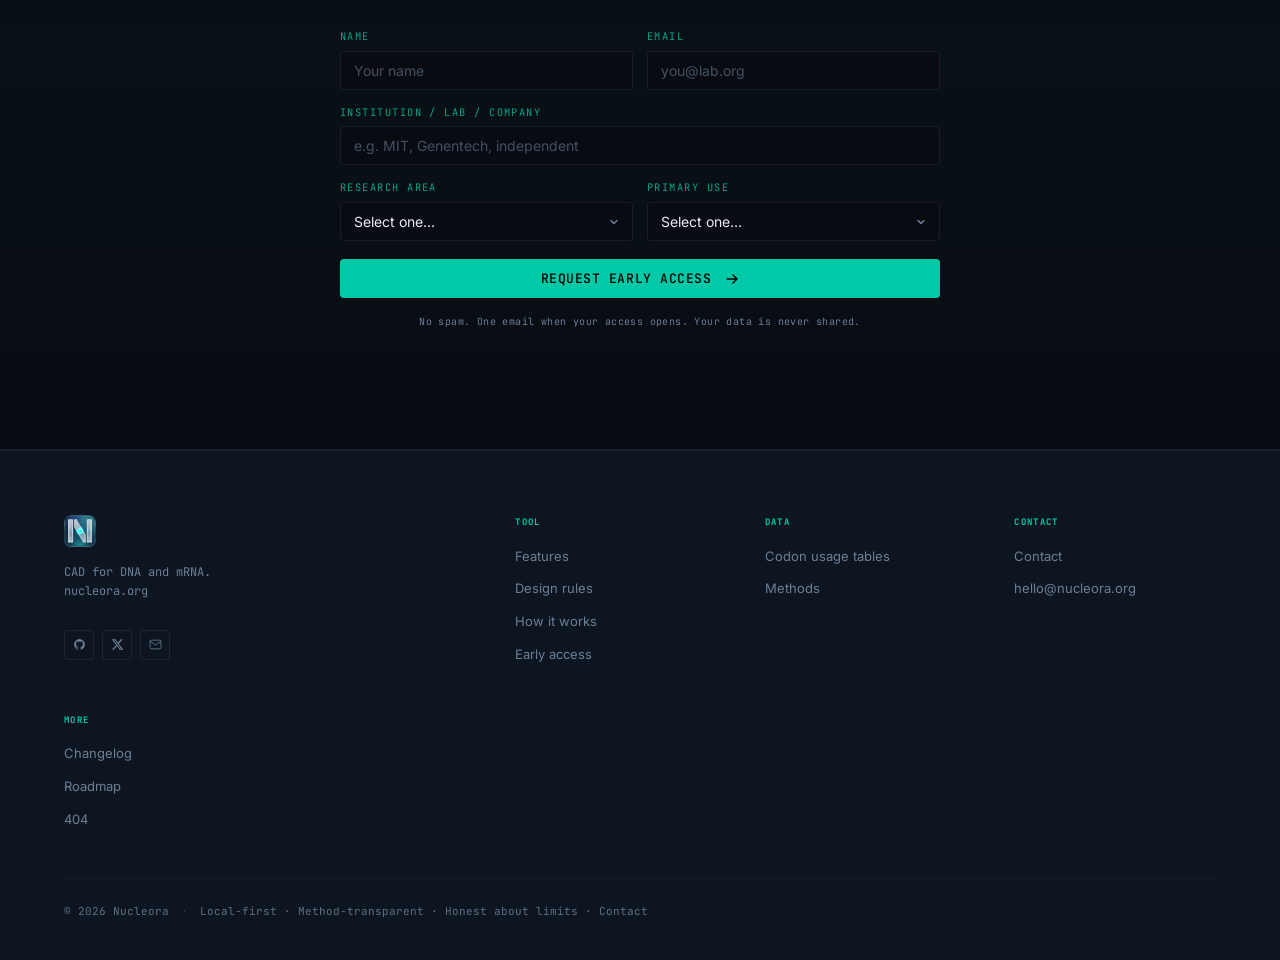
==== commit 47e72298: "Add border-radius 22% to logo imgs - CSS clips bezel fringe" ====
--- a/index.html
+++ b/index.html
@@ -26,7 +26,7 @@
   <link rel="sitemap" type="application/xml" href="sitemap.xml">
   <link rel="manifest" href="manifest.json">
   <link rel="dns-prefetch" href="//fonts.googleapis.com">
-  <link rel="stylesheet" href="assets/css/main.css?v=2">
+  <link rel="stylesheet" href="assets/css/main.css?v=3">
   <link rel="preconnect" href="https://fonts.googleapis.com" crossorigin>
   <link href="https://fonts.googleapis.com/css2?family=Inter:wght@300;400;500&family=JetBrains+Mono:wght@400;500&display=swap" rel="stylesheet">
   <script type="application/ld+json">
--- a/assets/css/main.css
+++ b/assets/css/main.css
@@ -201,7 +201,7 @@
   text-decoration: none;
   flex-shrink: 0;
 }
-.nav-logo-img { width: 28px; height: 28px; object-fit: contain; }
+.nav-logo-img { width: 28px; height: 28px; object-fit: contain; border-radius: 22%; }
 .nav-logo-text {
   font-family: var(--ff-mono);
   font-size: 15px;
@@ -929,7 +929,7 @@
 }
 
 .footer-brand { display: flex; flex-direction: column; gap: 16px; }
-.footer-logo { width: 32px; height: 32px; object-fit: contain; }
+.footer-logo { width: 32px; height: 32px; object-fit: contain; border-radius: 22%; }
 .footer-brand p { font-size: 12px; color: var(--text-dim); line-height: 1.6; }
 
 .footer-links { display: flex; flex-direction: column; gap: 12px; }
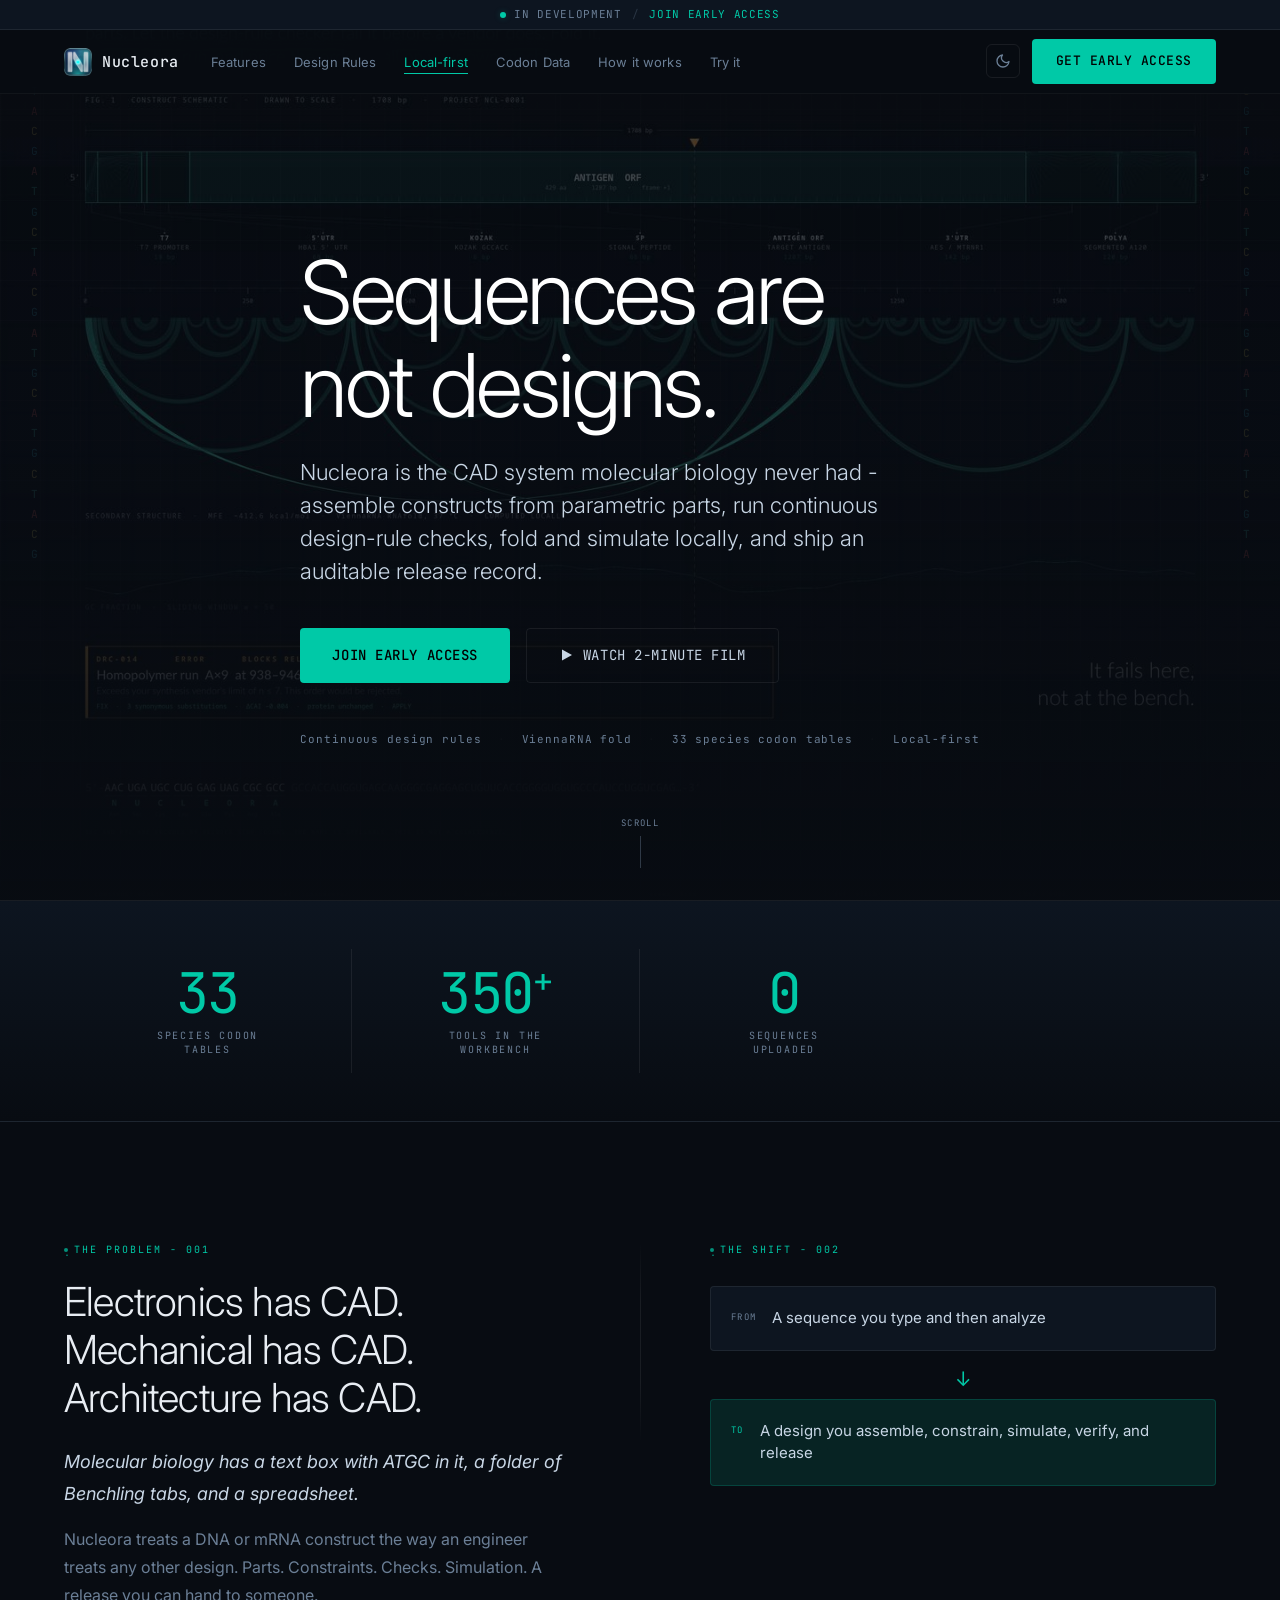
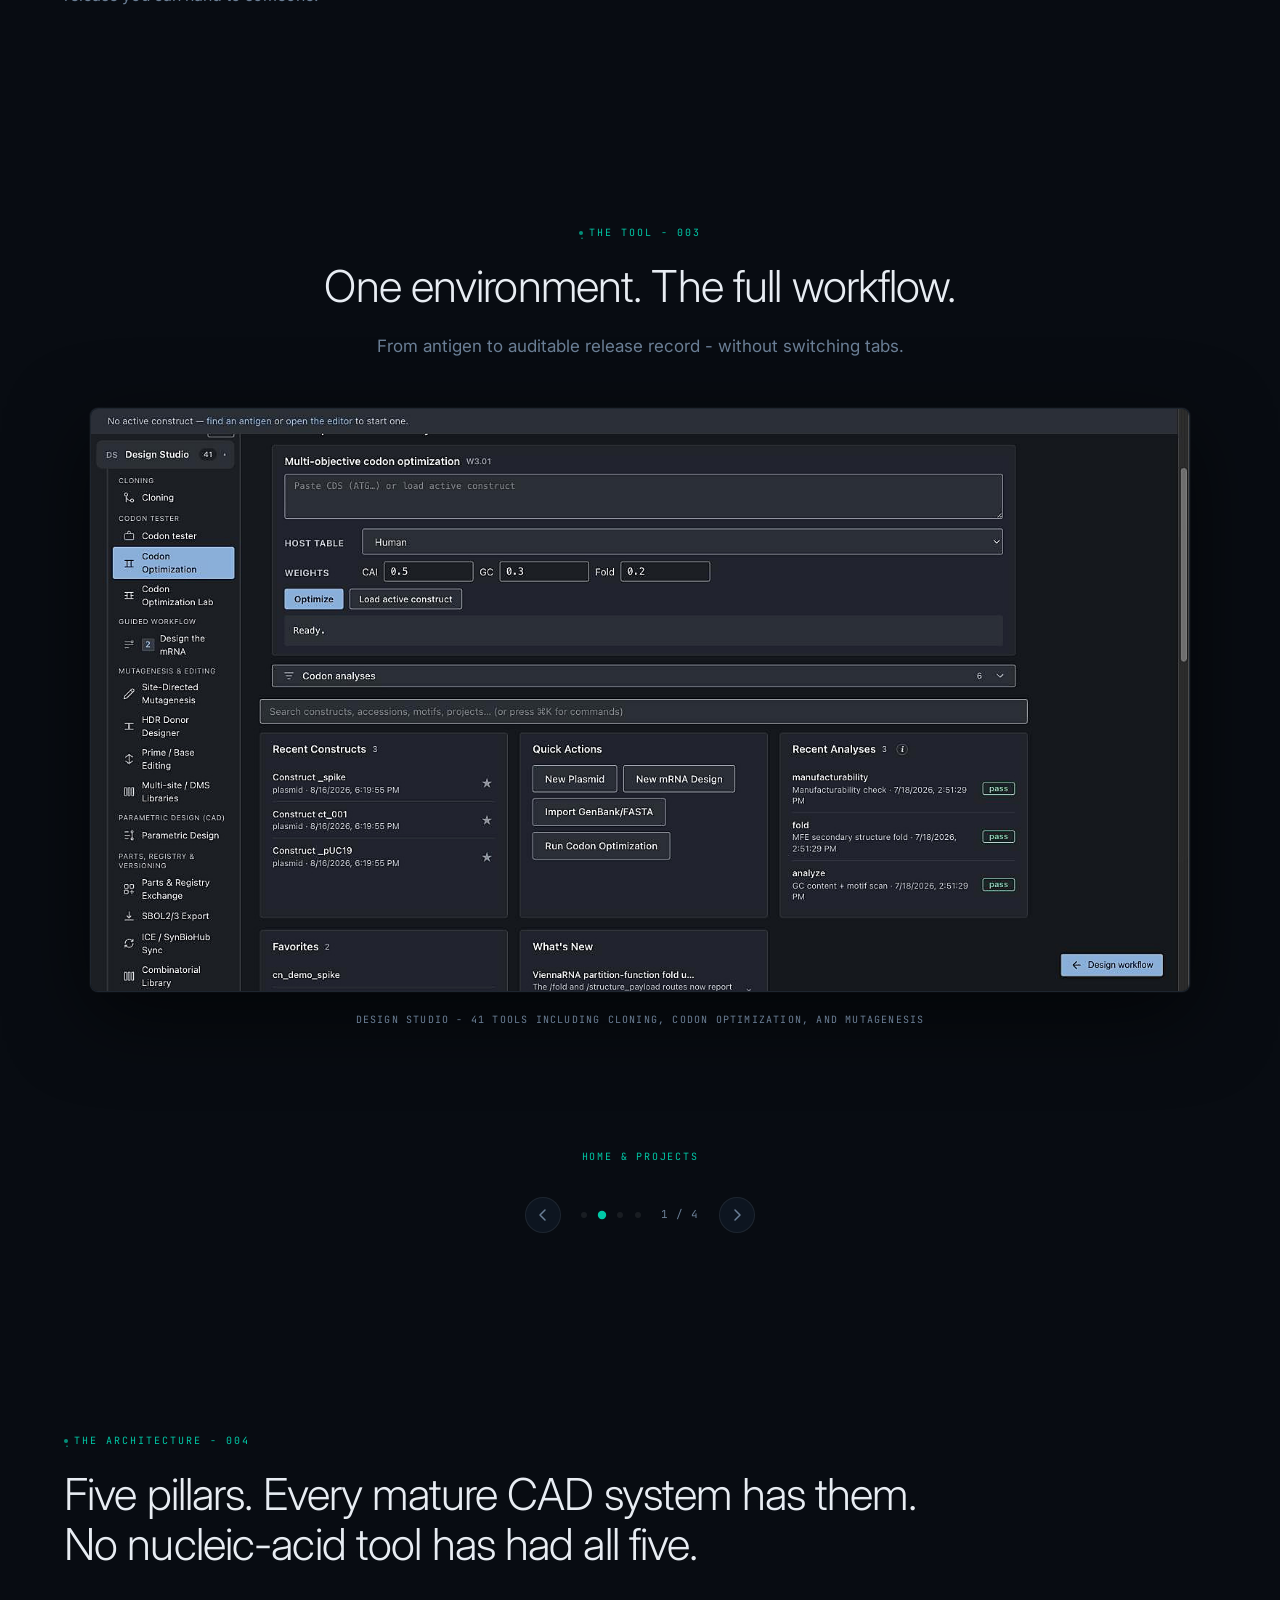
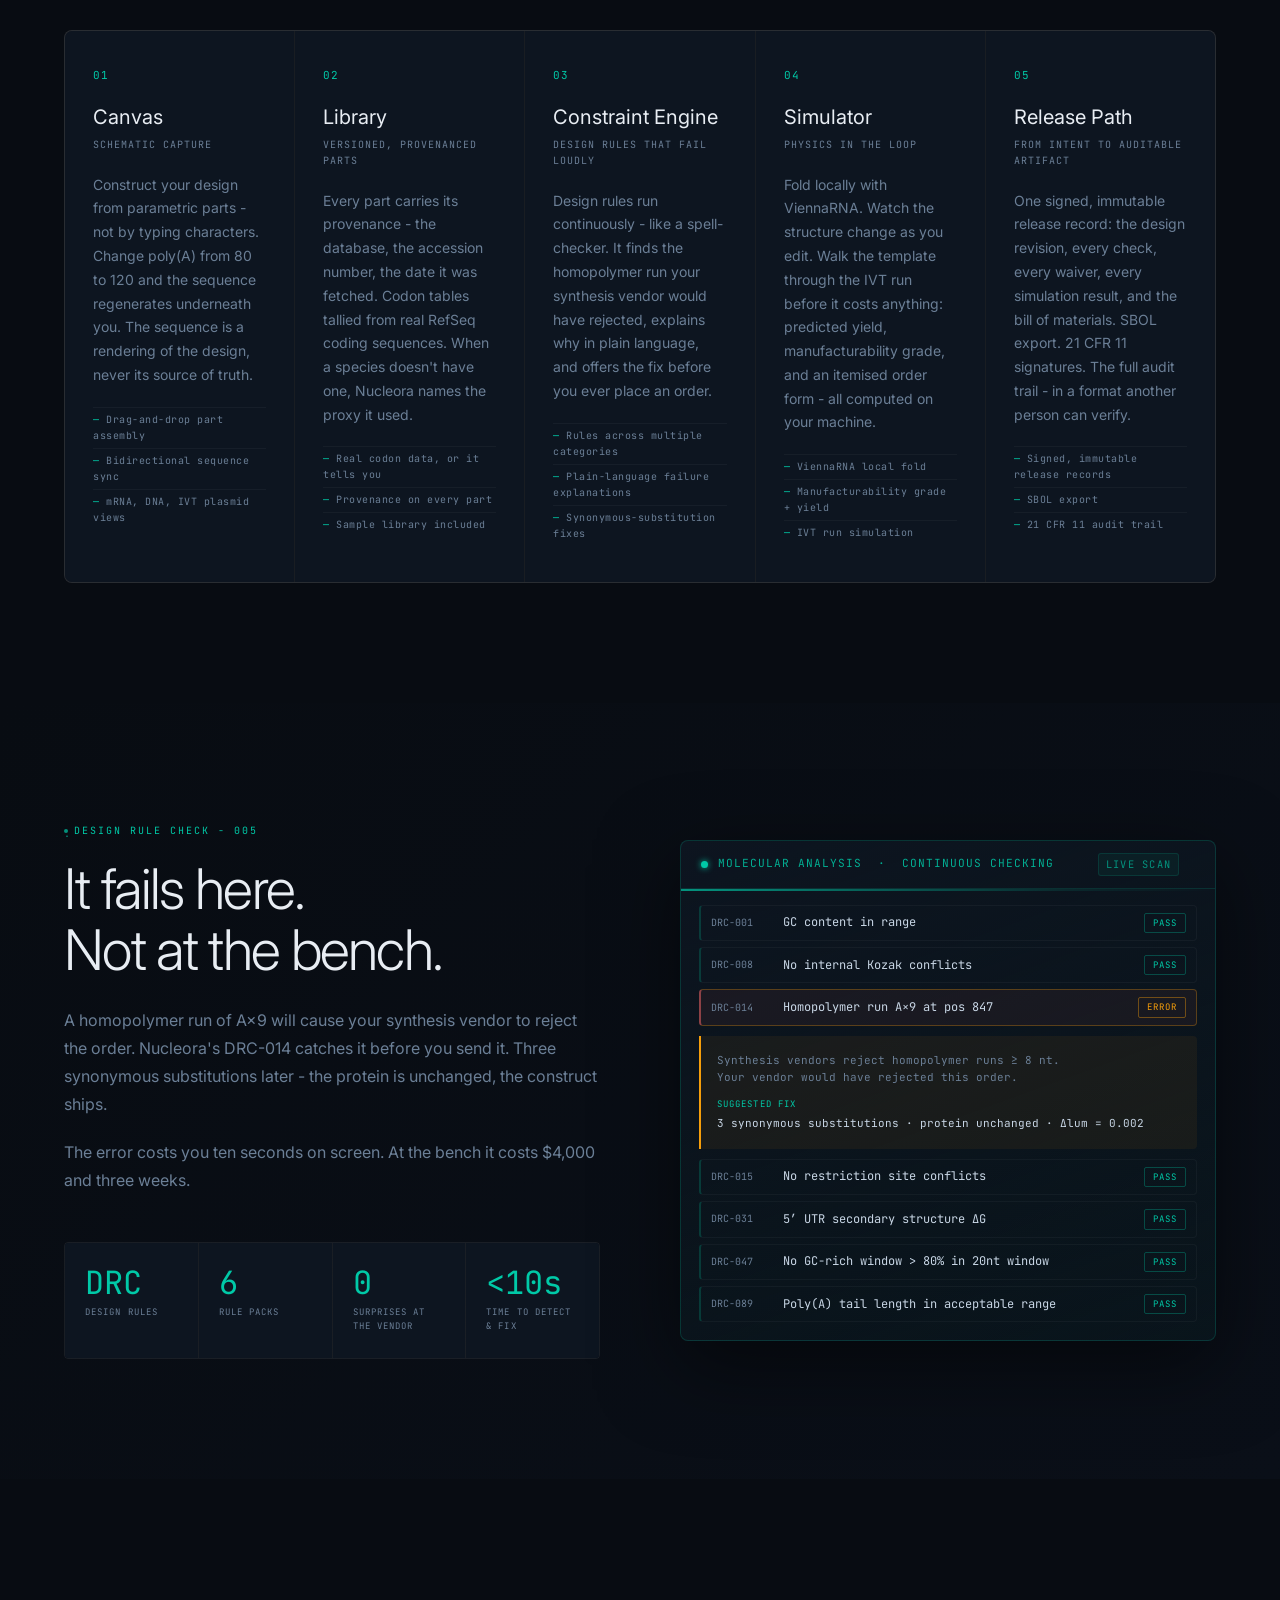
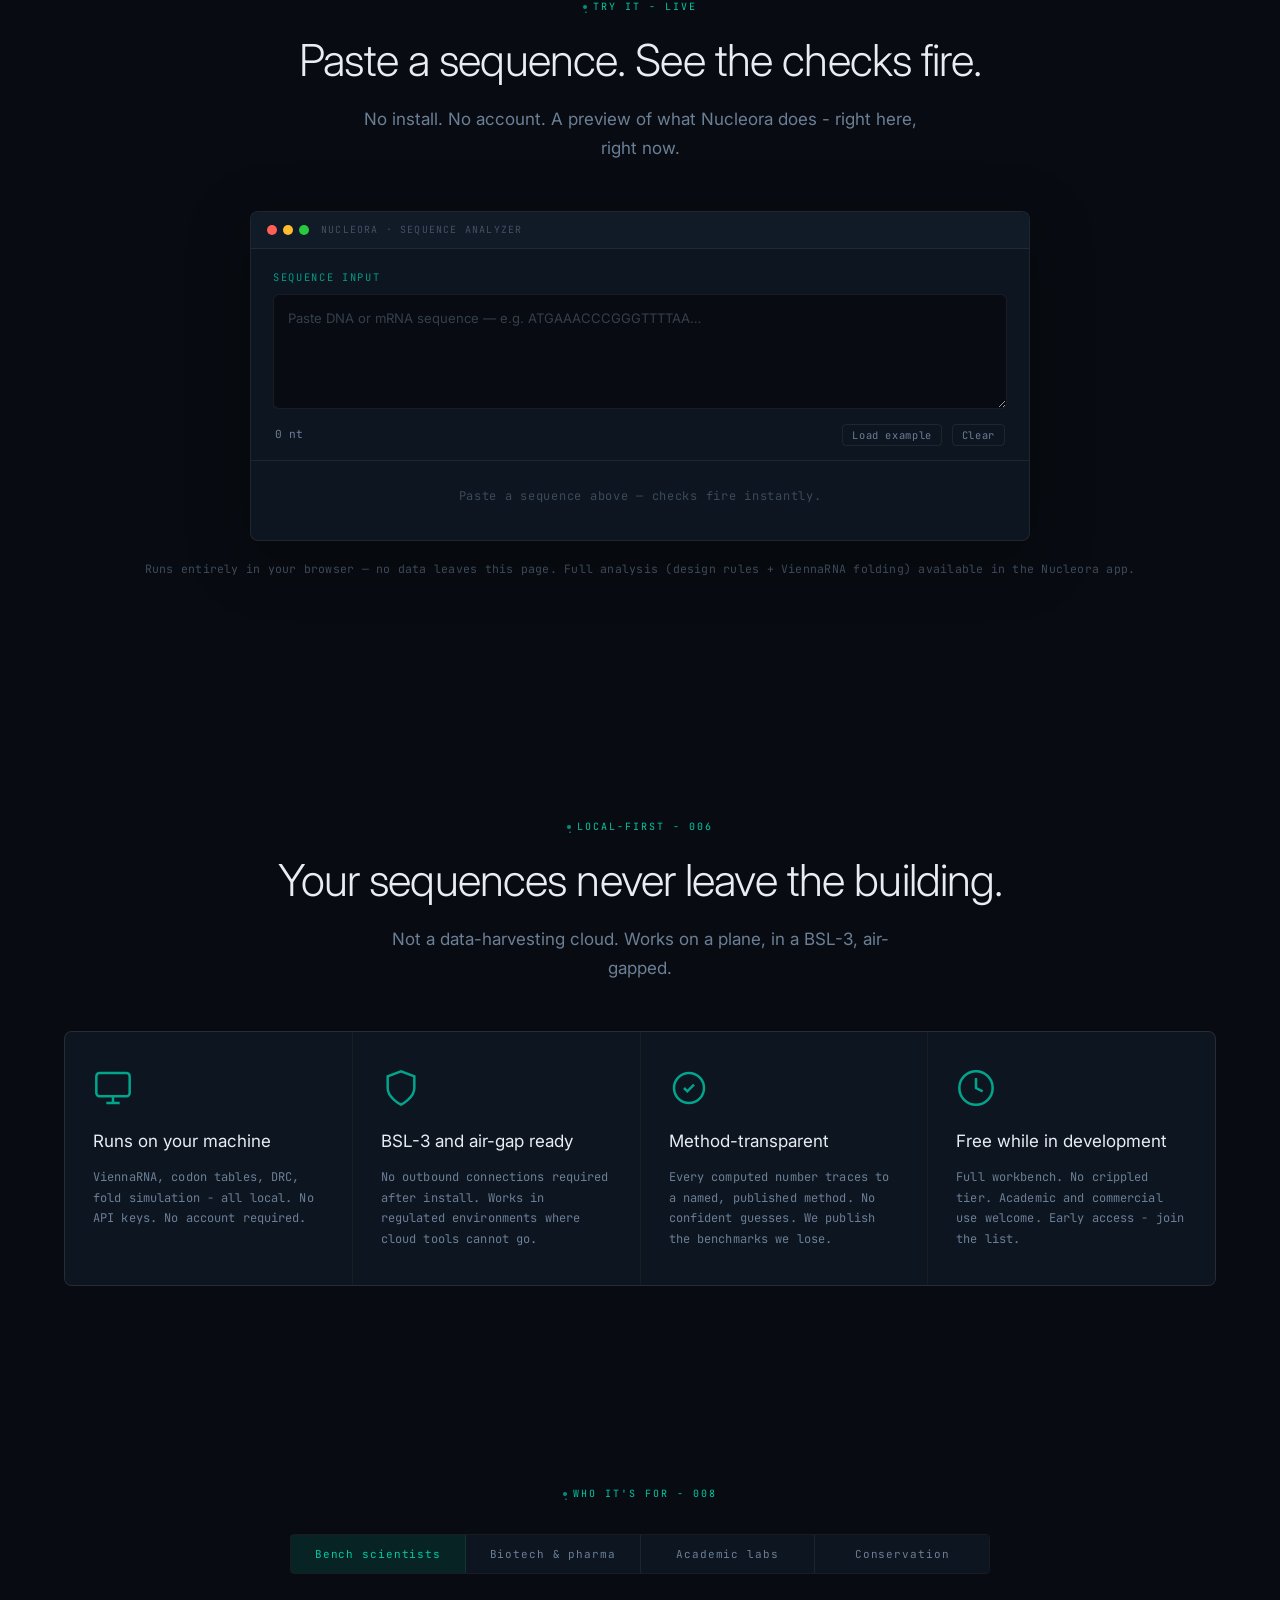
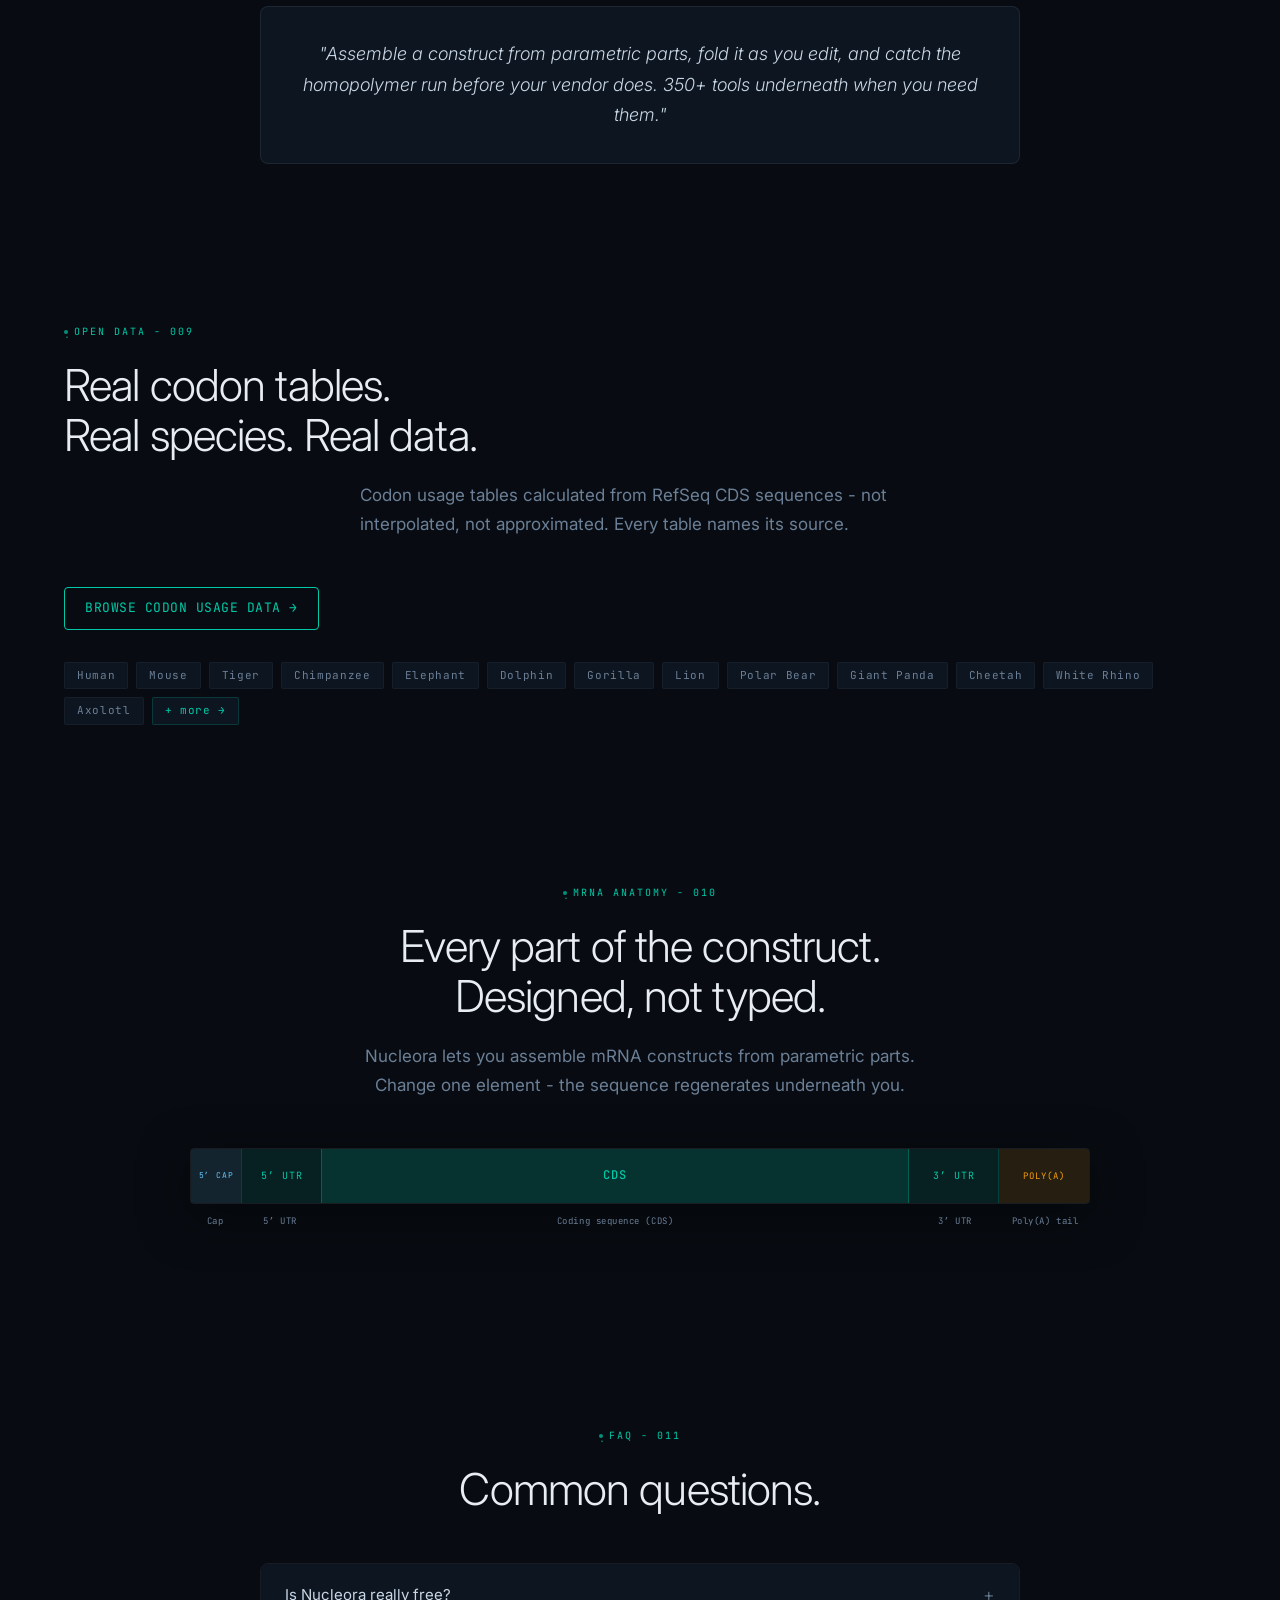
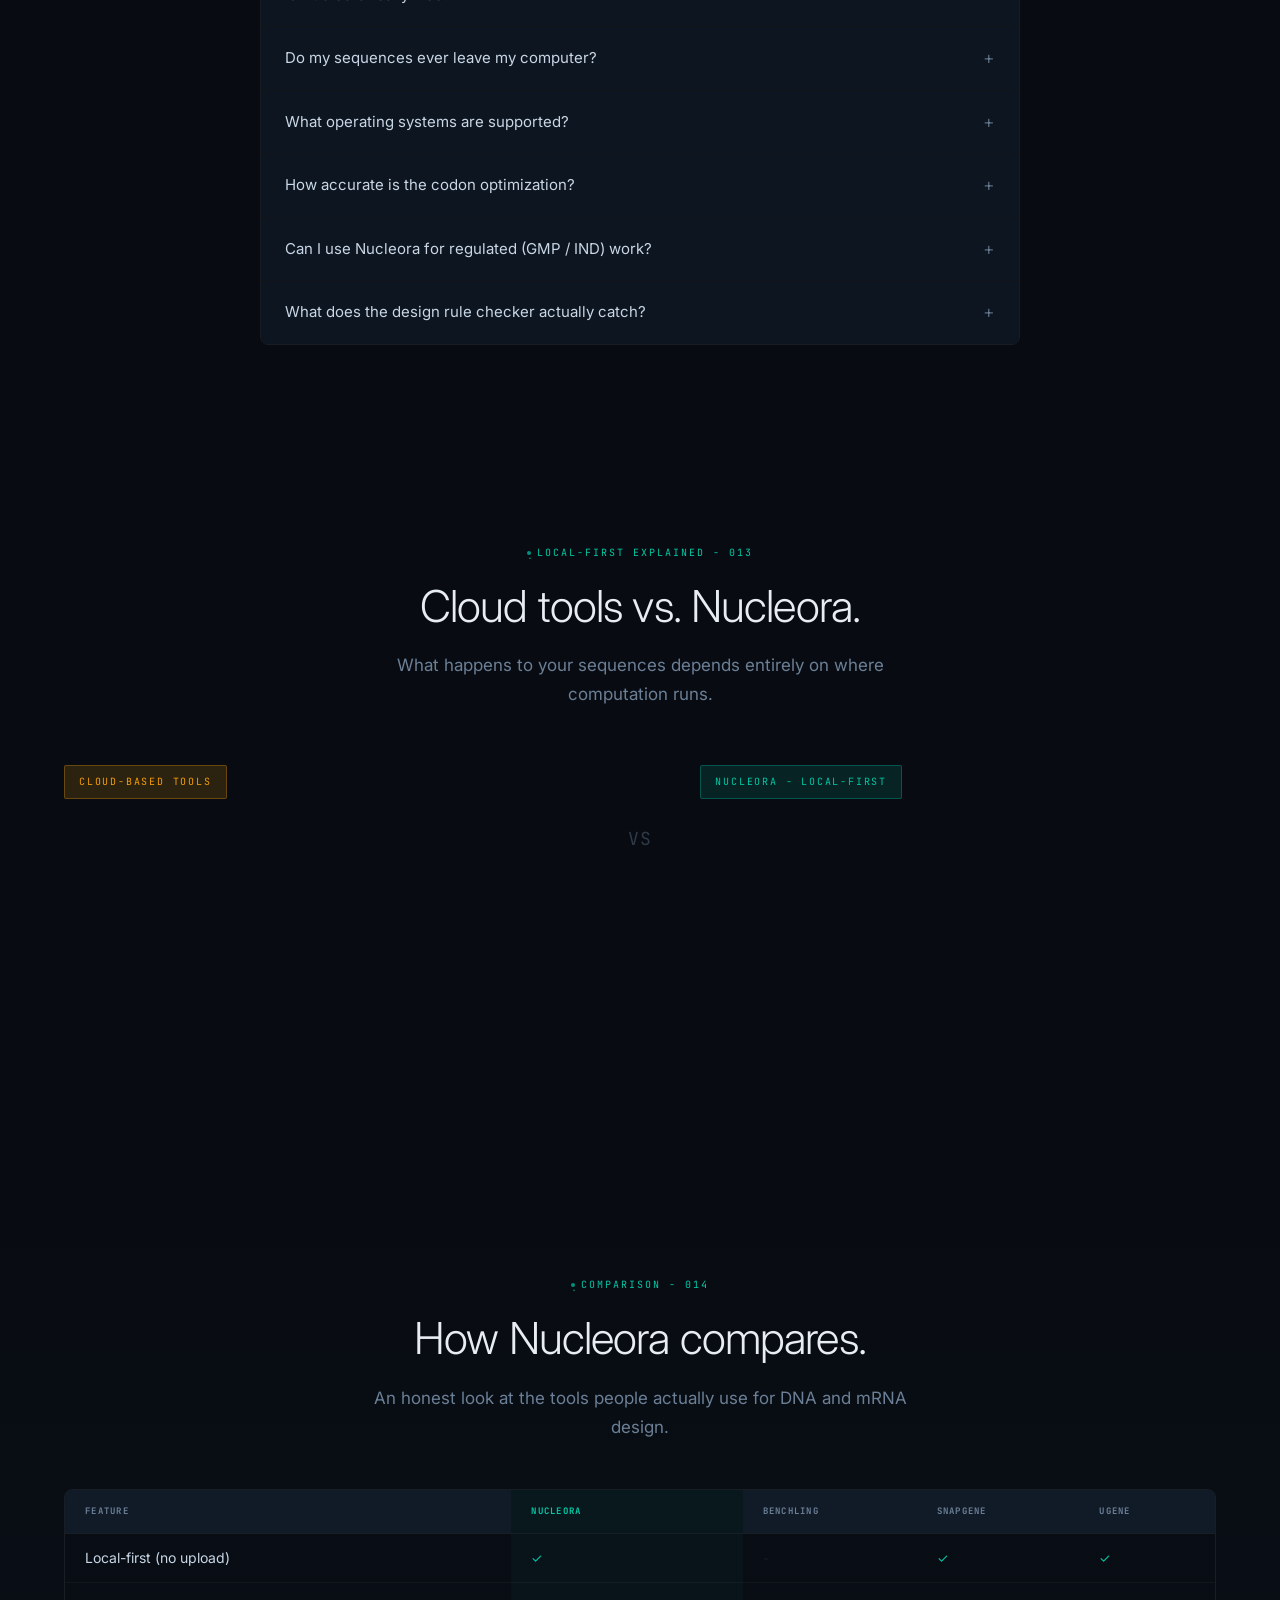
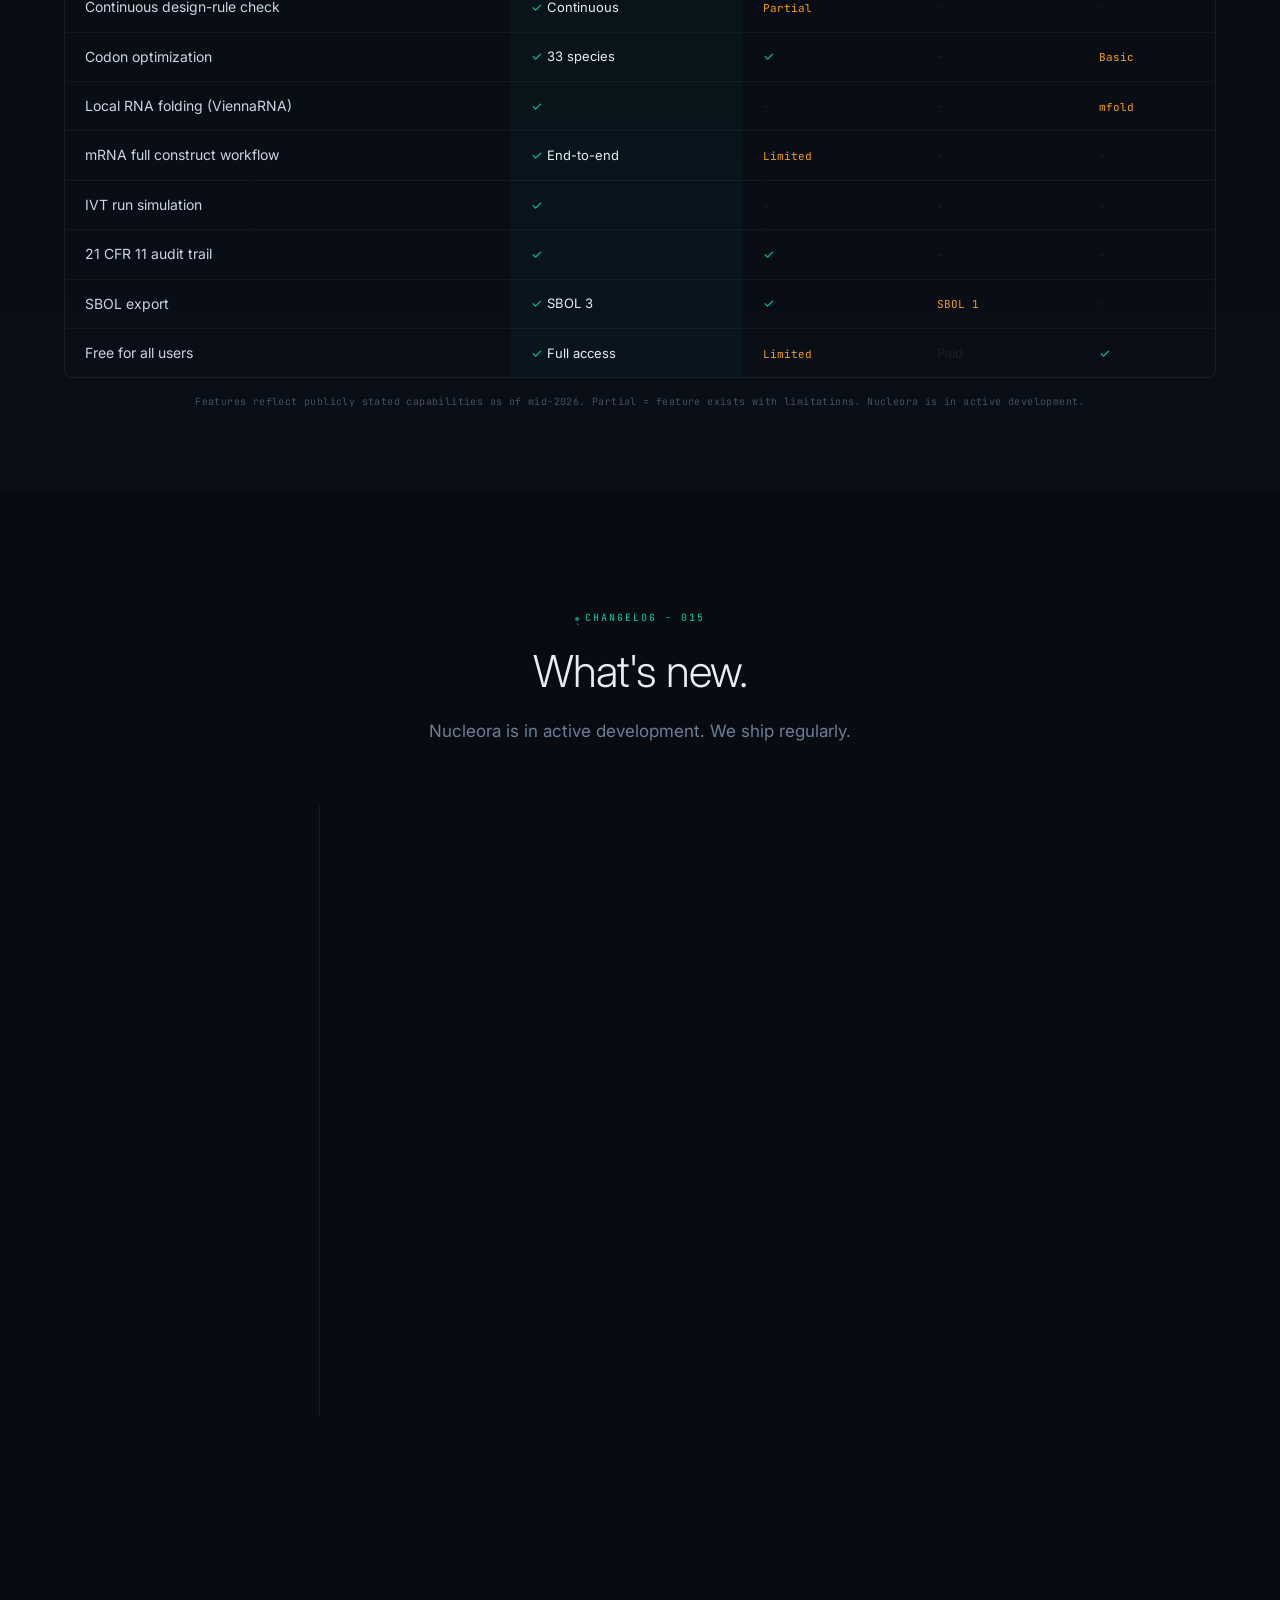
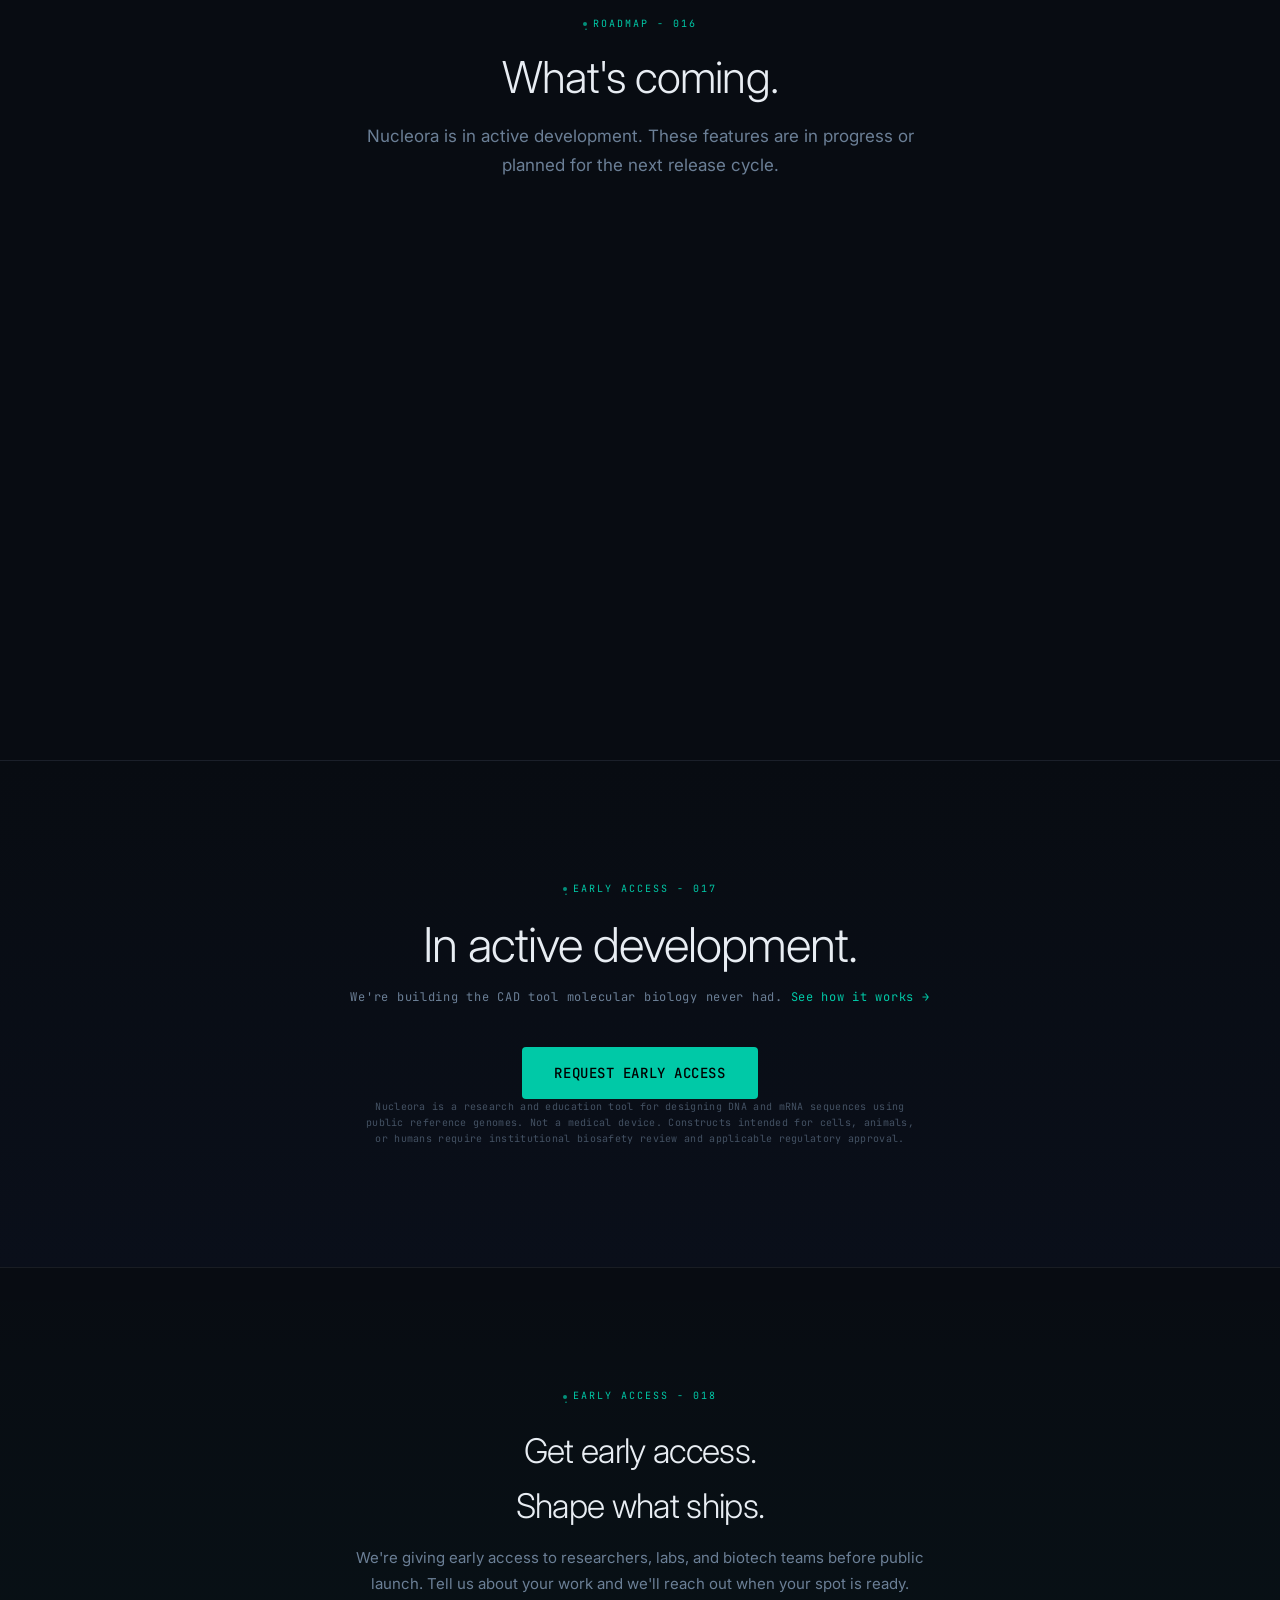
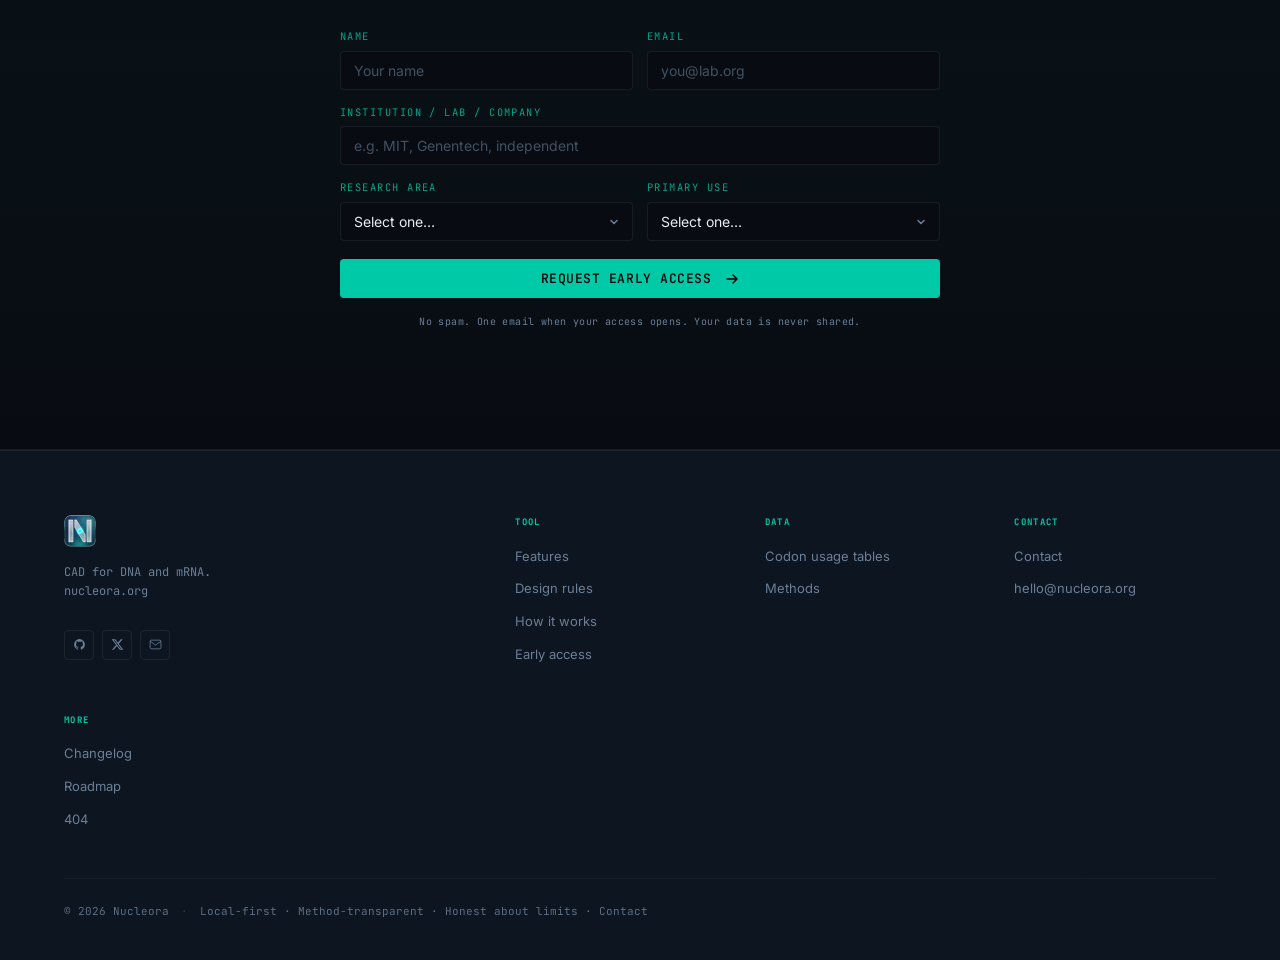
==== commit fd536909: "Bump logo cache buster to v=4" ====
--- a/index.html
+++ b/index.html
@@ -82,7 +82,7 @@
 <nav class="site-nav" id="site-nav" role="navigation" aria-label="Site navigation">
   <div class="nav-inner">
     <a href="./" class="nav-logo" aria-label="Nucleora home">
-      <img src="assets/img/logo.png?v=3" alt="Nucleora" class="nav-logo-img" width="28" height="28">
+      <img src="assets/img/logo.png?v=4" alt="Nucleora" class="nav-logo-img" width="28" height="28">
       <span class="nav-logo-text">Nucleora</span>
     </a>
     <ul class="nav-links" id="navLinks">
@@ -1039,7 +1039,7 @@
   <div class="container">
     <div class="footer-grid">
       <div class="footer-brand">
-        <img src="assets/img/logo.png?v=3" alt="Nucleora" class="footer-logo" loading="lazy" width="32" height="32">
+        <img src="assets/img/logo.png?v=4" alt="Nucleora" class="footer-logo" loading="lazy" width="32" height="32">
         <p class="mono">CAD for DNA and mRNA.<br>nucleora.org</p>
         <div class="footer-social" aria-label="Nucleora on social media">
           <a href="https://github.com/NucleoraGene" class="footer-social-a" aria-label="Nucleora on GitHub" rel="noopener noreferrer" target="_blank">
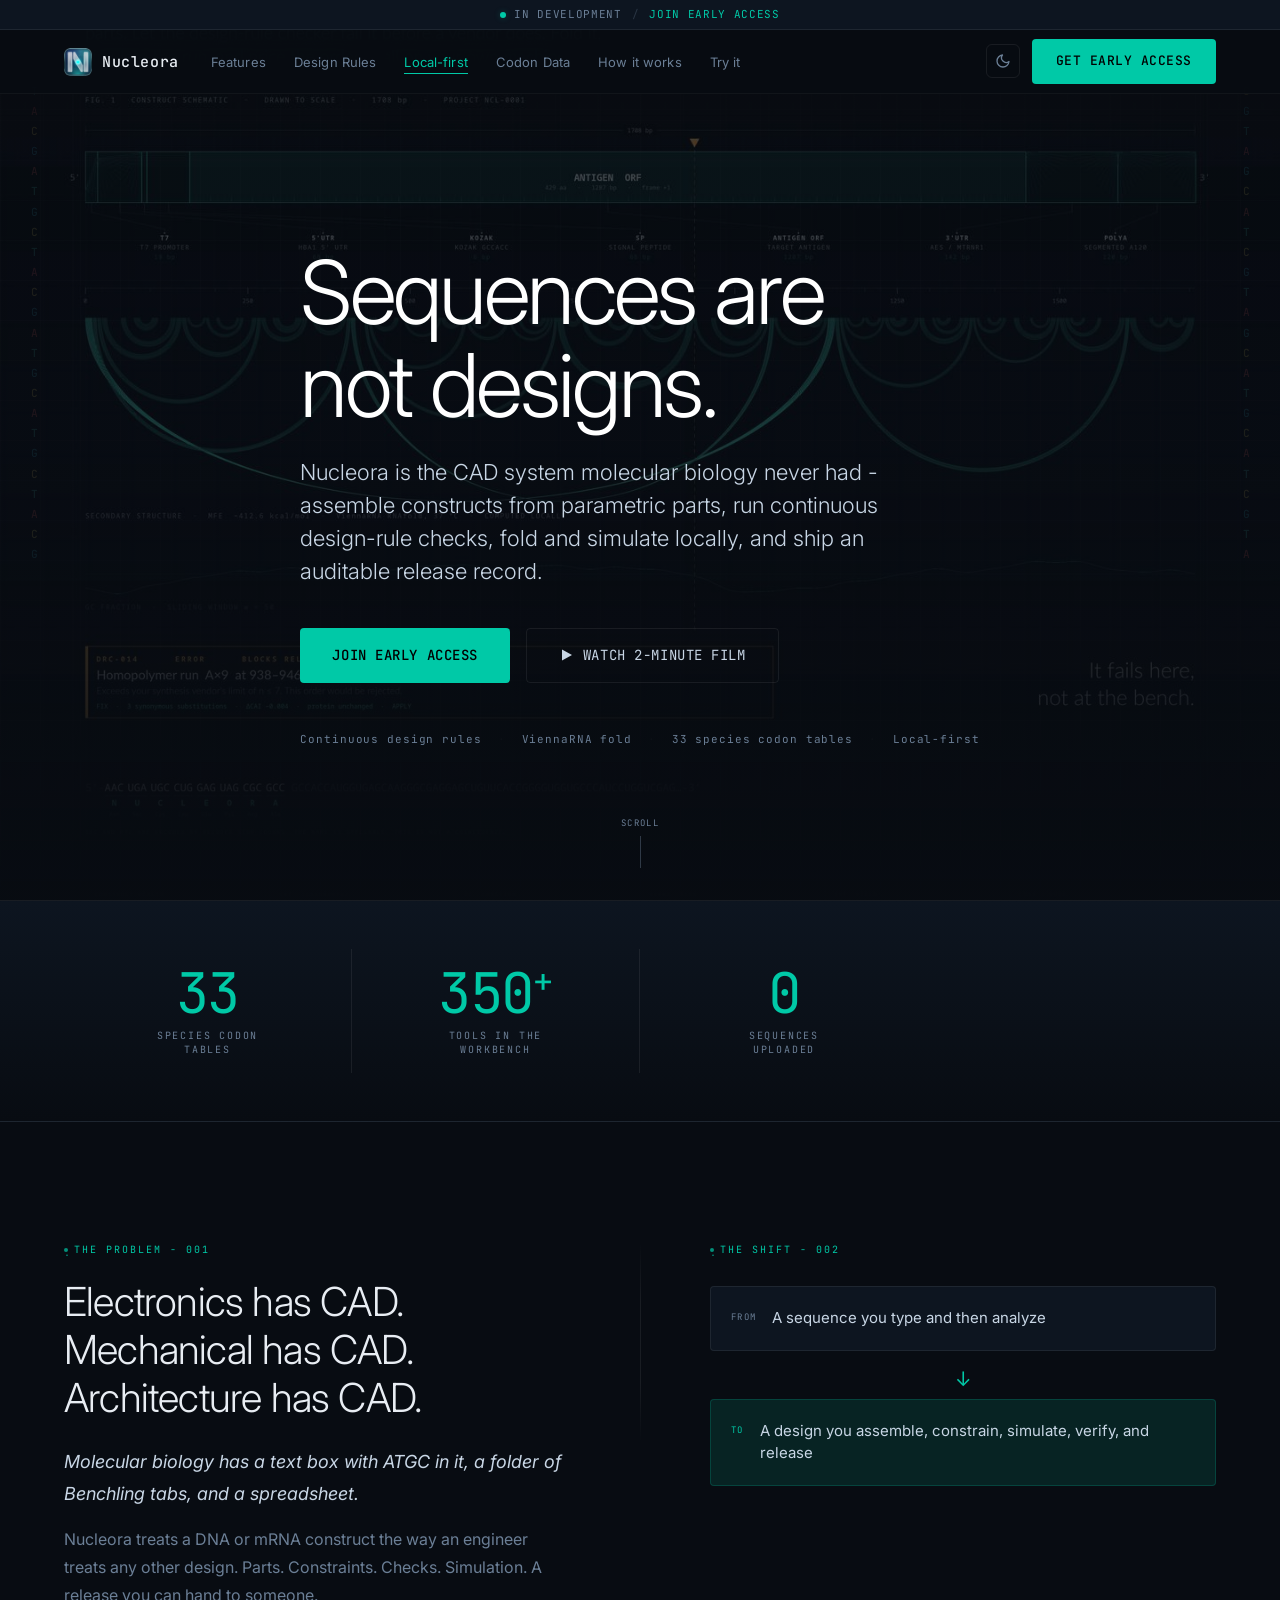
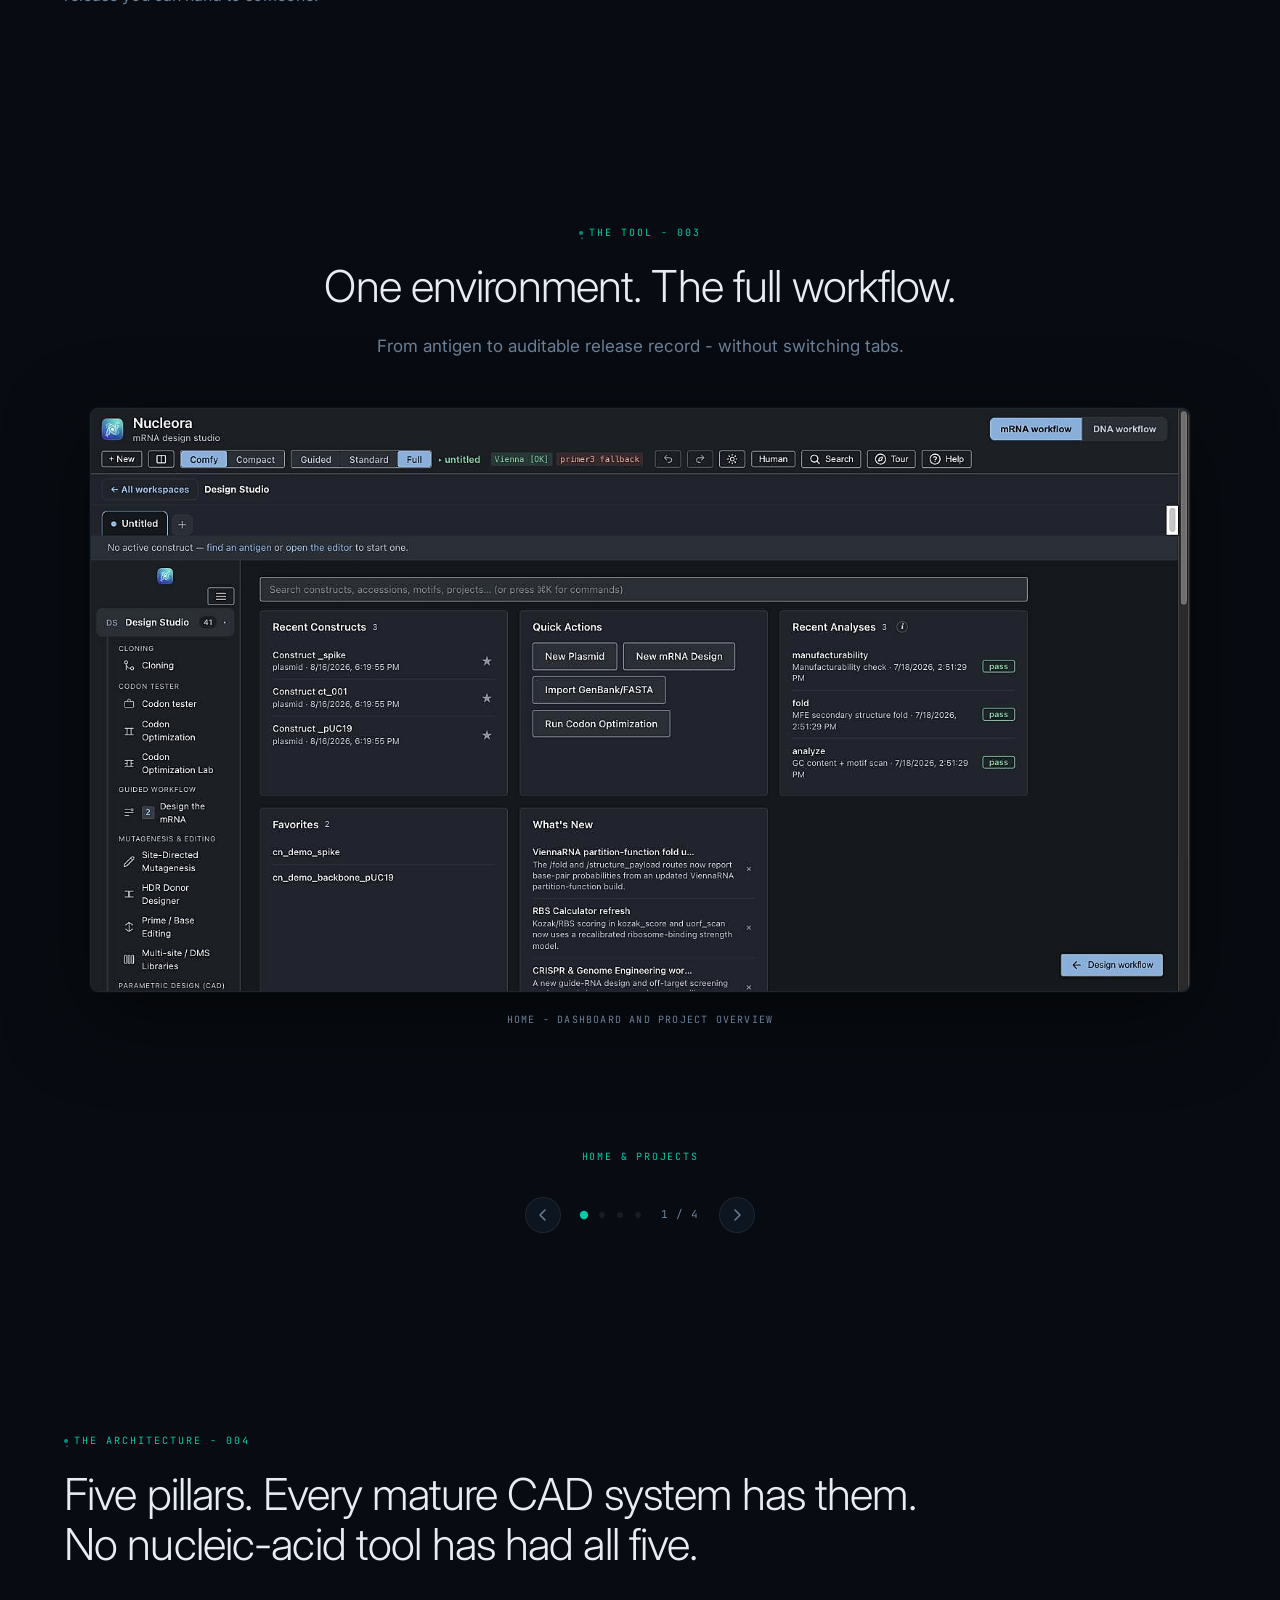
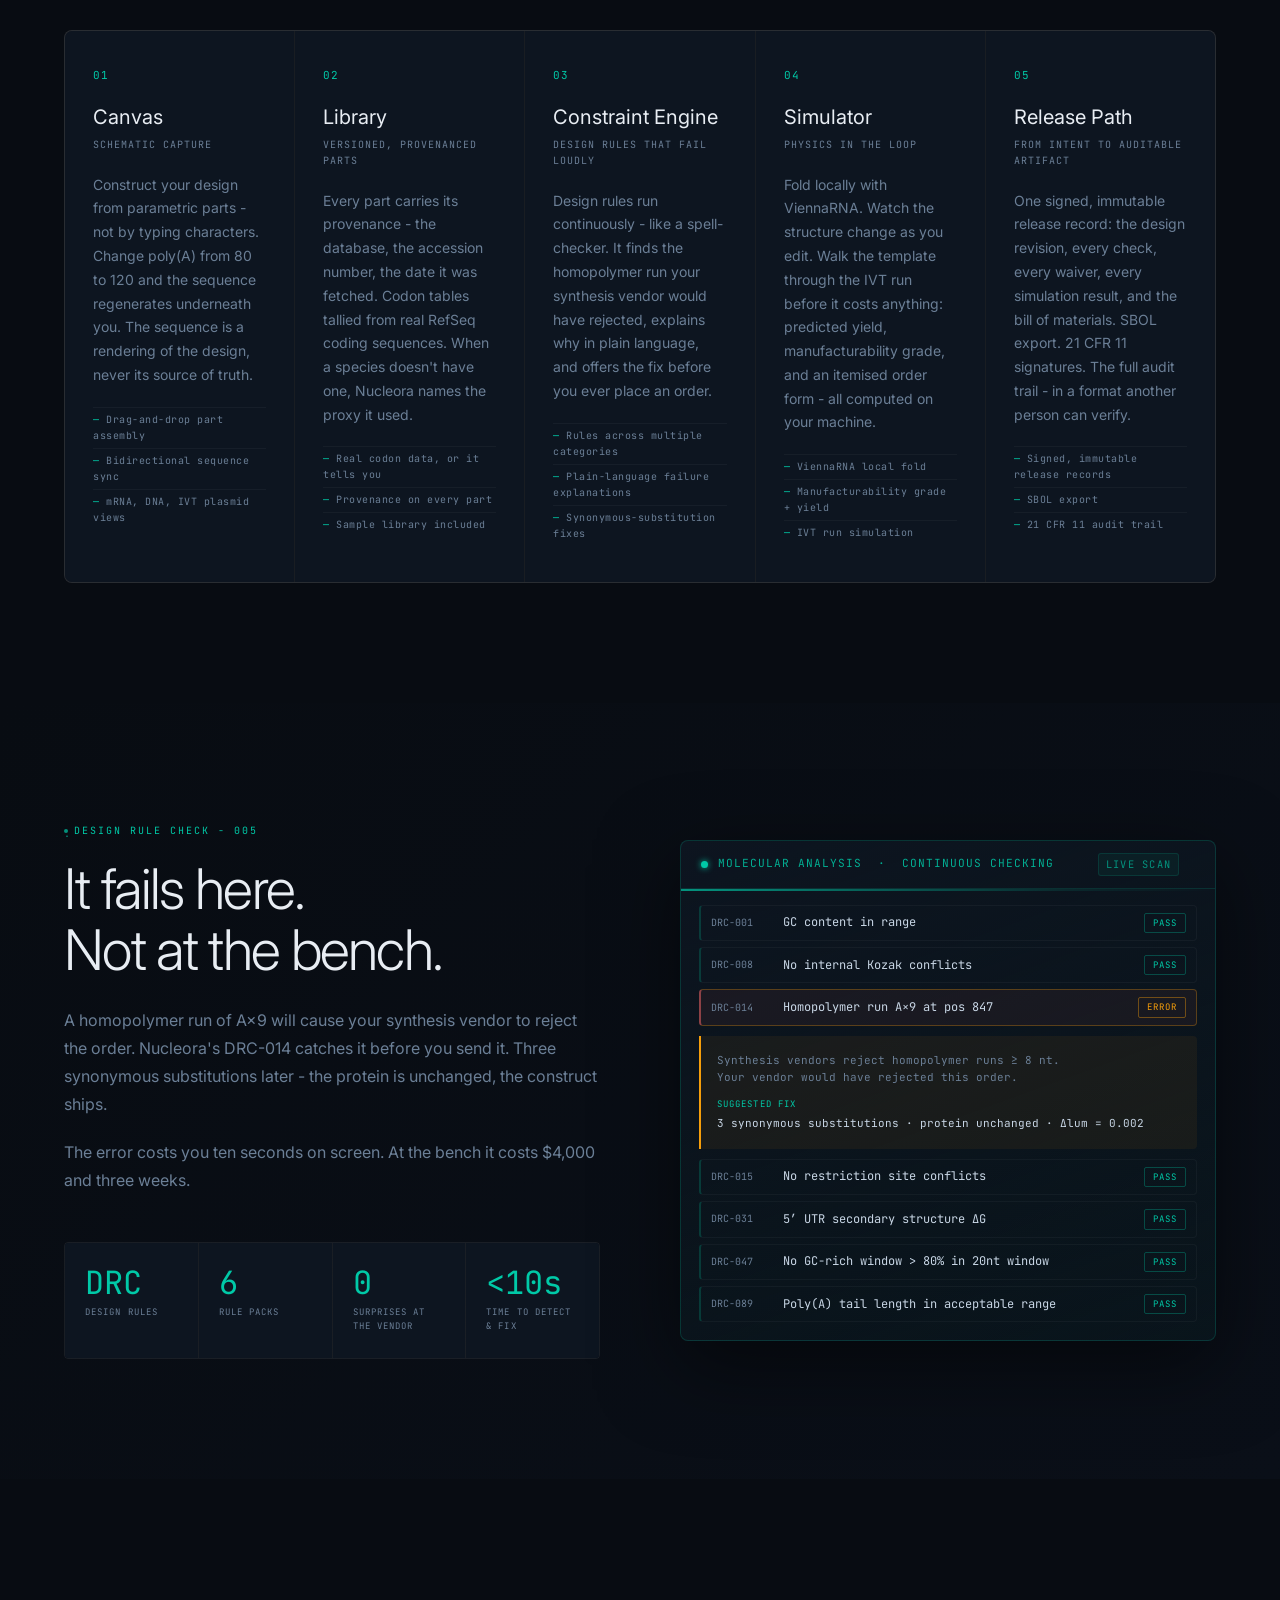
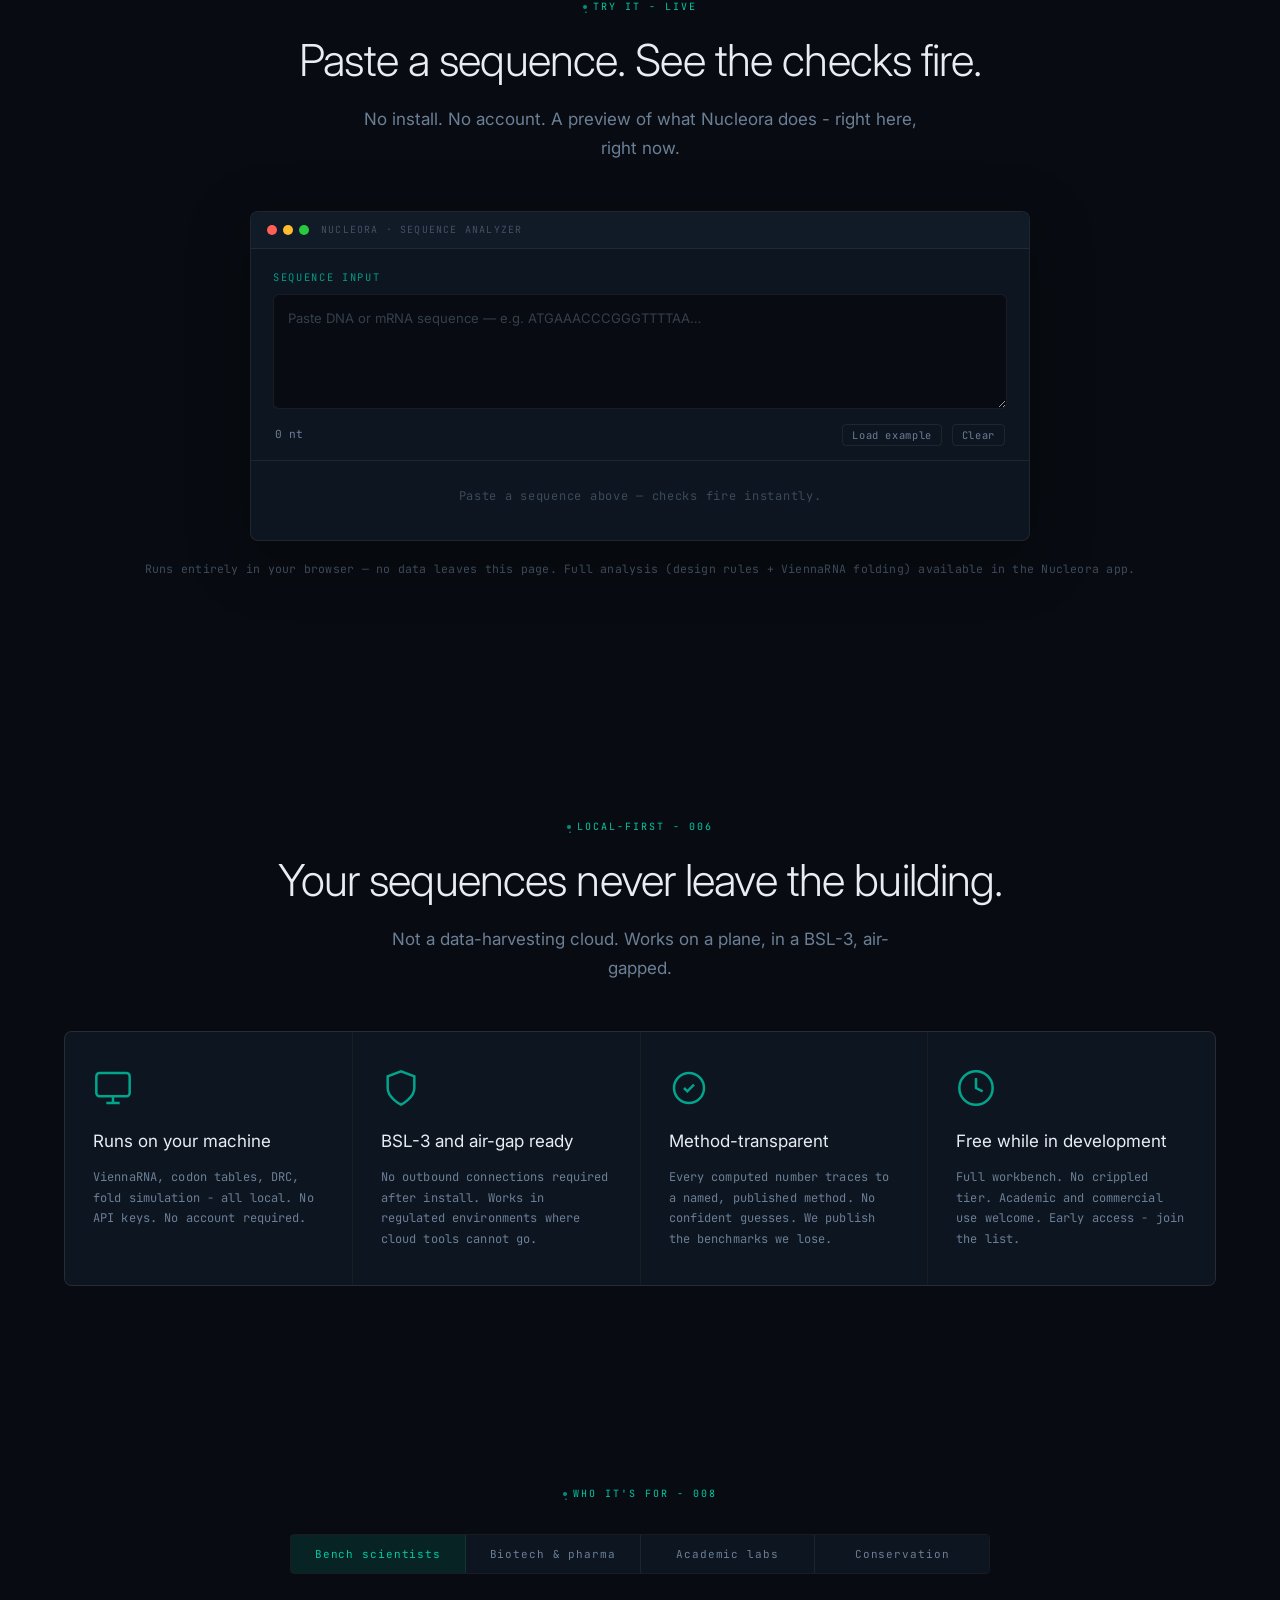
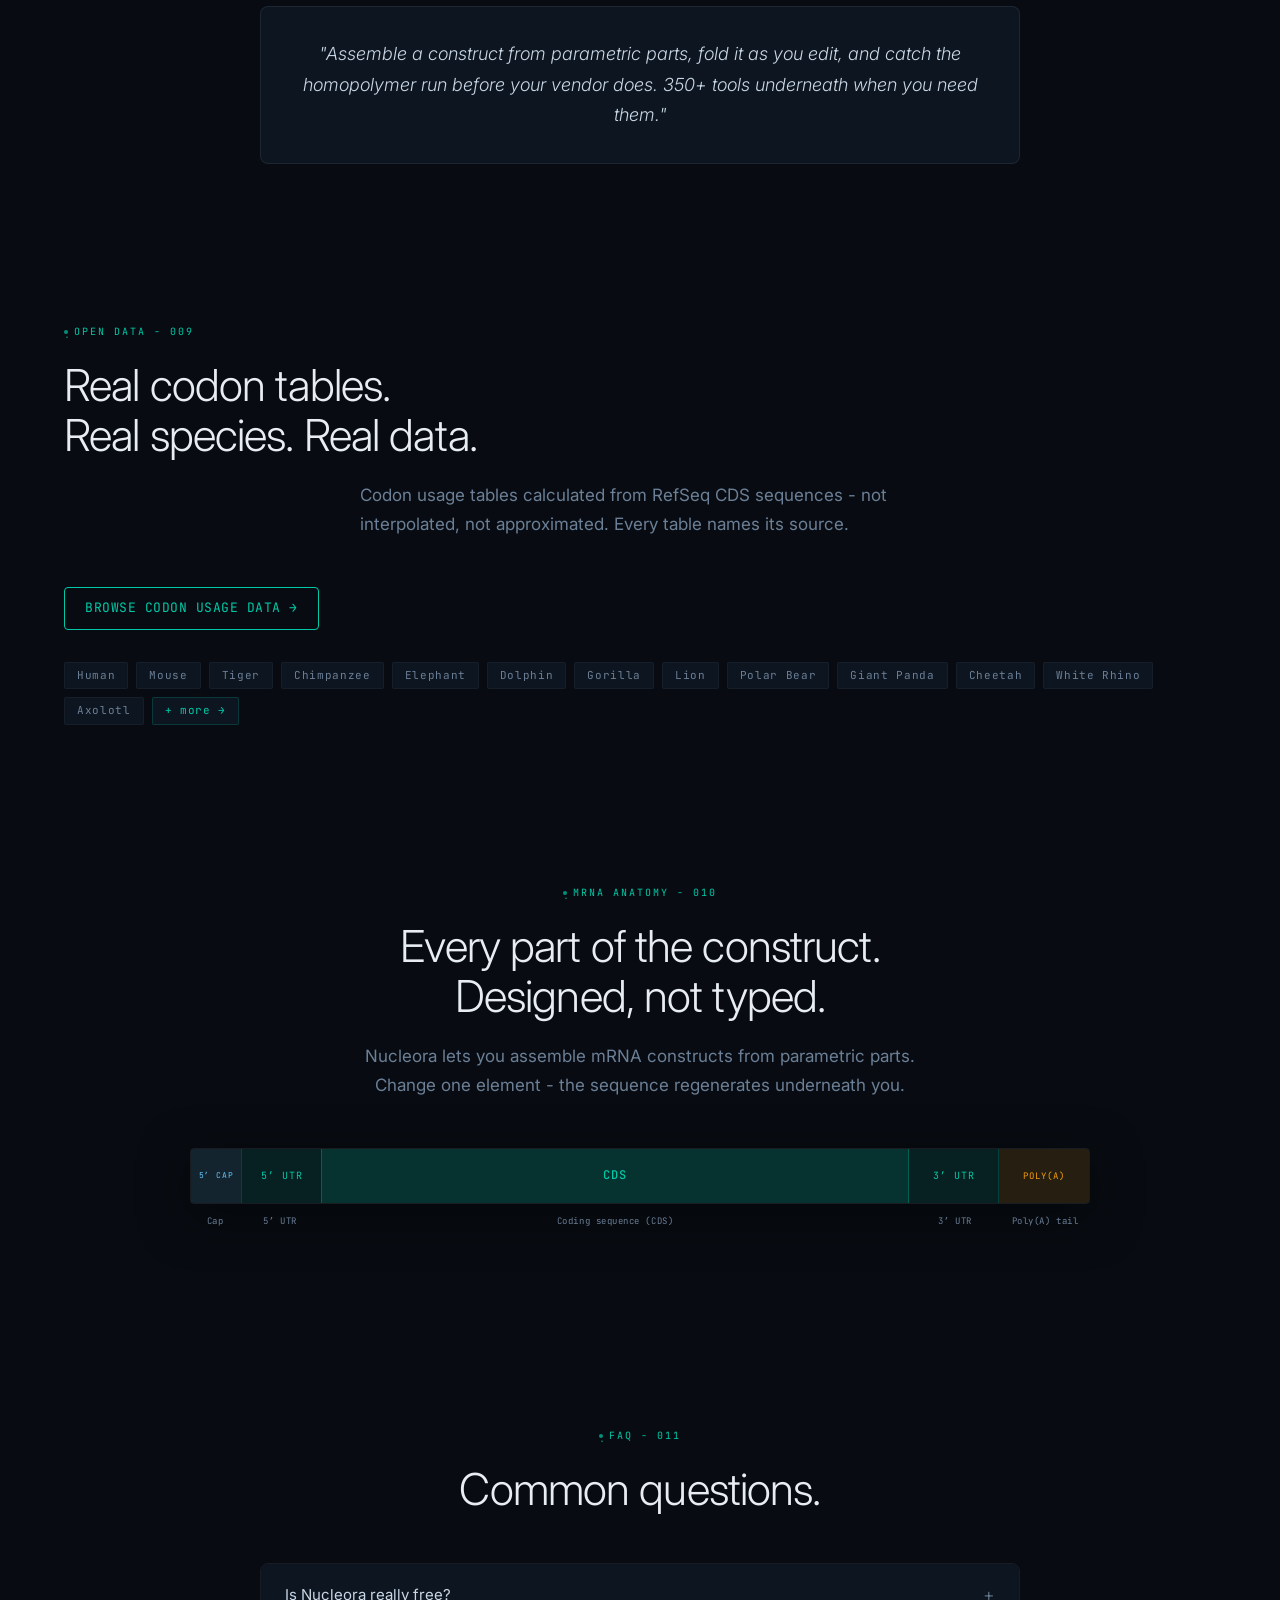
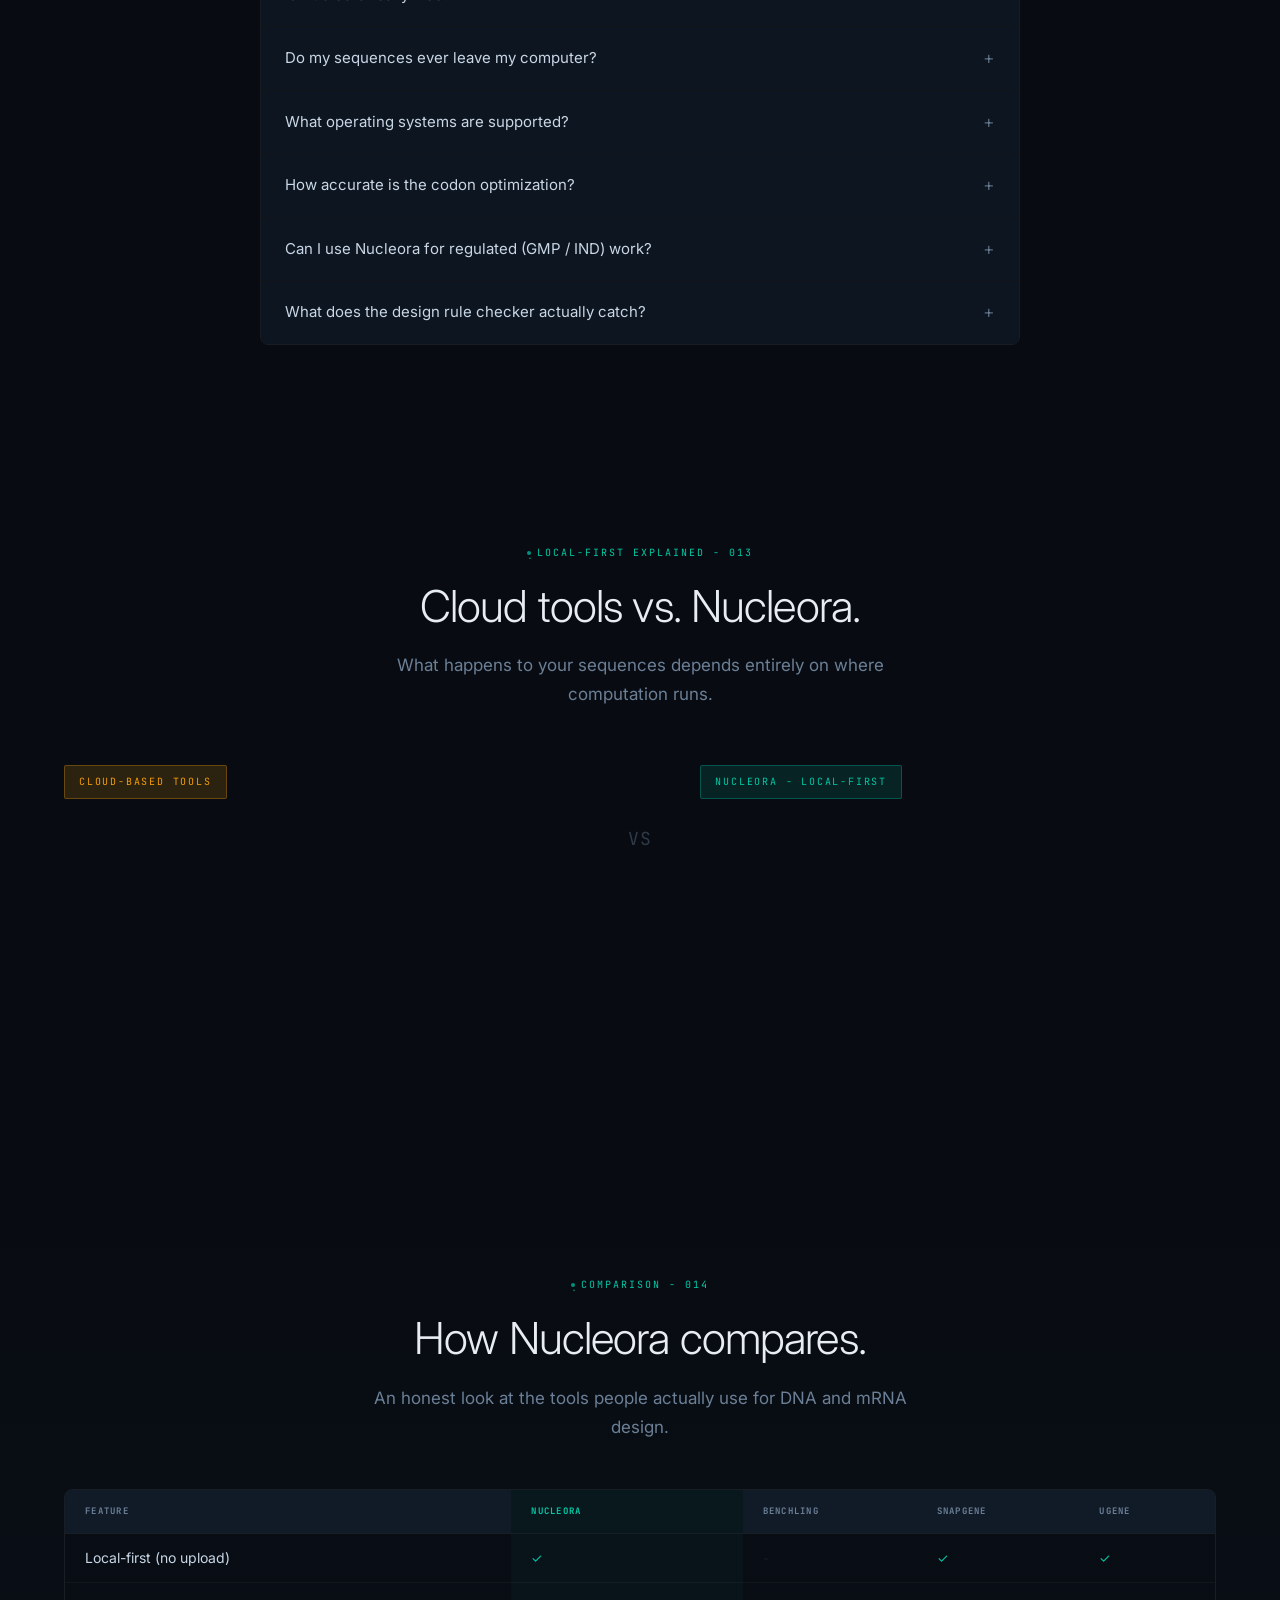
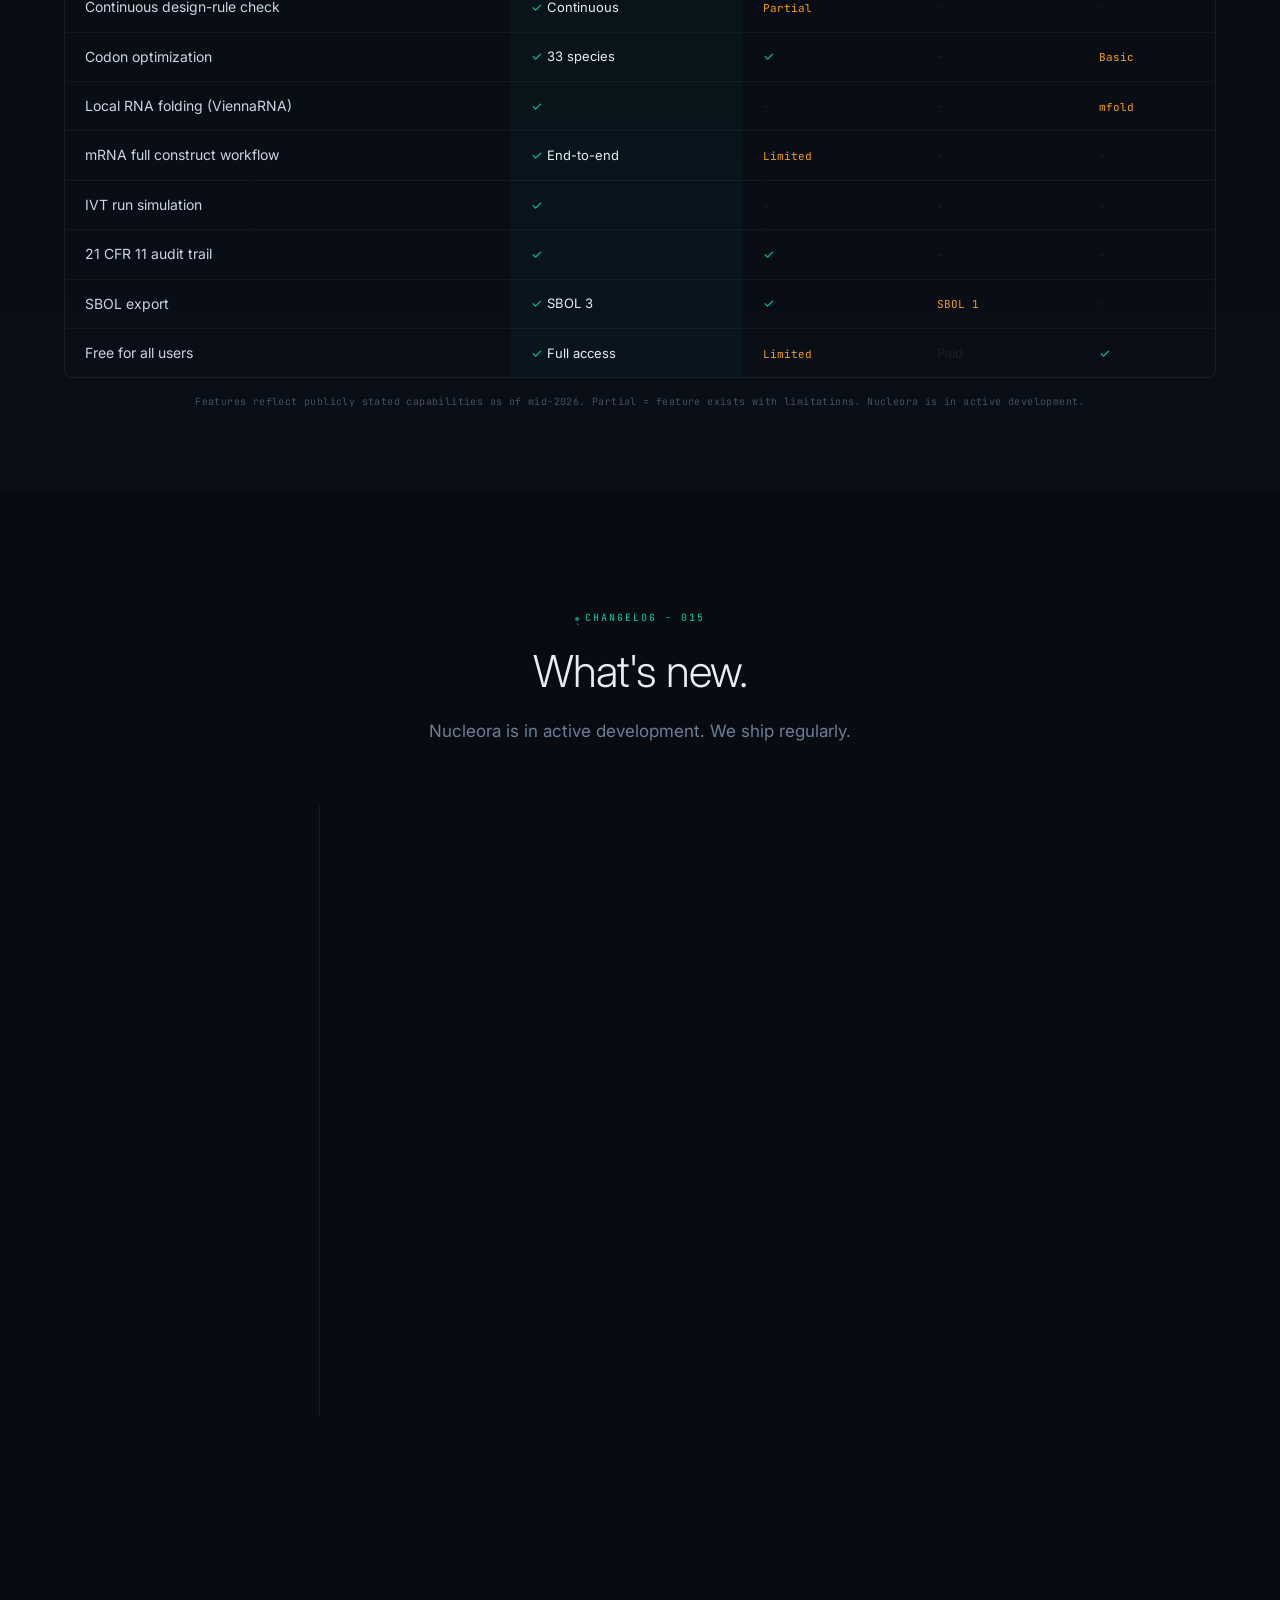
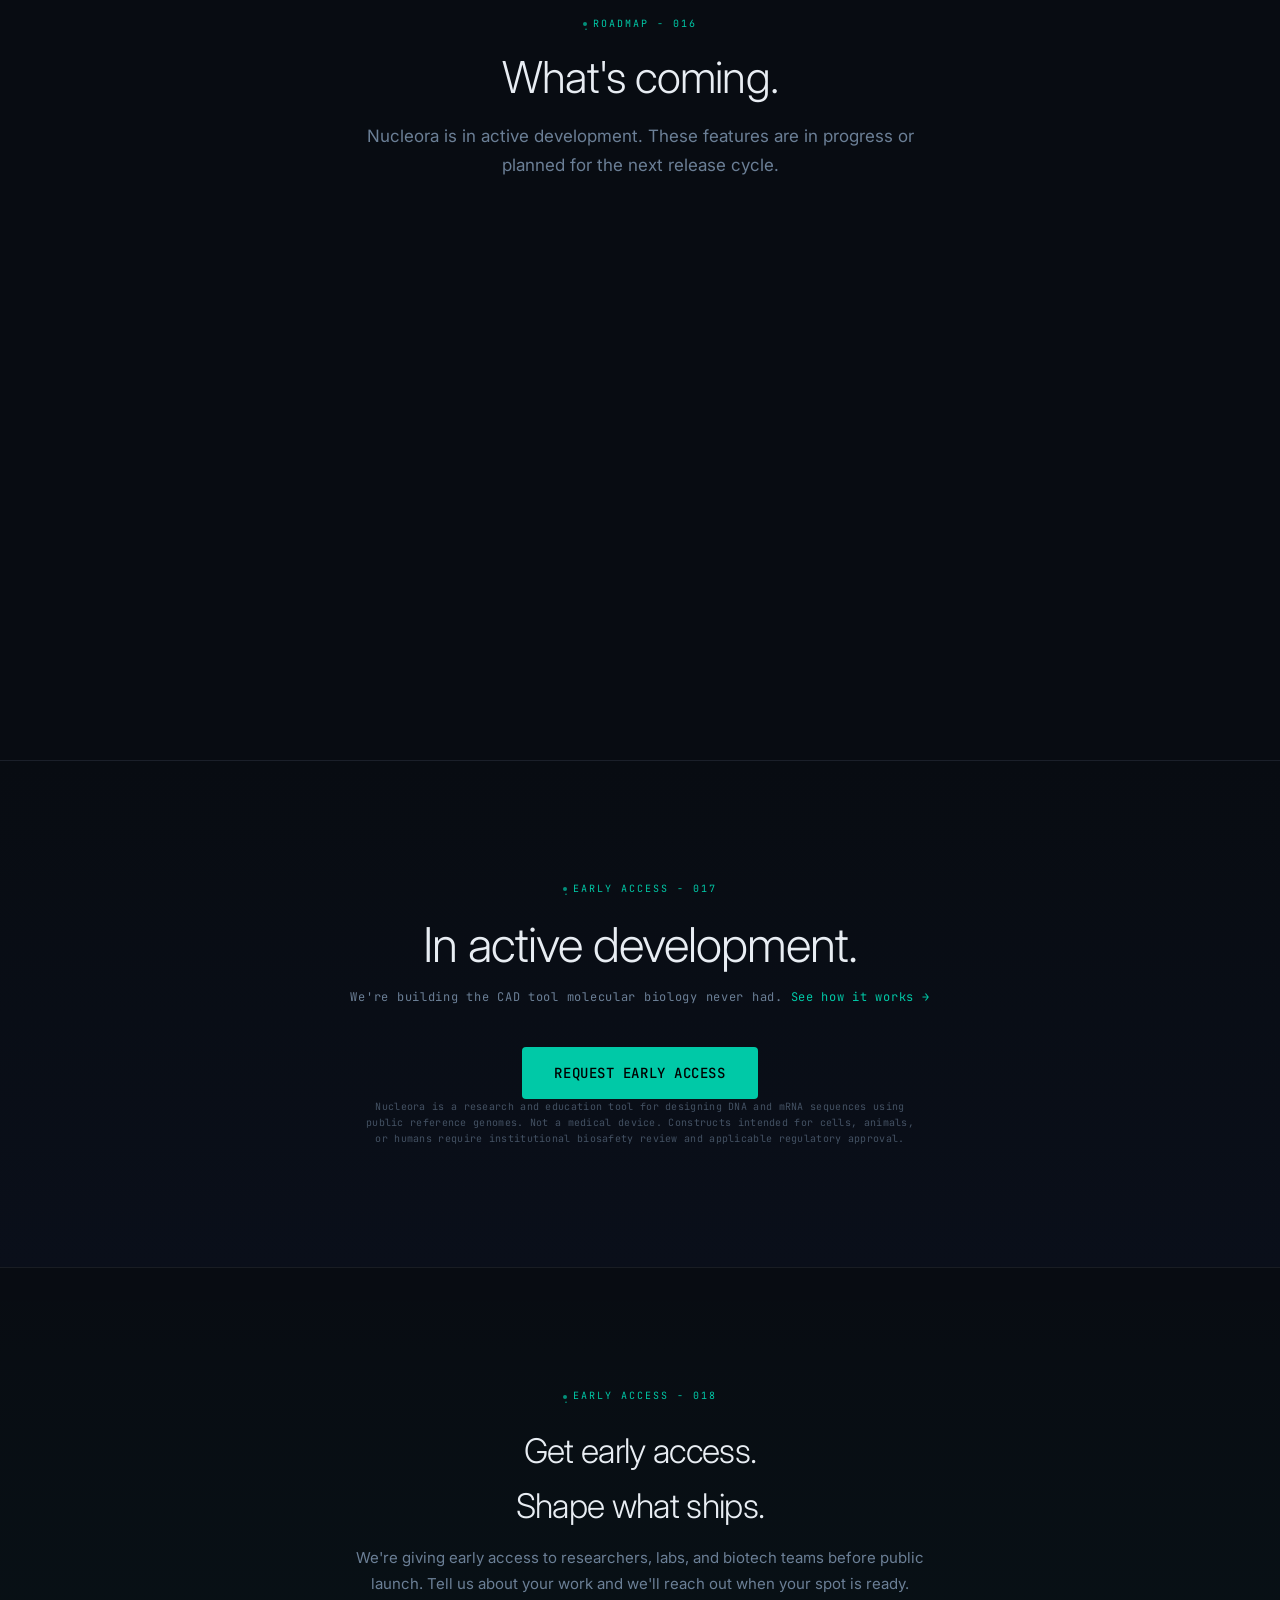
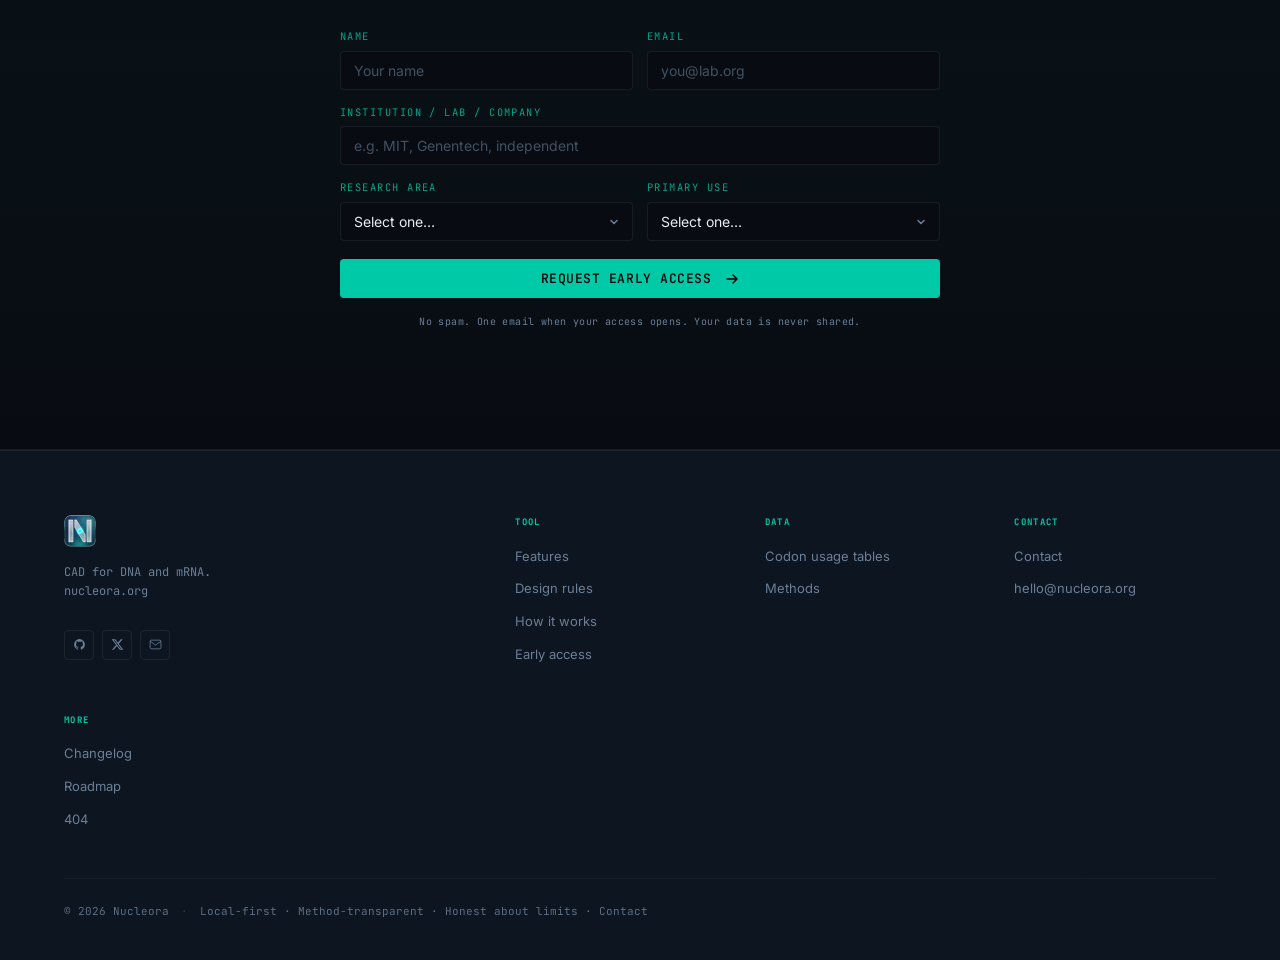
==== commit 60e8424e: "Light mode: drop-shadow + tighter border-radius on logo" ====
--- a/index.html
+++ b/index.html
@@ -26,7 +26,7 @@
   <link rel="sitemap" type="application/xml" href="sitemap.xml">
   <link rel="manifest" href="manifest.json">
   <link rel="dns-prefetch" href="//fonts.googleapis.com">
-  <link rel="stylesheet" href="assets/css/main.css?v=3">
+  <link rel="stylesheet" href="assets/css/main.css?v=4">
   <link rel="preconnect" href="https://fonts.googleapis.com" crossorigin>
   <link href="https://fonts.googleapis.com/css2?family=Inter:wght@300;400;500&family=JetBrains+Mono:wght@400;500&display=swap" rel="stylesheet">
   <script type="application/ld+json">
--- a/assets/css/main.css
+++ b/assets/css/main.css
@@ -1944,6 +1944,8 @@
 body.light-mode .site-nav { background: rgba(242,245,249,0.9); }
 body.light-mode .drc-terminal { border-color: rgba(0,0,0,0.12); }
 body.light-mode .back-to-top { background: #fff; box-shadow: 0 2px 8px rgba(0,0,0,0.1); }
+body.light-mode .nav-logo-img,
+body.light-mode .footer-logo { filter: drop-shadow(0 0 1px rgba(0,0,0,0.3)); border-radius: 24%; }
 
 /* ── MOBILE BOTTOM CTA — major upgrade #11 ── */
 .mobile-cta-bar {
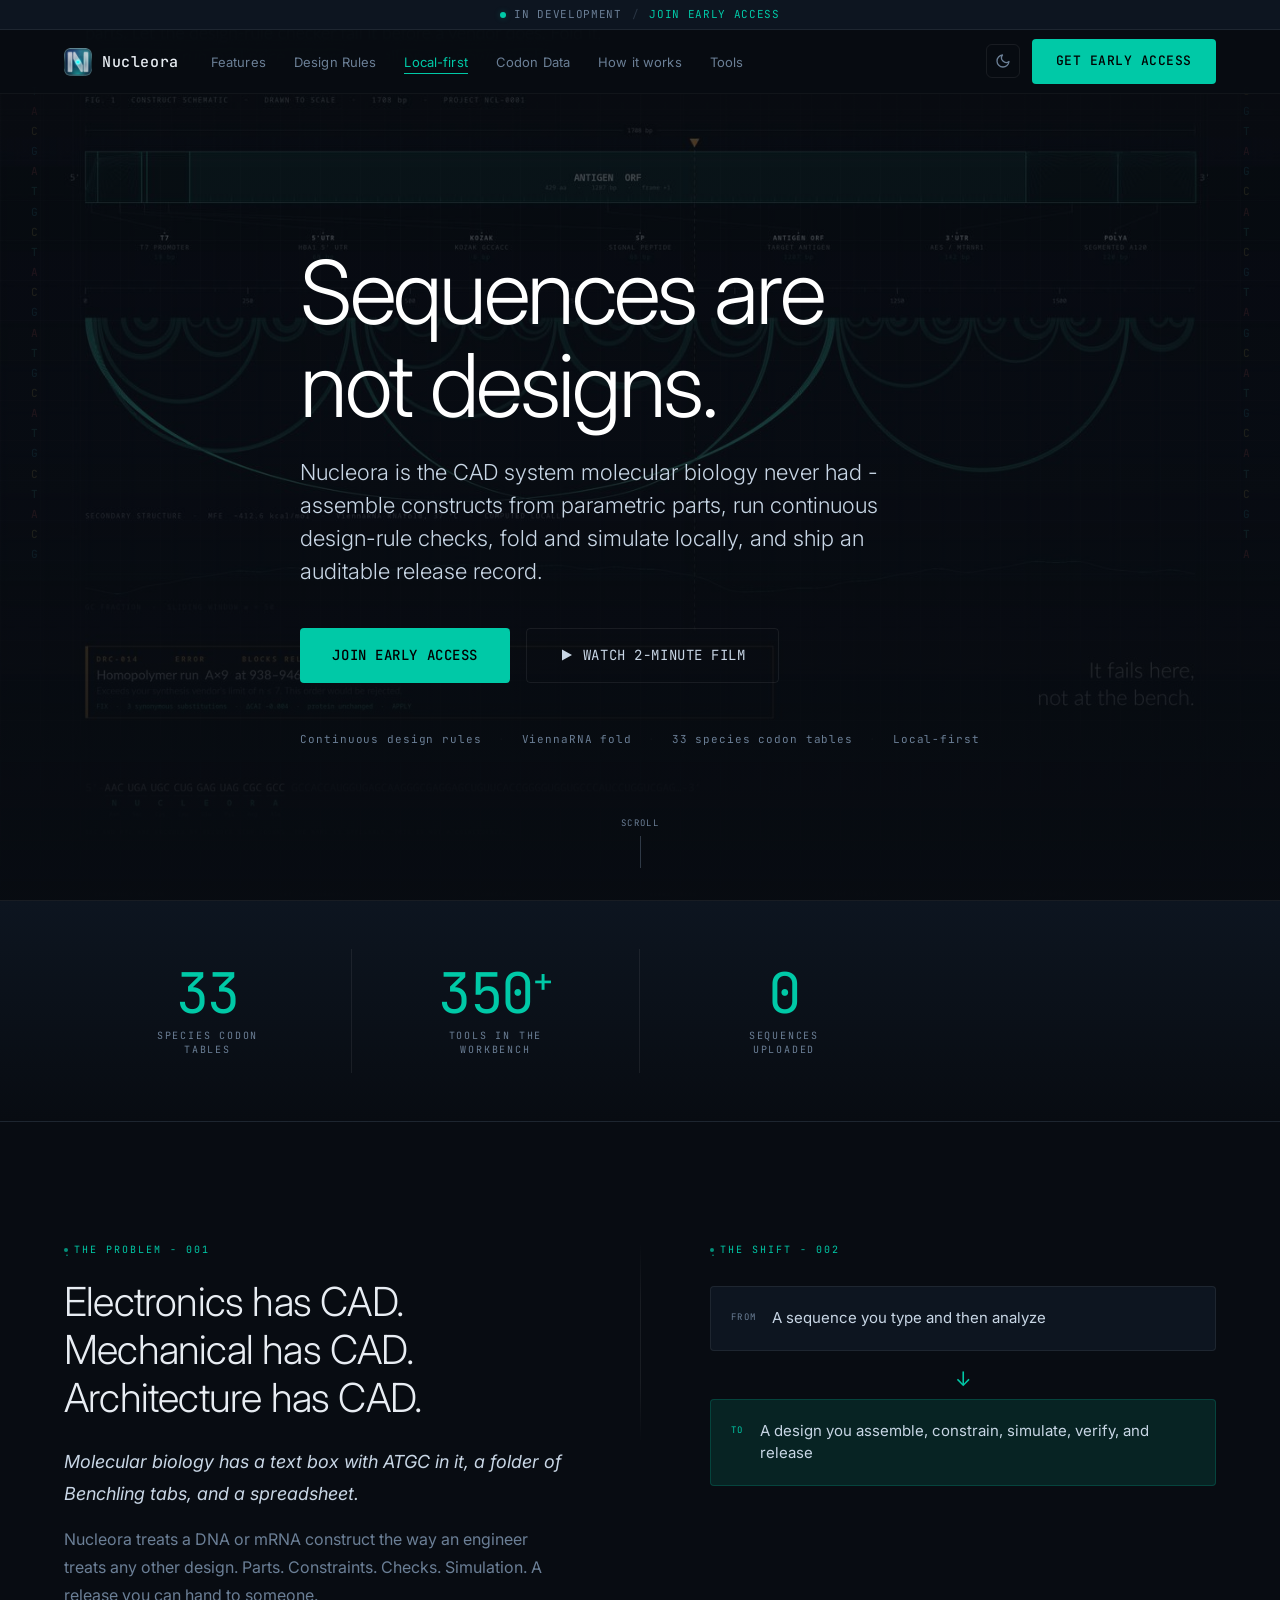
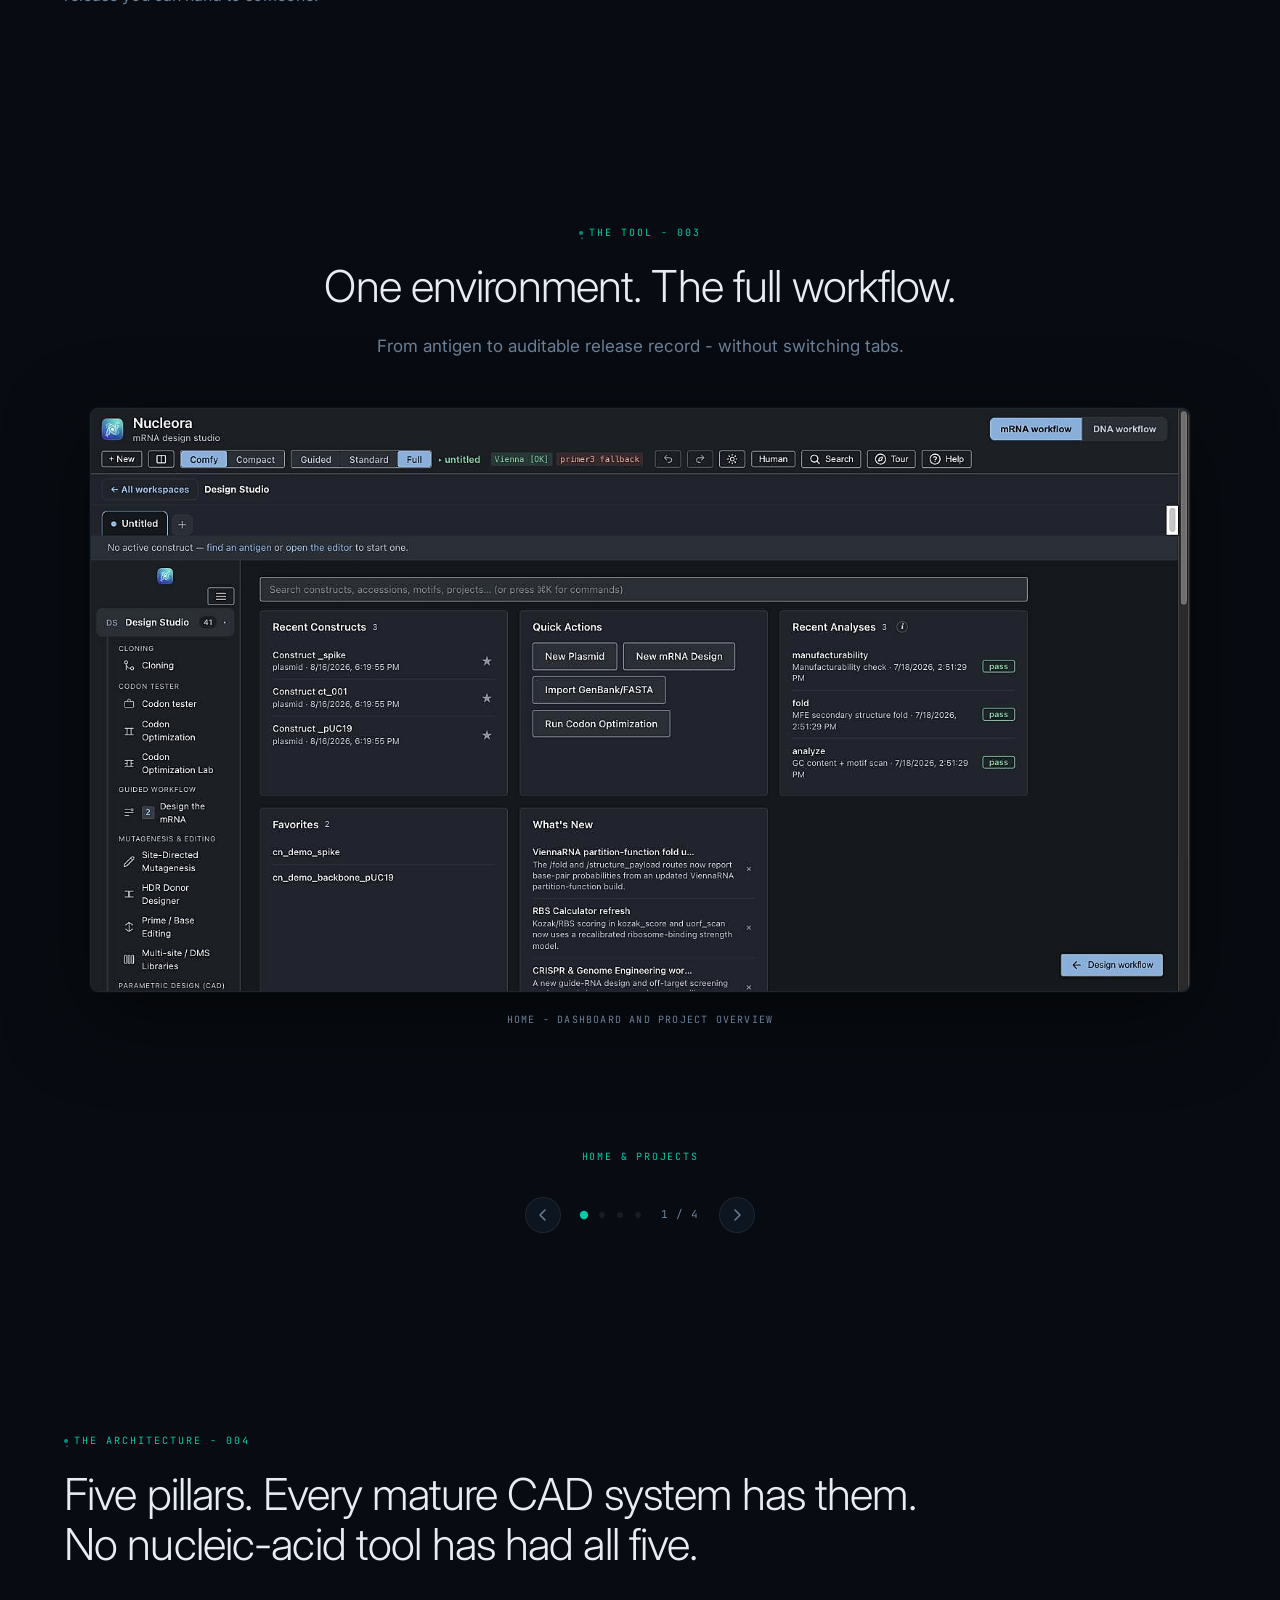
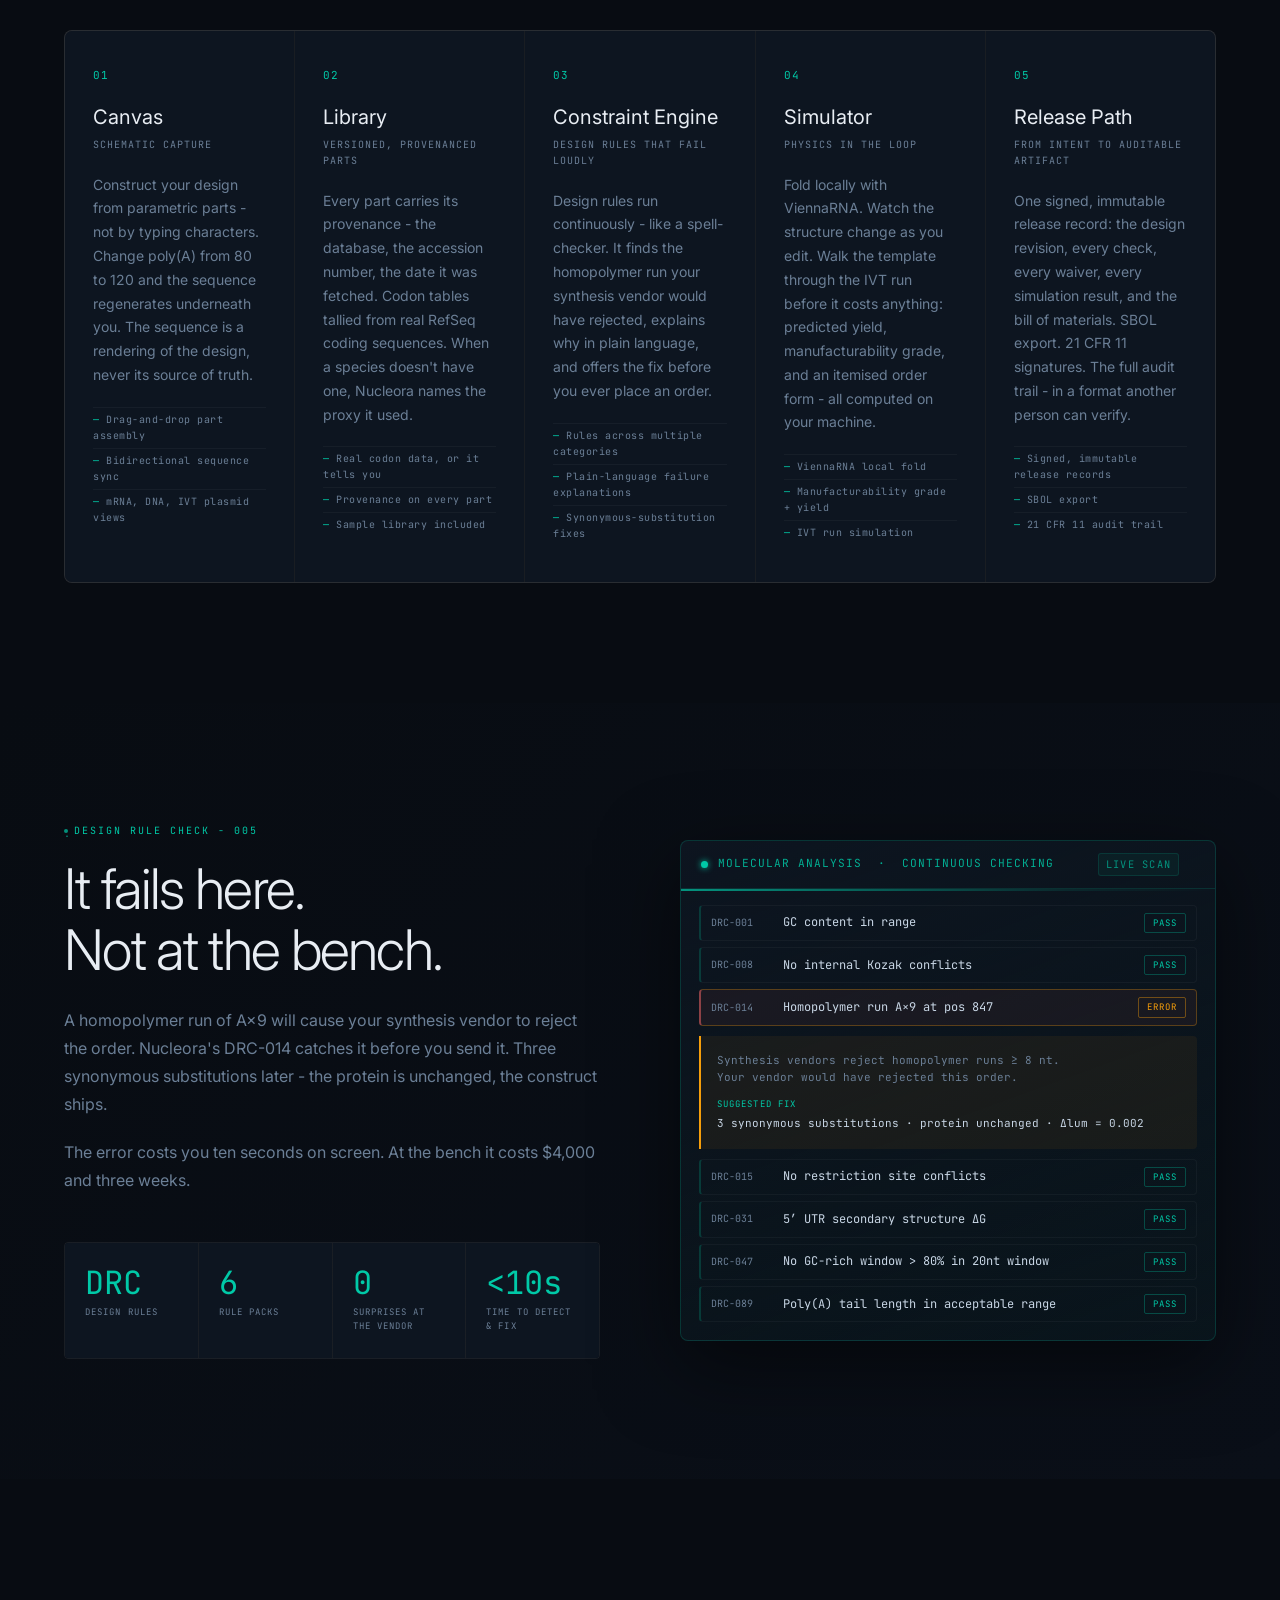
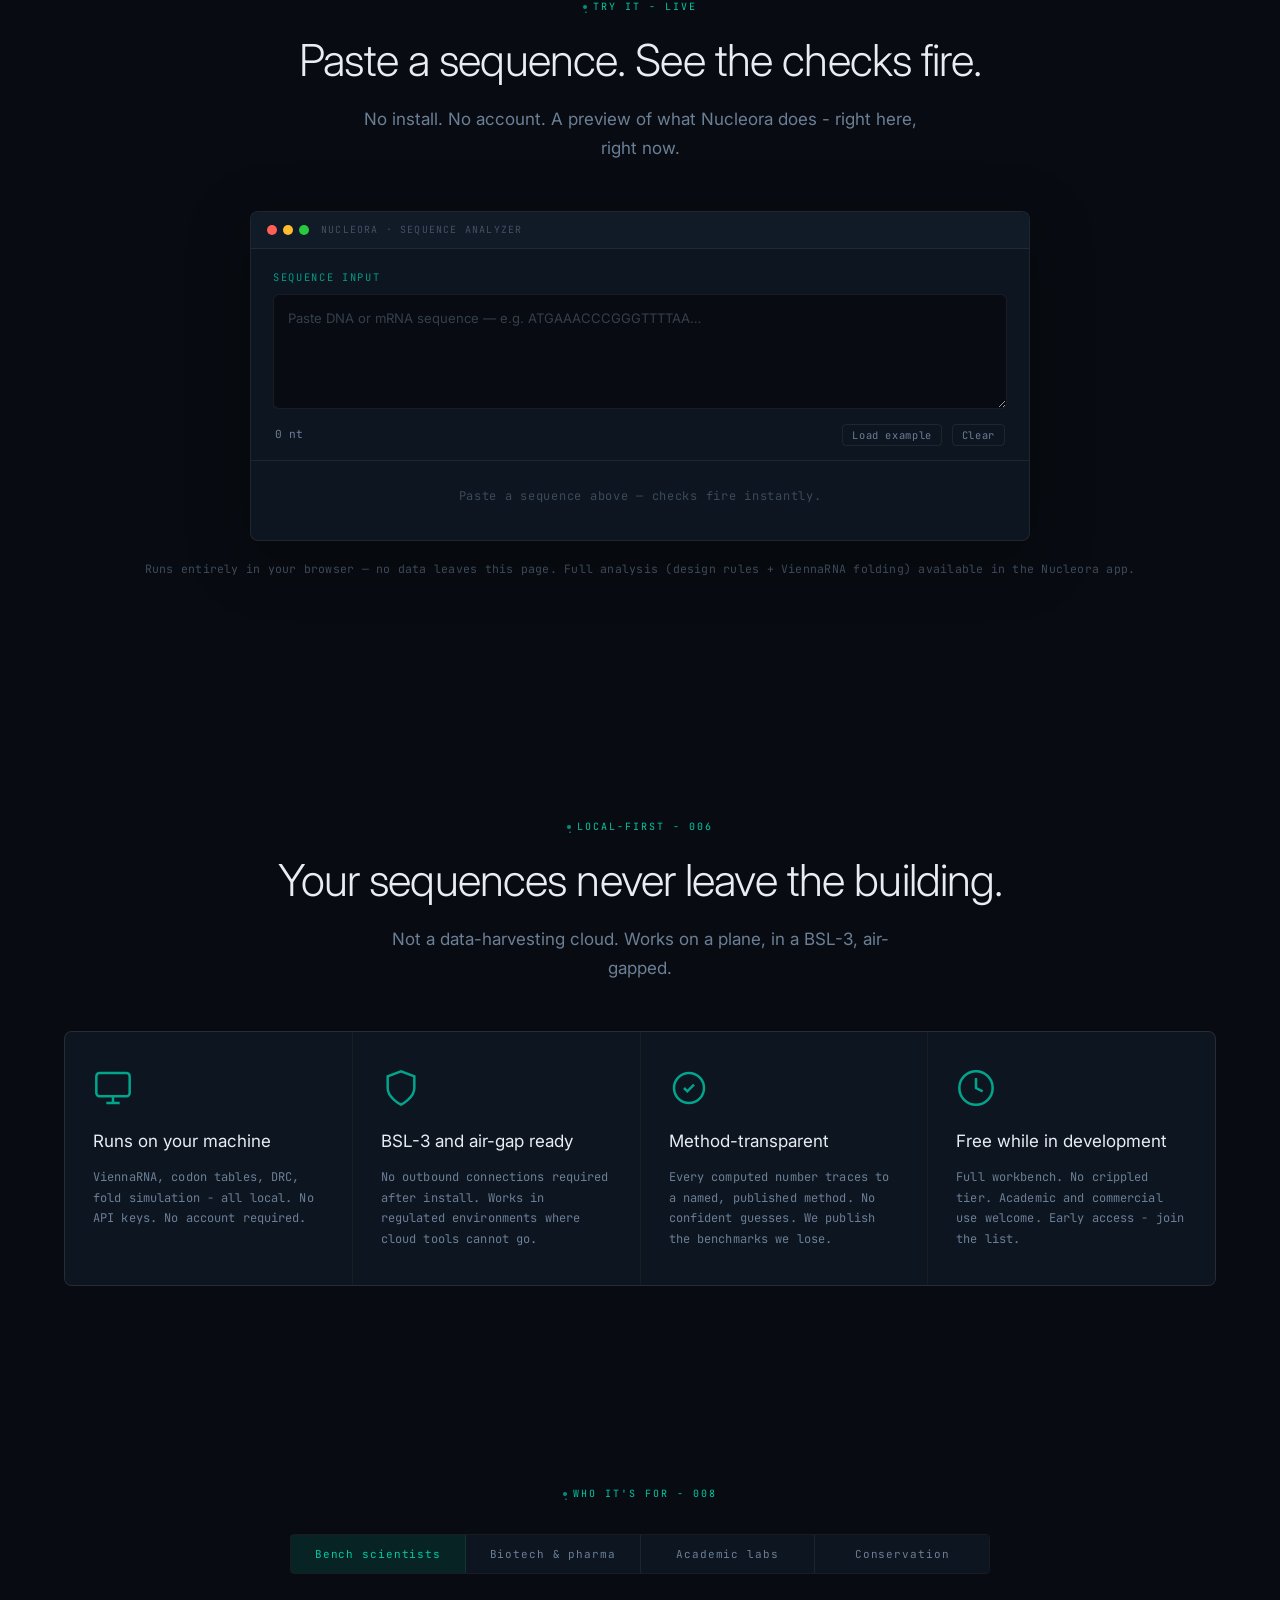
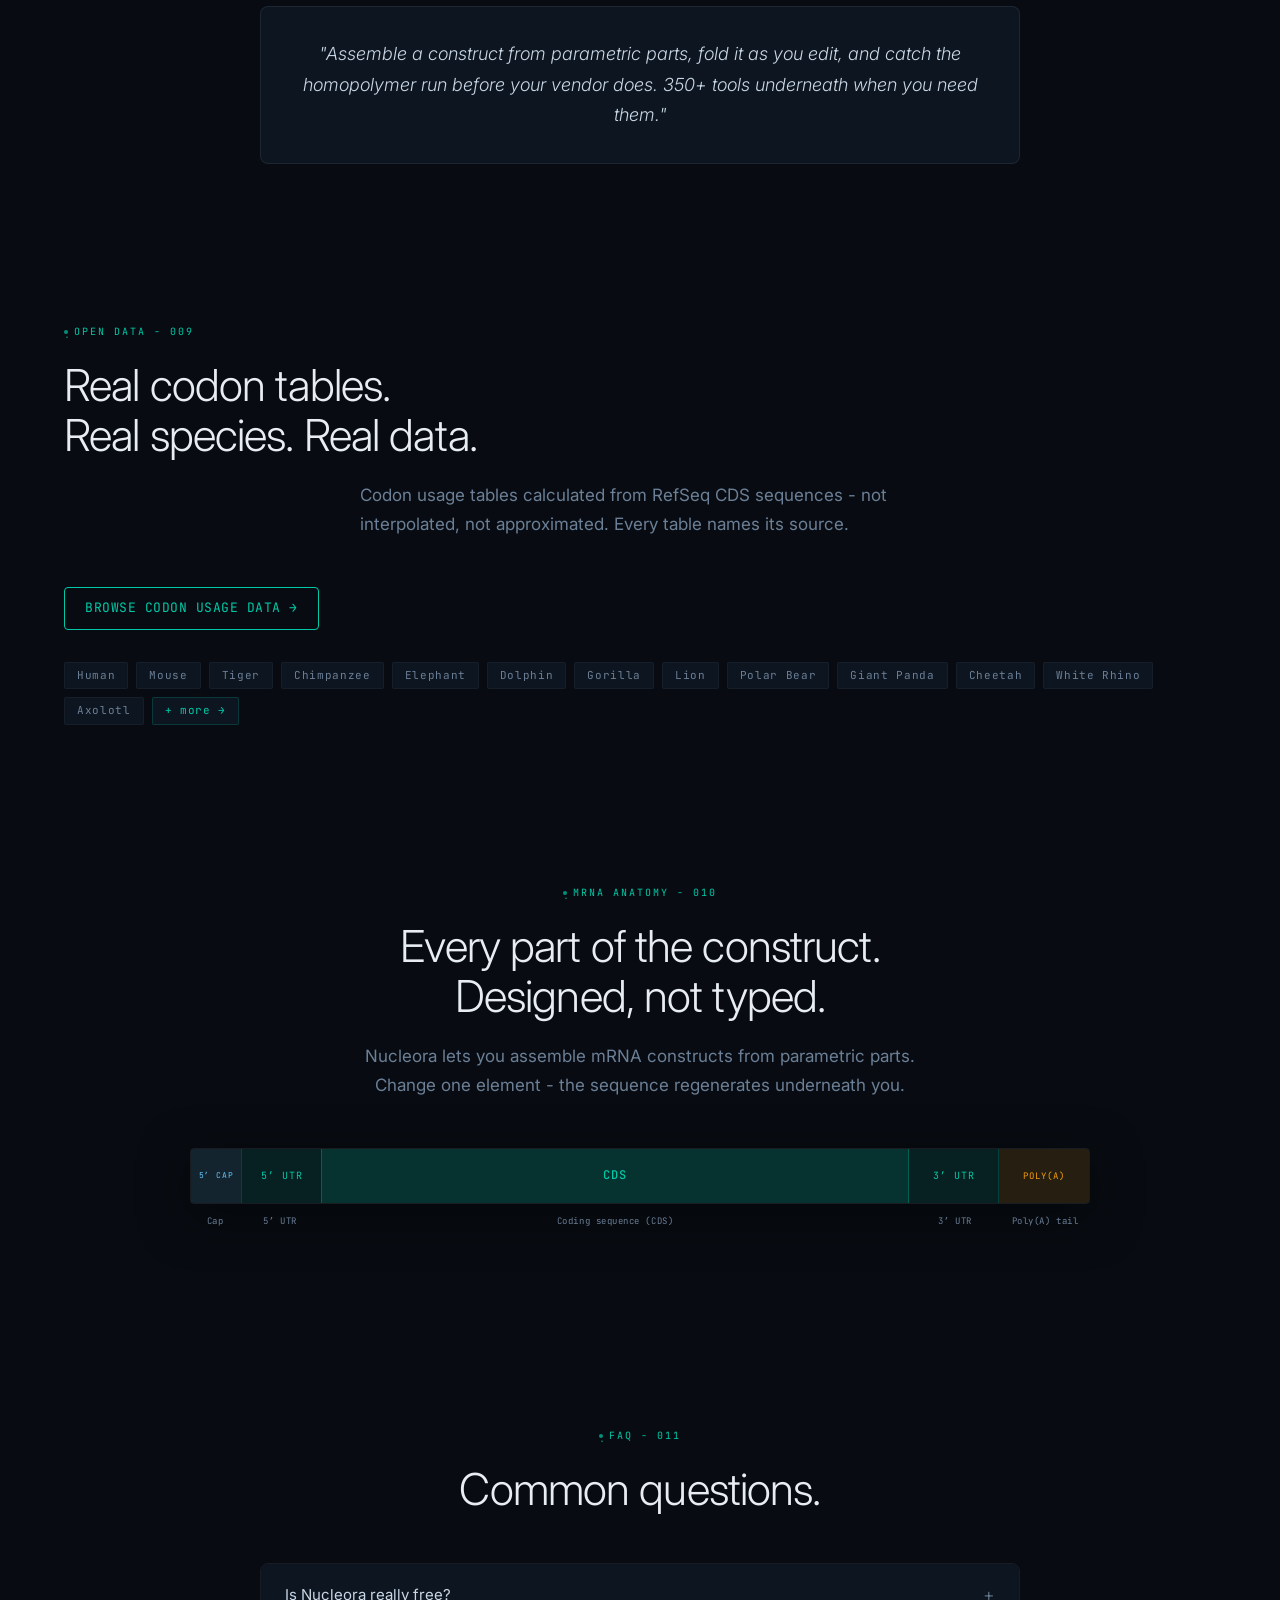
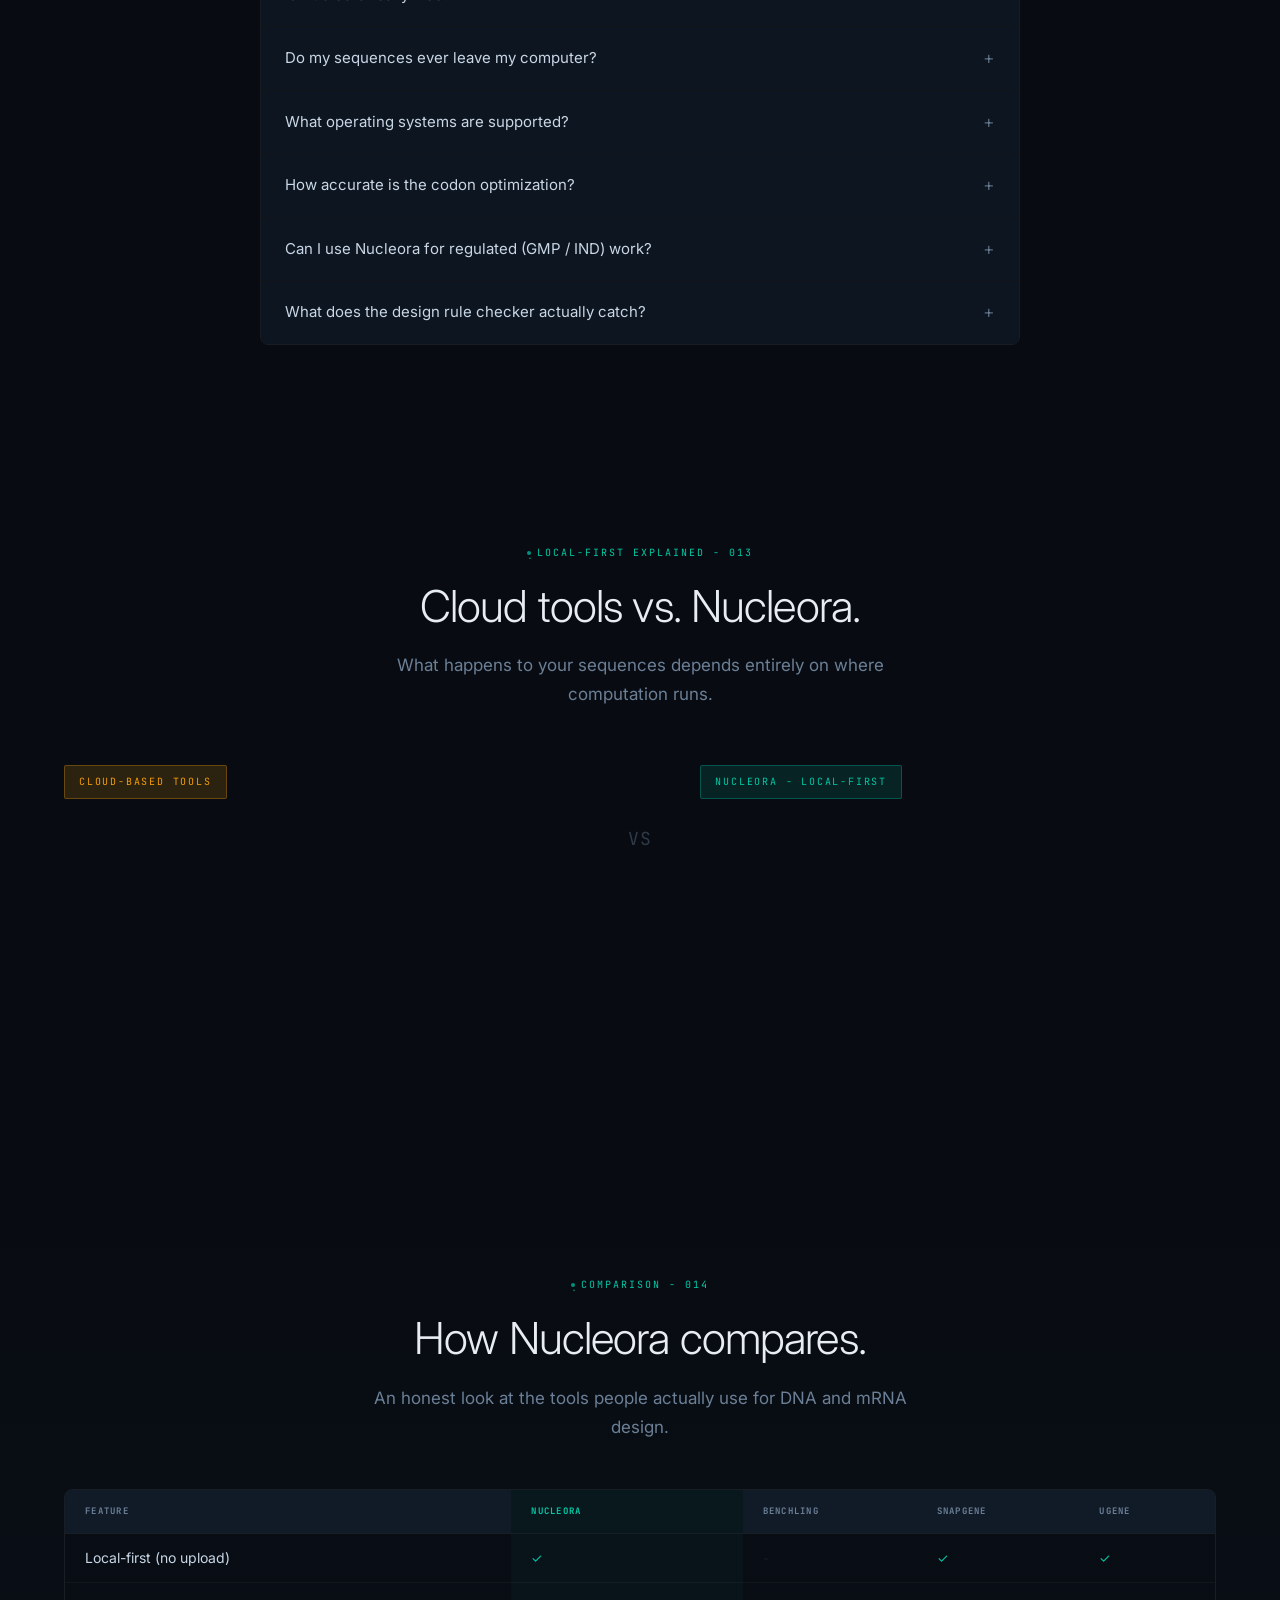
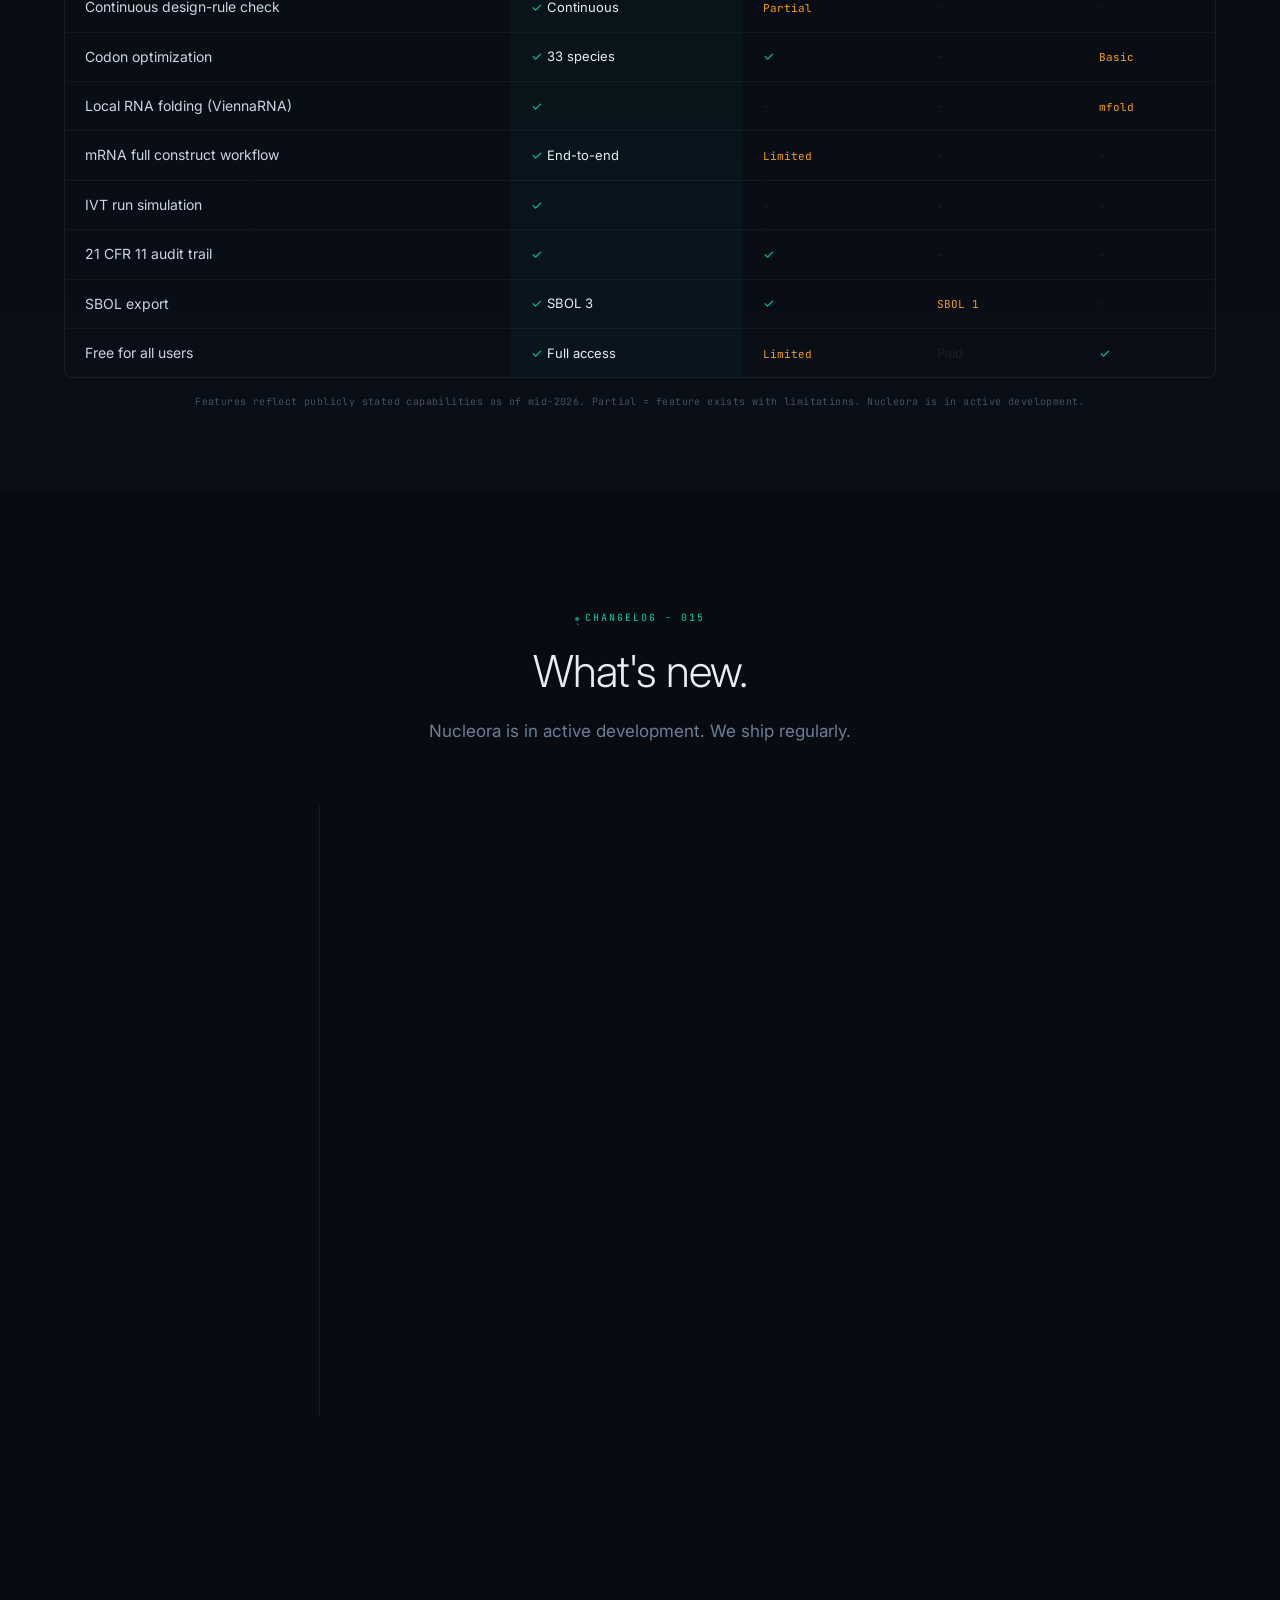
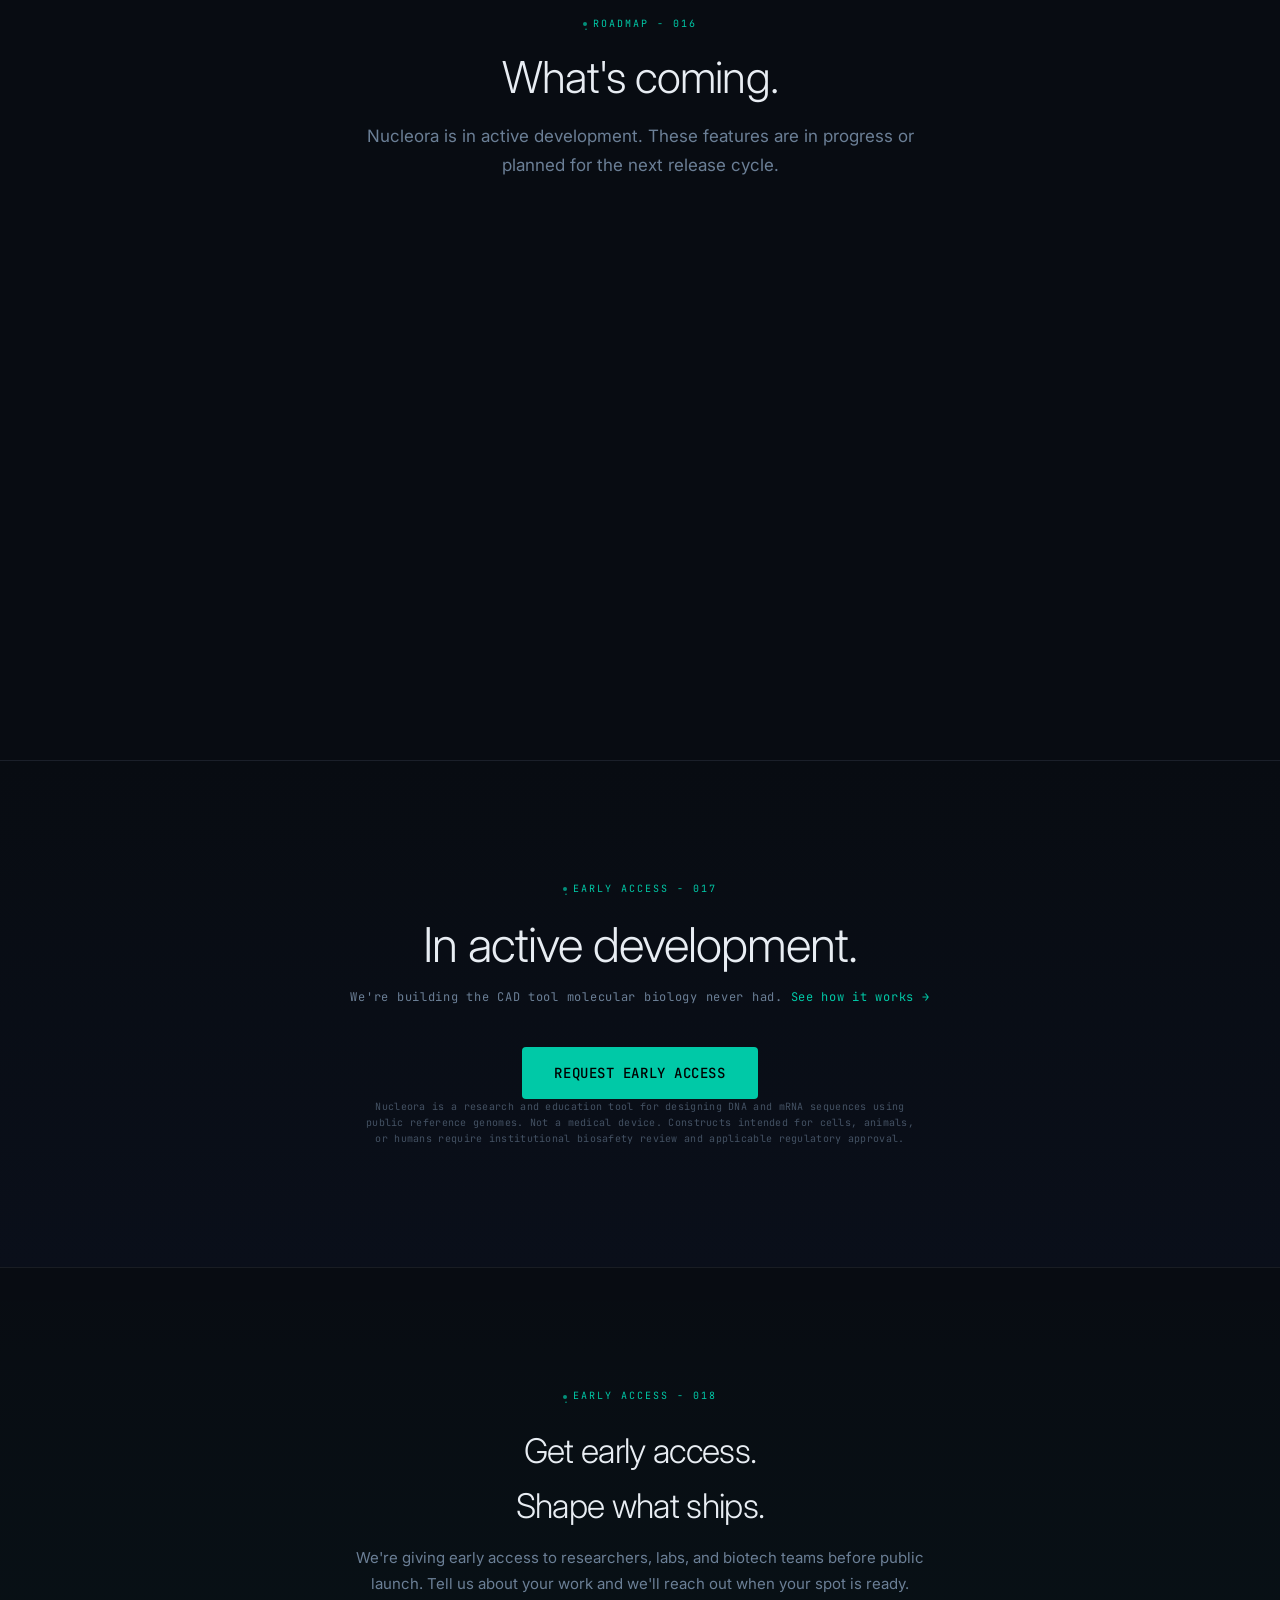
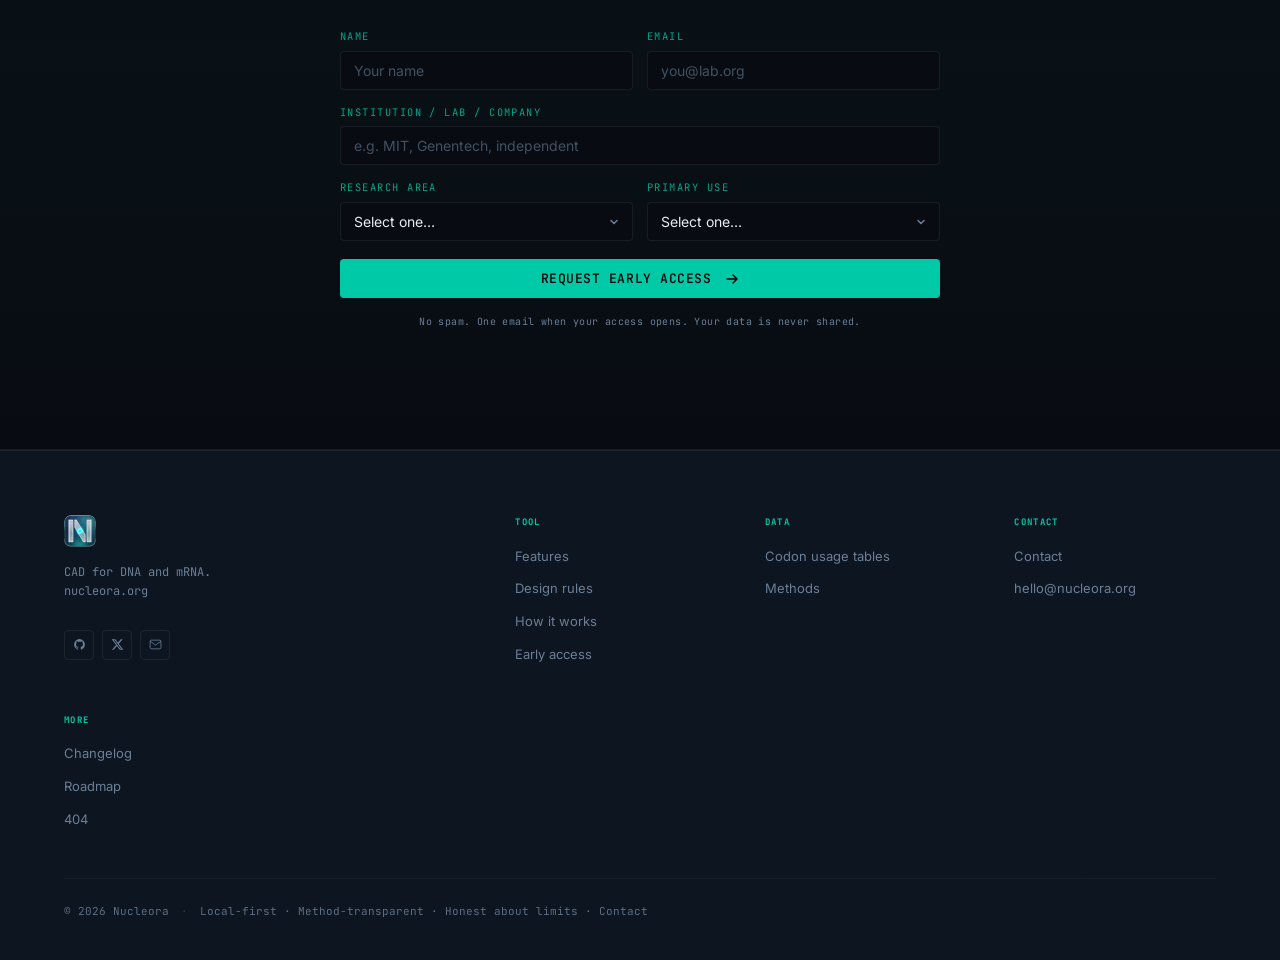
==== commit 112e3edb: "Add /tools playground: mRNA builder, codon optimizer, GC window, DRC checker; update nav to Tools on" ====
--- a/index.html
+++ b/index.html
@@ -91,7 +91,7 @@
       <li><a href="#local">Local-first</a></li>
       <li><a href="codon-usage/index.html">Codon Data</a></li>
       <li><a href="how-it-works.html">How it works</a></li>
-      <li><a href="#try-it">Try it</a></li>
+      <li><a href="tools.html">Tools</a></li>
     </ul>
     <div class="nav-right">
       <button class="theme-toggle" id="themeToggle" aria-label="Toggle light/dark mode" type="button" title="Toggle dark/light mode">
